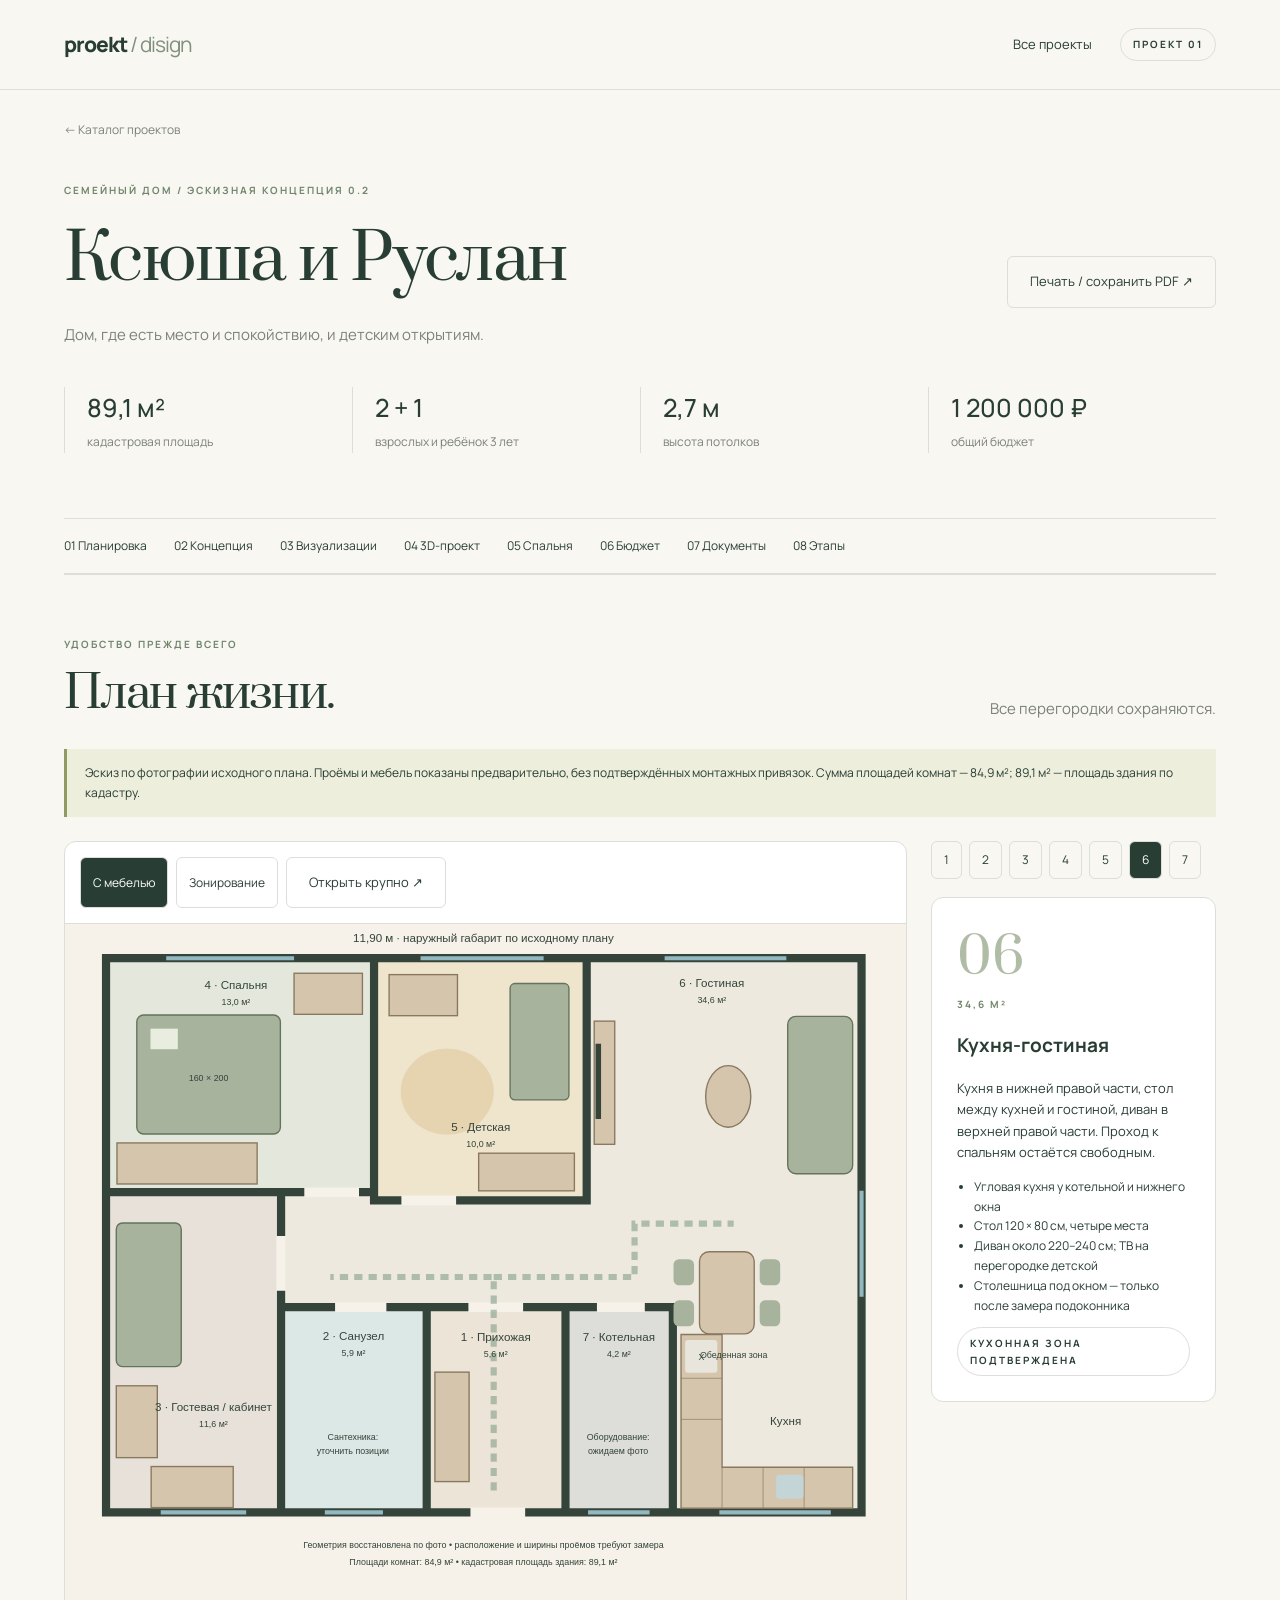
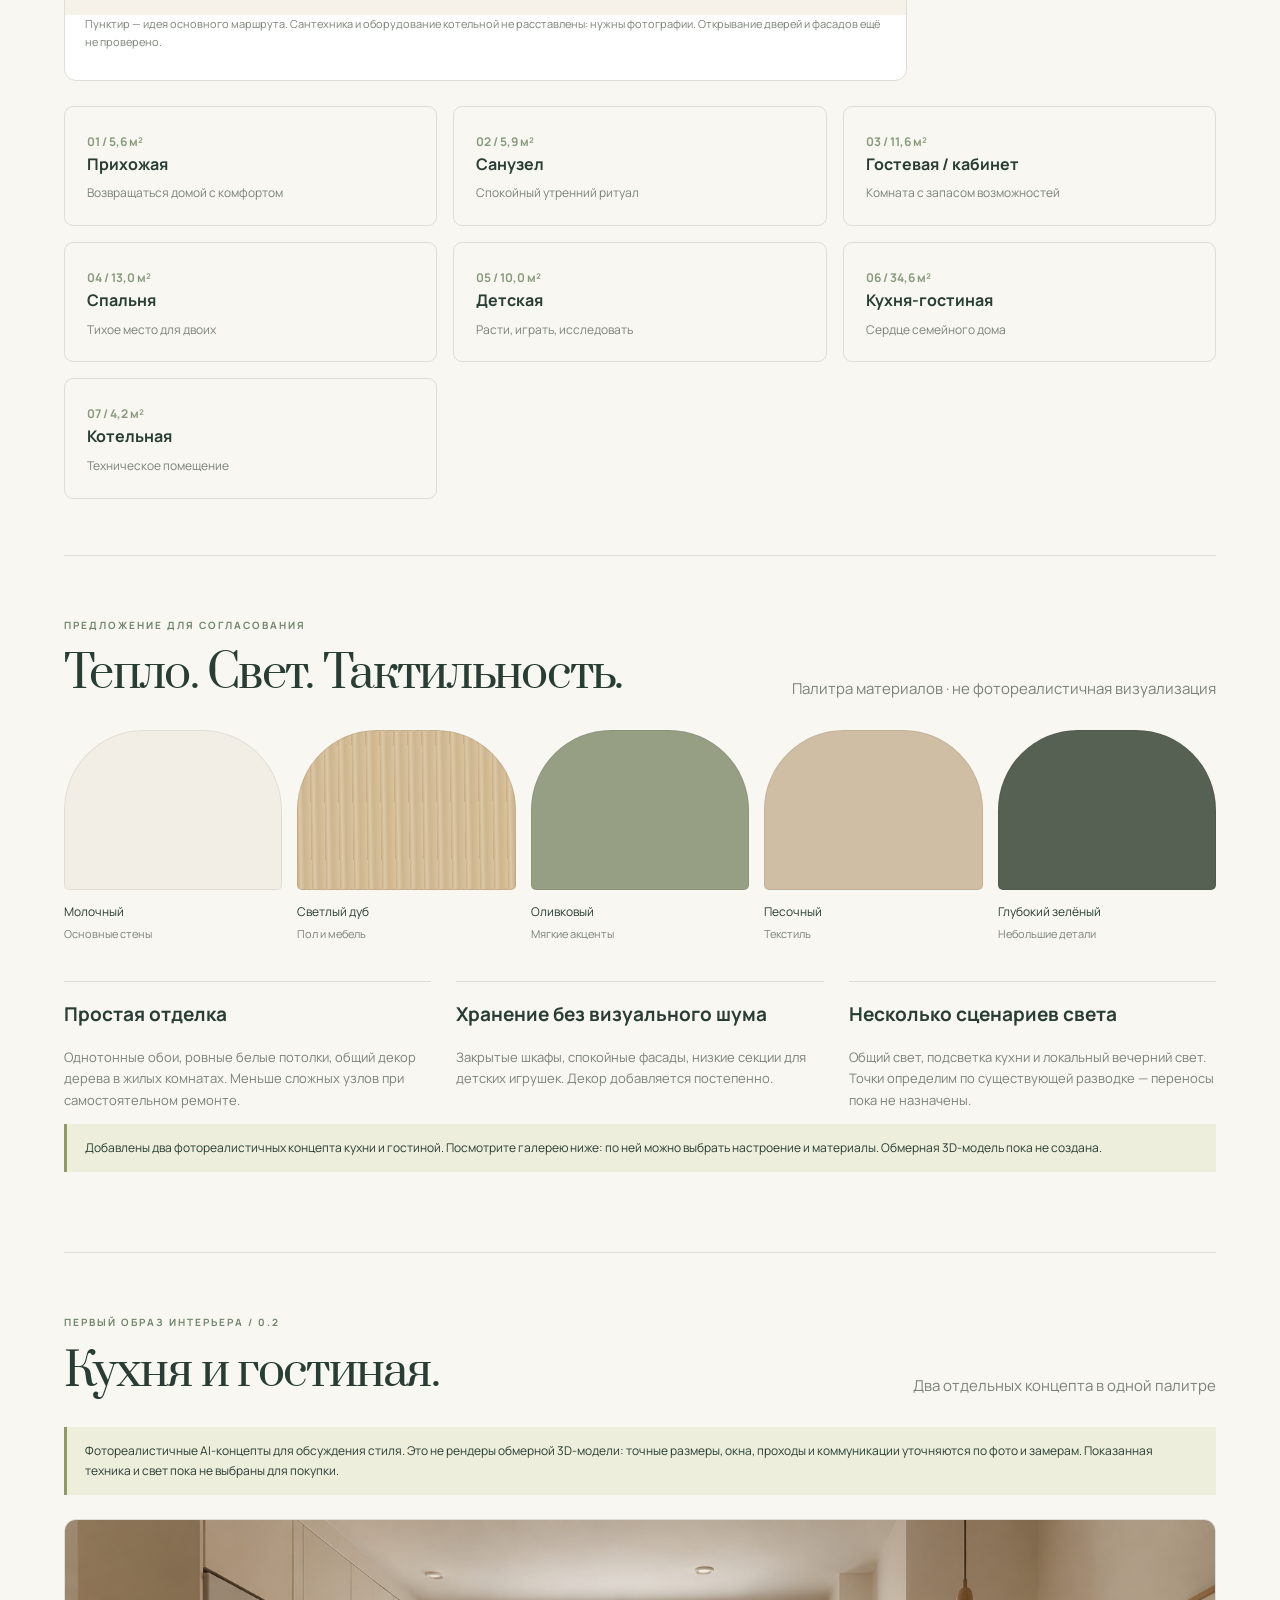
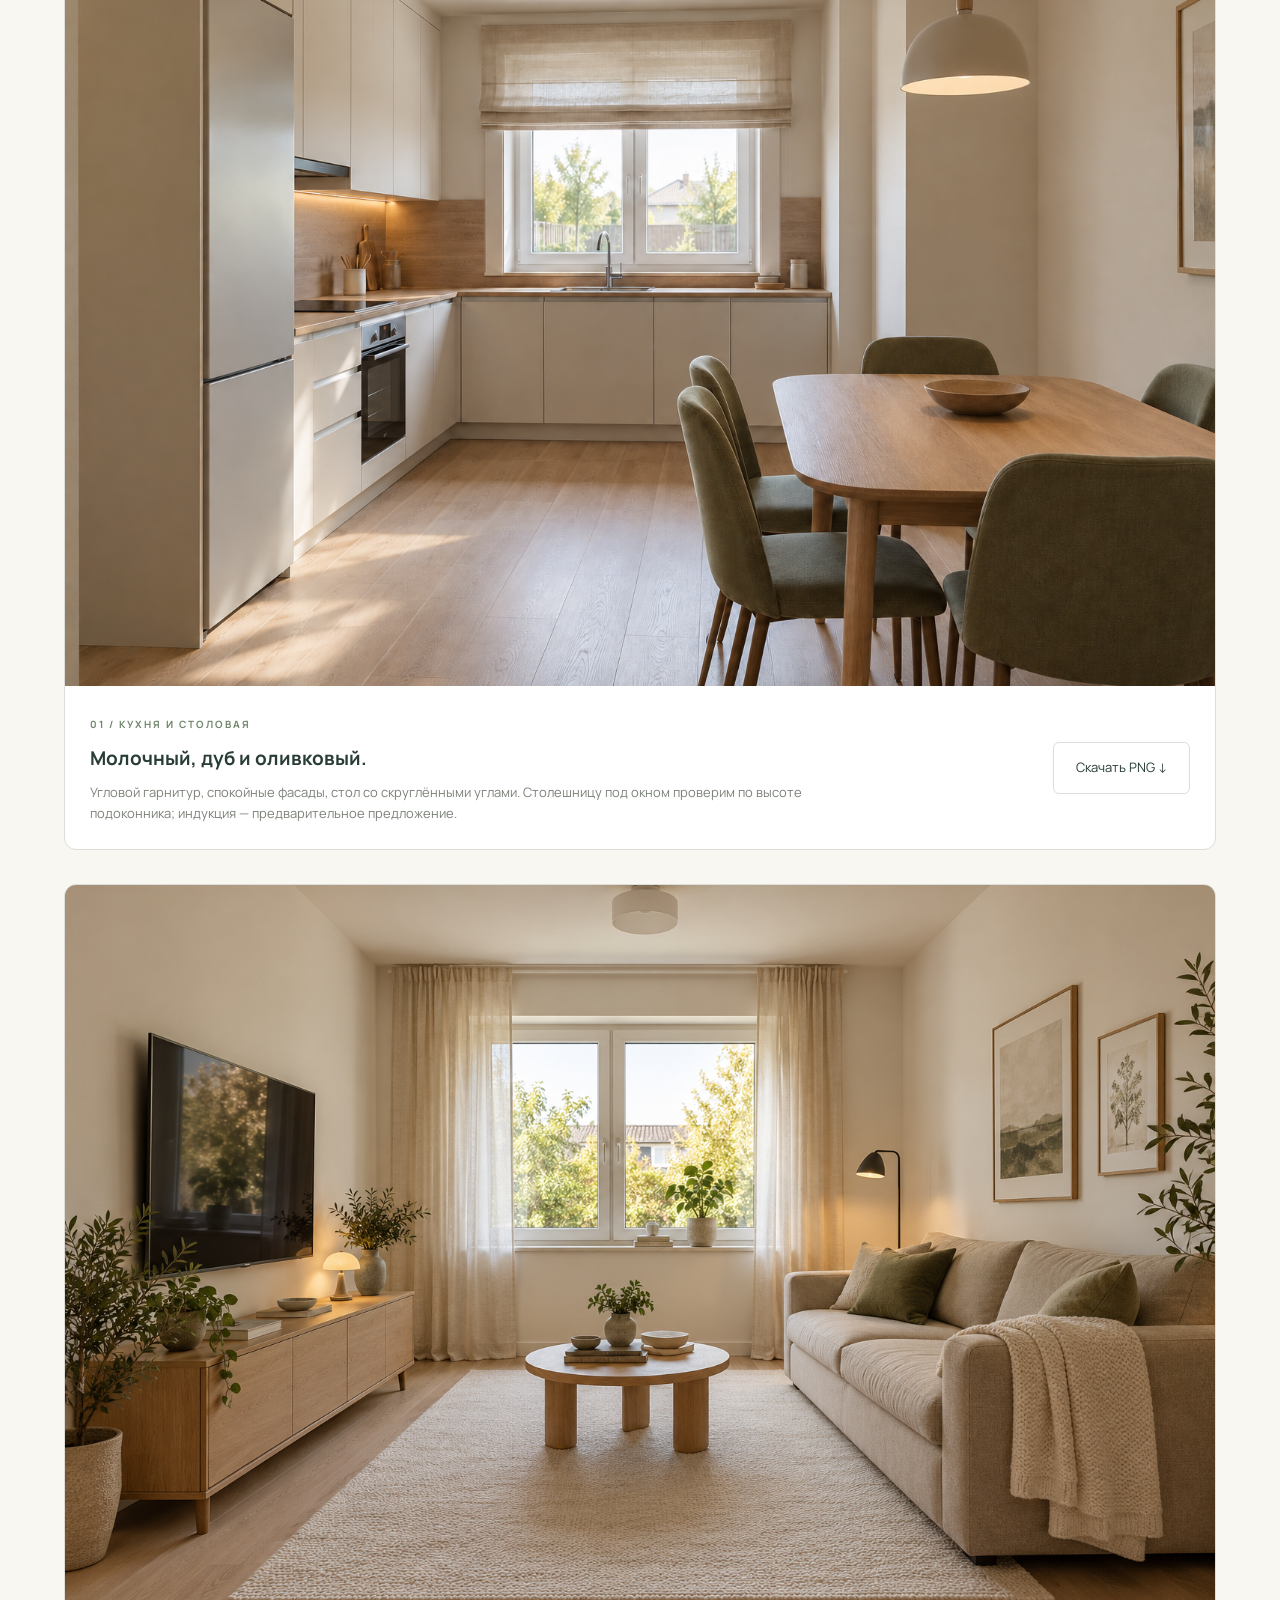
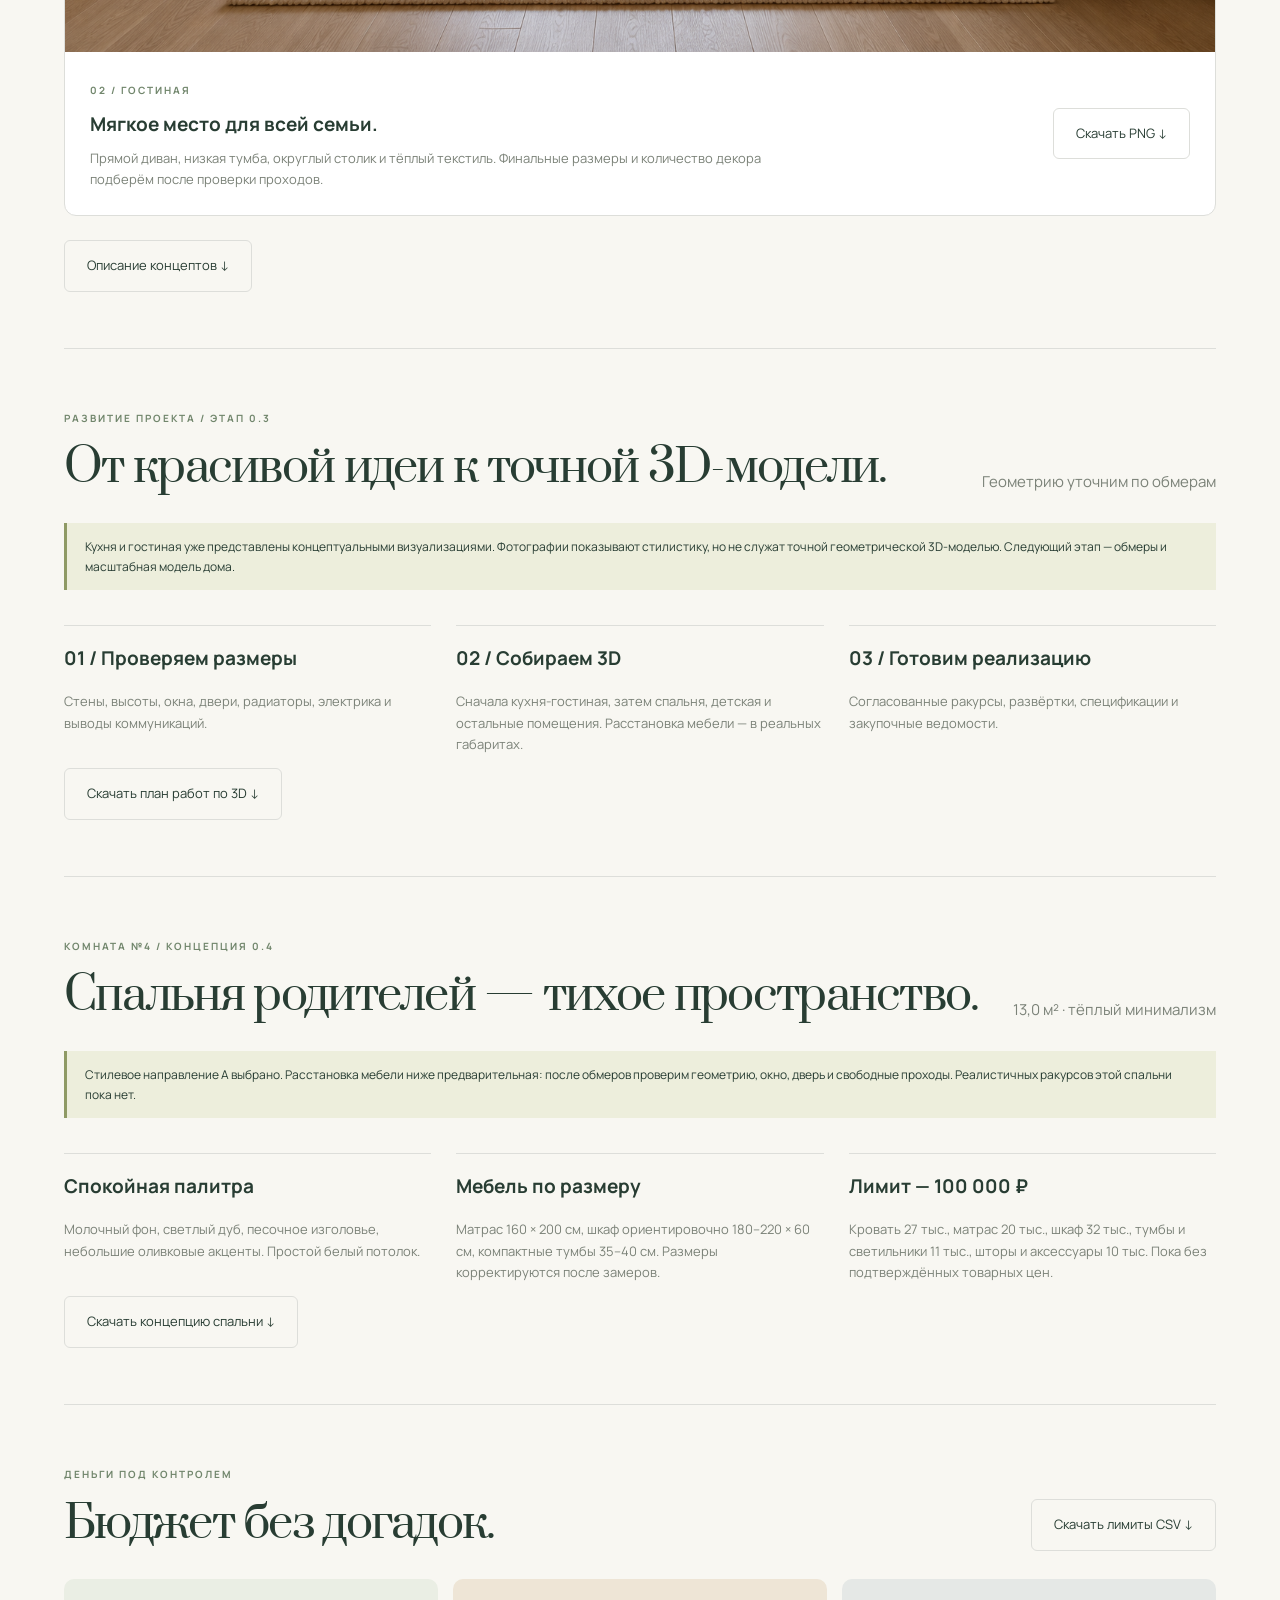
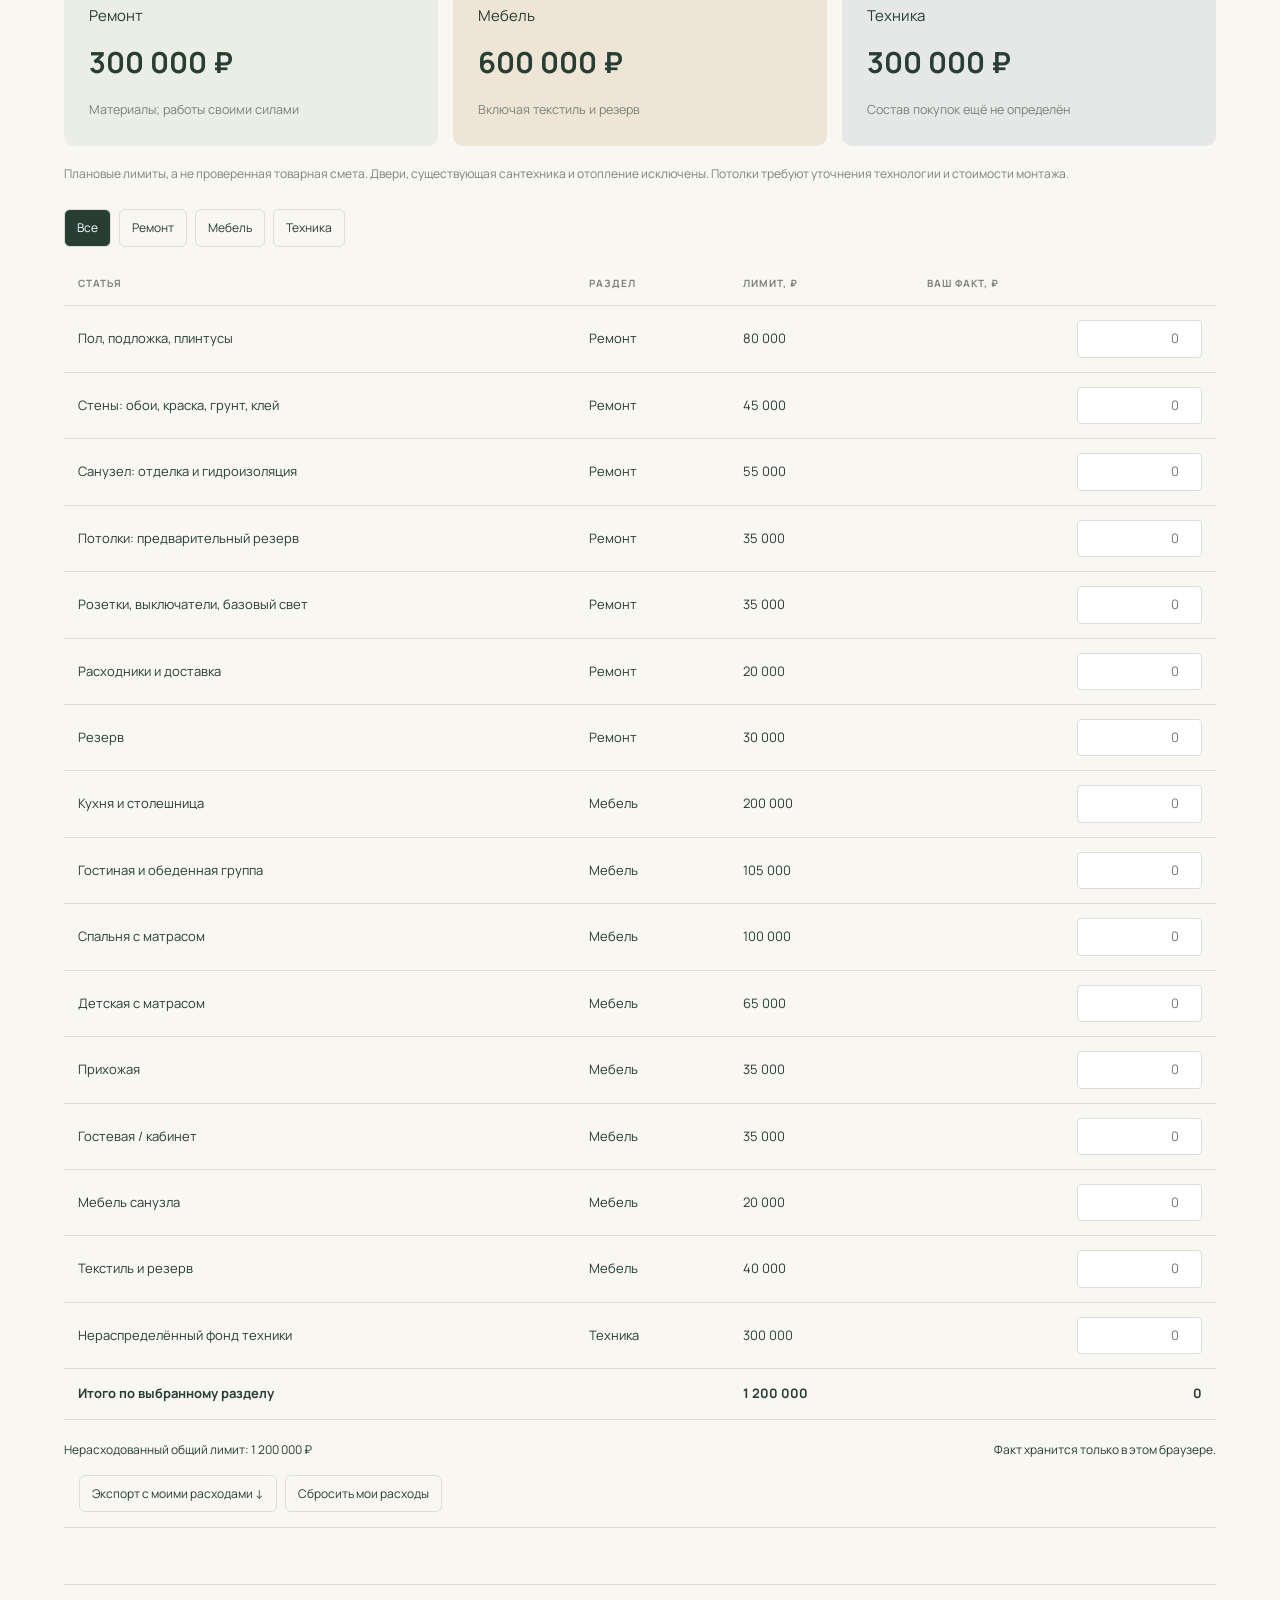
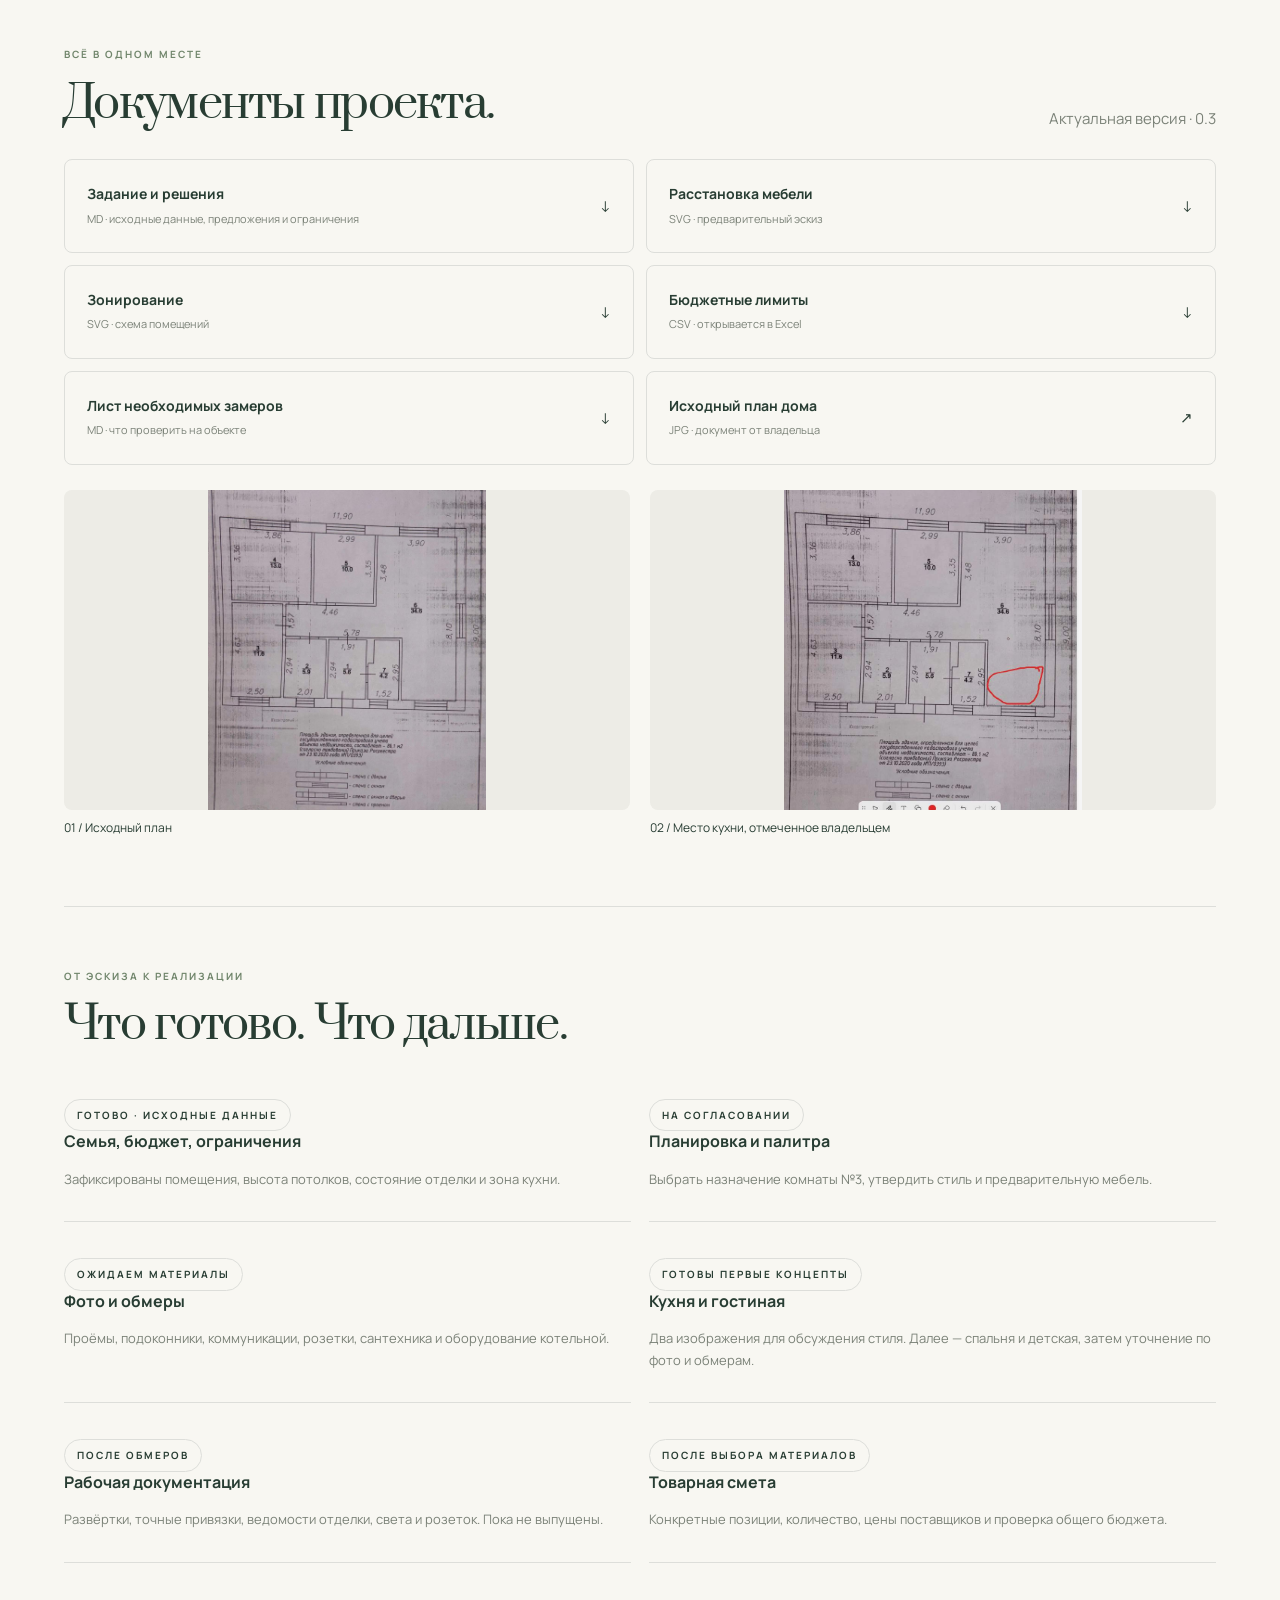
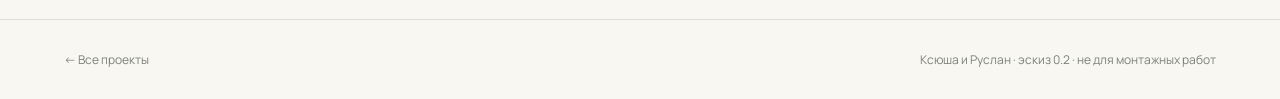
==== projects/ksyusha-ruslan/index.html @ 8cc6b88a "feat: publish master bedroom design concept 0.4" ====
<!doctype html><html lang="ru"><head><meta charset="utf-8"><meta name="viewport" content="width=device-width,initial-scale=1"><meta name="description" content="Ксюша и Руслан: эскизный дизайн-проект семейного дома, планировка, палитра, бюджет и документы."><title>Ксюша и Руслан — Proekt Disign</title><link rel="stylesheet" href="../../assets/style.css?v=0.2"><script defer src="../../assets/data.js"></script><script defer src="../../assets/project.js"></script></head><body><header><a class="logo" href="../../index.html">proekt<span> / disign</span></a><nav><a href="../../index.html#projects">Все проекты</a><span class="tag">Проект 01</span></nav></header><main class="container"><a class="back" href="../../index.html">← Каталог проектов</a><section class="project-hero"><span class="eyebrow">Семейный дом / эскизная концепция 0.2</span><div class="project-title"><div><h1>Ксюша и Руслан</h1><p class="muted">Дом, где есть место и спокойствию, и детским открытиям.</p></div><button class="button secondary" id="print">Печать / сохранить PDF ↗</button></div><div class="summary-bar"><div><strong>89,1 м²</strong><span>кадастровая площадь</span></div><div><strong>2 + 1</strong><span>взрослых и ребёнок 3 лет</span></div><div><strong>2,7 м</strong><span>высота потолков</span></div><div><strong>1 200 000 ₽</strong><span>общий бюджет</span></div></div></section><nav class="tabs" aria-label="Разделы проекта"><a href="#plan">01 Планировка</a><a href="#concept">02 Концепция</a><a href="#visuals">03 Визуализации</a><a href="#model3d">04 3D-проект</a><a href="#bedroom">05 Спальня</a><a href="#budget">06 Бюджет</a><a href="#documents">07 Документы</a><a href="#next">08 Этапы</a></nav><section class="section" id="plan"><div class="section-head"><div><span class="eyebrow">Удобство прежде всего</span><h2>План жизни.</h2></div><p class="muted">Все перегородки сохраняются.</p></div><div class="notice">Эскиз по фотографии исходного плана. Проёмы и мебель показаны предварительно, без подтверждённых монтажных привязок. Сумма площадей комнат — 84,9 м²; 89,1 м² — площадь здания по кадастру.</div><div class="plan-layout"><div class="plan-board"><div class="toolbar"><button data-plan="furniture" aria-pressed="true">С мебелью</button><button data-plan="zones" aria-pressed="false">Зонирование</button><a class="button secondary" id="open-plan" href="../../assets/plan-furniture.svg" target="_blank" rel="noopener">Открыть крупно ↗</a></div><img id="plan-image" src="../../assets/plan-furniture.svg" alt="Предварительная схема расстановки мебели"><p class="plan-note">Пунктир — идея основного маршрута. Сантехника и оборудование котельной не расставлены: нужны фотографии. Открывание дверей и фасадов ещё не проверено.</p></div><aside><div class="room-buttons" aria-label="Выбрать помещение"></div><div class="room-detail" aria-live="polite"></div></aside></div><div class="rooms-grid"></div></section><section class="section" id="concept"><div class="section-head"><div><span class="eyebrow">Предложение для согласования</span><h2>Тепло. Свет. Тактильность.</h2></div><p class="muted">Палитра материалов · не фотореалистичная визуализация</p></div><div class="palette"><div><div class="swatch" style="background:#f2eee5"></div><p>Молочный</p><small>Основные стены</small></div><div><div class="swatch wood"></div><p>Светлый дуб</p><small>Пол и мебель</small></div><div><div class="swatch" style="background:#969f83"></div><p>Оливковый</p><small>Мягкие акценты</small></div><div><div class="swatch" style="background:#cfbea4"></div><p>Песочный</p><small>Текстиль</small></div><div><div class="swatch" style="background:#566154"></div><p>Глубокий зелёный</p><small>Небольшие детали</small></div></div><div class="material-grid"><div><h3>Простая отделка</h3><p>Однотонные обои, ровные белые потолки, общий декор дерева в жилых комнатах. Меньше сложных узлов при самостоятельном ремонте.</p></div><div><h3>Хранение без визуального шума</h3><p>Закрытые шкафы, спокойные фасады, низкие секции для детских игрушек. Декор добавляется постепенно.</p></div><div><h3>Несколько сценариев света</h3><p>Общий свет, подсветка кухни и локальный вечерний свет. Точки определим по существующей разводке — переносы пока не назначены.</p></div></div><div class="notice">Добавлены два фотореалистичных концепта кухни и гостиной. Посмотрите галерею ниже: по ней можно выбрать настроение и материалы. Обмерная 3D-модель пока не создана.</div></section><section class="section" id="visuals"><div class="section-head"><div><span class="eyebrow">Первый образ интерьера / 0.2</span><h2>Кухня и гостиная.</h2></div><p class="muted">Два отдельных концепта в одной палитре</p></div><div class="notice">Фотореалистичные AI-концепты для обсуждения стиля. Это не рендеры обмерной 3D-модели: точные размеры, окна, проходы и коммуникации уточняются по фото и замерам. Показанная техника и свет пока не выбраны для покупки.</div><div class="visual-gallery"><figure><a href="../../assets/kitchen-concept-v1.png" target="_blank" rel="noopener"><img src="../../assets/kitchen-concept-v1.png" width="1536" height="1024" loading="lazy" alt="Концепт кухни: молочные фасады, дубовая столешница, мойка у окна и оливковые стулья"></a><figcaption><div><span class="eyebrow">01 / Кухня и столовая</span><h3>Молочный, дуб и оливковый.</h3><p>Угловой гарнитур, спокойные фасады, стол со скруглёнными углами. Столешницу под окном проверим по высоте подоконника; индукция — предварительное предложение.</p></div><a class="button secondary" href="../../assets/kitchen-concept-v1.png" download>Скачать PNG ↓</a></figcaption></figure><figure><a href="../../assets/living-concept-v1.png" target="_blank" rel="noopener"><img src="../../assets/living-concept-v1.png" width="1536" height="1024" loading="lazy" alt="Концепт гостиной: песочный диван справа, телевизор слева, светлый дуб и льняные шторы"></a><figcaption><div><span class="eyebrow">02 / Гостиная</span><h3>Мягкое место для всей семьи.</h3><p>Прямой диван, низкая тумба, округлый столик и тёплый текстиль. Финальные размеры и количество декора подберём после проверки проходов.</p></div><a class="button secondary" href="../../assets/living-concept-v1.png" download>Скачать PNG ↓</a></figcaption></figure></div><a class="button secondary" href="../../docs/visual-concepts.md" download>Описание концептов ↓</a></section><section class="section" id="model3d"><div class="section-head"><div><span class="eyebrow">Развитие проекта / этап 0.3</span><h2>От красивой идеи к точной 3D-модели.</h2></div><p class="muted">Геометрию уточним по обмерам</p></div><div class="notice">Кухня и гостиная уже представлены концептуальными визуализациями. Фотографии показывают стилистику, но не служат точной геометрической 3D-моделью. Следующий этап — обмеры и масштабная модель дома.</div><div class="material-grid"><div><h3>01 / Проверяем размеры</h3><p>Стены, высоты, окна, двери, радиаторы, электрика и выводы коммуникаций.</p></div><div><h3>02 / Собираем 3D</h3><p>Сначала кухня-гостиная, затем спальня, детская и остальные помещения. Расстановка мебели — в реальных габаритах.</p></div><div><h3>03 / Готовим реализацию</h3><p>Согласованные ракурсы, развёртки, спецификации и закупочные ведомости.</p></div></div><a class="button secondary" href="../../docs/3d-roadmap.md" download>Скачать план работ по 3D ↓</a></section><section class="section" id="bedroom"><div class="section-head"><div><span class="eyebrow">Комната №4 / концепция 0.4</span><h2>Спальня родителей — тихое пространство.</h2></div><p class="muted">13,0 м² · тёплый минимализм</p></div><div class="notice">Стилевое направление А выбрано. Расстановка мебели ниже предварительная: после обмеров проверим геометрию, окно, дверь и свободные проходы. Реалистичных ракурсов этой спальни пока нет.</div><div class="material-grid"><div><h3>Спокойная палитра</h3><p>Молочный фон, светлый дуб, песочное изголовье, небольшие оливковые акценты. Простой белый потолок.</p></div><div><h3>Мебель по размеру</h3><p>Матрас 160 × 200 см, шкаф ориентировочно 180–220 × 60 см, компактные тумбы 35–40 см. Размеры корректируются после замеров.</p></div><div><h3>Лимит — 100 000 ₽</h3><p>Кровать 27 тыс., матрас 20 тыс., шкаф 32 тыс., тумбы и светильники 11 тыс., шторы и аксессуары 10 тыс. Пока без подтверждённых товарных цен.</p></div></div><a class="button secondary" href="../../docs/bedroom-concept.md" download>Скачать концепцию спальни ↓</a></section><section class="section" id="budget"><div class="section-head"><div><span class="eyebrow">Деньги под контролем</span><h2>Бюджет без догадок.</h2></div><a class="button secondary" href="../../docs/budget.csv" download>Скачать лимиты CSV ↓</a></div><div class="budget-top"><div class="budget-card">Ремонт<strong>300 000 ₽</strong><small>Материалы; работы своими силами</small></div><div class="budget-card">Мебель<strong>600 000 ₽</strong><small>Включая текстиль и резерв</small></div><div class="budget-card">Техника<strong>300 000 ₽</strong><small>Состав покупок ещё не определён</small></div></div><p class="muted" style="font-size:12px;margin-top:18px">Плановые лимиты, а не проверенная товарная смета. Двери, существующая сантехника и отопление исключены. Потолки требуют уточнения технологии и стоимости монтажа.</p><div class="filters" aria-label="Раздел бюджета"><button data-filter="Все" aria-pressed="true">Все</button><button data-filter="Ремонт" aria-pressed="false">Ремонт</button><button data-filter="Мебель" aria-pressed="false">Мебель</button><button data-filter="Техника" aria-pressed="false">Техника</button></div><div class="table-wrap"><table><thead><tr><th>Статья</th><th>Раздел</th><th>Лимит, ₽</th><th>Ваш факт, ₽</th></tr></thead><tbody id="budget-rows"></tbody><tfoot><tr><td colspan="2">Итого по выбранному разделу</td><td id="plan-total"></td><td id="actual-total"></td></tr></tfoot></table></div><div class="budget-foot"><span id="budget-status" aria-live="polite"></span><span>Факт хранится только в этом браузере.</span></div><div class="toolbar"><button id="export-budget">Экспорт с моими расходами ↓</button><button id="reset-budget">Сбросить мои расходы</button></div></section><section class="section" id="documents"><div class="section-head"><div><span class="eyebrow">Всё в одном месте</span><h2>Документы проекта.</h2></div><p class="muted">Актуальная версия · 0.3</p></div><div class="docs"><a class="doc" href="../../docs/project-brief.md" download><div><strong>Задание и решения</strong><small>MD · исходные данные, предложения и ограничения</small></div><span>↓</span></a><a class="doc" href="../../assets/plan-furniture.svg" download><div><strong>Расстановка мебели</strong><small>SVG · предварительный эскиз</small></div><span>↓</span></a><a class="doc" href="../../assets/plan-zones.svg" download><div><strong>Зонирование</strong><small>SVG · схема помещений</small></div><span>↓</span></a><a class="doc" href="../../docs/budget.csv" download><div><strong>Бюджетные лимиты</strong><small>CSV · открывается в Excel</small></div><span>↓</span></a><a class="doc" href="../../docs/measurements.md" download><div><strong>Лист необходимых замеров</strong><small>MD · что проверить на объекте</small></div><span>↓</span></a><a class="doc" href="../../assets/source-plan.jpg" target="_blank" rel="noopener"><div><strong>Исходный план дома</strong><small>JPG · документ от владельца</small></div><span>↗</span></a></div><div class="source-grid"><div><a href="../../assets/source-plan.jpg" target="_blank" rel="noopener"><img loading="lazy" src="../../assets/source-plan.jpg" alt="Исходный кадастровый план"></a><p>01 / Исходный план</p></div><div><a href="../../assets/kitchen-location.jpg" target="_blank" rel="noopener"><img loading="lazy" src="../../assets/kitchen-location.jpg" alt="План с отмеченным владельцем местом кухни"></a><p>02 / Место кухни, отмеченное владельцем</p></div></div></section><section class="section" id="next"><div class="section-head"><div><span class="eyebrow">От эскиза к реализации</span><h2>Что готово. Что дальше.</h2></div></div><div class="status-list"><div><span class="tag">Готово · исходные данные</span><h3>Семья, бюджет, ограничения</h3><p>Зафиксированы помещения, высота потолков, состояние отделки и зона кухни.</p></div><div><span class="tag">На согласовании</span><h3>Планировка и палитра</h3><p>Выбрать назначение комнаты №3, утвердить стиль и предварительную мебель.</p></div><div><span class="tag">Ожидаем материалы</span><h3>Фото и обмеры</h3><p>Проёмы, подоконники, коммуникации, розетки, сантехника и оборудование котельной.</p></div><div><span class="tag">Готовы первые концепты</span><h3>Кухня и гостиная</h3><p>Два изображения для обсуждения стиля. Далее — спальня и детская, затем уточнение по фото и обмерам.</p></div><div><span class="tag">После обмеров</span><h3>Рабочая документация</h3><p>Развёртки, точные привязки, ведомости отделки, света и розеток. Пока не выпущены.</p></div><div><span class="tag">После выбора материалов</span><h3>Товарная смета</h3><p>Конкретные позиции, количество, цены поставщиков и проверка общего бюджета.</p></div></div></section></main><footer><a href="../../index.html">← Все проекты</a><span>Ксюша и Руслан · эскиз 0.2 · не для монтажных работ</span></footer></body></html>
---- assets/style.css ----
@import url('https://fonts.googleapis.com/css2?family=Manrope:wght@400;500;600;700;800&family=Prata&display=swap');
:root{--bg:#f8f7f2;--ink:#283d33;--muted:#7b8278;--line:#dddeda;--green:#476651;--cream:#e9dfca}*{box-sizing:border-box}body{margin:0;background:var(--bg);color:var(--ink);font:15px/1.65 Manrope,Arial,sans-serif}a{color:inherit;text-decoration:none}button,input{font:inherit}button,a{touch-action:manipulation}button{cursor:pointer}a:focus-visible,button:focus-visible,input:focus-visible{outline:3px solid #b88441;outline-offset:4px}header{height:90px;border-bottom:1px solid var(--line);display:flex;align-items:center;justify-content:space-between;padding:0 5vw}.logo{font-size:21px;letter-spacing:-1px;font-weight:800}.logo span{font-weight:400;color:#82917e}header nav{display:flex;gap:28px;align-items:center}header nav a{font-size:13px}.tag,.eyebrow{text-transform:uppercase;letter-spacing:2px;font-size:10px;font-weight:700}.tag{border:1px solid var(--line);padding:7px 12px;border-radius:30px;display:inline-block}.eyebrow{color:#71866c}.container{max-width:1320px;margin:auto;padding:0 5vw}h1,h2,h3,p{margin-top:0}h1,h2{font-family:Prata,Georgia,serif;font-weight:400;line-height:1.19;letter-spacing:-1.7px}h1{font-size:clamp(42px,5.6vw,76px);margin-bottom:25px}h2{font-size:clamp(30px,3.5vw,46px)}h3{font-size:19px;line-height:1.35}.muted{color:var(--muted)}.hero{display:grid;grid-template-columns:1fr 1fr;gap:50px;padding-top:64px;padding-bottom:60px;align-items:center}.hero p{max-width:470px}.hero .eyebrow{margin-bottom:24px}.button{display:inline-flex;align-items:center;justify-content:center;gap:30px;background:var(--ink);color:white;border:1px solid var(--ink);padding:14px 22px;border-radius:6px;font-size:13px}.button.secondary{background:transparent;color:var(--ink);border-color:var(--line)}.button:hover{background:#58715c;color:white}.hero-art{position:relative;border-radius:90px 8px 8px 8px;overflow:hidden;background:#e7e4d9;aspect-ratio:1.13;border:1px solid #e0dfd5}.hero-art img{width:100%;height:100%;object-fit:contain;padding:24px;mix-blend-mode:multiply}.art-caption{position:absolute;bottom:20px;left:24px;background:#fff9;padding:7px 13px;border-radius:5px;font-size:11px;backdrop-filter:blur(5px)}.stats{display:flex;gap:32px;margin-top:36px}.stats strong{display:block;font-size:25px;font-weight:500}.stats small{color:var(--muted);font-size:11px}.section{padding-top:56px;padding-bottom:56px;border-top:1px solid var(--line)}.section-head{display:flex;align-items:end;justify-content:space-between;gap:20px;margin-bottom:28px}.section-head h2{margin:12px 0 0}.section-head p{margin:0}.project-card{display:grid;grid-template-columns:1.1fr 1fr;border:1px solid var(--line);border-radius:14px;overflow:hidden;background:#fff}.project-image{background:#ebe8de;min-height:350px;display:flex;align-items:center;justify-content:center}.project-image img{width:90%;max-height:410px;object-fit:contain;mix-blend-mode:multiply}.project-info{padding:42px;display:flex;flex-direction:column;justify-content:center;align-items:start}.project-info h3{font-family:Prata,Georgia,serif;font-size:34px;font-weight:400;margin:22px 0 15px}.chips{display:flex;gap:8px;flex-wrap:wrap;margin:10px 0 25px}.chips span{padding:5px 9px;background:#f0f1e9;border-radius:4px;font-size:11px}.steps{display:grid;grid-template-columns:repeat(4,1fr);gap:25px}.step{border-top:2px solid var(--line);padding-top:20px}.step b{color:#8c9d83;font-size:12px;display:block;margin-bottom:18px}.step h3{font-size:16px}.step p{font-size:13px;color:var(--muted)}footer{padding:30px 5vw;border-top:1px solid var(--line);display:flex;justify-content:space-between;gap:20px;color:var(--muted);font-size:12px}.back{display:inline-block;margin-top:30px;font-size:12px;color:var(--muted)}.project-hero{padding-top:35px;padding-bottom:35px}.project-hero h1{font-size:clamp(40px,5vw,65px);margin-top:20px}.project-title{display:flex;justify-content:space-between;align-items:center;gap:30px}.summary-bar{display:grid;grid-template-columns:repeat(4,1fr);padding:25px 0 30px}.summary-bar>div{border-left:1px solid var(--line);padding-left:22px}.summary-bar strong{display:block;font-size:25px;font-weight:500}.summary-bar span{font-size:12px;color:var(--muted)}.tabs{position:sticky;top:0;z-index:4;background:#f8f7f2f5;backdrop-filter:blur(10px);display:flex;gap:27px;border-top:1px solid var(--line);border-bottom:1px solid var(--line);overflow-x:auto}.tabs a{padding:17px 0;white-space:nowrap;font-size:12px}.tabs a:hover{color:#9b7740}.notice{background:#edeedc;border-left:3px solid #8f9a65;padding:14px 18px;font-size:12px;margin-bottom:24px}.plan-layout{display:grid;grid-template-columns:minmax(0,1fr) 285px;gap:24px;align-items:start}.plan-board{background:#fff;border:1px solid var(--line);border-radius:12px;overflow:hidden}.toolbar{padding:15px;display:flex;flex-wrap:wrap;gap:8px;border-bottom:1px solid var(--line)}.toolbar button,.room-buttons button,.filters button{border:1px solid var(--line);background:transparent;color:var(--ink);padding:8px 12px;border-radius:6px;font-size:12px}.toolbar button[aria-pressed=true],.room-buttons button[aria-pressed=true],.filters button[aria-pressed=true]{background:var(--ink);color:white}.plan-board img{width:100%;display:block}.plan-note{font-size:11px;color:var(--muted);padding:0 20px 18px}.room-buttons{display:flex;gap:7px;flex-wrap:wrap;margin-bottom:18px}.room-detail{background:white;border:1px solid var(--line);border-radius:12px;padding:25px}.room-detail .number{font:50px Prata,Georgia,serif;color:#b1bca7}.room-detail h3{margin-top:18px}.room-detail ul{padding-left:17px;font-size:12px}.room-detail p{font-size:13px}.rooms-grid{display:grid;grid-template-columns:repeat(3,1fr);gap:16px;margin-top:25px}.room-card{border:1px solid var(--line);border-radius:9px;padding:22px}.room-card h3{font-size:16px;margin-bottom:8px}.room-card p{font-size:12px;color:var(--muted);margin-bottom:0}.room-card b{font-size:12px;color:#899b7d}.palette{display:grid;grid-template-columns:repeat(5,1fr);gap:15px}.swatch{height:160px;border-radius:80px 80px 5px 5px;border:1px solid #0001}.palette p{font-size:12px;margin:12px 0 0}.palette small{color:var(--muted);font-size:11px}.material-grid{display:grid;grid-template-columns:repeat(3,1fr);gap:25px;margin-top:35px}.material-grid>div{border-top:1px solid var(--line);padding-top:20px}.material-grid p{font-size:13px;color:var(--muted)}.budget-top{display:grid;grid-template-columns:repeat(3,1fr);gap:15px}.budget-card{background:#eaeee4;padding:25px;border-radius:10px}.budget-card:nth-child(2){background:#eee5d6}.budget-card:nth-child(3){background:#e5e8e6}.budget-card strong{display:block;font-size:29px;margin:10px 0}.budget-card small{color:var(--muted)}.filters{display:flex;gap:8px;flex-wrap:wrap;margin:25px 0 14px}.table-wrap{overflow:auto}table{width:100%;border-collapse:collapse;font-size:13px}th,td{text-align:left;padding:14px;border-bottom:1px solid var(--line)}th{font-size:10px;text-transform:uppercase;letter-spacing:1px;color:var(--muted)}td input{width:125px;padding:7px;border:1px solid var(--line);background:white;border-radius:4px;color:var(--ink);text-align:right}td:last-child{text-align:right}tfoot{font-weight:700}.budget-foot{display:flex;justify-content:space-between;gap:15px;margin-top:20px;font-size:12px}.docs{display:grid;grid-template-columns:repeat(2,1fr);gap:12px}.doc{border:1px solid var(--line);border-radius:8px;padding:22px;display:flex;justify-content:space-between;align-items:center;gap:15px}.doc:hover{background:#e9eddf}.doc strong{display:block;font-size:14px}.doc small{font-size:11px;color:var(--muted)}.source-grid{display:grid;grid-template-columns:1fr 1fr;gap:20px;margin-top:25px}.source-grid img{width:100%;height:320px;object-fit:contain;background:#edece6;border-radius:8px}.source-grid p{font-size:12px}.status-list{display:grid;grid-template-columns:1fr 1fr;gap:18px}.status-list>div{border-bottom:1px solid var(--line);padding:18px 0}.status-list h3{font-size:16px}.status-list p{font-size:13px;color:var(--muted)}section[id]{scroll-margin-top:75px}.wood{background:repeating-linear-gradient(89deg,#c7ae87 0,#ddc8a6 3px,#ccb58f 7px,#d9c19b 14px)}@media(max-width:850px){.hero{gap:25px}.plan-layout{grid-template-columns:1fr}.room-detail{display:block}.rooms-grid{grid-template-columns:1fr 1fr}.steps{grid-template-columns:1fr 1fr}.project-info{padding:26px}.stats{gap:19px}}@media(max-width:600px){header{height:70px}header nav a:not(:last-child){display:none}.hero{grid-template-columns:1fr;padding-top:35px;gap:30px}.hero-art{aspect-ratio:1.35}.project-card{grid-template-columns:1fr}.project-image{min-height:240px}.project-image img{max-height:300px}.project-title{display:block}.project-title .button{margin-bottom:12px}.summary-bar{grid-template-columns:1fr 1fr;gap:24px}.summary-bar strong{font-size:22px}.tabs{gap:22px}.section-head{display:block}.section-head p{margin-top:15px}.palette{gap:8px}.swatch{height:100px}.palette p{font-size:10px}.palette small{font-size:9px}.material-grid,.budget-top,.docs,.source-grid,.status-list{grid-template-columns:1fr}.rooms-grid{grid-template-columns:1fr 1fr;gap:10px}.room-card{padding:15px}.budget-foot{flex-direction:column}.section{padding-top:38px;padding-bottom:38px}footer{flex-direction:column}.source-grid img{height:280px}}@media print{header,.tabs,.toolbar,.filters,.button,.back,footer,.room-buttons{display:none!important}body{font-size:11px;background:white}.container{max-width:none;padding:0}.section{break-inside:avoid;padding:20px 0}.plan-layout{display:block}.room-detail{display:none}.plan-board img{max-height:620px}.notice{font-size:10px}.rooms-grid{grid-template-columns:repeat(3,1fr)}.source-grid{display:none}input{border:0!important}.project-hero h1{font-size:35px}}

.visual-gallery{display:grid;gap:34px;margin-bottom:24px}.visual-gallery figure{margin:0;border:1px solid var(--line);background:white;border-radius:12px;overflow:hidden}.visual-gallery img{display:block;width:100%;height:auto}.visual-gallery figcaption{padding:25px;display:flex;justify-content:space-between;gap:25px;align-items:center}.visual-gallery figcaption h3{margin:10px 0}.visual-gallery figcaption p{font-size:13px;color:var(--muted);max-width:730px;margin:0}.visual-gallery figcaption .button{white-space:nowrap}@media(max-width:600px){.visual-gallery figcaption{display:block;padding:20px}.visual-gallery figcaption .button{margin-top:18px}}@media print{.visual-gallery figure{break-inside:avoid}.visual-gallery img{max-height:420px;object-fit:contain}}
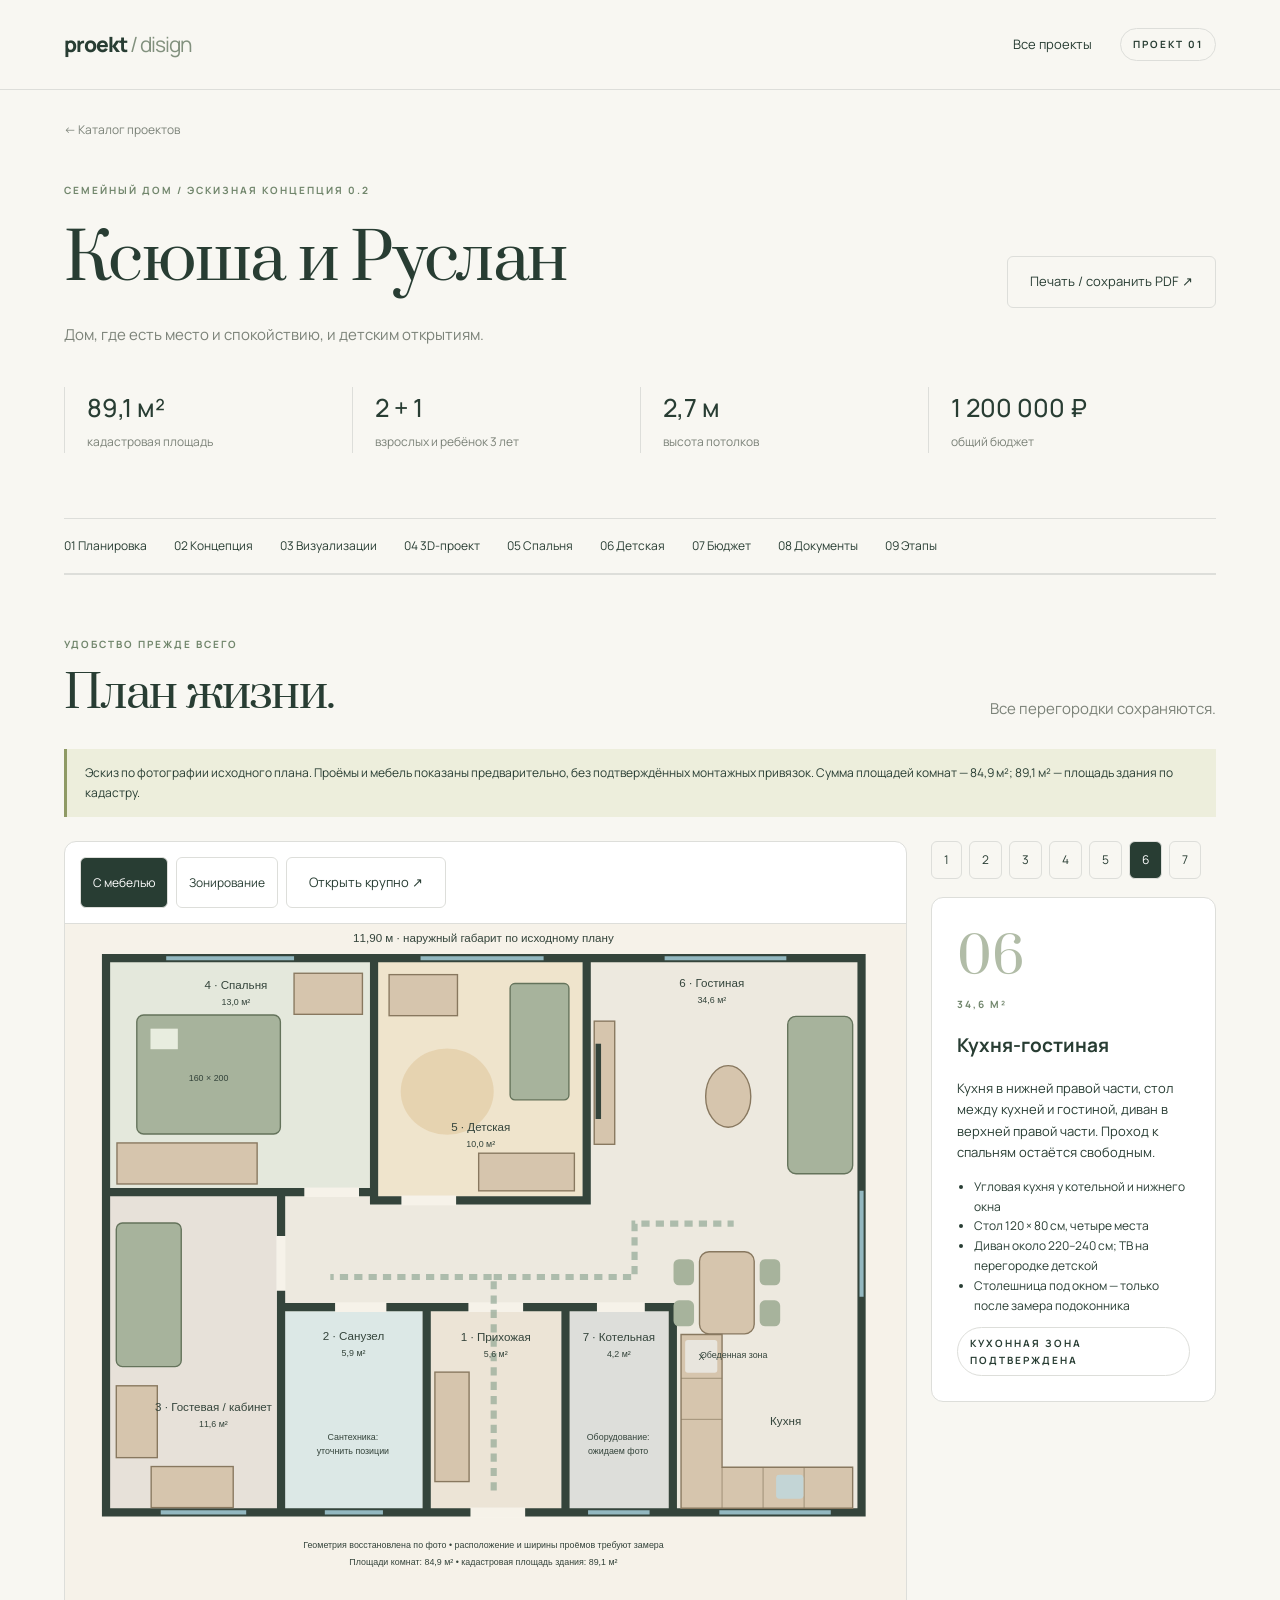
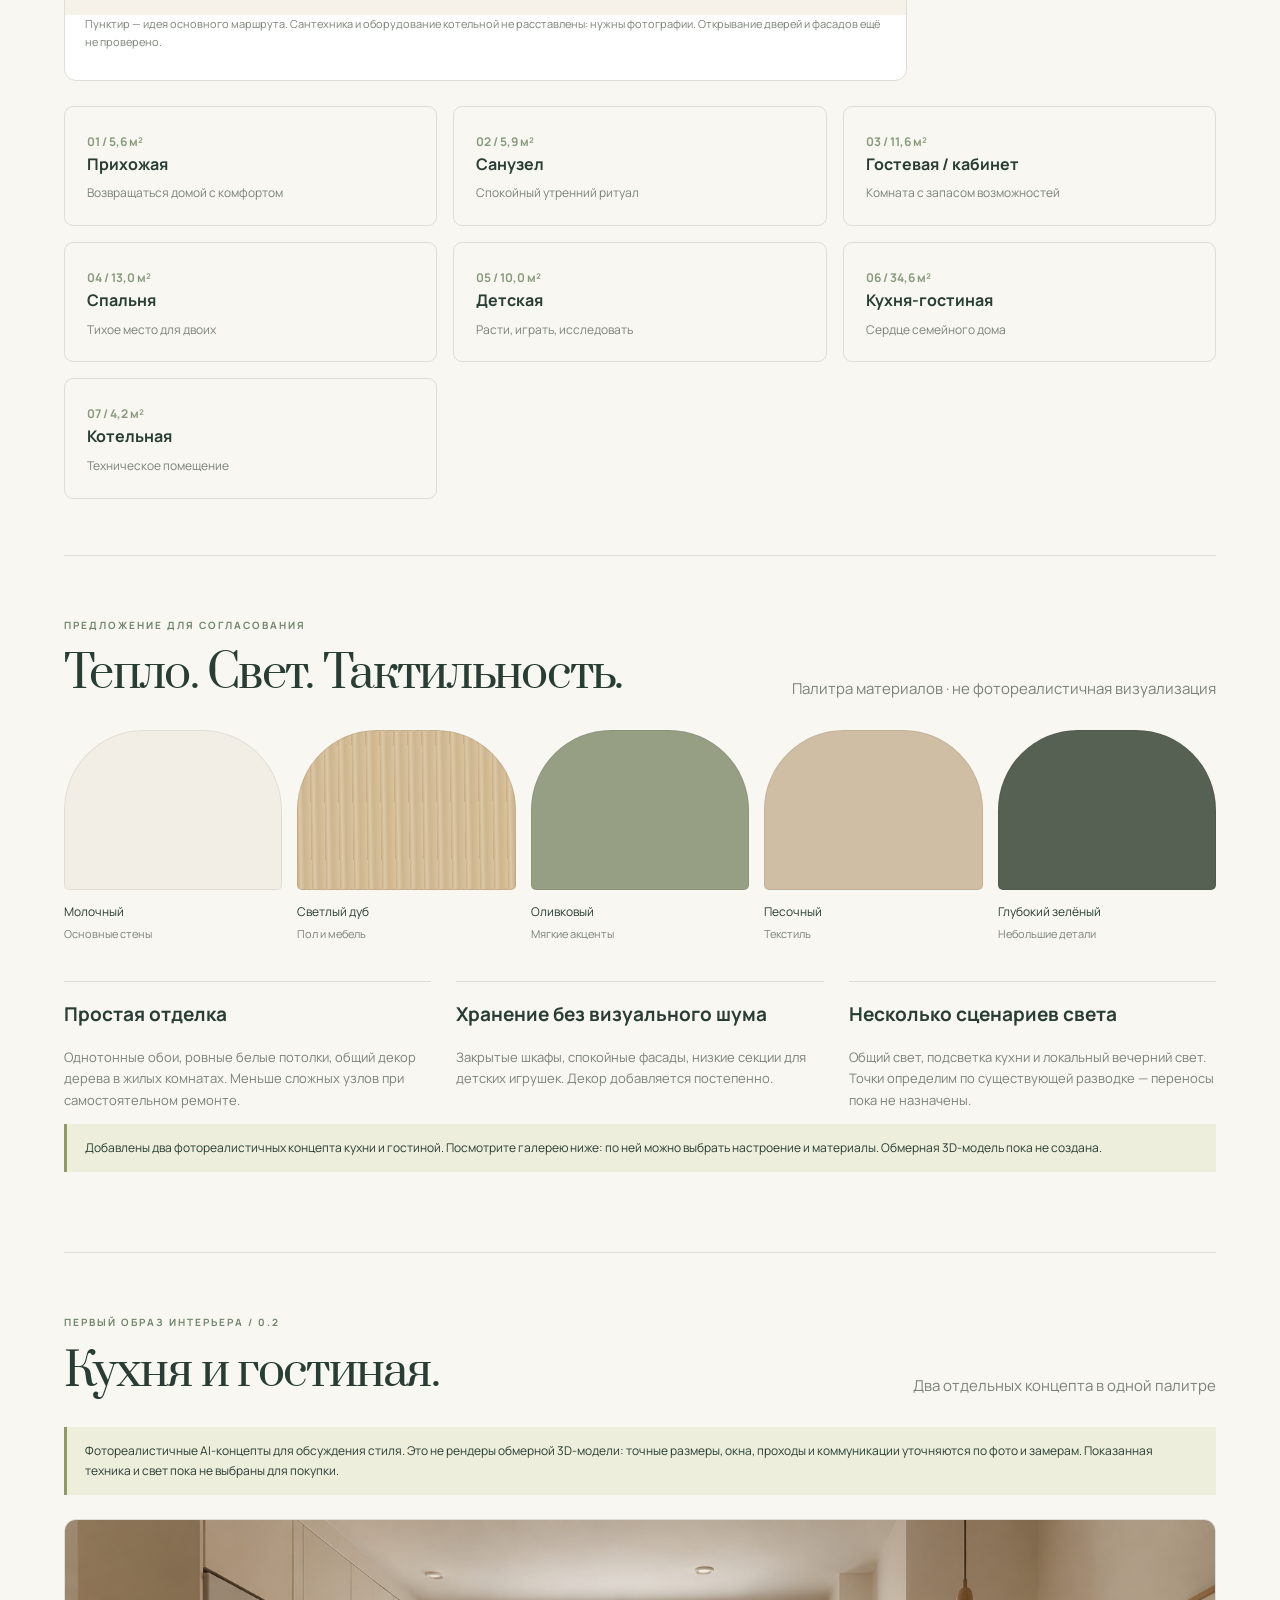
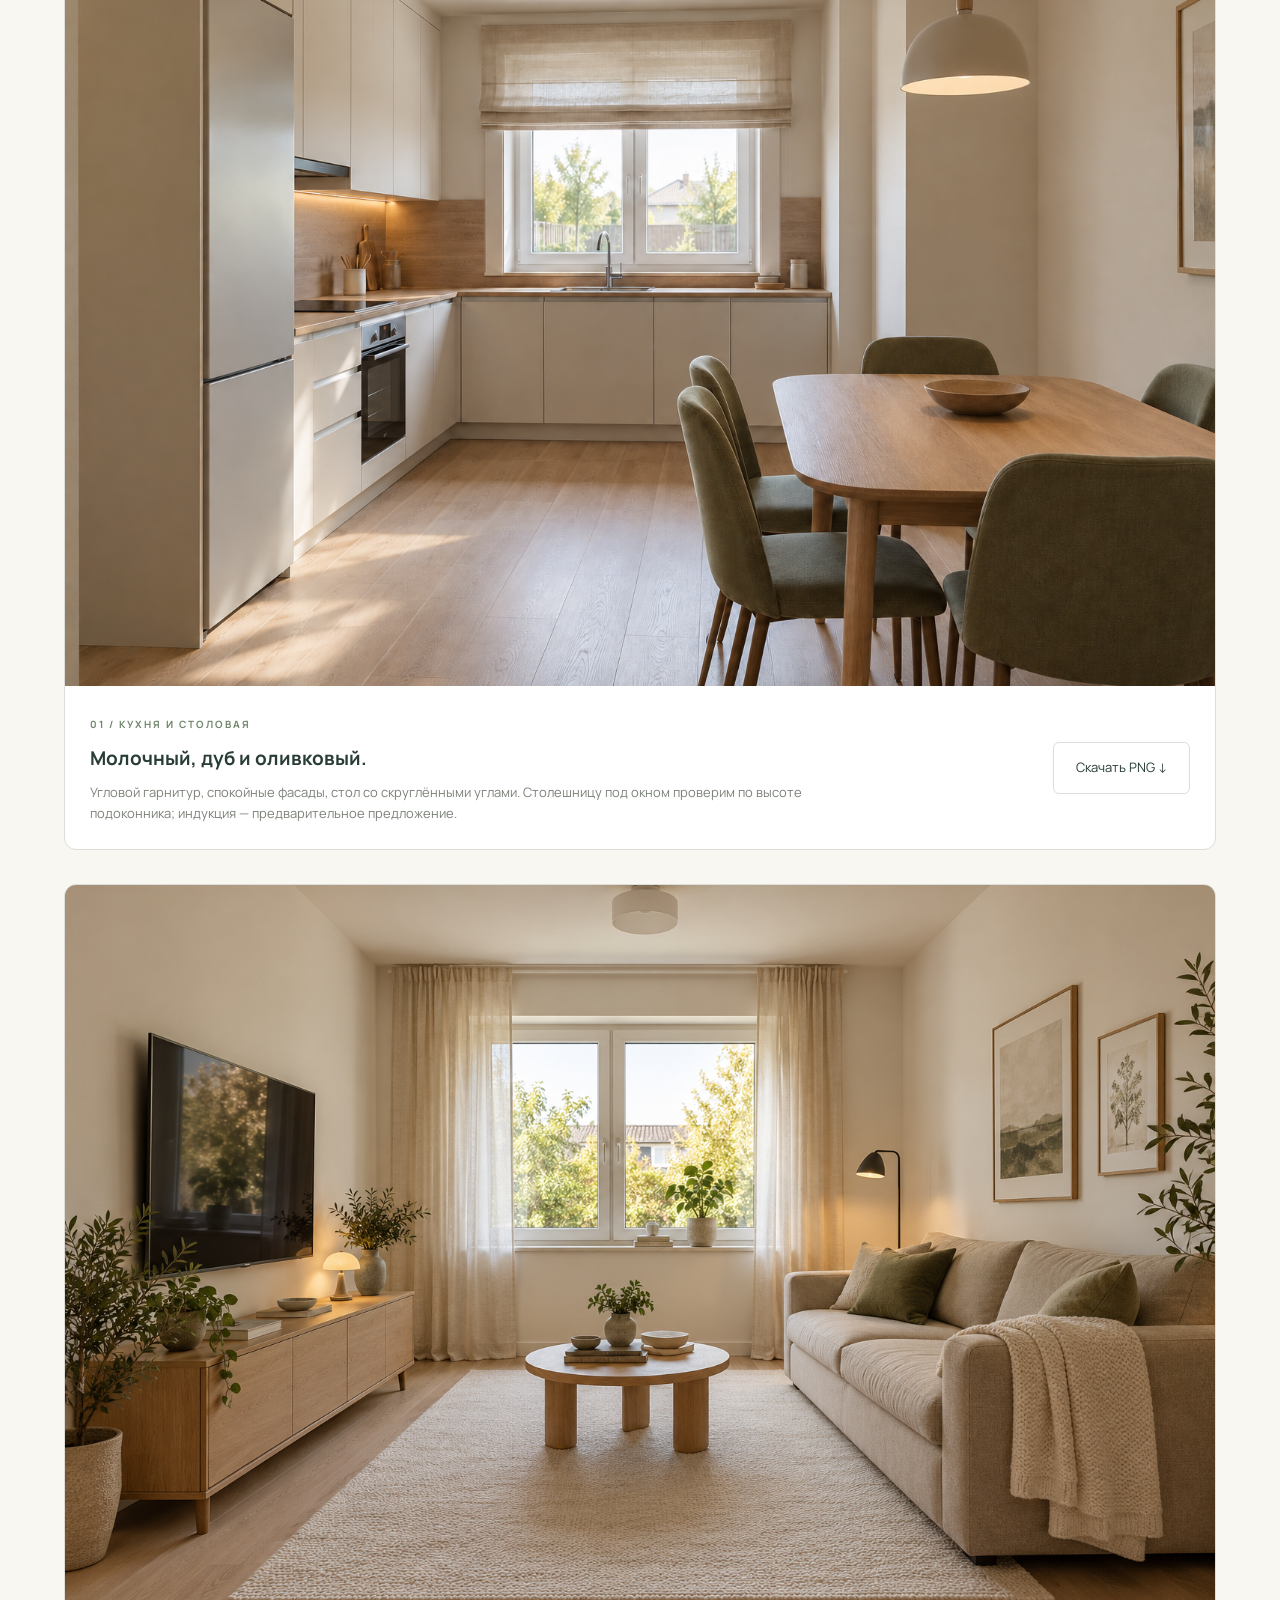
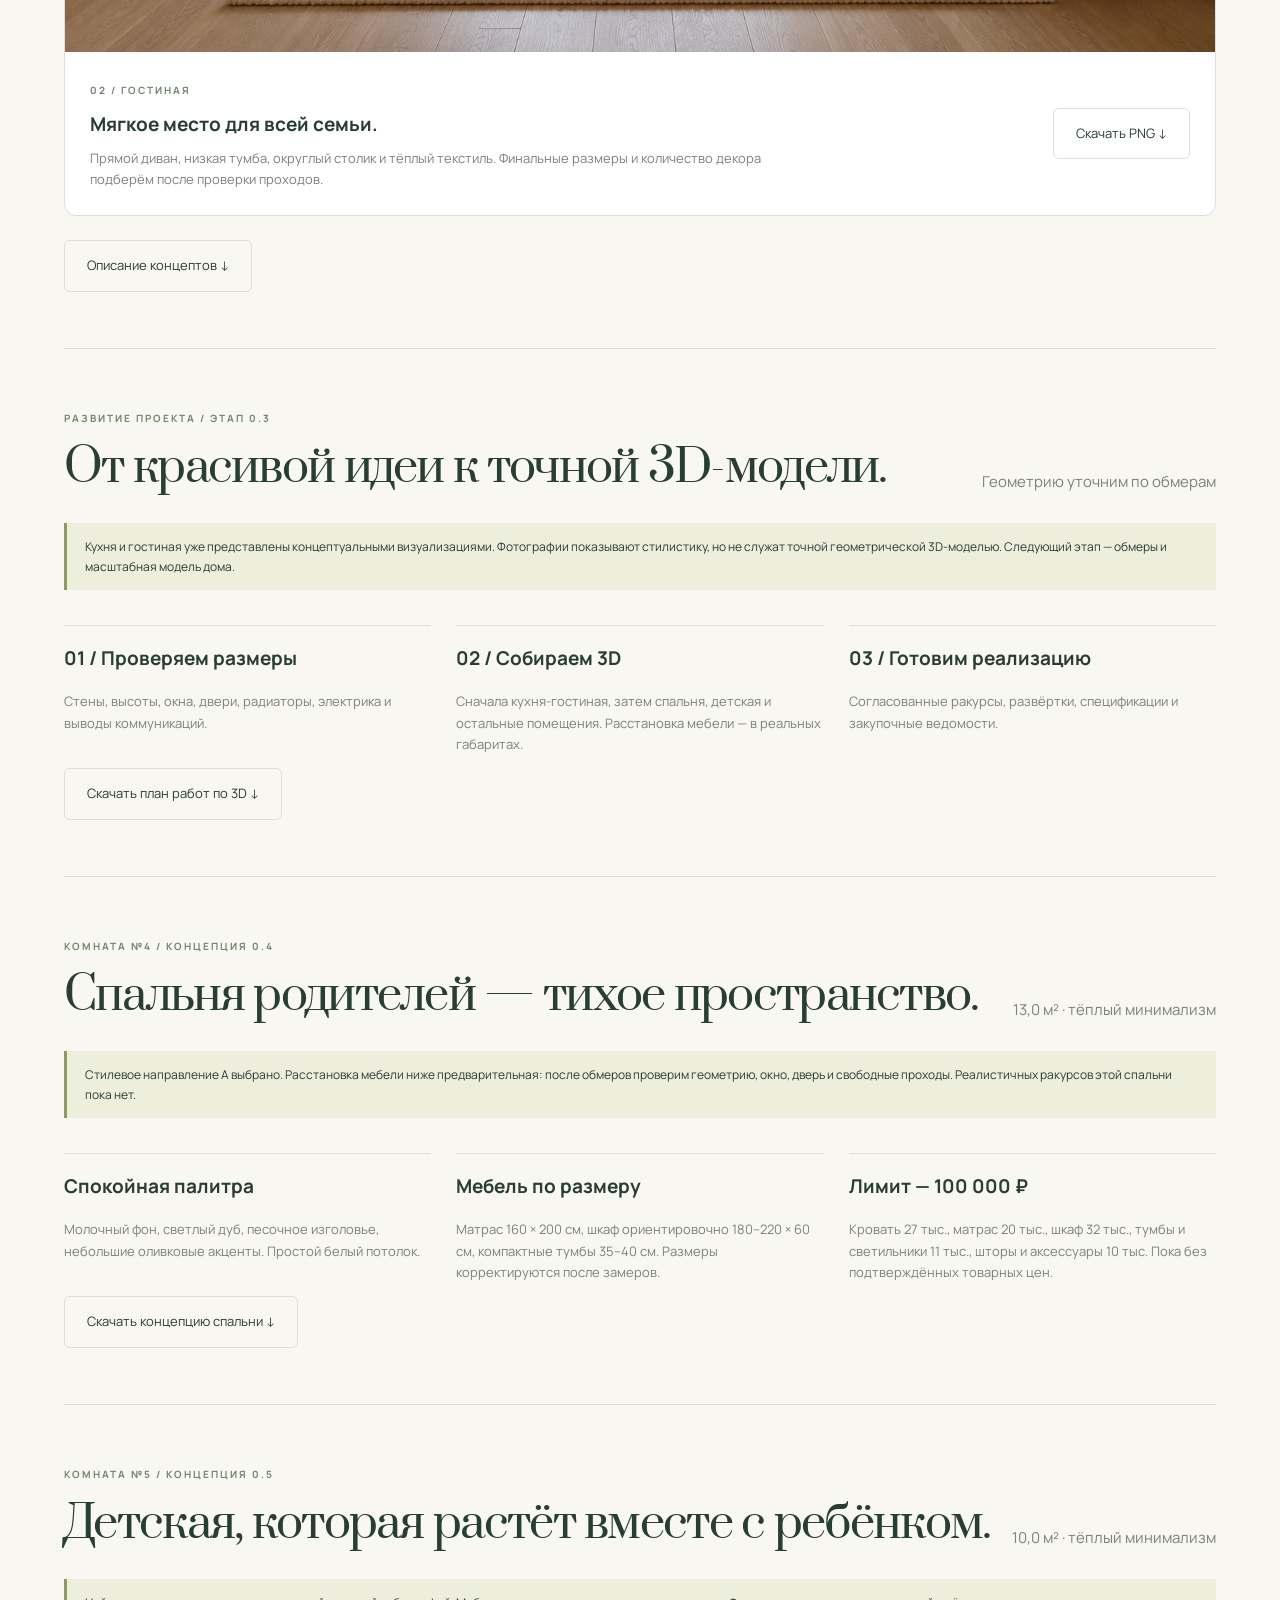
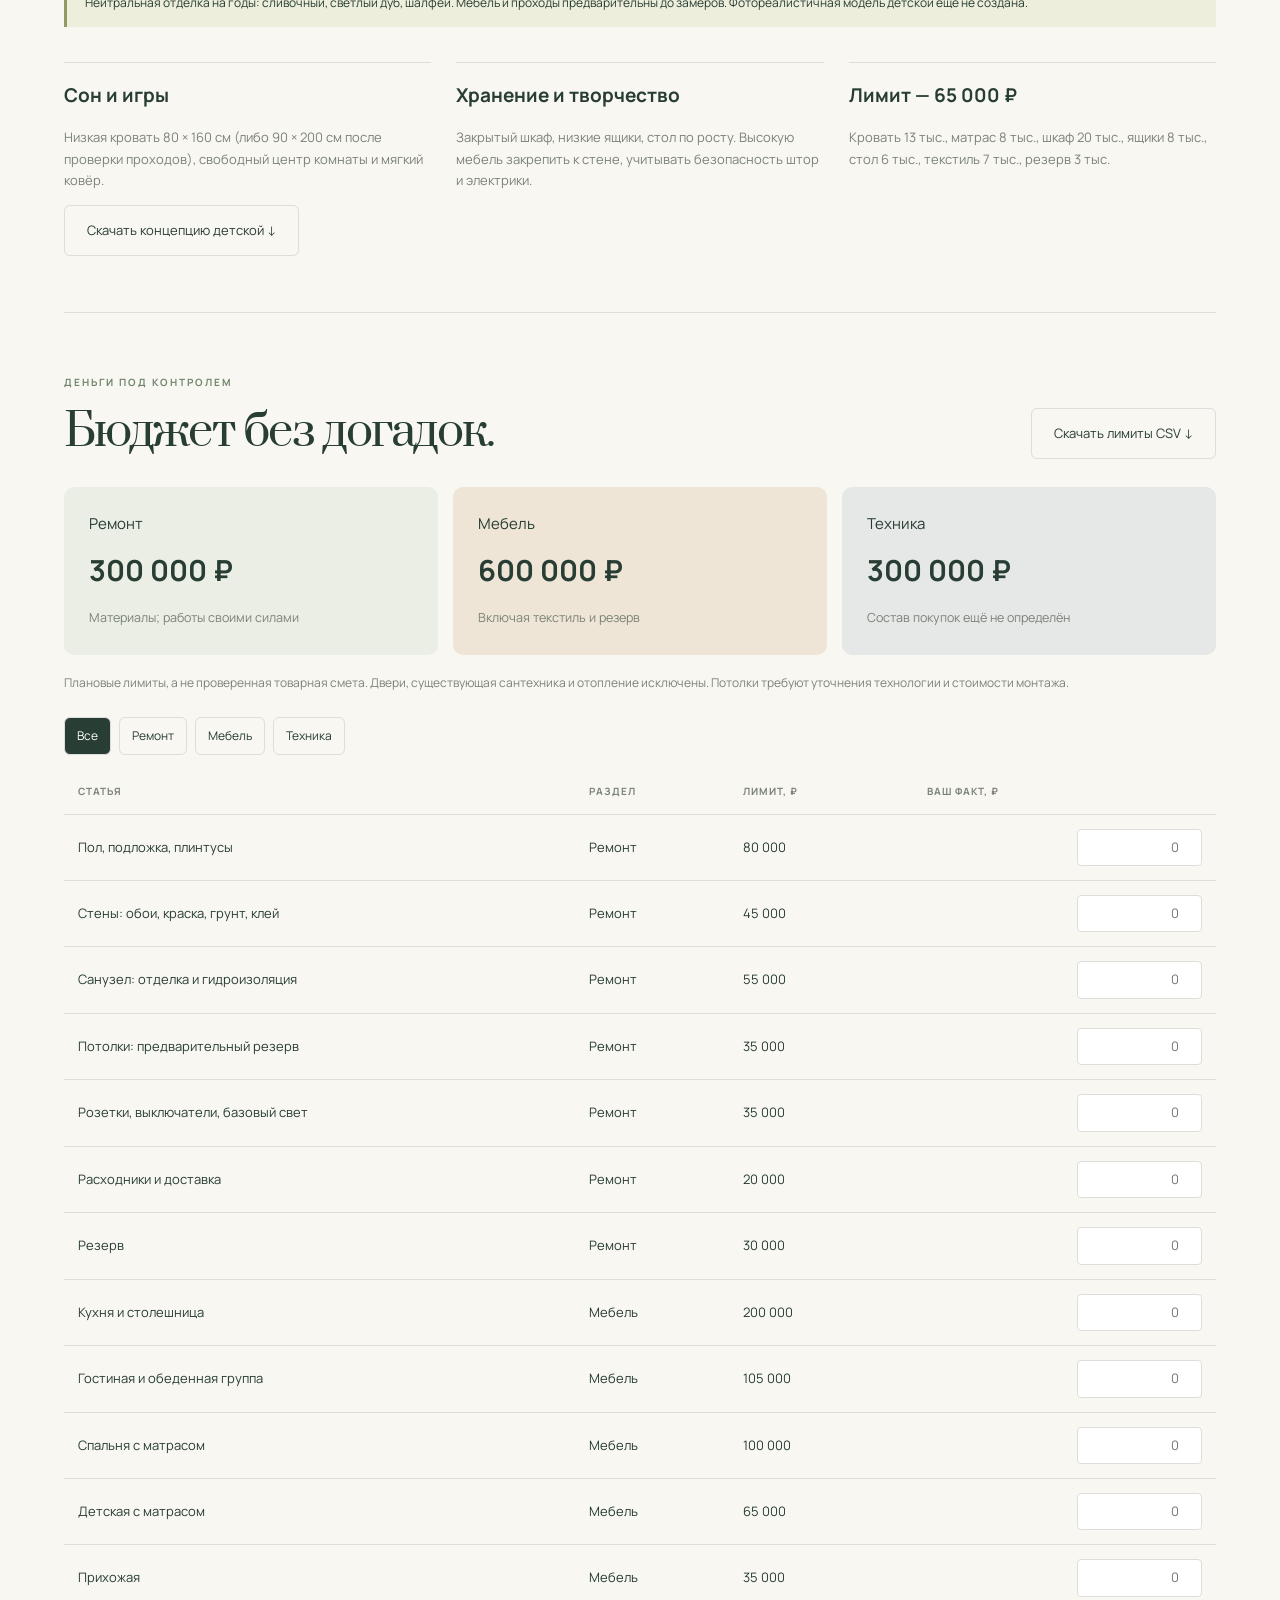
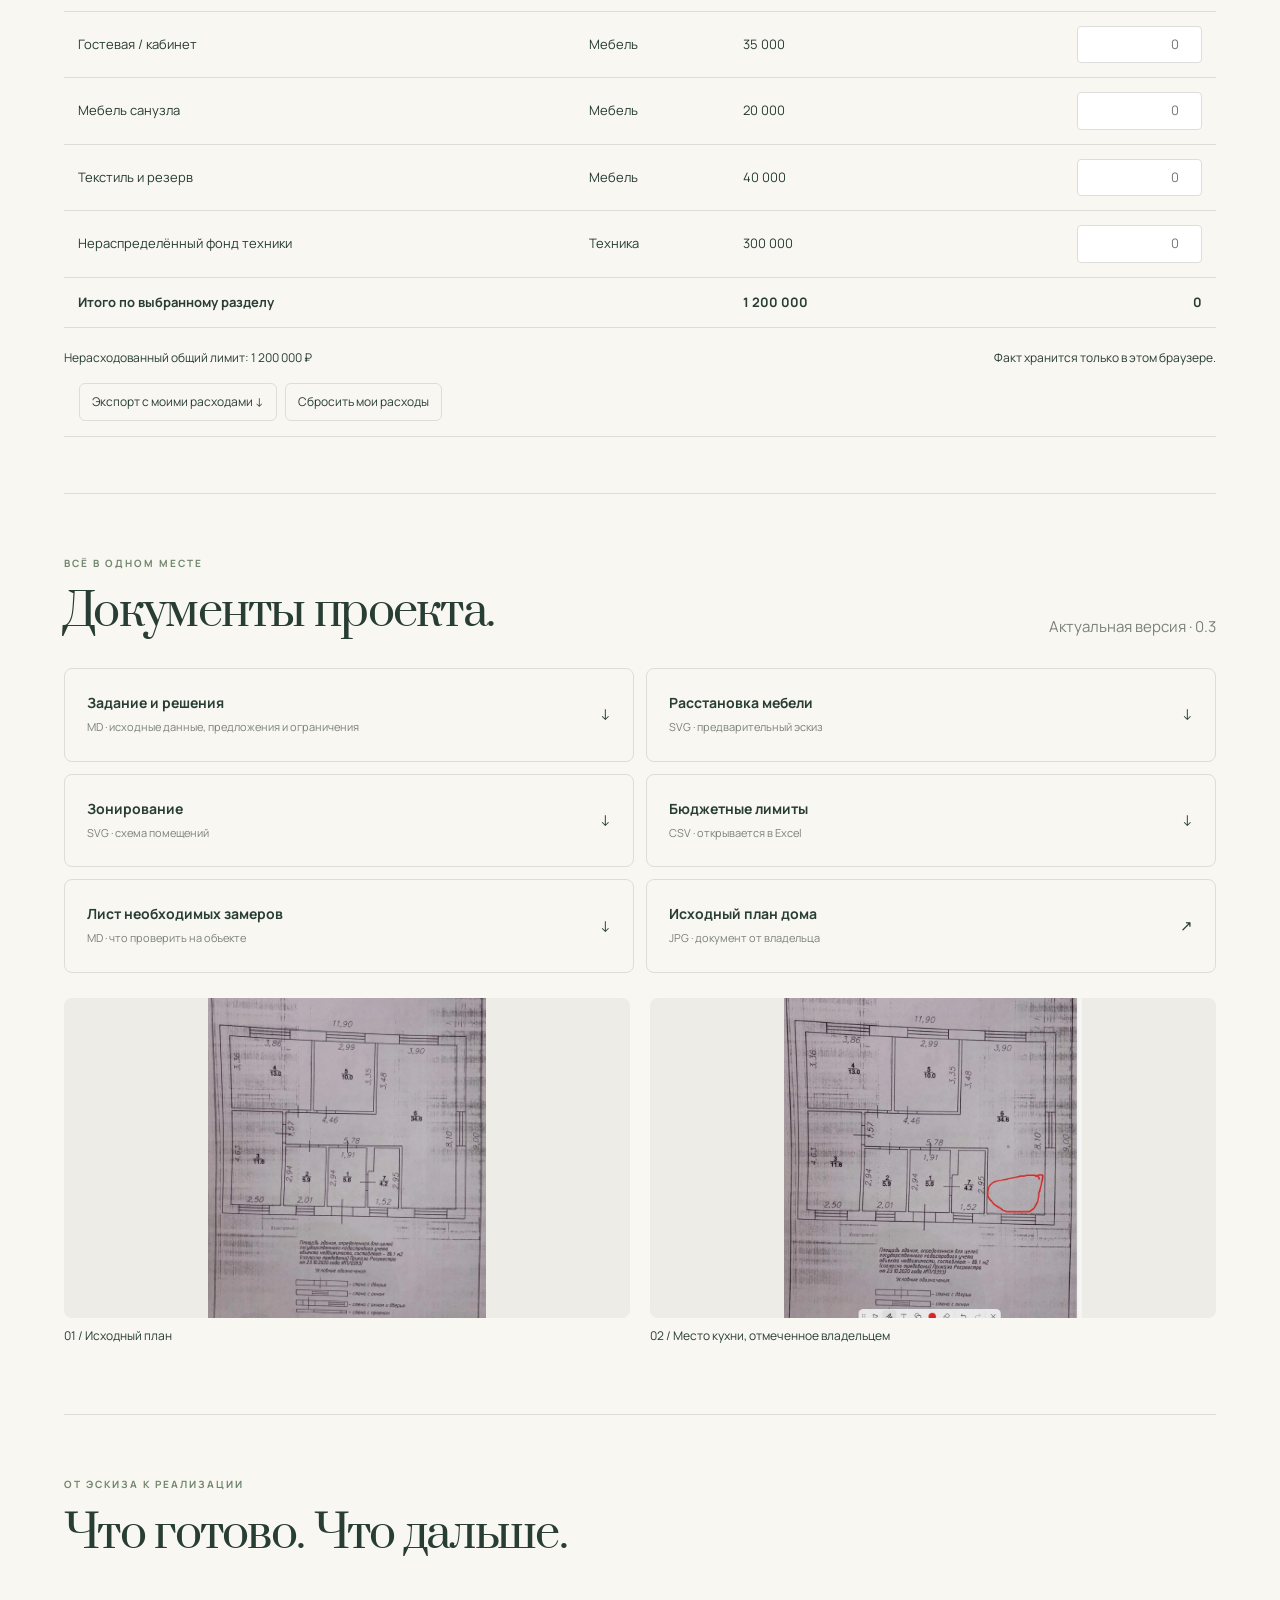
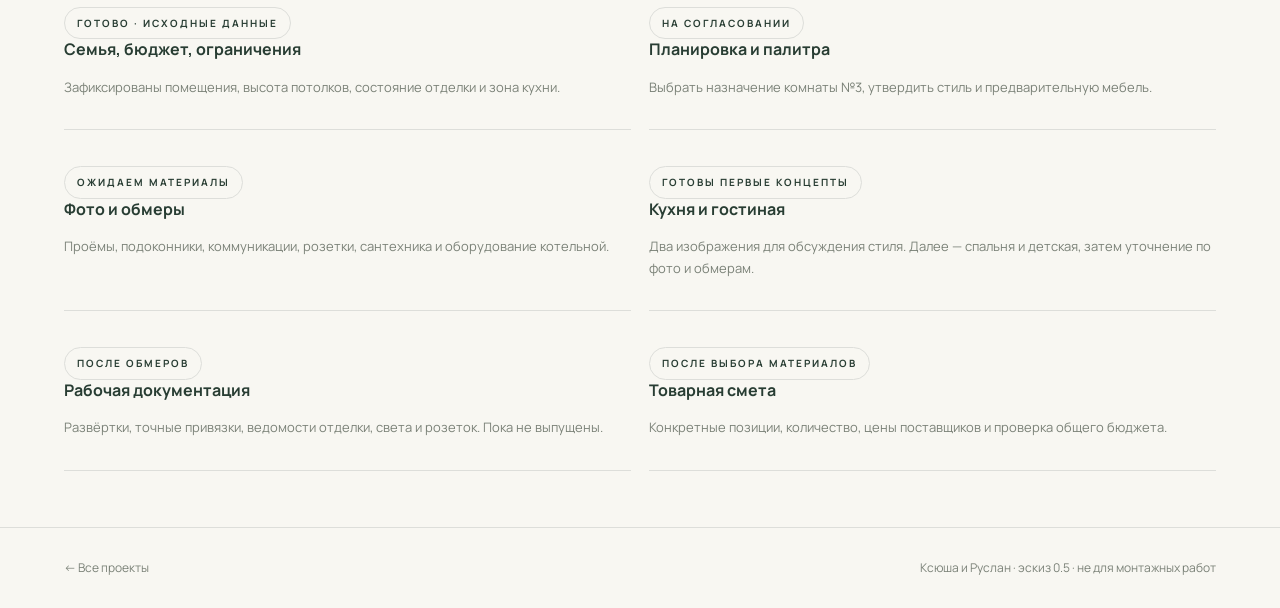
==== commit 72d9e107: "feat: publish nursery design concept 0.5" ====
--- a/projects/ksyusha-ruslan/index.html
+++ b/projects/ksyusha-ruslan/index.html
@@ -1 +1 @@
-<!doctype html><html lang="ru"><head><meta charset="utf-8"><meta name="viewport" content="width=device-width,initial-scale=1"><meta name="description" content="Ксюша и Руслан: эскизный дизайн-проект семейного дома, планировка, палитра, бюджет и документы."><title>Ксюша и Руслан — Proekt Disign</title><link rel="stylesheet" href="../../assets/style.css?v=0.2"><script defer src="../../assets/data.js"></script><script defer src="../../assets/project.js"></script></head><body><header><a class="logo" href="../../index.html">proekt<span> / disign</span></a><nav><a href="../../index.html#projects">Все проекты</a><span class="tag">Проект 01</span></nav></header><main class="container"><a class="back" href="../../index.html">← Каталог проектов</a><section class="project-hero"><span class="eyebrow">Семейный дом / эскизная концепция 0.2</span><div class="project-title"><div><h1>Ксюша и Руслан</h1><p class="muted">Дом, где есть место и спокойствию, и детским открытиям.</p></div><button class="button secondary" id="print">Печать / сохранить PDF ↗</button></div><div class="summary-bar"><div><strong>89,1 м²</strong><span>кадастровая площадь</span></div><div><strong>2 + 1</strong><span>взрослых и ребёнок 3 лет</span></div><div><strong>2,7 м</strong><span>высота потолков</span></div><div><strong>1 200 000 ₽</strong><span>общий бюджет</span></div></div></section><nav class="tabs" aria-label="Разделы проекта"><a href="#plan">01 Планировка</a><a href="#concept">02 Концепция</a><a href="#visuals">03 Визуализации</a><a href="#model3d">04 3D-проект</a><a href="#bedroom">05 Спальня</a><a href="#budget">06 Бюджет</a><a href="#documents">07 Документы</a><a href="#next">08 Этапы</a></nav><section class="section" id="plan"><div class="section-head"><div><span class="eyebrow">Удобство прежде всего</span><h2>План жизни.</h2></div><p class="muted">Все перегородки сохраняются.</p></div><div class="notice">Эскиз по фотографии исходного плана. Проёмы и мебель показаны предварительно, без подтверждённых монтажных привязок. Сумма площадей комнат — 84,9 м²; 89,1 м² — площадь здания по кадастру.</div><div class="plan-layout"><div class="plan-board"><div class="toolbar"><button data-plan="furniture" aria-pressed="true">С мебелью</button><button data-plan="zones" aria-pressed="false">Зонирование</button><a class="button secondary" id="open-plan" href="../../assets/plan-furniture.svg" target="_blank" rel="noopener">Открыть крупно ↗</a></div><img id="plan-image" src="../../assets/plan-furniture.svg" alt="Предварительная схема расстановки мебели"><p class="plan-note">Пунктир — идея основного маршрута. Сантехника и оборудование котельной не расставлены: нужны фотографии. Открывание дверей и фасадов ещё не проверено.</p></div><aside><div class="room-buttons" aria-label="Выбрать помещение"></div><div class="room-detail" aria-live="polite"></div></aside></div><div class="rooms-grid"></div></section><section class="section" id="concept"><div class="section-head"><div><span class="eyebrow">Предложение для согласования</span><h2>Тепло. Свет. Тактильность.</h2></div><p class="muted">Палитра материалов · не фотореалистичная визуализация</p></div><div class="palette"><div><div class="swatch" style="background:#f2eee5"></div><p>Молочный</p><small>Основные стены</small></div><div><div class="swatch wood"></div><p>Светлый дуб</p><small>Пол и мебель</small></div><div><div class="swatch" style="background:#969f83"></div><p>Оливковый</p><small>Мягкие акценты</small></div><div><div class="swatch" style="background:#cfbea4"></div><p>Песочный</p><small>Текстиль</small></div><div><div class="swatch" style="background:#566154"></div><p>Глубокий зелёный</p><small>Небольшие детали</small></div></div><div class="material-grid"><div><h3>Простая отделка</h3><p>Однотонные обои, ровные белые потолки, общий декор дерева в жилых комнатах. Меньше сложных узлов при самостоятельном ремонте.</p></div><div><h3>Хранение без визуального шума</h3><p>Закрытые шкафы, спокойные фасады, низкие секции для детских игрушек. Декор добавляется постепенно.</p></div><div><h3>Несколько сценариев света</h3><p>Общий свет, подсветка кухни и локальный вечерний свет. Точки определим по существующей разводке — переносы пока не назначены.</p></div></div><div class="notice">Добавлены два фотореалистичных концепта кухни и гостиной. Посмотрите галерею ниже: по ней можно выбрать настроение и материалы. Обмерная 3D-модель пока не создана.</div></section><section class="section" id="visuals"><div class="section-head"><div><span class="eyebrow">Первый образ интерьера / 0.2</span><h2>Кухня и гостиная.</h2></div><p class="muted">Два отдельных концепта в одной палитре</p></div><div class="notice">Фотореалистичные AI-концепты для обсуждения стиля. Это не рендеры обмерной 3D-модели: точные размеры, окна, проходы и коммуникации уточняются по фото и замерам. Показанная техника и свет пока не выбраны для покупки.</div><div class="visual-gallery"><figure><a href="../../assets/kitchen-concept-v1.png" target="_blank" rel="noopener"><img src="../../assets/kitchen-concept-v1.png" width="1536" height="1024" loading="lazy" alt="Концепт кухни: молочные фасады, дубовая столешница, мойка у окна и оливковые стулья"></a><figcaption><div><span class="eyebrow">01 / Кухня и столовая</span><h3>Молочный, дуб и оливковый.</h3><p>Угловой гарнитур, спокойные фасады, стол со скруглёнными углами. Столешницу под окном проверим по высоте подоконника; индукция — предварительное предложение.</p></div><a class="button secondary" href="../../assets/kitchen-concept-v1.png" download>Скачать PNG ↓</a></figcaption></figure><figure><a href="../../assets/living-concept-v1.png" target="_blank" rel="noopener"><img src="../../assets/living-concept-v1.png" width="1536" height="1024" loading="lazy" alt="Концепт гостиной: песочный диван справа, телевизор слева, светлый дуб и льняные шторы"></a><figcaption><div><span class="eyebrow">02 / Гостиная</span><h3>Мягкое место для всей семьи.</h3><p>Прямой диван, низкая тумба, округлый столик и тёплый текстиль. Финальные размеры и количество декора подберём после проверки проходов.</p></div><a class="button secondary" href="../../assets/living-concept-v1.png" download>Скачать PNG ↓</a></figcaption></figure></div><a class="button secondary" href="../../docs/visual-concepts.md" download>Описание концептов ↓</a></section><section class="section" id="model3d"><div class="section-head"><div><span class="eyebrow">Развитие проекта / этап 0.3</span><h2>От красивой идеи к точной 3D-модели.</h2></div><p class="muted">Геометрию уточним по обмерам</p></div><div class="notice">Кухня и гостиная уже представлены концептуальными визуализациями. Фотографии показывают стилистику, но не служат точной геометрической 3D-моделью. Следующий этап — обмеры и масштабная модель дома.</div><div class="material-grid"><div><h3>01 / Проверяем размеры</h3><p>Стены, высоты, окна, двери, радиаторы, электрика и выводы коммуникаций.</p></div><div><h3>02 / Собираем 3D</h3><p>Сначала кухня-гостиная, затем спальня, детская и остальные помещения. Расстановка мебели — в реальных габаритах.</p></div><div><h3>03 / Готовим реализацию</h3><p>Согласованные ракурсы, развёртки, спецификации и закупочные ведомости.</p></div></div><a class="button secondary" href="../../docs/3d-roadmap.md" download>Скачать план работ по 3D ↓</a></section><section class="section" id="bedroom"><div class="section-head"><div><span class="eyebrow">Комната №4 / концепция 0.4</span><h2>Спальня родителей — тихое пространство.</h2></div><p class="muted">13,0 м² · тёплый минимализм</p></div><div class="notice">Стилевое направление А выбрано. Расстановка мебели ниже предварительная: после обмеров проверим геометрию, окно, дверь и свободные проходы. Реалистичных ракурсов этой спальни пока нет.</div><div class="material-grid"><div><h3>Спокойная палитра</h3><p>Молочный фон, светлый дуб, песочное изголовье, небольшие оливковые акценты. Простой белый потолок.</p></div><div><h3>Мебель по размеру</h3><p>Матрас 160 × 200 см, шкаф ориентировочно 180–220 × 60 см, компактные тумбы 35–40 см. Размеры корректируются после замеров.</p></div><div><h3>Лимит — 100 000 ₽</h3><p>Кровать 27 тыс., матрас 20 тыс., шкаф 32 тыс., тумбы и светильники 11 тыс., шторы и аксессуары 10 тыс. Пока без подтверждённых товарных цен.</p></div></div><a class="button secondary" href="../../docs/bedroom-concept.md" download>Скачать концепцию спальни ↓</a></section><section class="section" id="budget"><div class="section-head"><div><span class="eyebrow">Деньги под контролем</span><h2>Бюджет без догадок.</h2></div><a class="button secondary" href="../../docs/budget.csv" download>Скачать лимиты CSV ↓</a></div><div class="budget-top"><div class="budget-card">Ремонт<strong>300 000 ₽</strong><small>Материалы; работы своими силами</small></div><div class="budget-card">Мебель<strong>600 000 ₽</strong><small>Включая текстиль и резерв</small></div><div class="budget-card">Техника<strong>300 000 ₽</strong><small>Состав покупок ещё не определён</small></div></div><p class="muted" style="font-size:12px;margin-top:18px">Плановые лимиты, а не проверенная товарная смета. Двери, существующая сантехника и отопление исключены. Потолки требуют уточнения технологии и стоимости монтажа.</p><div class="filters" aria-label="Раздел бюджета"><button data-filter="Все" aria-pressed="true">Все</button><button data-filter="Ремонт" aria-pressed="false">Ремонт</button><button data-filter="Мебель" aria-pressed="false">Мебель</button><button data-filter="Техника" aria-pressed="false">Техника</button></div><div class="table-wrap"><table><thead><tr><th>Статья</th><th>Раздел</th><th>Лимит, ₽</th><th>Ваш факт, ₽</th></tr></thead><tbody id="budget-rows"></tbody><tfoot><tr><td colspan="2">Итого по выбранному разделу</td><td id="plan-total"></td><td id="actual-total"></td></tr></tfoot></table></div><div class="budget-foot"><span id="budget-status" aria-live="polite"></span><span>Факт хранится только в этом браузере.</span></div><div class="toolbar"><button id="export-budget">Экспорт с моими расходами ↓</button><button id="reset-budget">Сбросить мои расходы</button></div></section><section class="section" id="documents"><div class="section-head"><div><span class="eyebrow">Всё в одном месте</span><h2>Документы проекта.</h2></div><p class="muted">Актуальная версия · 0.3</p></div><div class="docs"><a class="doc" href="../../docs/project-brief.md" download><div><strong>Задание и решения</strong><small>MD · исходные данные, предложения и ограничения</small></div><span>↓</span></a><a class="doc" href="../../assets/plan-furniture.svg" download><div><strong>Расстановка мебели</strong><small>SVG · предварительный эскиз</small></div><span>↓</span></a><a class="doc" href="../../assets/plan-zones.svg" download><div><strong>Зонирование</strong><small>SVG · схема помещений</small></div><span>↓</span></a><a class="doc" href="../../docs/budget.csv" download><div><strong>Бюджетные лимиты</strong><small>CSV · открывается в Excel</small></div><span>↓</span></a><a class="doc" href="../../docs/measurements.md" download><div><strong>Лист необходимых замеров</strong><small>MD · что проверить на объекте</small></div><span>↓</span></a><a class="doc" href="../../assets/source-plan.jpg" target="_blank" rel="noopener"><div><strong>Исходный план дома</strong><small>JPG · документ от владельца</small></div><span>↗</span></a></div><div class="source-grid"><div><a href="../../assets/source-plan.jpg" target="_blank" rel="noopener"><img loading="lazy" src="../../assets/source-plan.jpg" alt="Исходный кадастровый план"></a><p>01 / Исходный план</p></div><div><a href="../../assets/kitchen-location.jpg" target="_blank" rel="noopener"><img loading="lazy" src="../../assets/kitchen-location.jpg" alt="План с отмеченным владельцем местом кухни"></a><p>02 / Место кухни, отмеченное владельцем</p></div></div></section><section class="section" id="next"><div class="section-head"><div><span class="eyebrow">От эскиза к реализации</span><h2>Что готово. Что дальше.</h2></div></div><div class="status-list"><div><span class="tag">Готово · исходные данные</span><h3>Семья, бюджет, ограничения</h3><p>Зафиксированы помещения, высота потолков, состояние отделки и зона кухни.</p></div><div><span class="tag">На согласовании</span><h3>Планировка и палитра</h3><p>Выбрать назначение комнаты №3, утвердить стиль и предварительную мебель.</p></div><div><span class="tag">Ожидаем материалы</span><h3>Фото и обмеры</h3><p>Проёмы, подоконники, коммуникации, розетки, сантехника и оборудование котельной.</p></div><div><span class="tag">Готовы первые концепты</span><h3>Кухня и гостиная</h3><p>Два изображения для обсуждения стиля. Далее — спальня и детская, затем уточнение по фото и обмерам.</p></div><div><span class="tag">После обмеров</span><h3>Рабочая документация</h3><p>Развёртки, точные привязки, ведомости отделки, света и розеток. Пока не выпущены.</p></div><div><span class="tag">После выбора материалов</span><h3>Товарная смета</h3><p>Конкретные позиции, количество, цены поставщиков и проверка общего бюджета.</p></div></div></section></main><footer><a href="../../index.html">← Все проекты</a><span>Ксюша и Руслан · эскиз 0.2 · не для монтажных работ</span></footer></body></html>
+<!doctype html><html lang="ru"><head><meta charset="utf-8"><meta name="viewport" content="width=device-width,initial-scale=1"><meta name="description" content="Ксюша и Руслан: эскизный дизайн-проект семейного дома, планировка, палитра, бюджет и документы."><title>Ксюша и Руслан — Proekt Disign</title><link rel="stylesheet" href="../../assets/style.css?v=0.2"><script defer src="../../assets/data.js"></script><script defer src="../../assets/project.js"></script></head><body><header><a class="logo" href="../../index.html">proekt<span> / disign</span></a><nav><a href="../../index.html#projects">Все проекты</a><span class="tag">Проект 01</span></nav></header><main class="container"><a class="back" href="../../index.html">← Каталог проектов</a><section class="project-hero"><span class="eyebrow">Семейный дом / эскизная концепция 0.2</span><div class="project-title"><div><h1>Ксюша и Руслан</h1><p class="muted">Дом, где есть место и спокойствию, и детским открытиям.</p></div><button class="button secondary" id="print">Печать / сохранить PDF ↗</button></div><div class="summary-bar"><div><strong>89,1 м²</strong><span>кадастровая площадь</span></div><div><strong>2 + 1</strong><span>взрослых и ребёнок 3 лет</span></div><div><strong>2,7 м</strong><span>высота потолков</span></div><div><strong>1 200 000 ₽</strong><span>общий бюджет</span></div></div></section><nav class="tabs" aria-label="Разделы проекта"><a href="#plan">01 Планировка</a><a href="#concept">02 Концепция</a><a href="#visuals">03 Визуализации</a><a href="#model3d">04 3D-проект</a><a href="#bedroom">05 Спальня</a><a href="#nursery">06 Детская</a><a href="#budget">07 Бюджет</a><a href="#documents">08 Документы</a><a href="#next">09 Этапы</a></nav><section class="section" id="plan"><div class="section-head"><div><span class="eyebrow">Удобство прежде всего</span><h2>План жизни.</h2></div><p class="muted">Все перегородки сохраняются.</p></div><div class="notice">Эскиз по фотографии исходного плана. Проёмы и мебель показаны предварительно, без подтверждённых монтажных привязок. Сумма площадей комнат — 84,9 м²; 89,1 м² — площадь здания по кадастру.</div><div class="plan-layout"><div class="plan-board"><div class="toolbar"><button data-plan="furniture" aria-pressed="true">С мебелью</button><button data-plan="zones" aria-pressed="false">Зонирование</button><a class="button secondary" id="open-plan" href="../../assets/plan-furniture.svg" target="_blank" rel="noopener">Открыть крупно ↗</a></div><img id="plan-image" src="../../assets/plan-furniture.svg" alt="Предварительная схема расстановки мебели"><p class="plan-note">Пунктир — идея основного маршрута. Сантехника и оборудование котельной не расставлены: нужны фотографии. Открывание дверей и фасадов ещё не проверено.</p></div><aside><div class="room-buttons" aria-label="Выбрать помещение"></div><div class="room-detail" aria-live="polite"></div></aside></div><div class="rooms-grid"></div></section><section class="section" id="concept"><div class="section-head"><div><span class="eyebrow">Предложение для согласования</span><h2>Тепло. Свет. Тактильность.</h2></div><p class="muted">Палитра материалов · не фотореалистичная визуализация</p></div><div class="palette"><div><div class="swatch" style="background:#f2eee5"></div><p>Молочный</p><small>Основные стены</small></div><div><div class="swatch wood"></div><p>Светлый дуб</p><small>Пол и мебель</small></div><div><div class="swatch" style="background:#969f83"></div><p>Оливковый</p><small>Мягкие акценты</small></div><div><div class="swatch" style="background:#cfbea4"></div><p>Песочный</p><small>Текстиль</small></div><div><div class="swatch" style="background:#566154"></div><p>Глубокий зелёный</p><small>Небольшие детали</small></div></div><div class="material-grid"><div><h3>Простая отделка</h3><p>Однотонные обои, ровные белые потолки, общий декор дерева в жилых комнатах. Меньше сложных узлов при самостоятельном ремонте.</p></div><div><h3>Хранение без визуального шума</h3><p>Закрытые шкафы, спокойные фасады, низкие секции для детских игрушек. Декор добавляется постепенно.</p></div><div><h3>Несколько сценариев света</h3><p>Общий свет, подсветка кухни и локальный вечерний свет. Точки определим по существующей разводке — переносы пока не назначены.</p></div></div><div class="notice">Добавлены два фотореалистичных концепта кухни и гостиной. Посмотрите галерею ниже: по ней можно выбрать настроение и материалы. Обмерная 3D-модель пока не создана.</div></section><section class="section" id="visuals"><div class="section-head"><div><span class="eyebrow">Первый образ интерьера / 0.2</span><h2>Кухня и гостиная.</h2></div><p class="muted">Два отдельных концепта в одной палитре</p></div><div class="notice">Фотореалистичные AI-концепты для обсуждения стиля. Это не рендеры обмерной 3D-модели: точные размеры, окна, проходы и коммуникации уточняются по фото и замерам. Показанная техника и свет пока не выбраны для покупки.</div><div class="visual-gallery"><figure><a href="../../assets/kitchen-concept-v1.png" target="_blank" rel="noopener"><img src="../../assets/kitchen-concept-v1.png" width="1536" height="1024" loading="lazy" alt="Концепт кухни: молочные фасады, дубовая столешница, мойка у окна и оливковые стулья"></a><figcaption><div><span class="eyebrow">01 / Кухня и столовая</span><h3>Молочный, дуб и оливковый.</h3><p>Угловой гарнитур, спокойные фасады, стол со скруглёнными углами. Столешницу под окном проверим по высоте подоконника; индукция — предварительное предложение.</p></div><a class="button secondary" href="../../assets/kitchen-concept-v1.png" download>Скачать PNG ↓</a></figcaption></figure><figure><a href="../../assets/living-concept-v1.png" target="_blank" rel="noopener"><img src="../../assets/living-concept-v1.png" width="1536" height="1024" loading="lazy" alt="Концепт гостиной: песочный диван справа, телевизор слева, светлый дуб и льняные шторы"></a><figcaption><div><span class="eyebrow">02 / Гостиная</span><h3>Мягкое место для всей семьи.</h3><p>Прямой диван, низкая тумба, округлый столик и тёплый текстиль. Финальные размеры и количество декора подберём после проверки проходов.</p></div><a class="button secondary" href="../../assets/living-concept-v1.png" download>Скачать PNG ↓</a></figcaption></figure></div><a class="button secondary" href="../../docs/visual-concepts.md" download>Описание концептов ↓</a></section><section class="section" id="model3d"><div class="section-head"><div><span class="eyebrow">Развитие проекта / этап 0.3</span><h2>От красивой идеи к точной 3D-модели.</h2></div><p class="muted">Геометрию уточним по обмерам</p></div><div class="notice">Кухня и гостиная уже представлены концептуальными визуализациями. Фотографии показывают стилистику, но не служат точной геометрической 3D-моделью. Следующий этап — обмеры и масштабная модель дома.</div><div class="material-grid"><div><h3>01 / Проверяем размеры</h3><p>Стены, высоты, окна, двери, радиаторы, электрика и выводы коммуникаций.</p></div><div><h3>02 / Собираем 3D</h3><p>Сначала кухня-гостиная, затем спальня, детская и остальные помещения. Расстановка мебели — в реальных габаритах.</p></div><div><h3>03 / Готовим реализацию</h3><p>Согласованные ракурсы, развёртки, спецификации и закупочные ведомости.</p></div></div><a class="button secondary" href="../../docs/3d-roadmap.md" download>Скачать план работ по 3D ↓</a></section><section class="section" id="bedroom"><div class="section-head"><div><span class="eyebrow">Комната №4 / концепция 0.4</span><h2>Спальня родителей — тихое пространство.</h2></div><p class="muted">13,0 м² · тёплый минимализм</p></div><div class="notice">Стилевое направление А выбрано. Расстановка мебели ниже предварительная: после обмеров проверим геометрию, окно, дверь и свободные проходы. Реалистичных ракурсов этой спальни пока нет.</div><div class="material-grid"><div><h3>Спокойная палитра</h3><p>Молочный фон, светлый дуб, песочное изголовье, небольшие оливковые акценты. Простой белый потолок.</p></div><div><h3>Мебель по размеру</h3><p>Матрас 160 × 200 см, шкаф ориентировочно 180–220 × 60 см, компактные тумбы 35–40 см. Размеры корректируются после замеров.</p></div><div><h3>Лимит — 100 000 ₽</h3><p>Кровать 27 тыс., матрас 20 тыс., шкаф 32 тыс., тумбы и светильники 11 тыс., шторы и аксессуары 10 тыс. Пока без подтверждённых товарных цен.</p></div></div><a class="button secondary" href="../../docs/bedroom-concept.md" download>Скачать концепцию спальни ↓</a></section><section class="section" id="nursery"><div class="section-head"><div><span class="eyebrow">Комната №5 / концепция 0.5</span><h2>Детская, которая растёт вместе с ребёнком.</h2></div><p class="muted">10,0 м² · тёплый минимализм</p></div><div class="notice">Нейтральная отделка на годы: сливочный, светлый дуб, шалфей. Мебель и проходы предварительны до замеров. Фотореалистичная модель детской ещё не создана.</div><div class="material-grid"><div><h3>Сон и игры</h3><p>Низкая кровать 80 × 160 см (либо 90 × 200 см после проверки проходов), свободный центр комнаты и мягкий ковёр.</p></div><div><h3>Хранение и творчество</h3><p>Закрытый шкаф, низкие ящики, стол по росту. Высокую мебель закрепить к стене, учитывать безопасность штор и электрики.</p></div><div><h3>Лимит — 65 000 ₽</h3><p>Кровать 13 тыс., матрас 8 тыс., шкаф 20 тыс., ящики 8 тыс., стол 6 тыс., текстиль 7 тыс., резерв 3 тыс.</p></div></div><a class="button secondary" href="../../docs/nursery-concept.md" download>Скачать концепцию детской ↓</a></section><section class="section" id="budget"><div class="section-head"><div><span class="eyebrow">Деньги под контролем</span><h2>Бюджет без догадок.</h2></div><a class="button secondary" href="../../docs/budget.csv" download>Скачать лимиты CSV ↓</a></div><div class="budget-top"><div class="budget-card">Ремонт<strong>300 000 ₽</strong><small>Материалы; работы своими силами</small></div><div class="budget-card">Мебель<strong>600 000 ₽</strong><small>Включая текстиль и резерв</small></div><div class="budget-card">Техника<strong>300 000 ₽</strong><small>Состав покупок ещё не определён</small></div></div><p class="muted" style="font-size:12px;margin-top:18px">Плановые лимиты, а не проверенная товарная смета. Двери, существующая сантехника и отопление исключены. Потолки требуют уточнения технологии и стоимости монтажа.</p><div class="filters" aria-label="Раздел бюджета"><button data-filter="Все" aria-pressed="true">Все</button><button data-filter="Ремонт" aria-pressed="false">Ремонт</button><button data-filter="Мебель" aria-pressed="false">Мебель</button><button data-filter="Техника" aria-pressed="false">Техника</button></div><div class="table-wrap"><table><thead><tr><th>Статья</th><th>Раздел</th><th>Лимит, ₽</th><th>Ваш факт, ₽</th></tr></thead><tbody id="budget-rows"></tbody><tfoot><tr><td colspan="2">Итого по выбранному разделу</td><td id="plan-total"></td><td id="actual-total"></td></tr></tfoot></table></div><div class="budget-foot"><span id="budget-status" aria-live="polite"></span><span>Факт хранится только в этом браузере.</span></div><div class="toolbar"><button id="export-budget">Экспорт с моими расходами ↓</button><button id="reset-budget">Сбросить мои расходы</button></div></section><section class="section" id="documents"><div class="section-head"><div><span class="eyebrow">Всё в одном месте</span><h2>Документы проекта.</h2></div><p class="muted">Актуальная версия · 0.3</p></div><div class="docs"><a class="doc" href="../../docs/project-brief.md" download><div><strong>Задание и решения</strong><small>MD · исходные данные, предложения и ограничения</small></div><span>↓</span></a><a class="doc" href="../../assets/plan-furniture.svg" download><div><strong>Расстановка мебели</strong><small>SVG · предварительный эскиз</small></div><span>↓</span></a><a class="doc" href="../../assets/plan-zones.svg" download><div><strong>Зонирование</strong><small>SVG · схема помещений</small></div><span>↓</span></a><a class="doc" href="../../docs/budget.csv" download><div><strong>Бюджетные лимиты</strong><small>CSV · открывается в Excel</small></div><span>↓</span></a><a class="doc" href="../../docs/measurements.md" download><div><strong>Лист необходимых замеров</strong><small>MD · что проверить на объекте</small></div><span>↓</span></a><a class="doc" href="../../assets/source-plan.jpg" target="_blank" rel="noopener"><div><strong>Исходный план дома</strong><small>JPG · документ от владельца</small></div><span>↗</span></a></div><div class="source-grid"><div><a href="../../assets/source-plan.jpg" target="_blank" rel="noopener"><img loading="lazy" src="../../assets/source-plan.jpg" alt="Исходный кадастровый план"></a><p>01 / Исходный план</p></div><div><a href="../../assets/kitchen-location.jpg" target="_blank" rel="noopener"><img loading="lazy" src="../../assets/kitchen-location.jpg" alt="План с отмеченным владельцем местом кухни"></a><p>02 / Место кухни, отмеченное владельцем</p></div></div></section><section class="section" id="next"><div class="section-head"><div><span class="eyebrow">От эскиза к реализации</span><h2>Что готово. Что дальше.</h2></div></div><div class="status-list"><div><span class="tag">Готово · исходные данные</span><h3>Семья, бюджет, ограничения</h3><p>Зафиксированы помещения, высота потолков, состояние отделки и зона кухни.</p></div><div><span class="tag">На согласовании</span><h3>Планировка и палитра</h3><p>Выбрать назначение комнаты №3, утвердить стиль и предварительную мебель.</p></div><div><span class="tag">Ожидаем материалы</span><h3>Фото и обмеры</h3><p>Проёмы, подоконники, коммуникации, розетки, сантехника и оборудование котельной.</p></div><div><span class="tag">Готовы первые концепты</span><h3>Кухня и гостиная</h3><p>Два изображения для обсуждения стиля. Далее — спальня и детская, затем уточнение по фото и обмерам.</p></div><div><span class="tag">После обмеров</span><h3>Рабочая документация</h3><p>Развёртки, точные привязки, ведомости отделки, света и розеток. Пока не выпущены.</p></div><div><span class="tag">После выбора материалов</span><h3>Товарная смета</h3><p>Конкретные позиции, количество, цены поставщиков и проверка общего бюджета.</p></div></div></section></main><footer><a href="../../index.html">← Все проекты</a><span>Ксюша и Руслан · эскиз 0.5 · не для монтажных работ</span></footer></body></html>
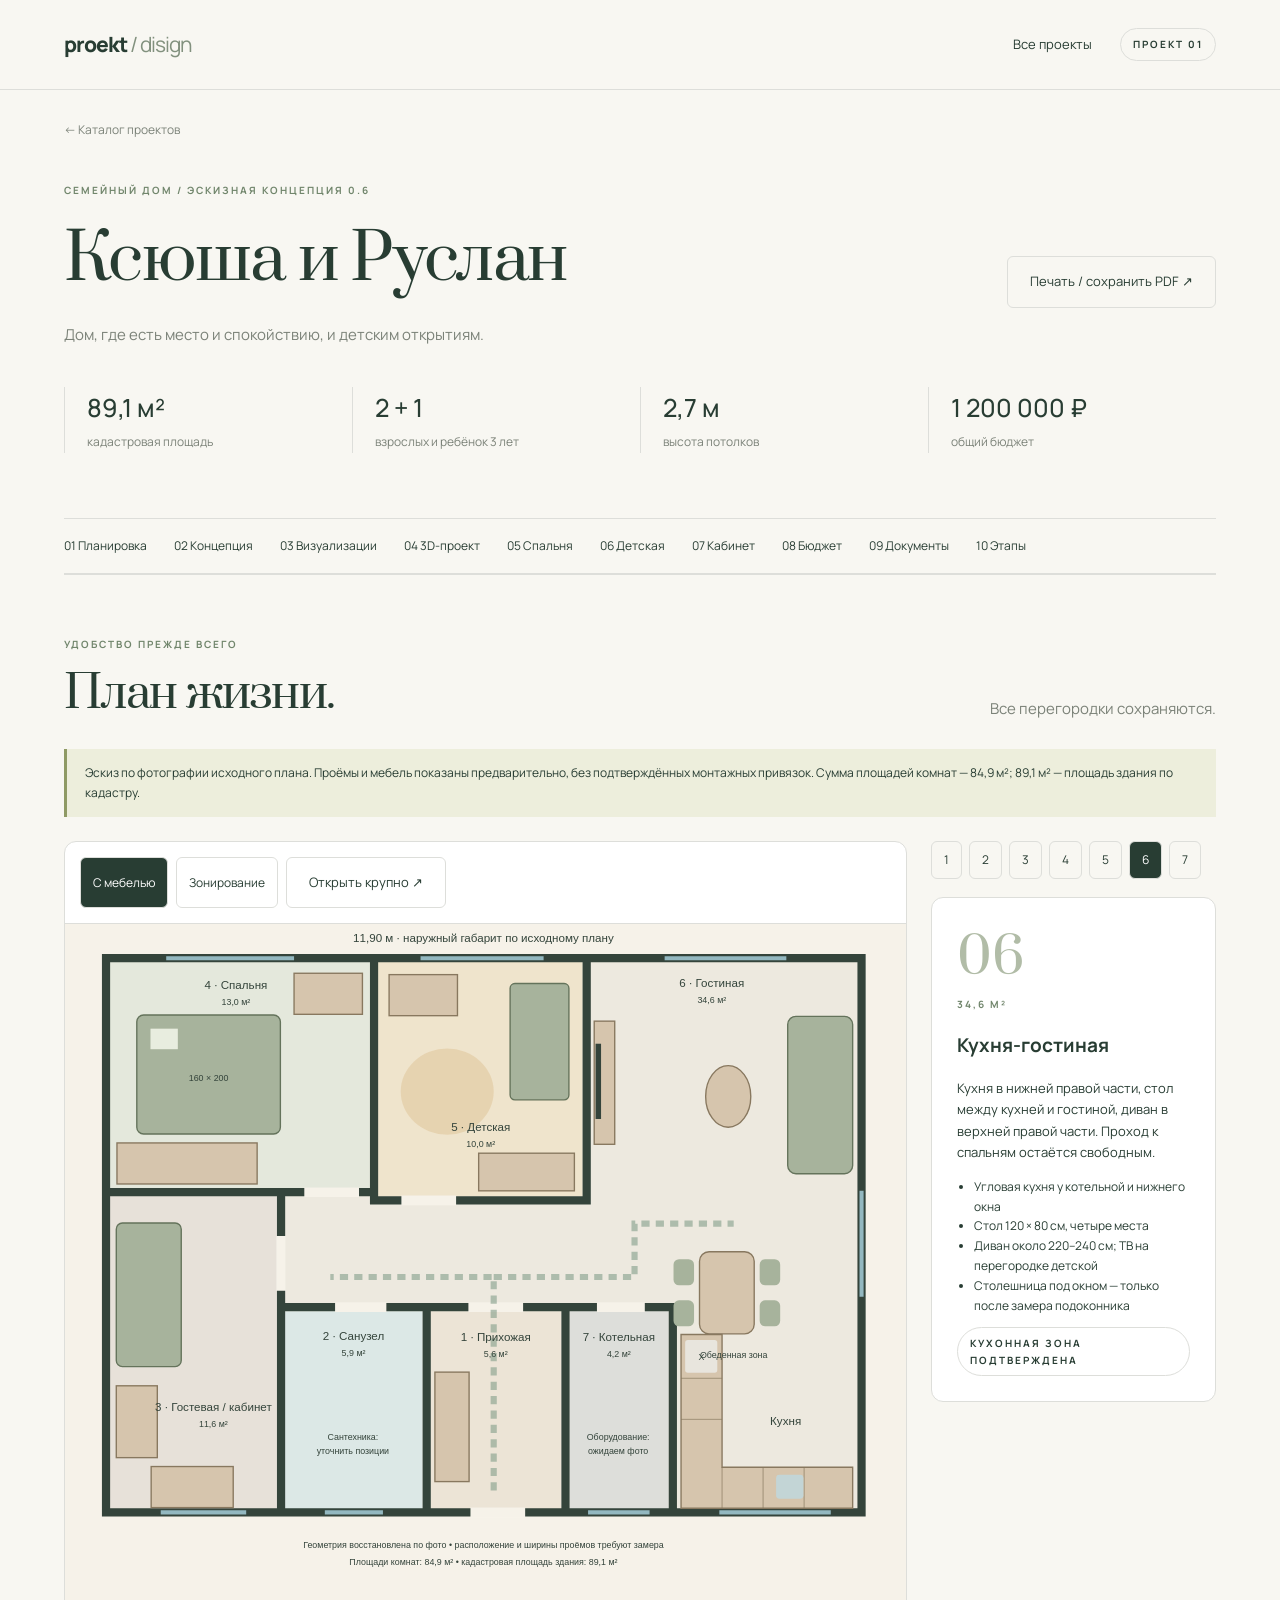
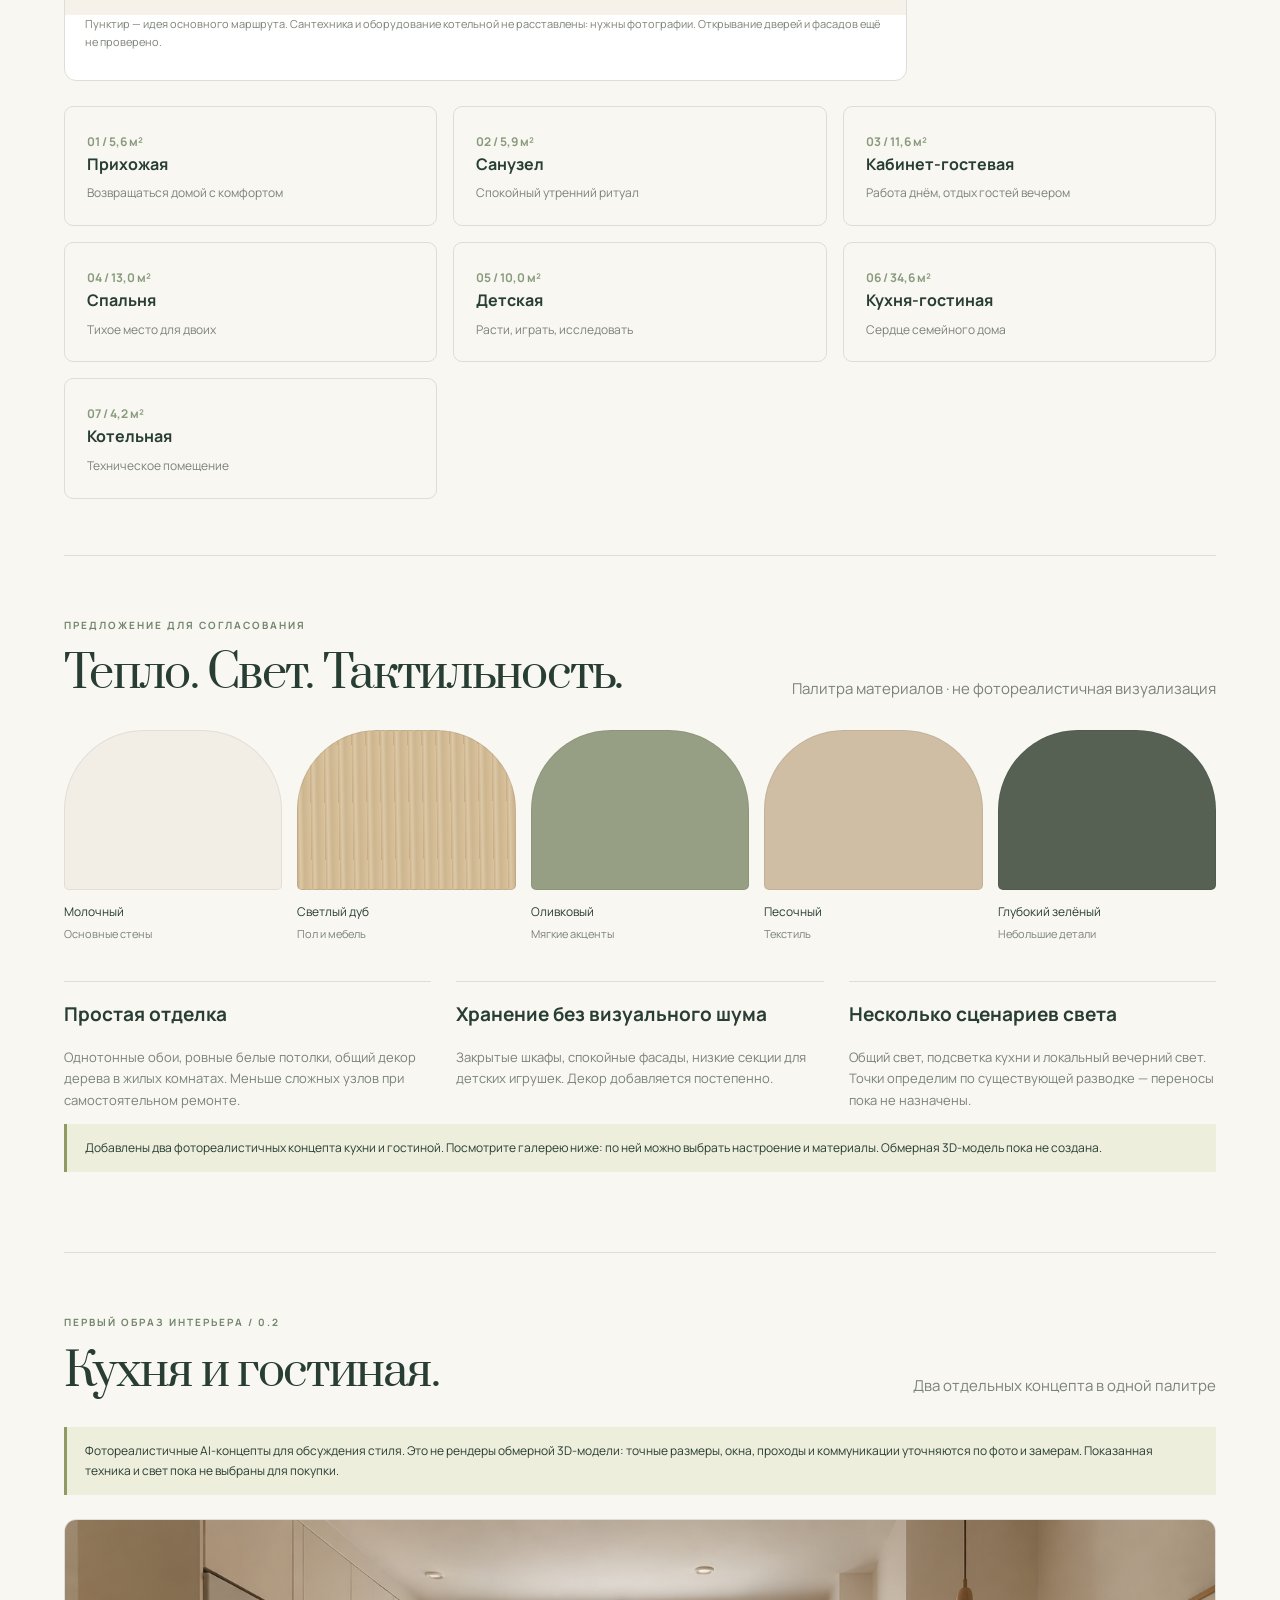
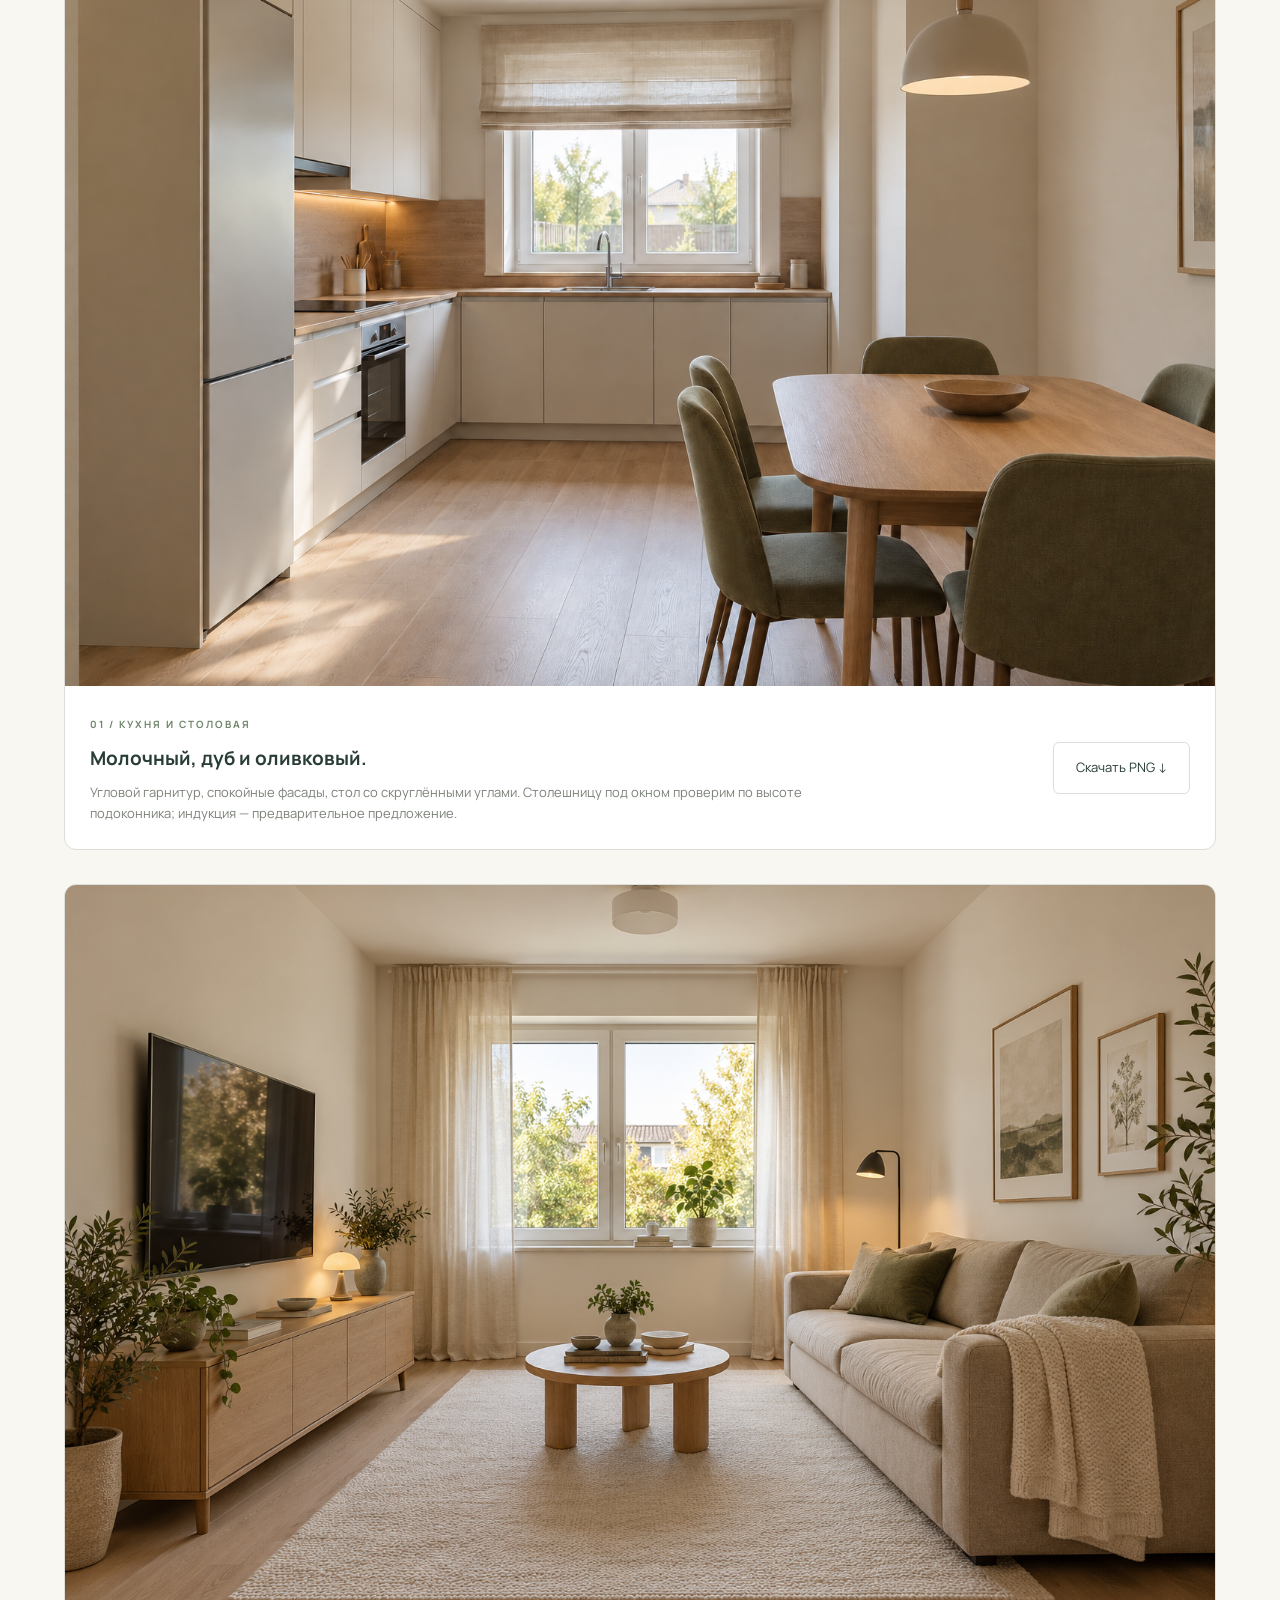
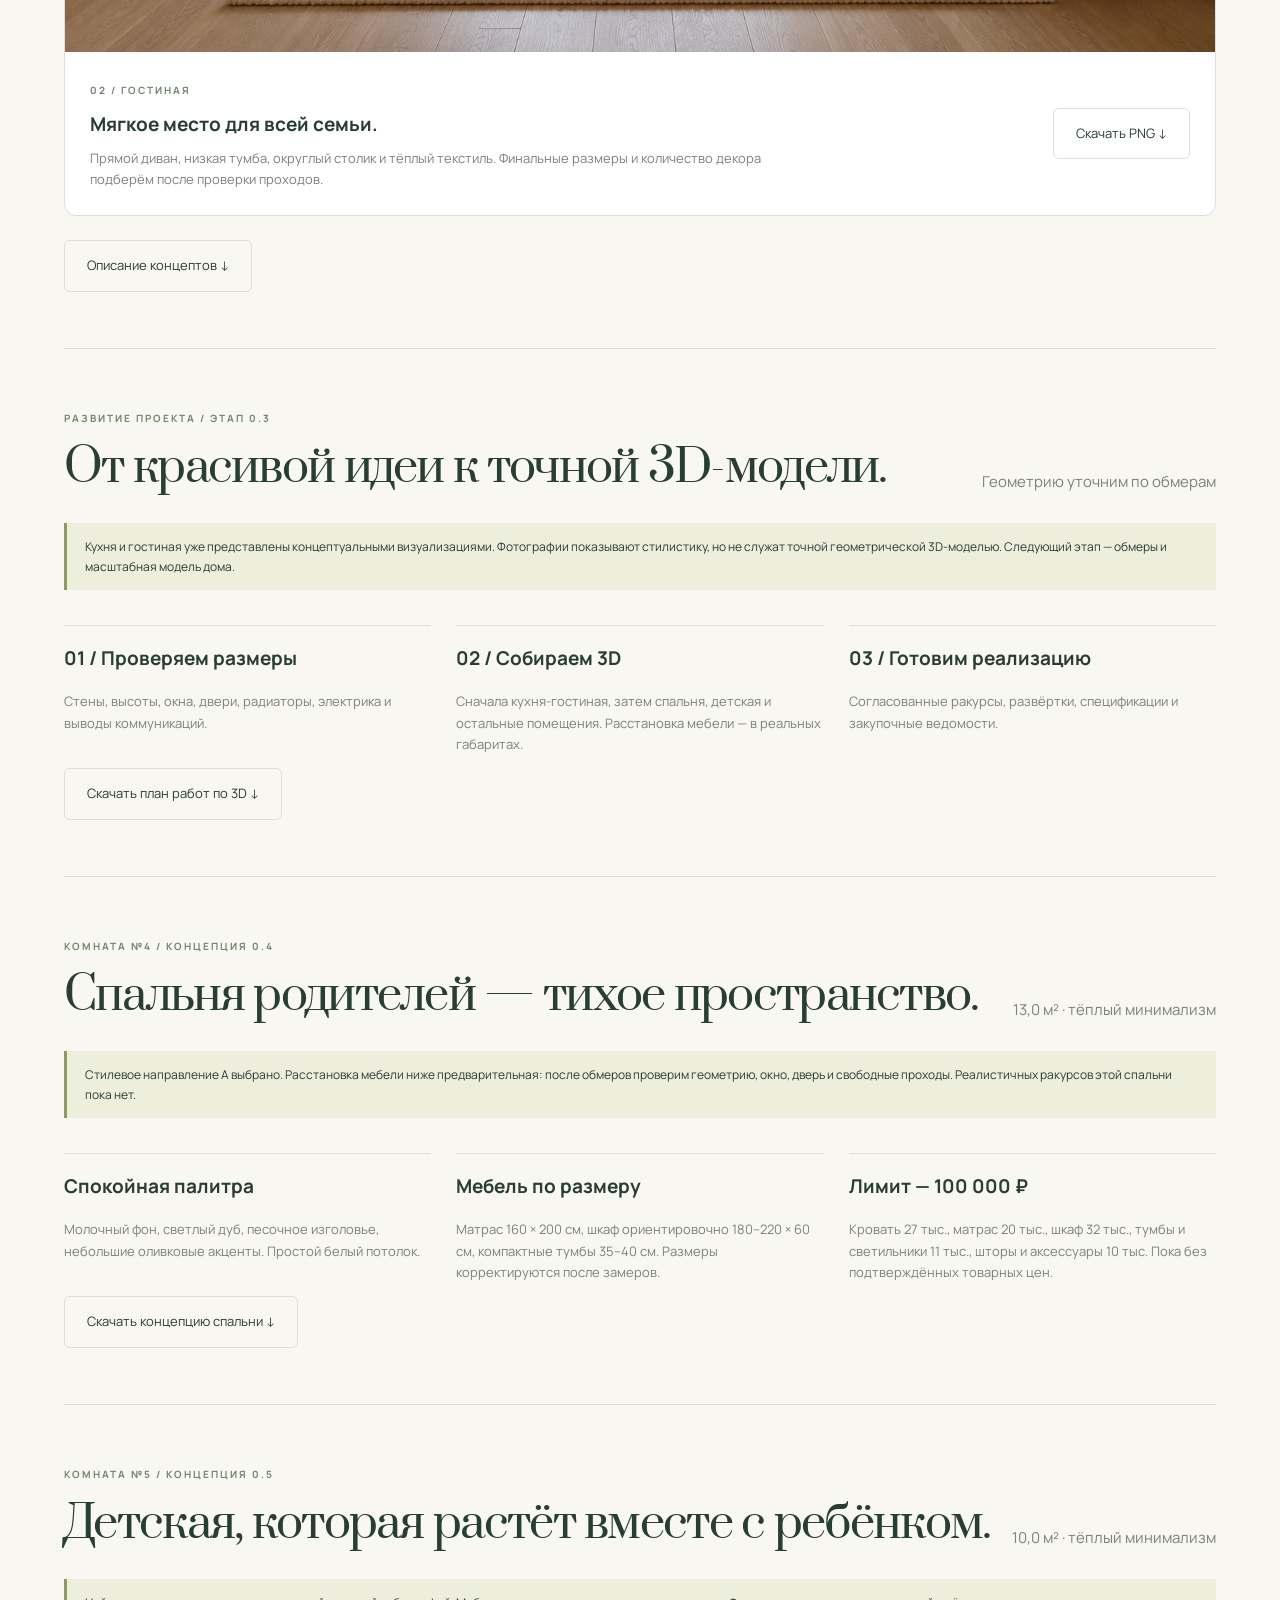
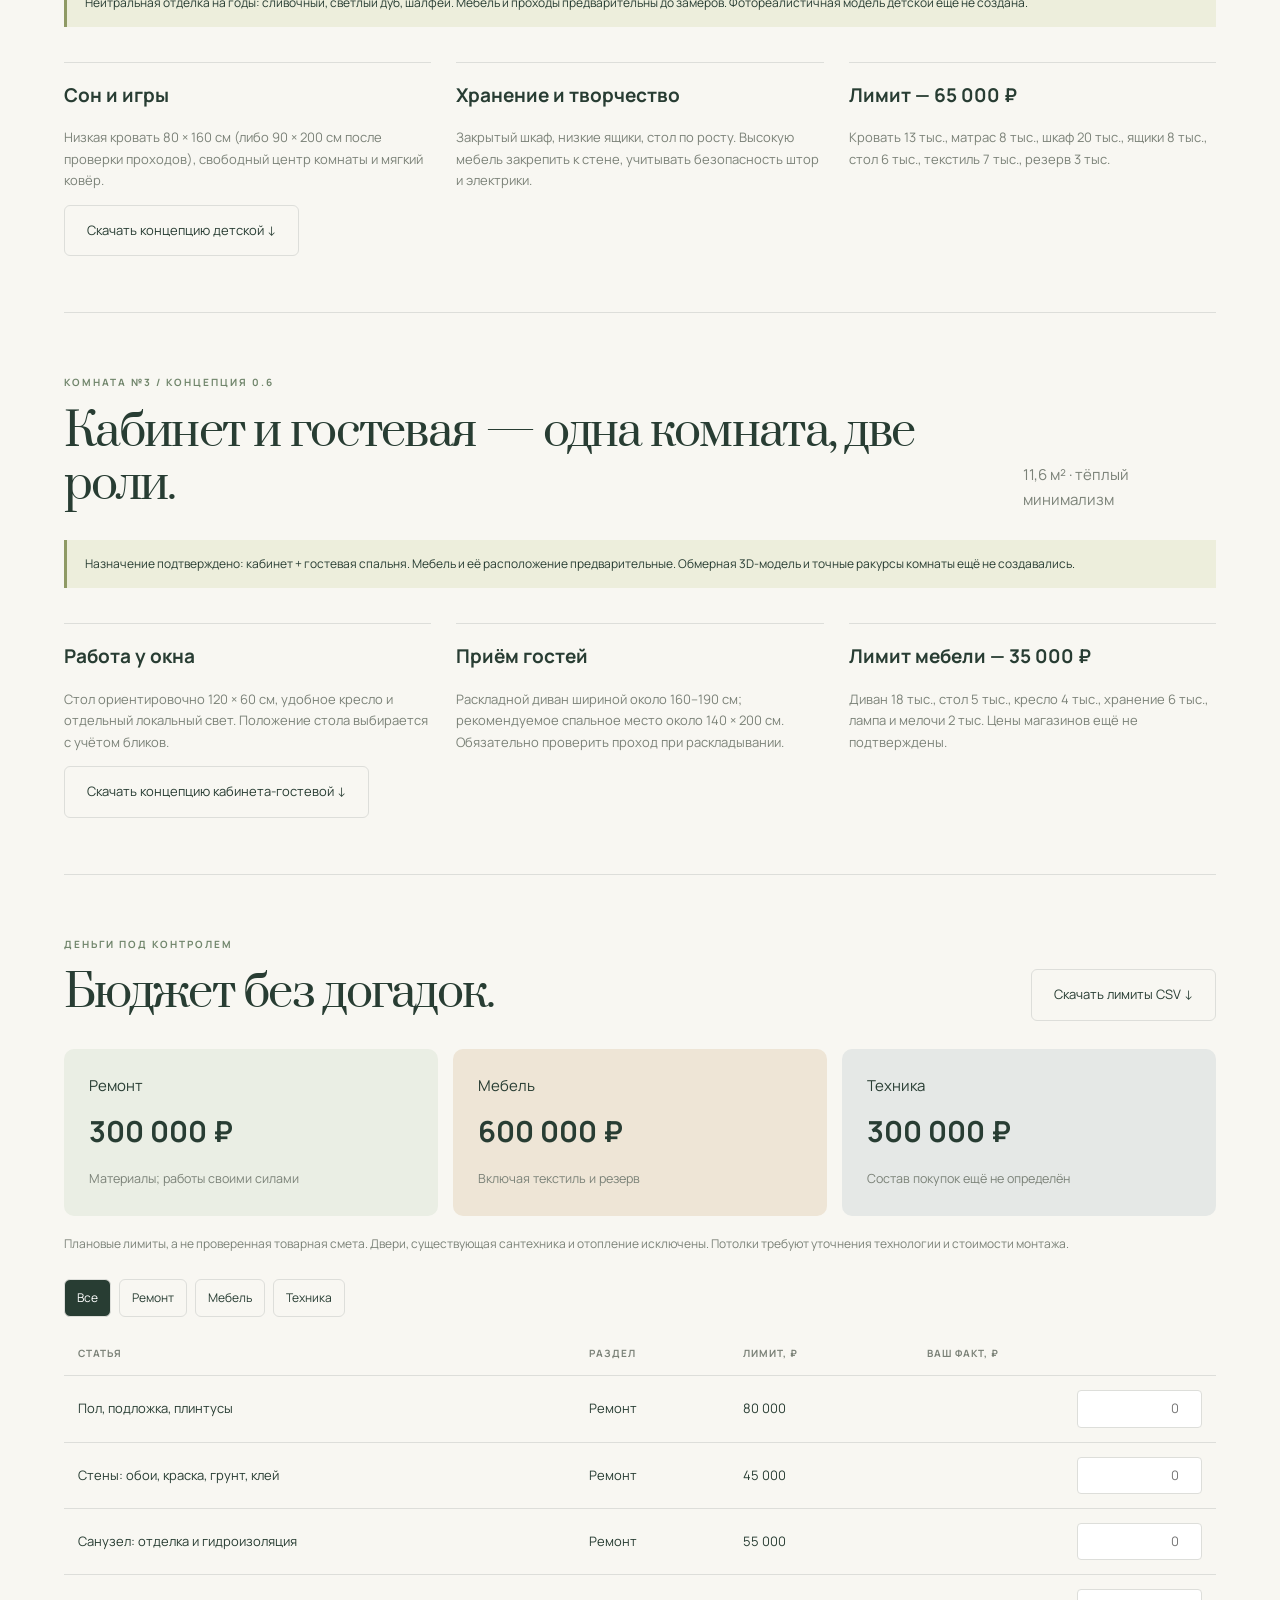
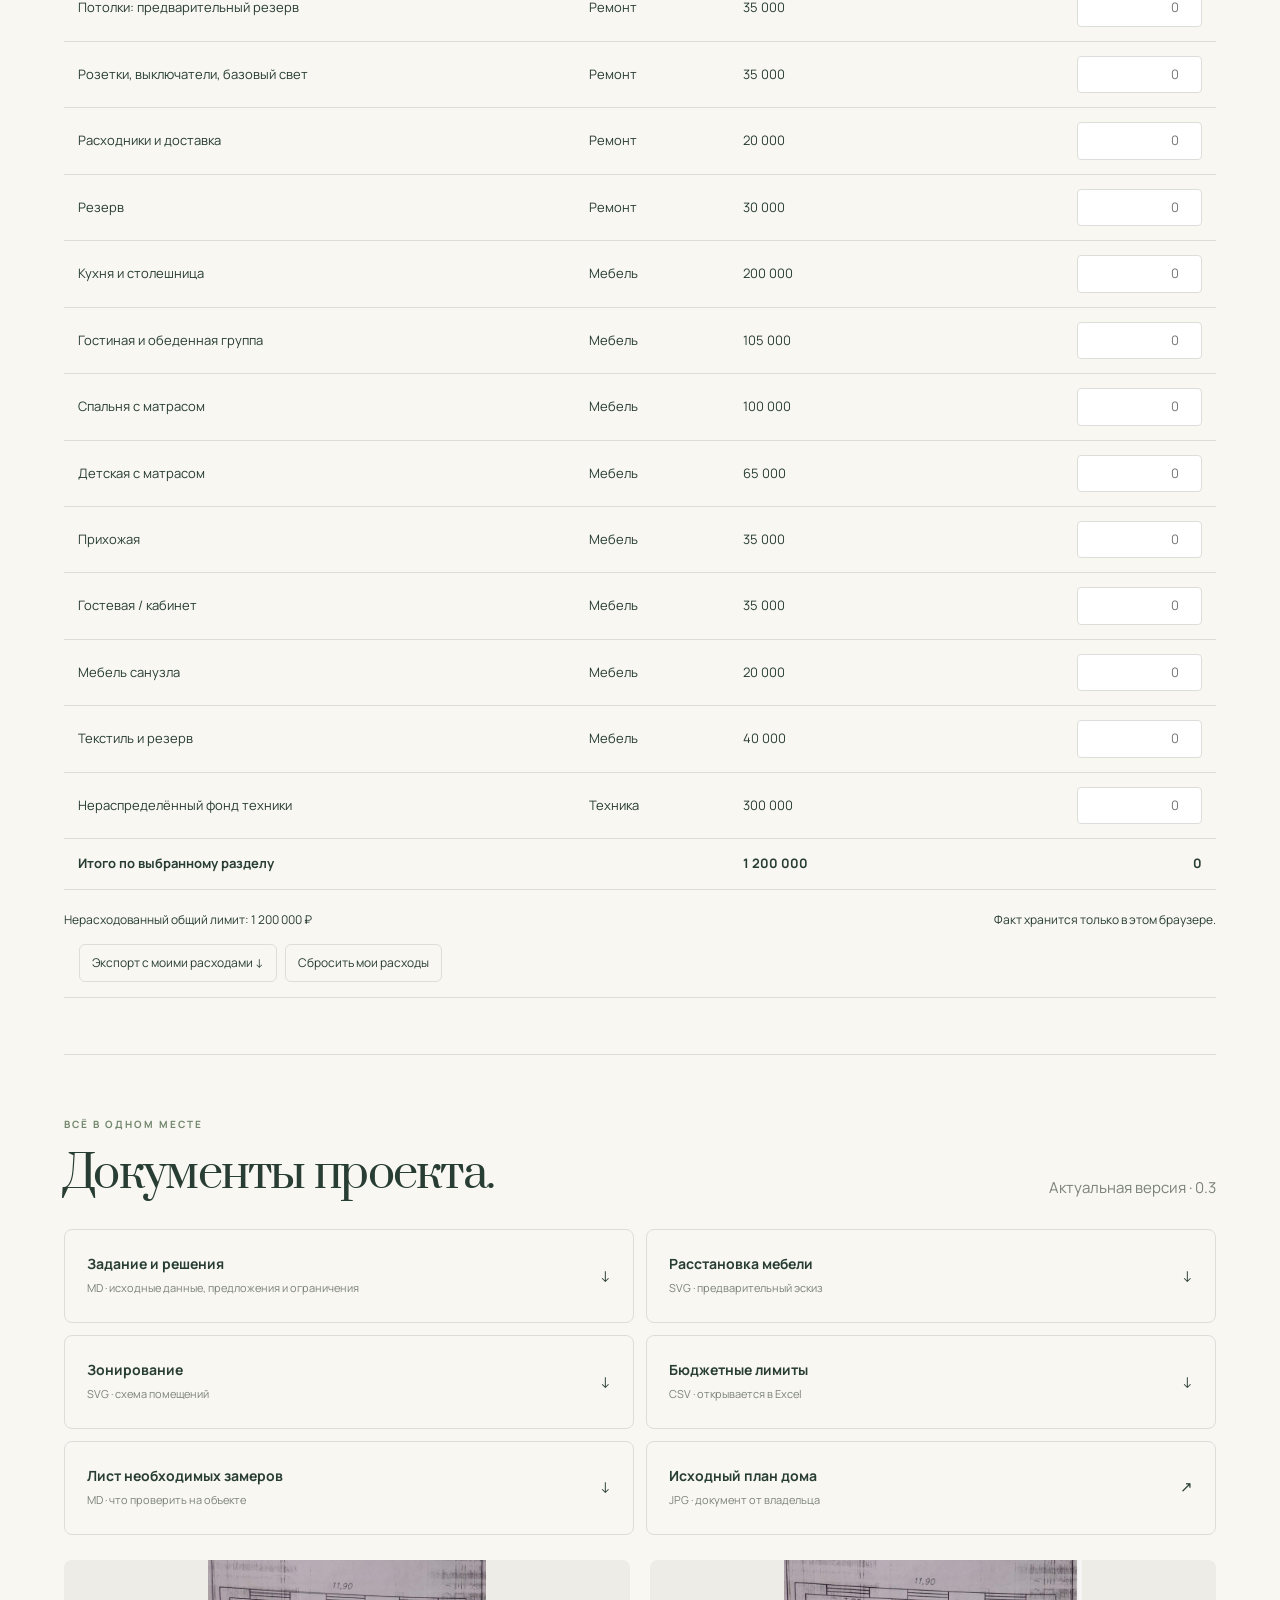
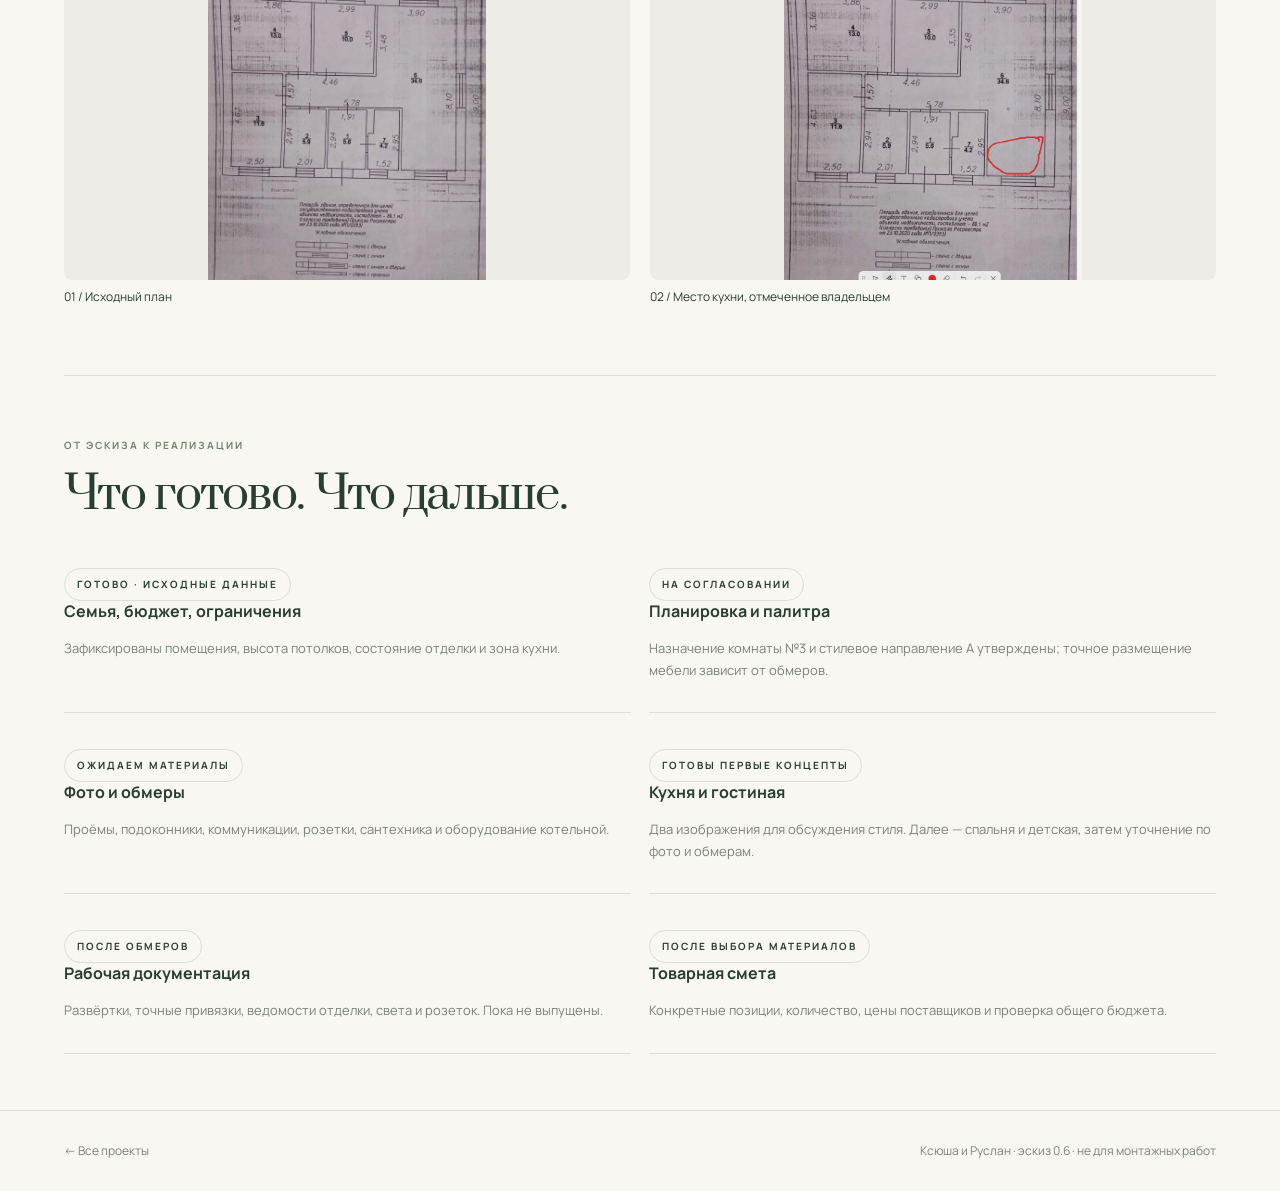
==== commit ed6658aa: "feat: publish office guest bedroom concept 0.6" ====
--- a/projects/ksyusha-ruslan/index.html
+++ b/projects/ksyusha-ruslan/index.html
@@ -1 +1 @@
-<!doctype html><html lang="ru"><head><meta charset="utf-8"><meta name="viewport" content="width=device-width,initial-scale=1"><meta name="description" content="Ксюша и Руслан: эскизный дизайн-проект семейного дома, планировка, палитра, бюджет и документы."><title>Ксюша и Руслан — Proekt Disign</title><link rel="stylesheet" href="../../assets/style.css?v=0.2"><script defer src="../../assets/data.js"></script><script defer src="../../assets/project.js"></script></head><body><header><a class="logo" href="../../index.html">proekt<span> / disign</span></a><nav><a href="../../index.html#projects">Все проекты</a><span class="tag">Проект 01</span></nav></header><main class="container"><a class="back" href="../../index.html">← Каталог проектов</a><section class="project-hero"><span class="eyebrow">Семейный дом / эскизная концепция 0.2</span><div class="project-title"><div><h1>Ксюша и Руслан</h1><p class="muted">Дом, где есть место и спокойствию, и детским открытиям.</p></div><button class="button secondary" id="print">Печать / сохранить PDF ↗</button></div><div class="summary-bar"><div><strong>89,1 м²</strong><span>кадастровая площадь</span></div><div><strong>2 + 1</strong><span>взрослых и ребёнок 3 лет</span></div><div><strong>2,7 м</strong><span>высота потолков</span></div><div><strong>1 200 000 ₽</strong><span>общий бюджет</span></div></div></section><nav class="tabs" aria-label="Разделы проекта"><a href="#plan">01 Планировка</a><a href="#concept">02 Концепция</a><a href="#visuals">03 Визуализации</a><a href="#model3d">04 3D-проект</a><a href="#bedroom">05 Спальня</a><a href="#nursery">06 Детская</a><a href="#budget">07 Бюджет</a><a href="#documents">08 Документы</a><a href="#next">09 Этапы</a></nav><section class="section" id="plan"><div class="section-head"><div><span class="eyebrow">Удобство прежде всего</span><h2>План жизни.</h2></div><p class="muted">Все перегородки сохраняются.</p></div><div class="notice">Эскиз по фотографии исходного плана. Проёмы и мебель показаны предварительно, без подтверждённых монтажных привязок. Сумма площадей комнат — 84,9 м²; 89,1 м² — площадь здания по кадастру.</div><div class="plan-layout"><div class="plan-board"><div class="toolbar"><button data-plan="furniture" aria-pressed="true">С мебелью</button><button data-plan="zones" aria-pressed="false">Зонирование</button><a class="button secondary" id="open-plan" href="../../assets/plan-furniture.svg" target="_blank" rel="noopener">Открыть крупно ↗</a></div><img id="plan-image" src="../../assets/plan-furniture.svg" alt="Предварительная схема расстановки мебели"><p class="plan-note">Пунктир — идея основного маршрута. Сантехника и оборудование котельной не расставлены: нужны фотографии. Открывание дверей и фасадов ещё не проверено.</p></div><aside><div class="room-buttons" aria-label="Выбрать помещение"></div><div class="room-detail" aria-live="polite"></div></aside></div><div class="rooms-grid"></div></section><section class="section" id="concept"><div class="section-head"><div><span class="eyebrow">Предложение для согласования</span><h2>Тепло. Свет. Тактильность.</h2></div><p class="muted">Палитра материалов · не фотореалистичная визуализация</p></div><div class="palette"><div><div class="swatch" style="background:#f2eee5"></div><p>Молочный</p><small>Основные стены</small></div><div><div class="swatch wood"></div><p>Светлый дуб</p><small>Пол и мебель</small></div><div><div class="swatch" style="background:#969f83"></div><p>Оливковый</p><small>Мягкие акценты</small></div><div><div class="swatch" style="background:#cfbea4"></div><p>Песочный</p><small>Текстиль</small></div><div><div class="swatch" style="background:#566154"></div><p>Глубокий зелёный</p><small>Небольшие детали</small></div></div><div class="material-grid"><div><h3>Простая отделка</h3><p>Однотонные обои, ровные белые потолки, общий декор дерева в жилых комнатах. Меньше сложных узлов при самостоятельном ремонте.</p></div><div><h3>Хранение без визуального шума</h3><p>Закрытые шкафы, спокойные фасады, низкие секции для детских игрушек. Декор добавляется постепенно.</p></div><div><h3>Несколько сценариев света</h3><p>Общий свет, подсветка кухни и локальный вечерний свет. Точки определим по существующей разводке — переносы пока не назначены.</p></div></div><div class="notice">Добавлены два фотореалистичных концепта кухни и гостиной. Посмотрите галерею ниже: по ней можно выбрать настроение и материалы. Обмерная 3D-модель пока не создана.</div></section><section class="section" id="visuals"><div class="section-head"><div><span class="eyebrow">Первый образ интерьера / 0.2</span><h2>Кухня и гостиная.</h2></div><p class="muted">Два отдельных концепта в одной палитре</p></div><div class="notice">Фотореалистичные AI-концепты для обсуждения стиля. Это не рендеры обмерной 3D-модели: точные размеры, окна, проходы и коммуникации уточняются по фото и замерам. Показанная техника и свет пока не выбраны для покупки.</div><div class="visual-gallery"><figure><a href="../../assets/kitchen-concept-v1.png" target="_blank" rel="noopener"><img src="../../assets/kitchen-concept-v1.png" width="1536" height="1024" loading="lazy" alt="Концепт кухни: молочные фасады, дубовая столешница, мойка у окна и оливковые стулья"></a><figcaption><div><span class="eyebrow">01 / Кухня и столовая</span><h3>Молочный, дуб и оливковый.</h3><p>Угловой гарнитур, спокойные фасады, стол со скруглёнными углами. Столешницу под окном проверим по высоте подоконника; индукция — предварительное предложение.</p></div><a class="button secondary" href="../../assets/kitchen-concept-v1.png" download>Скачать PNG ↓</a></figcaption></figure><figure><a href="../../assets/living-concept-v1.png" target="_blank" rel="noopener"><img src="../../assets/living-concept-v1.png" width="1536" height="1024" loading="lazy" alt="Концепт гостиной: песочный диван справа, телевизор слева, светлый дуб и льняные шторы"></a><figcaption><div><span class="eyebrow">02 / Гостиная</span><h3>Мягкое место для всей семьи.</h3><p>Прямой диван, низкая тумба, округлый столик и тёплый текстиль. Финальные размеры и количество декора подберём после проверки проходов.</p></div><a class="button secondary" href="../../assets/living-concept-v1.png" download>Скачать PNG ↓</a></figcaption></figure></div><a class="button secondary" href="../../docs/visual-concepts.md" download>Описание концептов ↓</a></section><section class="section" id="model3d"><div class="section-head"><div><span class="eyebrow">Развитие проекта / этап 0.3</span><h2>От красивой идеи к точной 3D-модели.</h2></div><p class="muted">Геометрию уточним по обмерам</p></div><div class="notice">Кухня и гостиная уже представлены концептуальными визуализациями. Фотографии показывают стилистику, но не служат точной геометрической 3D-моделью. Следующий этап — обмеры и масштабная модель дома.</div><div class="material-grid"><div><h3>01 / Проверяем размеры</h3><p>Стены, высоты, окна, двери, радиаторы, электрика и выводы коммуникаций.</p></div><div><h3>02 / Собираем 3D</h3><p>Сначала кухня-гостиная, затем спальня, детская и остальные помещения. Расстановка мебели — в реальных габаритах.</p></div><div><h3>03 / Готовим реализацию</h3><p>Согласованные ракурсы, развёртки, спецификации и закупочные ведомости.</p></div></div><a class="button secondary" href="../../docs/3d-roadmap.md" download>Скачать план работ по 3D ↓</a></section><section class="section" id="bedroom"><div class="section-head"><div><span class="eyebrow">Комната №4 / концепция 0.4</span><h2>Спальня родителей — тихое пространство.</h2></div><p class="muted">13,0 м² · тёплый минимализм</p></div><div class="notice">Стилевое направление А выбрано. Расстановка мебели ниже предварительная: после обмеров проверим геометрию, окно, дверь и свободные проходы. Реалистичных ракурсов этой спальни пока нет.</div><div class="material-grid"><div><h3>Спокойная палитра</h3><p>Молочный фон, светлый дуб, песочное изголовье, небольшие оливковые акценты. Простой белый потолок.</p></div><div><h3>Мебель по размеру</h3><p>Матрас 160 × 200 см, шкаф ориентировочно 180–220 × 60 см, компактные тумбы 35–40 см. Размеры корректируются после замеров.</p></div><div><h3>Лимит — 100 000 ₽</h3><p>Кровать 27 тыс., матрас 20 тыс., шкаф 32 тыс., тумбы и светильники 11 тыс., шторы и аксессуары 10 тыс. Пока без подтверждённых товарных цен.</p></div></div><a class="button secondary" href="../../docs/bedroom-concept.md" download>Скачать концепцию спальни ↓</a></section><section class="section" id="nursery"><div class="section-head"><div><span class="eyebrow">Комната №5 / концепция 0.5</span><h2>Детская, которая растёт вместе с ребёнком.</h2></div><p class="muted">10,0 м² · тёплый минимализм</p></div><div class="notice">Нейтральная отделка на годы: сливочный, светлый дуб, шалфей. Мебель и проходы предварительны до замеров. Фотореалистичная модель детской ещё не создана.</div><div class="material-grid"><div><h3>Сон и игры</h3><p>Низкая кровать 80 × 160 см (либо 90 × 200 см после проверки проходов), свободный центр комнаты и мягкий ковёр.</p></div><div><h3>Хранение и творчество</h3><p>Закрытый шкаф, низкие ящики, стол по росту. Высокую мебель закрепить к стене, учитывать безопасность штор и электрики.</p></div><div><h3>Лимит — 65 000 ₽</h3><p>Кровать 13 тыс., матрас 8 тыс., шкаф 20 тыс., ящики 8 тыс., стол 6 тыс., текстиль 7 тыс., резерв 3 тыс.</p></div></div><a class="button secondary" href="../../docs/nursery-concept.md" download>Скачать концепцию детской ↓</a></section><section class="section" id="budget"><div class="section-head"><div><span class="eyebrow">Деньги под контролем</span><h2>Бюджет без догадок.</h2></div><a class="button secondary" href="../../docs/budget.csv" download>Скачать лимиты CSV ↓</a></div><div class="budget-top"><div class="budget-card">Ремонт<strong>300 000 ₽</strong><small>Материалы; работы своими силами</small></div><div class="budget-card">Мебель<strong>600 000 ₽</strong><small>Включая текстиль и резерв</small></div><div class="budget-card">Техника<strong>300 000 ₽</strong><small>Состав покупок ещё не определён</small></div></div><p class="muted" style="font-size:12px;margin-top:18px">Плановые лимиты, а не проверенная товарная смета. Двери, существующая сантехника и отопление исключены. Потолки требуют уточнения технологии и стоимости монтажа.</p><div class="filters" aria-label="Раздел бюджета"><button data-filter="Все" aria-pressed="true">Все</button><button data-filter="Ремонт" aria-pressed="false">Ремонт</button><button data-filter="Мебель" aria-pressed="false">Мебель</button><button data-filter="Техника" aria-pressed="false">Техника</button></div><div class="table-wrap"><table><thead><tr><th>Статья</th><th>Раздел</th><th>Лимит, ₽</th><th>Ваш факт, ₽</th></tr></thead><tbody id="budget-rows"></tbody><tfoot><tr><td colspan="2">Итого по выбранному разделу</td><td id="plan-total"></td><td id="actual-total"></td></tr></tfoot></table></div><div class="budget-foot"><span id="budget-status" aria-live="polite"></span><span>Факт хранится только в этом браузере.</span></div><div class="toolbar"><button id="export-budget">Экспорт с моими расходами ↓</button><button id="reset-budget">Сбросить мои расходы</button></div></section><section class="section" id="documents"><div class="section-head"><div><span class="eyebrow">Всё в одном месте</span><h2>Документы проекта.</h2></div><p class="muted">Актуальная версия · 0.3</p></div><div class="docs"><a class="doc" href="../../docs/project-brief.md" download><div><strong>Задание и решения</strong><small>MD · исходные данные, предложения и ограничения</small></div><span>↓</span></a><a class="doc" href="../../assets/plan-furniture.svg" download><div><strong>Расстановка мебели</strong><small>SVG · предварительный эскиз</small></div><span>↓</span></a><a class="doc" href="../../assets/plan-zones.svg" download><div><strong>Зонирование</strong><small>SVG · схема помещений</small></div><span>↓</span></a><a class="doc" href="../../docs/budget.csv" download><div><strong>Бюджетные лимиты</strong><small>CSV · открывается в Excel</small></div><span>↓</span></a><a class="doc" href="../../docs/measurements.md" download><div><strong>Лист необходимых замеров</strong><small>MD · что проверить на объекте</small></div><span>↓</span></a><a class="doc" href="../../assets/source-plan.jpg" target="_blank" rel="noopener"><div><strong>Исходный план дома</strong><small>JPG · документ от владельца</small></div><span>↗</span></a></div><div class="source-grid"><div><a href="../../assets/source-plan.jpg" target="_blank" rel="noopener"><img loading="lazy" src="../../assets/source-plan.jpg" alt="Исходный кадастровый план"></a><p>01 / Исходный план</p></div><div><a href="../../assets/kitchen-location.jpg" target="_blank" rel="noopener"><img loading="lazy" src="../../assets/kitchen-location.jpg" alt="План с отмеченным владельцем местом кухни"></a><p>02 / Место кухни, отмеченное владельцем</p></div></div></section><section class="section" id="next"><div class="section-head"><div><span class="eyebrow">От эскиза к реализации</span><h2>Что готово. Что дальше.</h2></div></div><div class="status-list"><div><span class="tag">Готово · исходные данные</span><h3>Семья, бюджет, ограничения</h3><p>Зафиксированы помещения, высота потолков, состояние отделки и зона кухни.</p></div><div><span class="tag">На согласовании</span><h3>Планировка и палитра</h3><p>Выбрать назначение комнаты №3, утвердить стиль и предварительную мебель.</p></div><div><span class="tag">Ожидаем материалы</span><h3>Фото и обмеры</h3><p>Проёмы, подоконники, коммуникации, розетки, сантехника и оборудование котельной.</p></div><div><span class="tag">Готовы первые концепты</span><h3>Кухня и гостиная</h3><p>Два изображения для обсуждения стиля. Далее — спальня и детская, затем уточнение по фото и обмерам.</p></div><div><span class="tag">После обмеров</span><h3>Рабочая документация</h3><p>Развёртки, точные привязки, ведомости отделки, света и розеток. Пока не выпущены.</p></div><div><span class="tag">После выбора материалов</span><h3>Товарная смета</h3><p>Конкретные позиции, количество, цены поставщиков и проверка общего бюджета.</p></div></div></section></main><footer><a href="../../index.html">← Все проекты</a><span>Ксюша и Руслан · эскиз 0.5 · не для монтажных работ</span></footer></body></html>
+<!doctype html><html lang="ru"><head><meta charset="utf-8"><meta name="viewport" content="width=device-width,initial-scale=1"><meta name="description" content="Ксюша и Руслан: эскизный дизайн-проект семейного дома, планировка, палитра, бюджет и документы."><title>Ксюша и Руслан — Proekt Disign</title><link rel="stylesheet" href="../../assets/style.css?v=0.2"><script defer src="../../assets/data.js"></script><script defer src="../../assets/project.js"></script></head><body><header><a class="logo" href="../../index.html">proekt<span> / disign</span></a><nav><a href="../../index.html#projects">Все проекты</a><span class="tag">Проект 01</span></nav></header><main class="container"><a class="back" href="../../index.html">← Каталог проектов</a><section class="project-hero"><span class="eyebrow">Семейный дом / эскизная концепция 0.6</span><div class="project-title"><div><h1>Ксюша и Руслан</h1><p class="muted">Дом, где есть место и спокойствию, и детским открытиям.</p></div><button class="button secondary" id="print">Печать / сохранить PDF ↗</button></div><div class="summary-bar"><div><strong>89,1 м²</strong><span>кадастровая площадь</span></div><div><strong>2 + 1</strong><span>взрослых и ребёнок 3 лет</span></div><div><strong>2,7 м</strong><span>высота потолков</span></div><div><strong>1 200 000 ₽</strong><span>общий бюджет</span></div></div></section><nav class="tabs" aria-label="Разделы проекта"><a href="#plan">01 Планировка</a><a href="#concept">02 Концепция</a><a href="#visuals">03 Визуализации</a><a href="#model3d">04 3D-проект</a><a href="#bedroom">05 Спальня</a><a href="#nursery">06 Детская</a><a href="#office">07 Кабинет</a><a href="#budget">08 Бюджет</a><a href="#documents">09 Документы</a><a href="#next">10 Этапы</a></nav><section class="section" id="plan"><div class="section-head"><div><span class="eyebrow">Удобство прежде всего</span><h2>План жизни.</h2></div><p class="muted">Все перегородки сохраняются.</p></div><div class="notice">Эскиз по фотографии исходного плана. Проёмы и мебель показаны предварительно, без подтверждённых монтажных привязок. Сумма площадей комнат — 84,9 м²; 89,1 м² — площадь здания по кадастру.</div><div class="plan-layout"><div class="plan-board"><div class="toolbar"><button data-plan="furniture" aria-pressed="true">С мебелью</button><button data-plan="zones" aria-pressed="false">Зонирование</button><a class="button secondary" id="open-plan" href="../../assets/plan-furniture.svg" target="_blank" rel="noopener">Открыть крупно ↗</a></div><img id="plan-image" src="../../assets/plan-furniture.svg" alt="Предварительная схема расстановки мебели"><p class="plan-note">Пунктир — идея основного маршрута. Сантехника и оборудование котельной не расставлены: нужны фотографии. Открывание дверей и фасадов ещё не проверено.</p></div><aside><div class="room-buttons" aria-label="Выбрать помещение"></div><div class="room-detail" aria-live="polite"></div></aside></div><div class="rooms-grid"></div></section><section class="section" id="concept"><div class="section-head"><div><span class="eyebrow">Предложение для согласования</span><h2>Тепло. Свет. Тактильность.</h2></div><p class="muted">Палитра материалов · не фотореалистичная визуализация</p></div><div class="palette"><div><div class="swatch" style="background:#f2eee5"></div><p>Молочный</p><small>Основные стены</small></div><div><div class="swatch wood"></div><p>Светлый дуб</p><small>Пол и мебель</small></div><div><div class="swatch" style="background:#969f83"></div><p>Оливковый</p><small>Мягкие акценты</small></div><div><div class="swatch" style="background:#cfbea4"></div><p>Песочный</p><small>Текстиль</small></div><div><div class="swatch" style="background:#566154"></div><p>Глубокий зелёный</p><small>Небольшие детали</small></div></div><div class="material-grid"><div><h3>Простая отделка</h3><p>Однотонные обои, ровные белые потолки, общий декор дерева в жилых комнатах. Меньше сложных узлов при самостоятельном ремонте.</p></div><div><h3>Хранение без визуального шума</h3><p>Закрытые шкафы, спокойные фасады, низкие секции для детских игрушек. Декор добавляется постепенно.</p></div><div><h3>Несколько сценариев света</h3><p>Общий свет, подсветка кухни и локальный вечерний свет. Точки определим по существующей разводке — переносы пока не назначены.</p></div></div><div class="notice">Добавлены два фотореалистичных концепта кухни и гостиной. Посмотрите галерею ниже: по ней можно выбрать настроение и материалы. Обмерная 3D-модель пока не создана.</div></section><section class="section" id="visuals"><div class="section-head"><div><span class="eyebrow">Первый образ интерьера / 0.2</span><h2>Кухня и гостиная.</h2></div><p class="muted">Два отдельных концепта в одной палитре</p></div><div class="notice">Фотореалистичные AI-концепты для обсуждения стиля. Это не рендеры обмерной 3D-модели: точные размеры, окна, проходы и коммуникации уточняются по фото и замерам. Показанная техника и свет пока не выбраны для покупки.</div><div class="visual-gallery"><figure><a href="../../assets/kitchen-concept-v1.png" target="_blank" rel="noopener"><img src="../../assets/kitchen-concept-v1.png" width="1536" height="1024" loading="lazy" alt="Концепт кухни: молочные фасады, дубовая столешница, мойка у окна и оливковые стулья"></a><figcaption><div><span class="eyebrow">01 / Кухня и столовая</span><h3>Молочный, дуб и оливковый.</h3><p>Угловой гарнитур, спокойные фасады, стол со скруглёнными углами. Столешницу под окном проверим по высоте подоконника; индукция — предварительное предложение.</p></div><a class="button secondary" href="../../assets/kitchen-concept-v1.png" download>Скачать PNG ↓</a></figcaption></figure><figure><a href="../../assets/living-concept-v1.png" target="_blank" rel="noopener"><img src="../../assets/living-concept-v1.png" width="1536" height="1024" loading="lazy" alt="Концепт гостиной: песочный диван справа, телевизор слева, светлый дуб и льняные шторы"></a><figcaption><div><span class="eyebrow">02 / Гостиная</span><h3>Мягкое место для всей семьи.</h3><p>Прямой диван, низкая тумба, округлый столик и тёплый текстиль. Финальные размеры и количество декора подберём после проверки проходов.</p></div><a class="button secondary" href="../../assets/living-concept-v1.png" download>Скачать PNG ↓</a></figcaption></figure></div><a class="button secondary" href="../../docs/visual-concepts.md" download>Описание концептов ↓</a></section><section class="section" id="model3d"><div class="section-head"><div><span class="eyebrow">Развитие проекта / этап 0.3</span><h2>От красивой идеи к точной 3D-модели.</h2></div><p class="muted">Геометрию уточним по обмерам</p></div><div class="notice">Кухня и гостиная уже представлены концептуальными визуализациями. Фотографии показывают стилистику, но не служат точной геометрической 3D-моделью. Следующий этап — обмеры и масштабная модель дома.</div><div class="material-grid"><div><h3>01 / Проверяем размеры</h3><p>Стены, высоты, окна, двери, радиаторы, электрика и выводы коммуникаций.</p></div><div><h3>02 / Собираем 3D</h3><p>Сначала кухня-гостиная, затем спальня, детская и остальные помещения. Расстановка мебели — в реальных габаритах.</p></div><div><h3>03 / Готовим реализацию</h3><p>Согласованные ракурсы, развёртки, спецификации и закупочные ведомости.</p></div></div><a class="button secondary" href="../../docs/3d-roadmap.md" download>Скачать план работ по 3D ↓</a></section><section class="section" id="bedroom"><div class="section-head"><div><span class="eyebrow">Комната №4 / концепция 0.4</span><h2>Спальня родителей — тихое пространство.</h2></div><p class="muted">13,0 м² · тёплый минимализм</p></div><div class="notice">Стилевое направление А выбрано. Расстановка мебели ниже предварительная: после обмеров проверим геометрию, окно, дверь и свободные проходы. Реалистичных ракурсов этой спальни пока нет.</div><div class="material-grid"><div><h3>Спокойная палитра</h3><p>Молочный фон, светлый дуб, песочное изголовье, небольшие оливковые акценты. Простой белый потолок.</p></div><div><h3>Мебель по размеру</h3><p>Матрас 160 × 200 см, шкаф ориентировочно 180–220 × 60 см, компактные тумбы 35–40 см. Размеры корректируются после замеров.</p></div><div><h3>Лимит — 100 000 ₽</h3><p>Кровать 27 тыс., матрас 20 тыс., шкаф 32 тыс., тумбы и светильники 11 тыс., шторы и аксессуары 10 тыс. Пока без подтверждённых товарных цен.</p></div></div><a class="button secondary" href="../../docs/bedroom-concept.md" download>Скачать концепцию спальни ↓</a></section><section class="section" id="nursery"><div class="section-head"><div><span class="eyebrow">Комната №5 / концепция 0.5</span><h2>Детская, которая растёт вместе с ребёнком.</h2></div><p class="muted">10,0 м² · тёплый минимализм</p></div><div class="notice">Нейтральная отделка на годы: сливочный, светлый дуб, шалфей. Мебель и проходы предварительны до замеров. Фотореалистичная модель детской ещё не создана.</div><div class="material-grid"><div><h3>Сон и игры</h3><p>Низкая кровать 80 × 160 см (либо 90 × 200 см после проверки проходов), свободный центр комнаты и мягкий ковёр.</p></div><div><h3>Хранение и творчество</h3><p>Закрытый шкаф, низкие ящики, стол по росту. Высокую мебель закрепить к стене, учитывать безопасность штор и электрики.</p></div><div><h3>Лимит — 65 000 ₽</h3><p>Кровать 13 тыс., матрас 8 тыс., шкаф 20 тыс., ящики 8 тыс., стол 6 тыс., текстиль 7 тыс., резерв 3 тыс.</p></div></div><a class="button secondary" href="../../docs/nursery-concept.md" download>Скачать концепцию детской ↓</a></section><section class="section" id="office"><div class="section-head"><div><span class="eyebrow">Комната №3 / концепция 0.6</span><h2>Кабинет и гостевая — одна комната, две роли.</h2></div><p class="muted">11,6 м² · тёплый минимализм</p></div><div class="notice">Назначение подтверждено: кабинет + гостевая спальня. Мебель и её расположение предварительные. Обмерная 3D-модель и точные ракурсы комнаты ещё не создавались.</div><div class="material-grid"><div><h3>Работа у окна</h3><p>Стол ориентировочно 120 × 60 см, удобное кресло и отдельный локальный свет. Положение стола выбирается с учётом бликов.</p></div><div><h3>Приём гостей</h3><p>Раскладной диван шириной около 160–190 см; рекомендуемое спальное место около 140 × 200 см. Обязательно проверить проход при раскладывании.</p></div><div><h3>Лимит мебели — 35 000 ₽</h3><p>Диван 18 тыс., стол 5 тыс., кресло 4 тыс., хранение 6 тыс., лампа и мелочи 2 тыс. Цены магазинов ещё не подтверждены.</p></div></div><a class="button secondary" href="../../docs/office-guest-concept.md" download>Скачать концепцию кабинета-гостевой ↓</a></section><section class="section" id="budget"><div class="section-head"><div><span class="eyebrow">Деньги под контролем</span><h2>Бюджет без догадок.</h2></div><a class="button secondary" href="../../docs/budget.csv" download>Скачать лимиты CSV ↓</a></div><div class="budget-top"><div class="budget-card">Ремонт<strong>300 000 ₽</strong><small>Материалы; работы своими силами</small></div><div class="budget-card">Мебель<strong>600 000 ₽</strong><small>Включая текстиль и резерв</small></div><div class="budget-card">Техника<strong>300 000 ₽</strong><small>Состав покупок ещё не определён</small></div></div><p class="muted" style="font-size:12px;margin-top:18px">Плановые лимиты, а не проверенная товарная смета. Двери, существующая сантехника и отопление исключены. Потолки требуют уточнения технологии и стоимости монтажа.</p><div class="filters" aria-label="Раздел бюджета"><button data-filter="Все" aria-pressed="true">Все</button><button data-filter="Ремонт" aria-pressed="false">Ремонт</button><button data-filter="Мебель" aria-pressed="false">Мебель</button><button data-filter="Техника" aria-pressed="false">Техника</button></div><div class="table-wrap"><table><thead><tr><th>Статья</th><th>Раздел</th><th>Лимит, ₽</th><th>Ваш факт, ₽</th></tr></thead><tbody id="budget-rows"></tbody><tfoot><tr><td colspan="2">Итого по выбранному разделу</td><td id="plan-total"></td><td id="actual-total"></td></tr></tfoot></table></div><div class="budget-foot"><span id="budget-status" aria-live="polite"></span><span>Факт хранится только в этом браузере.</span></div><div class="toolbar"><button id="export-budget">Экспорт с моими расходами ↓</button><button id="reset-budget">Сбросить мои расходы</button></div></section><section class="section" id="documents"><div class="section-head"><div><span class="eyebrow">Всё в одном месте</span><h2>Документы проекта.</h2></div><p class="muted">Актуальная версия · 0.3</p></div><div class="docs"><a class="doc" href="../../docs/project-brief.md" download><div><strong>Задание и решения</strong><small>MD · исходные данные, предложения и ограничения</small></div><span>↓</span></a><a class="doc" href="../../assets/plan-furniture.svg" download><div><strong>Расстановка мебели</strong><small>SVG · предварительный эскиз</small></div><span>↓</span></a><a class="doc" href="../../assets/plan-zones.svg" download><div><strong>Зонирование</strong><small>SVG · схема помещений</small></div><span>↓</span></a><a class="doc" href="../../docs/budget.csv" download><div><strong>Бюджетные лимиты</strong><small>CSV · открывается в Excel</small></div><span>↓</span></a><a class="doc" href="../../docs/measurements.md" download><div><strong>Лист необходимых замеров</strong><small>MD · что проверить на объекте</small></div><span>↓</span></a><a class="doc" href="../../assets/source-plan.jpg" target="_blank" rel="noopener"><div><strong>Исходный план дома</strong><small>JPG · документ от владельца</small></div><span>↗</span></a></div><div class="source-grid"><div><a href="../../assets/source-plan.jpg" target="_blank" rel="noopener"><img loading="lazy" src="../../assets/source-plan.jpg" alt="Исходный кадастровый план"></a><p>01 / Исходный план</p></div><div><a href="../../assets/kitchen-location.jpg" target="_blank" rel="noopener"><img loading="lazy" src="../../assets/kitchen-location.jpg" alt="План с отмеченным владельцем местом кухни"></a><p>02 / Место кухни, отмеченное владельцем</p></div></div></section><section class="section" id="next"><div class="section-head"><div><span class="eyebrow">От эскиза к реализации</span><h2>Что готово. Что дальше.</h2></div></div><div class="status-list"><div><span class="tag">Готово · исходные данные</span><h3>Семья, бюджет, ограничения</h3><p>Зафиксированы помещения, высота потолков, состояние отделки и зона кухни.</p></div><div><span class="tag">На согласовании</span><h3>Планировка и палитра</h3><p>Назначение комнаты №3 и стилевое направление А утверждены; точное размещение мебели зависит от обмеров.</p></div><div><span class="tag">Ожидаем материалы</span><h3>Фото и обмеры</h3><p>Проёмы, подоконники, коммуникации, розетки, сантехника и оборудование котельной.</p></div><div><span class="tag">Готовы первые концепты</span><h3>Кухня и гостиная</h3><p>Два изображения для обсуждения стиля. Далее — спальня и детская, затем уточнение по фото и обмерам.</p></div><div><span class="tag">После обмеров</span><h3>Рабочая документация</h3><p>Развёртки, точные привязки, ведомости отделки, света и розеток. Пока не выпущены.</p></div><div><span class="tag">После выбора материалов</span><h3>Товарная смета</h3><p>Конкретные позиции, количество, цены поставщиков и проверка общего бюджета.</p></div></div></section></main><footer><a href="../../index.html">← Все проекты</a><span>Ксюша и Руслан · эскиз 0.6 · не для монтажных работ</span></footer></body></html>
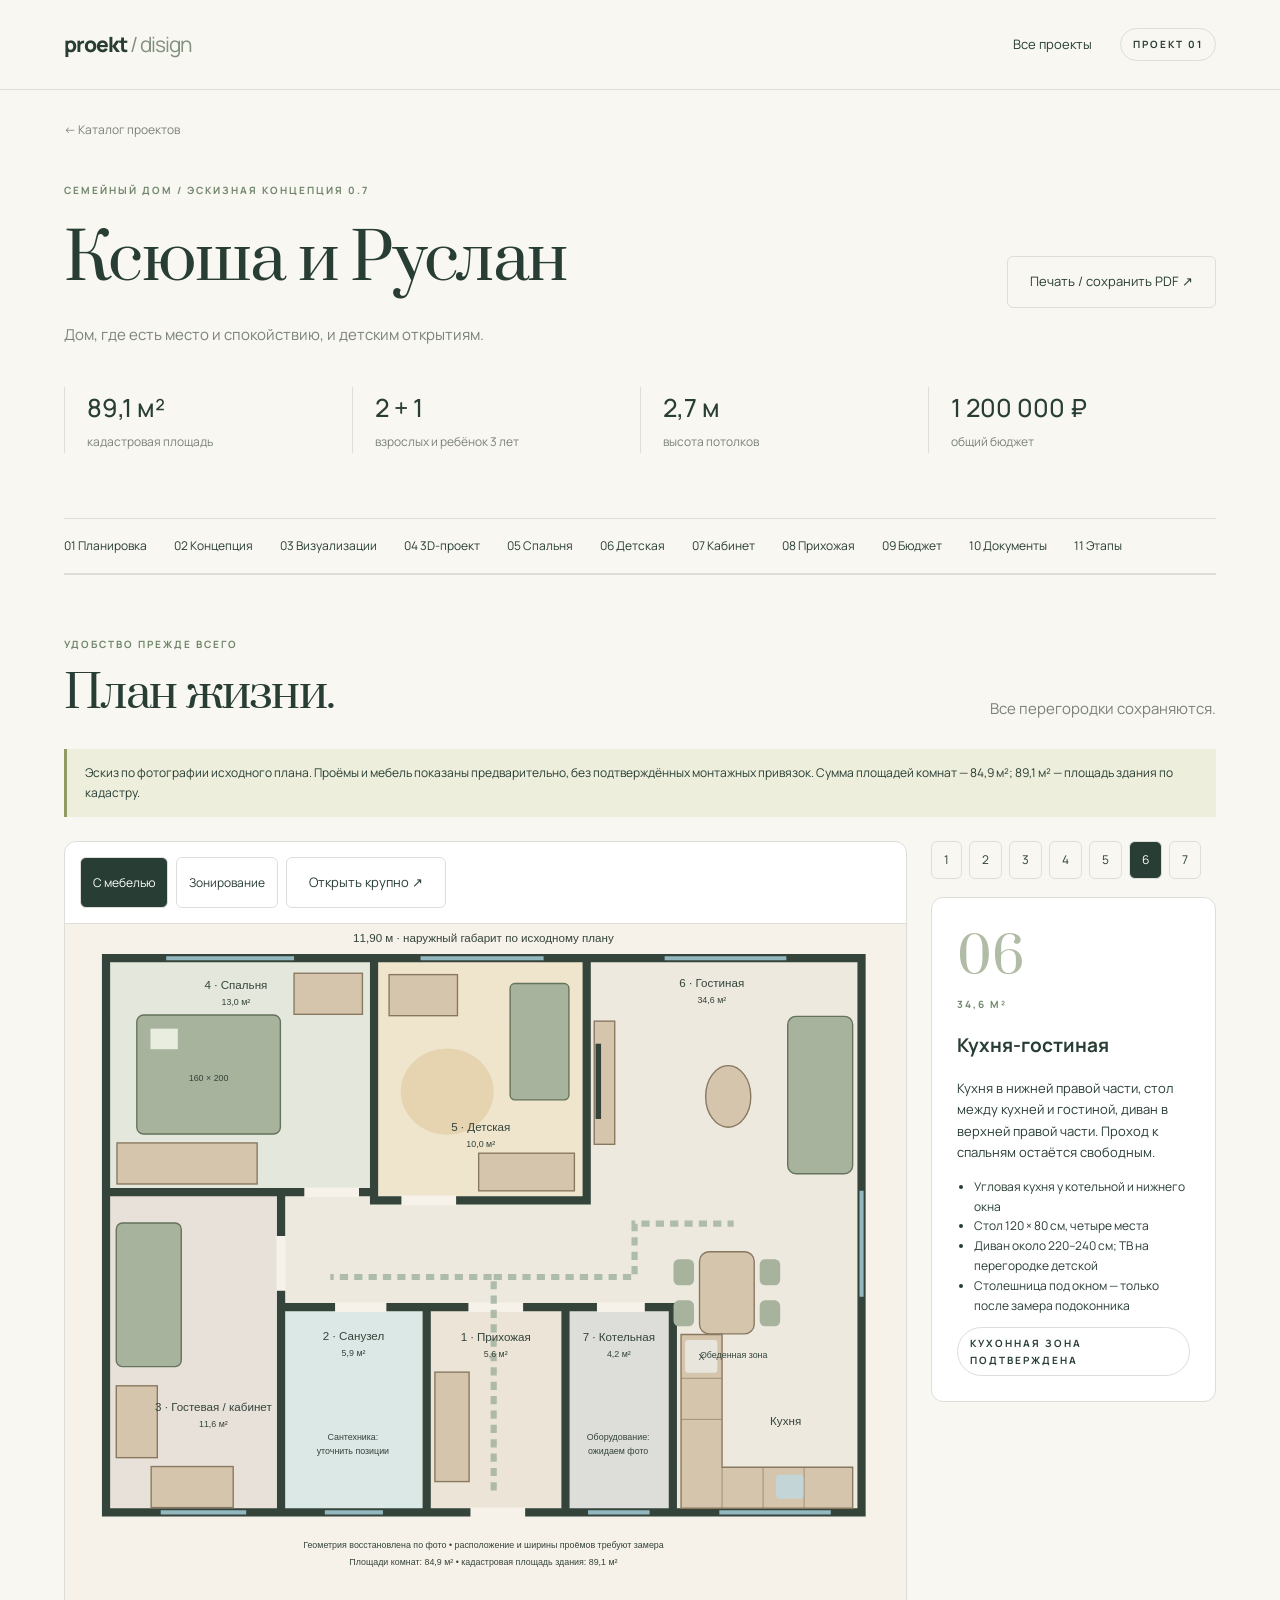
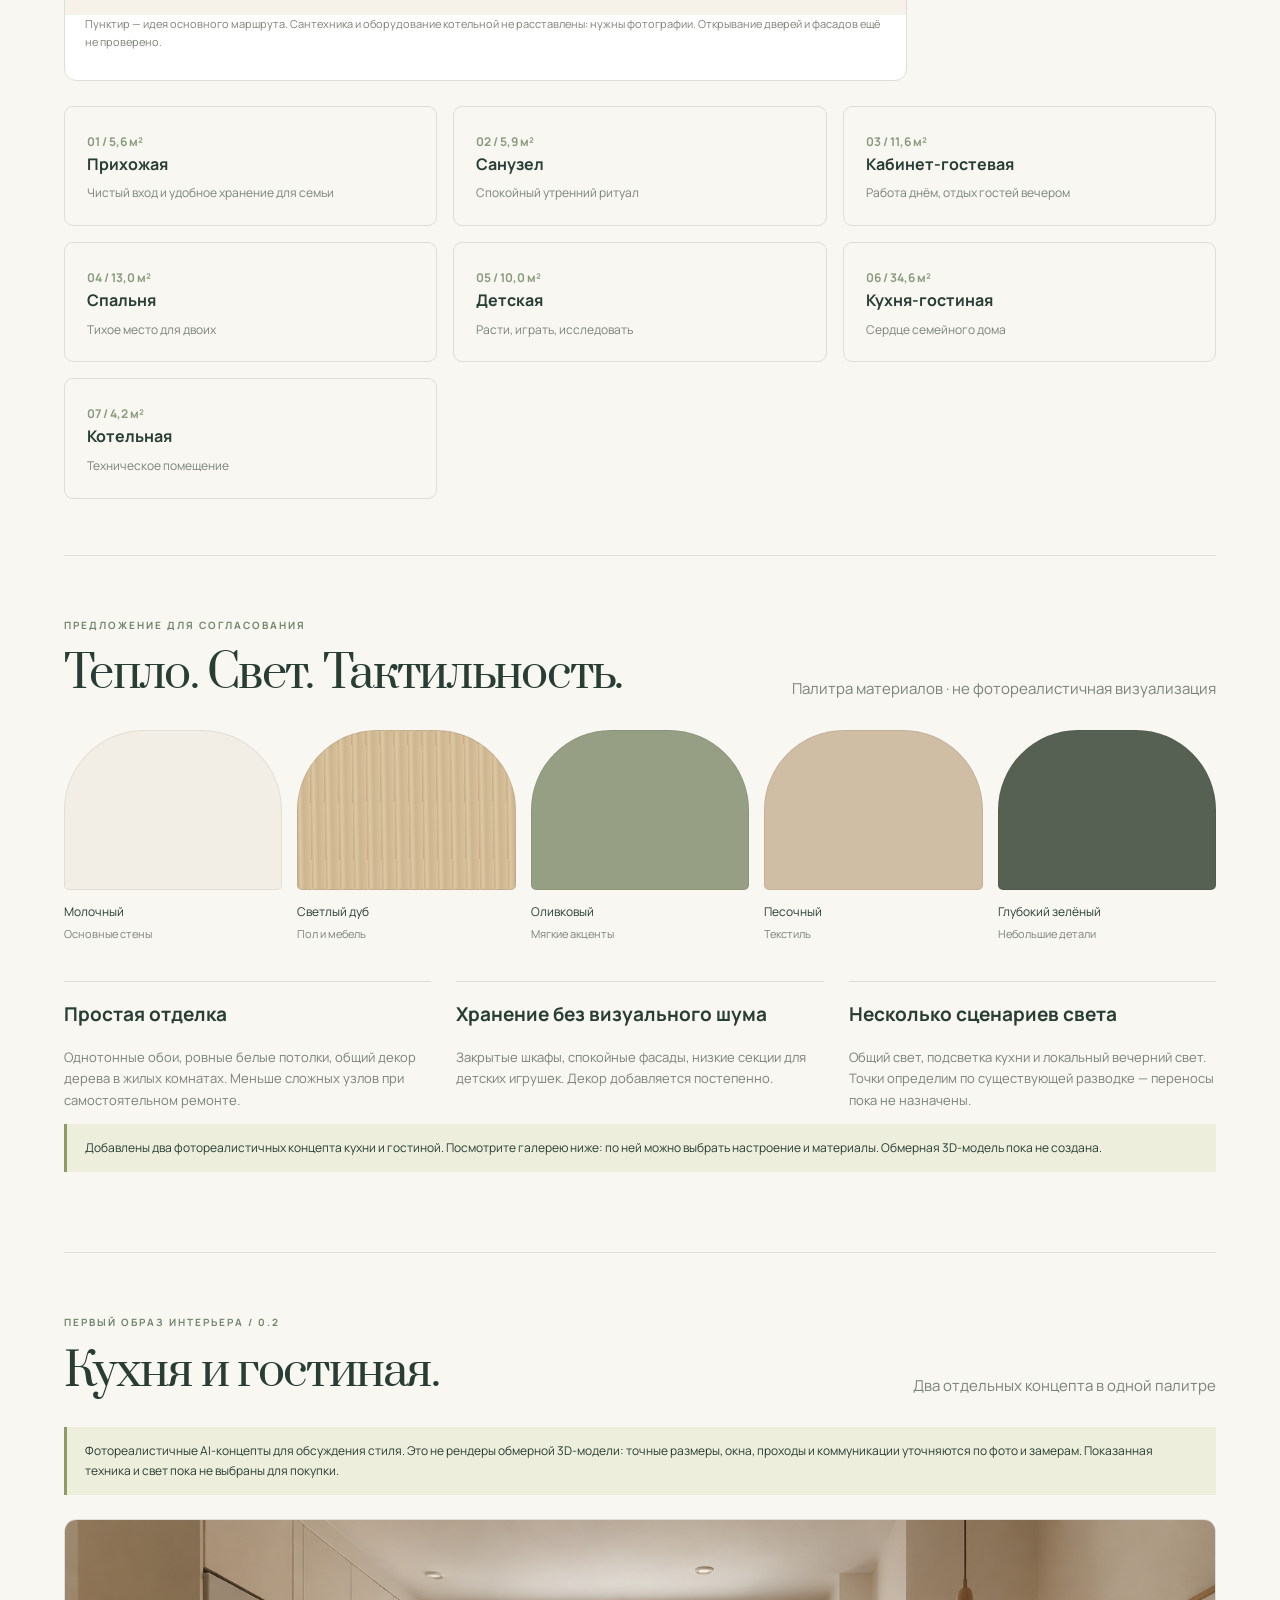
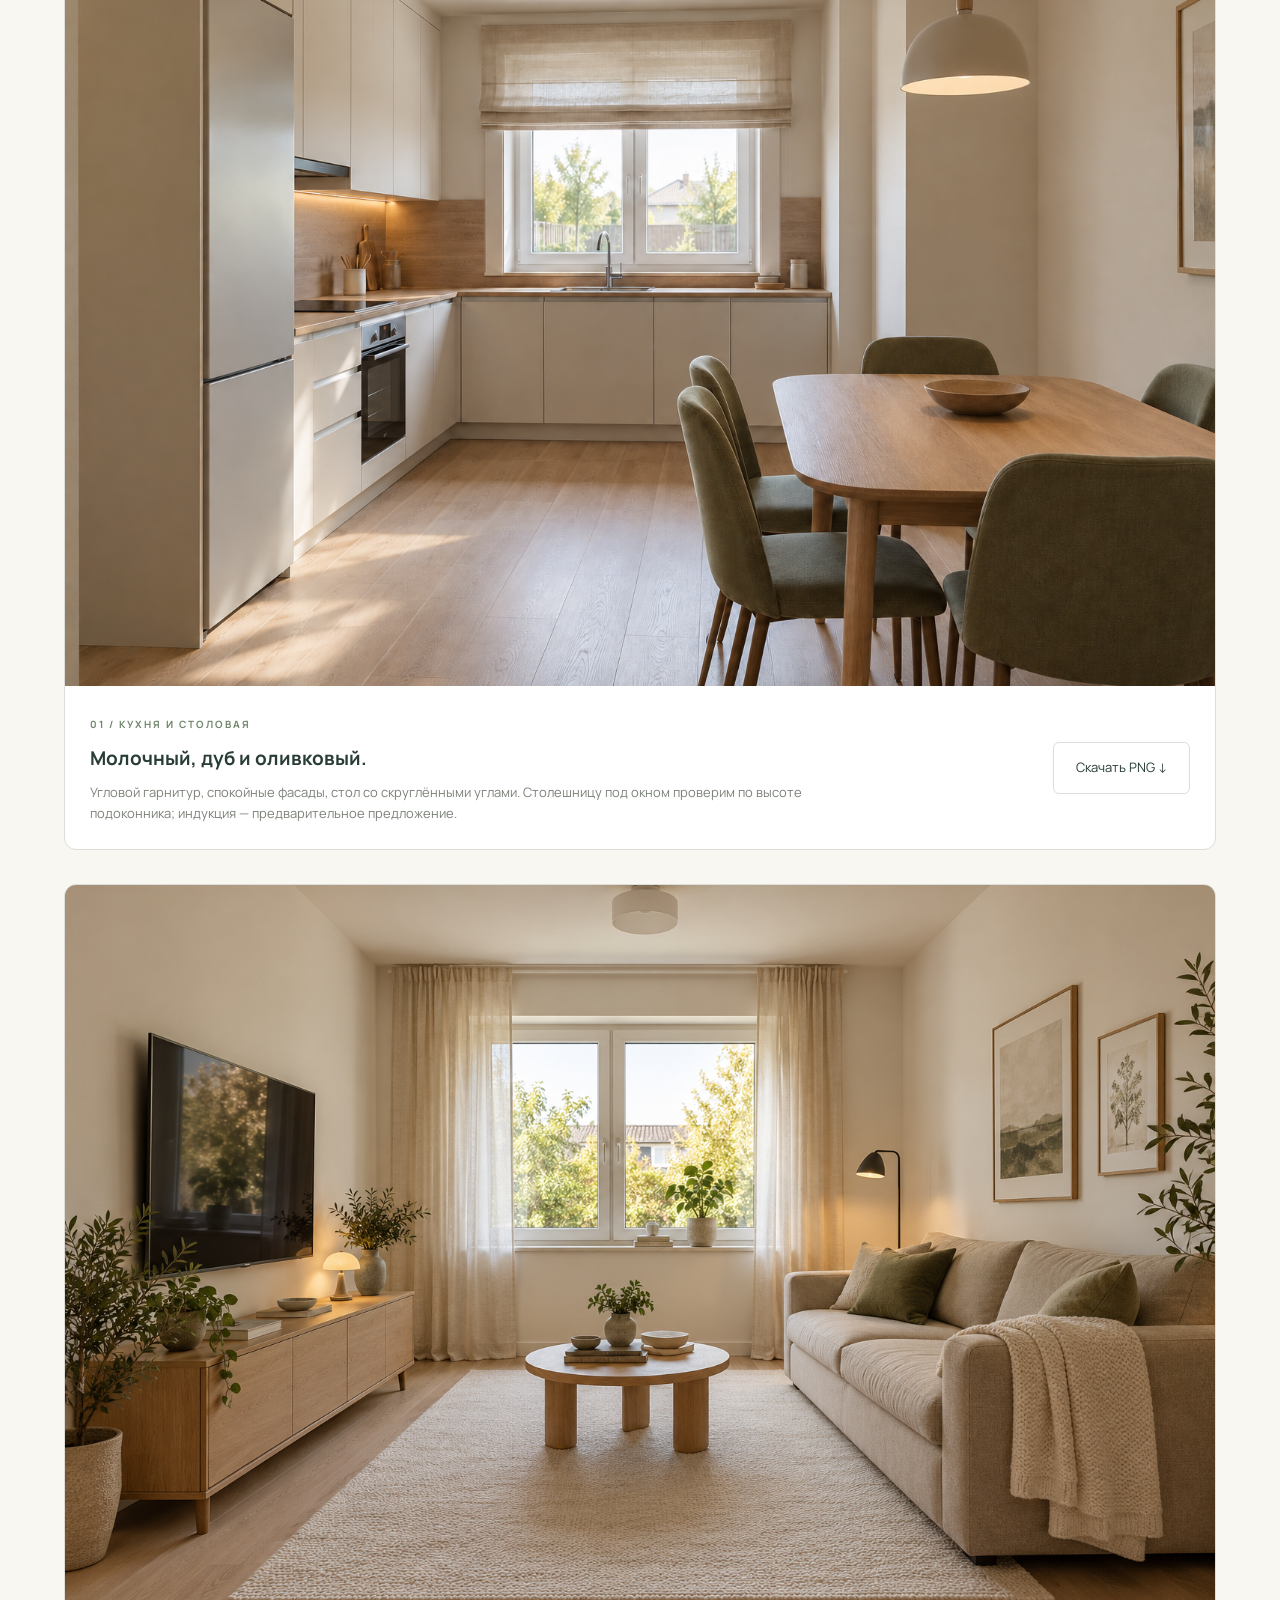
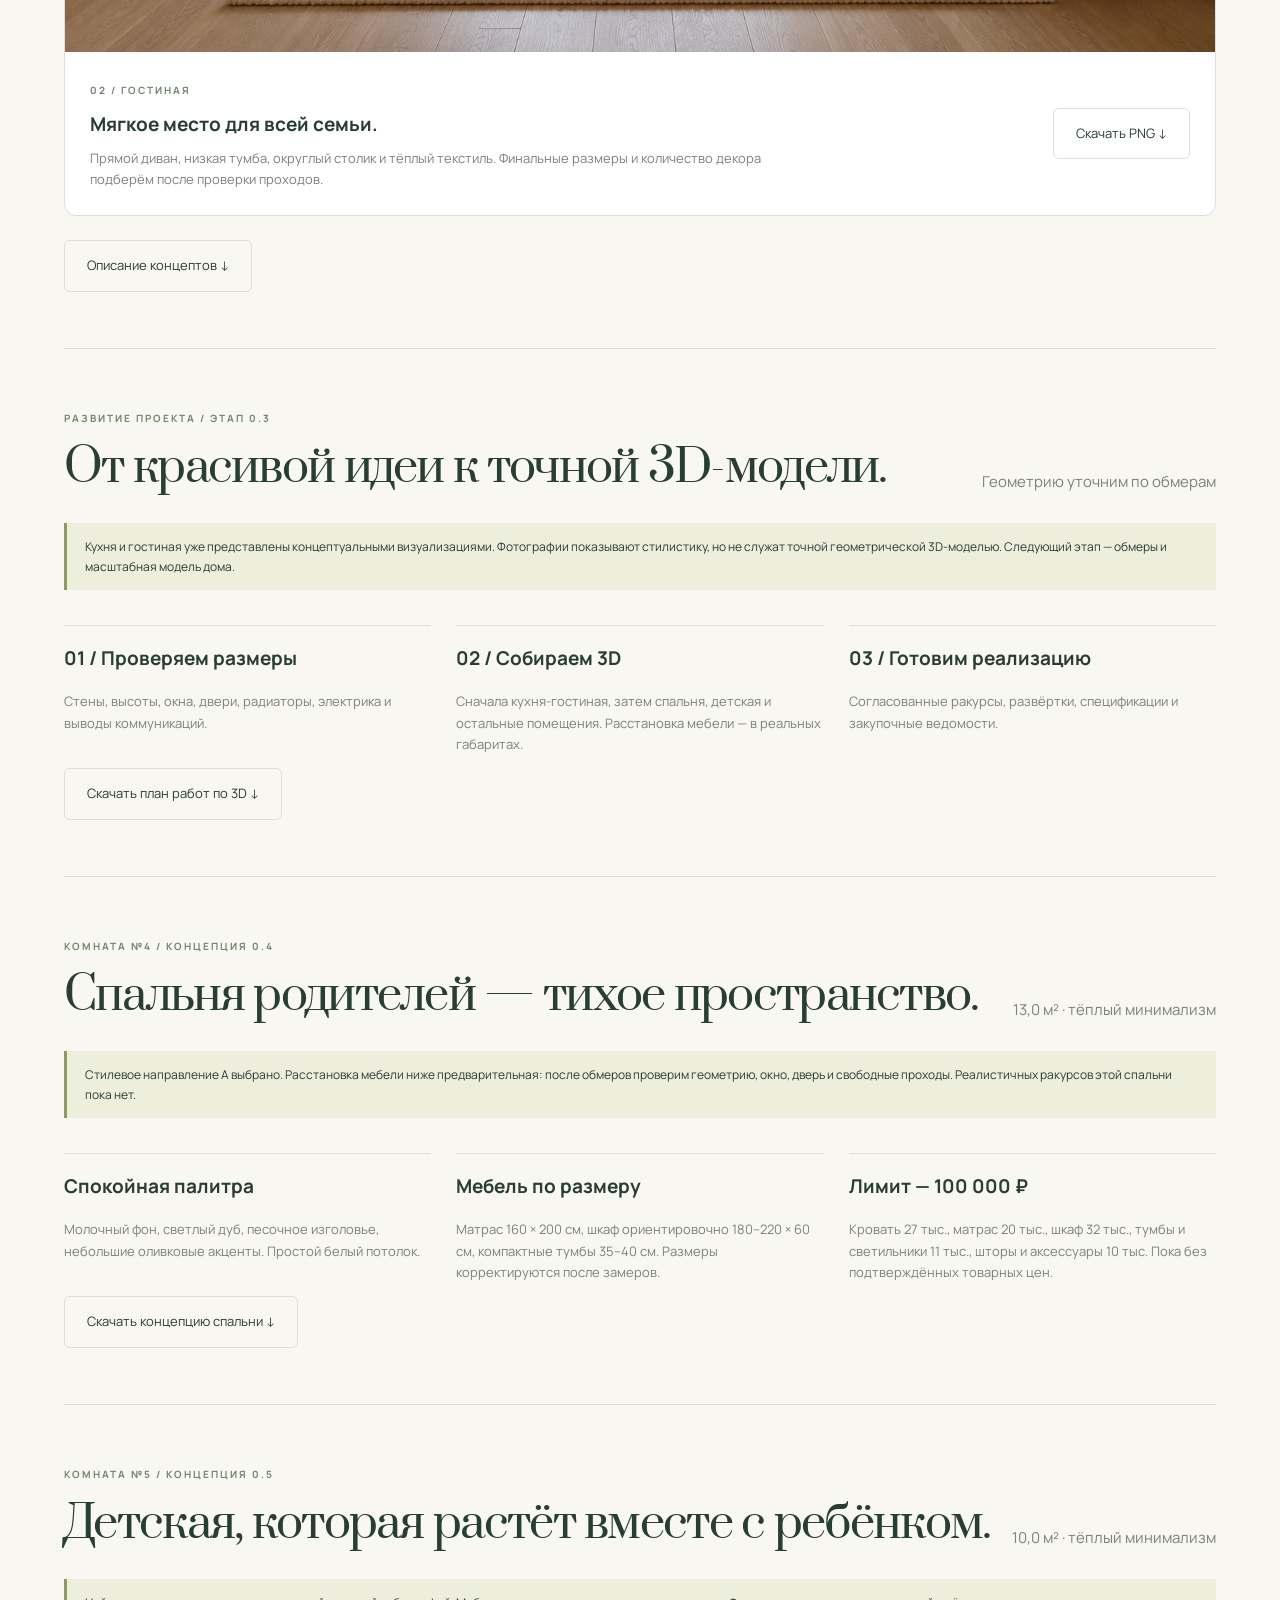
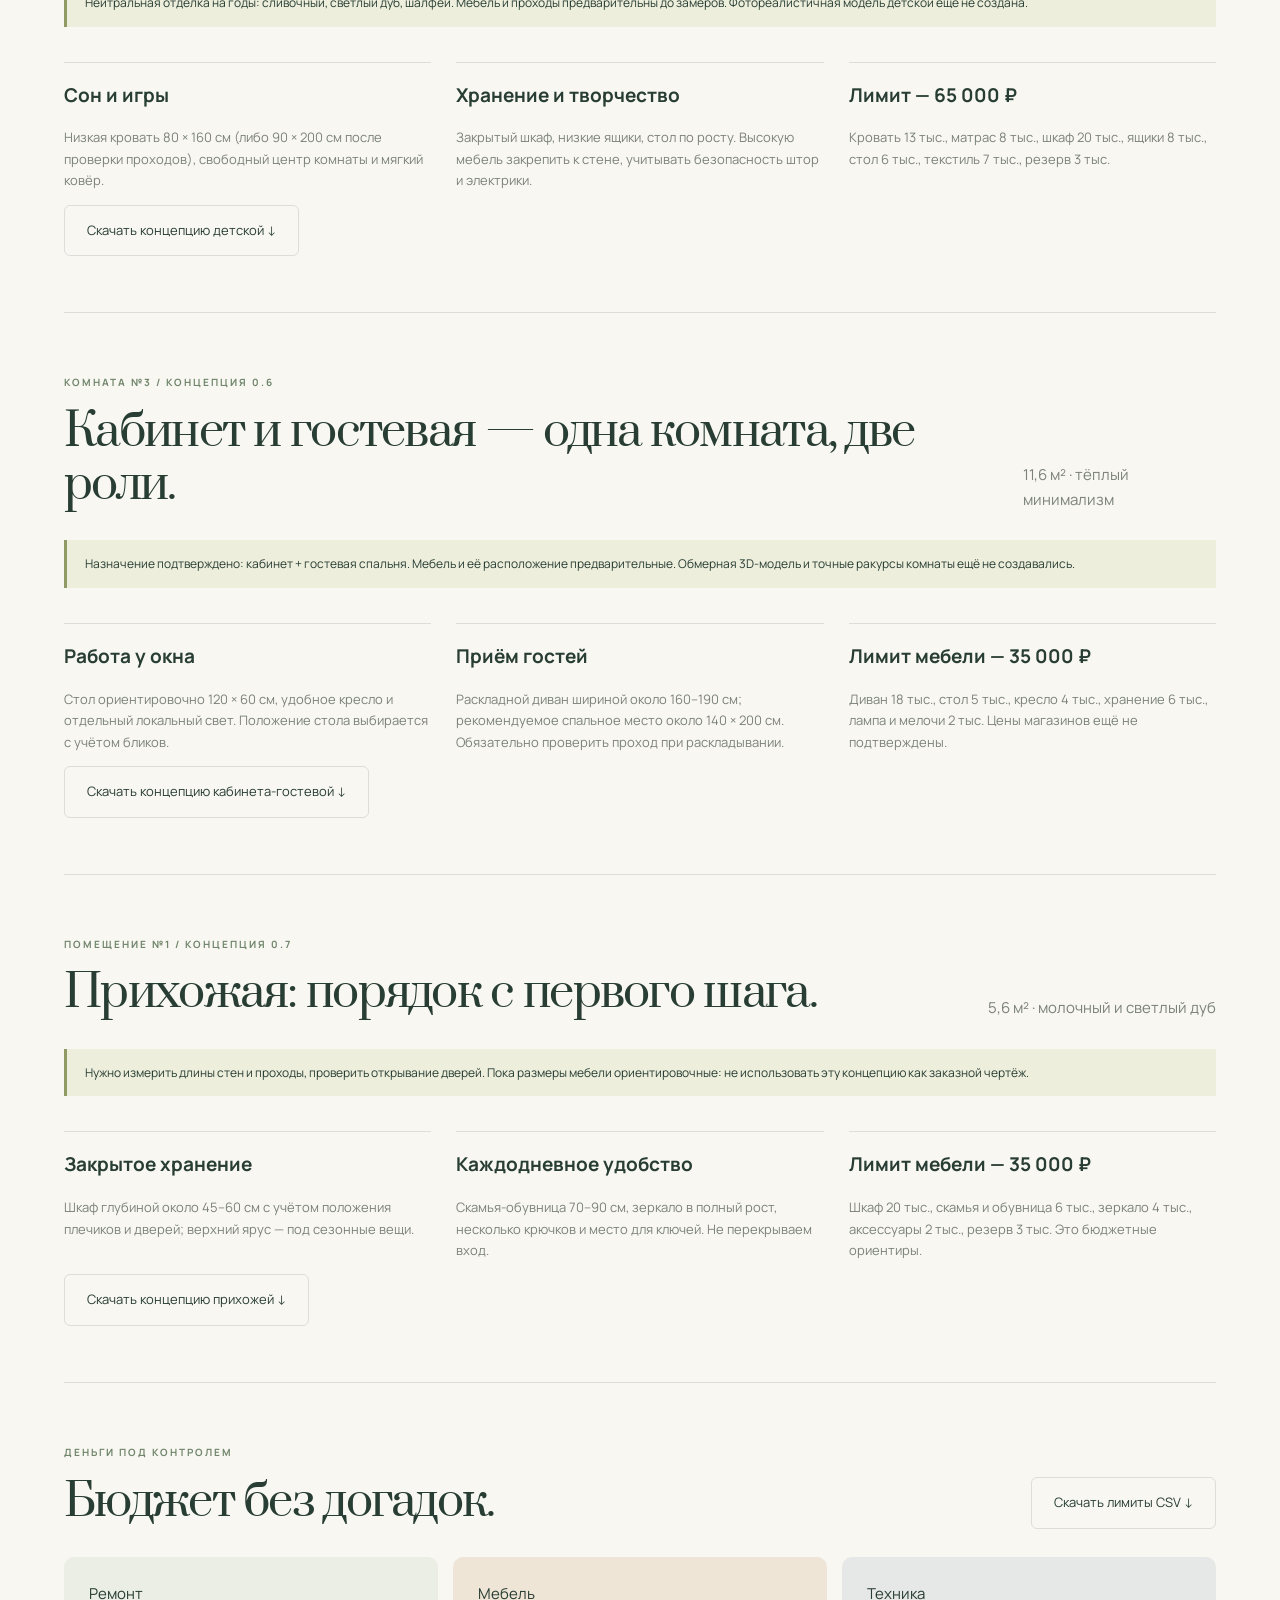
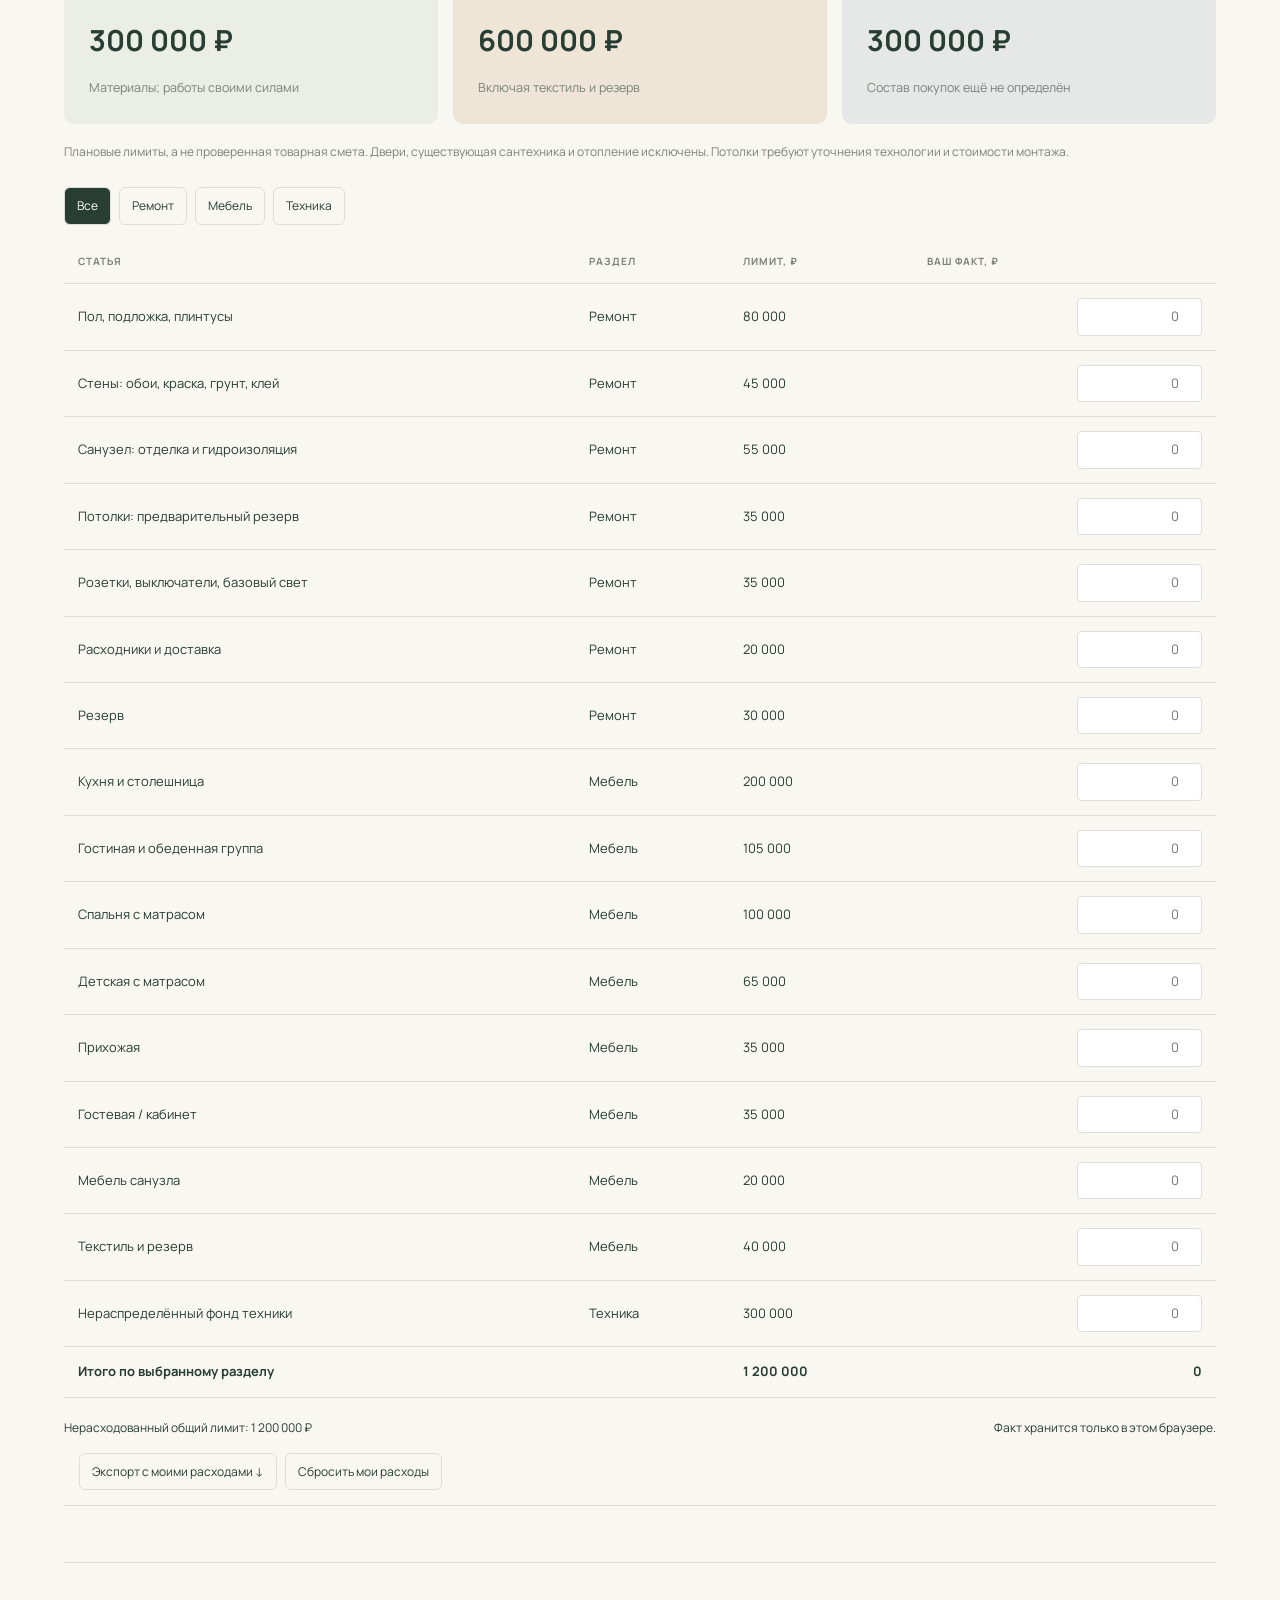
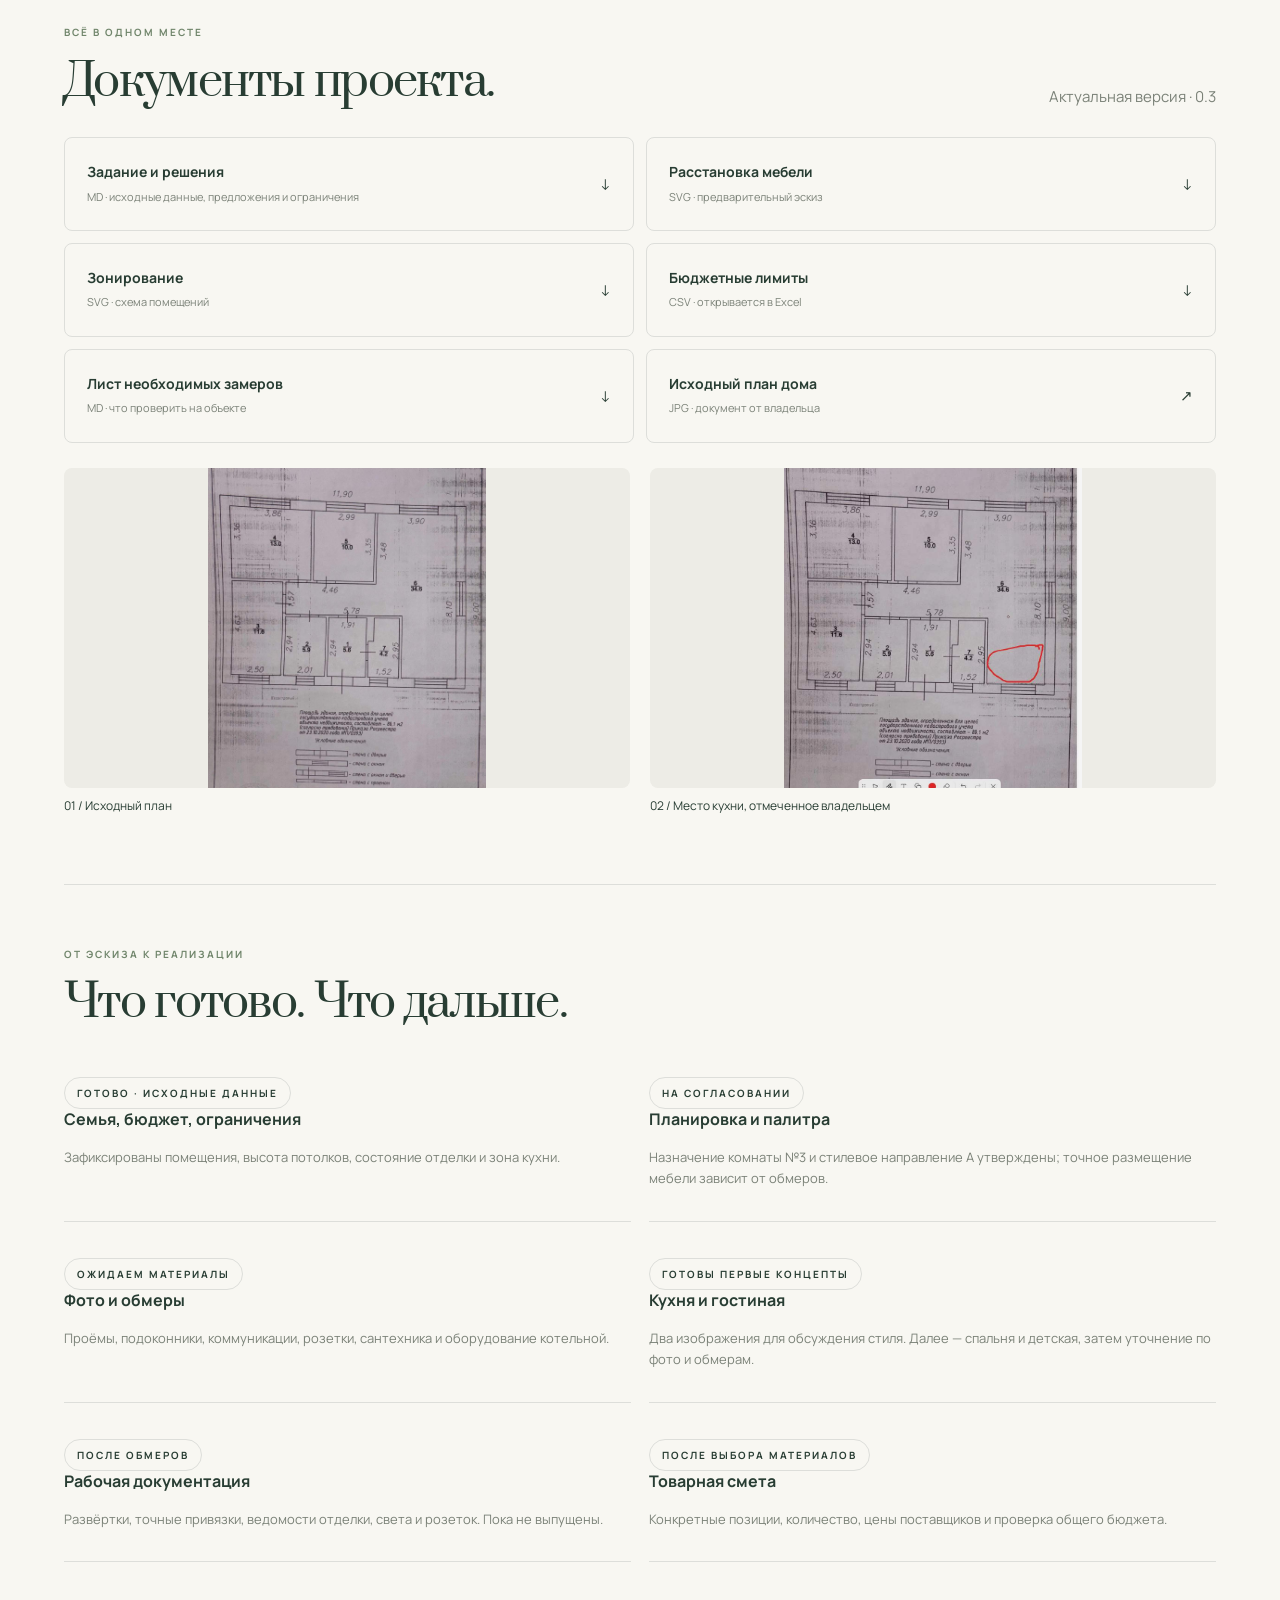
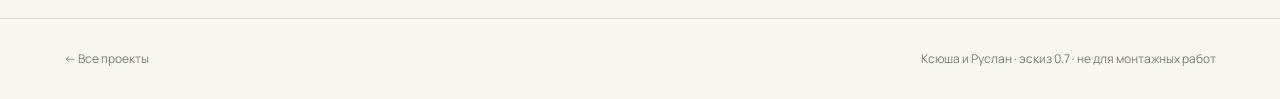
==== commit 2b5612e1: "feat: publish entryway design concept 0.7" ====
--- a/projects/ksyusha-ruslan/index.html
+++ b/projects/ksyusha-ruslan/index.html
@@ -1 +1 @@
-<!doctype html><html lang="ru"><head><meta charset="utf-8"><meta name="viewport" content="width=device-width,initial-scale=1"><meta name="description" content="Ксюша и Руслан: эскизный дизайн-проект семейного дома, планировка, палитра, бюджет и документы."><title>Ксюша и Руслан — Proekt Disign</title><link rel="stylesheet" href="../../assets/style.css?v=0.2"><script defer src="../../assets/data.js"></script><script defer src="../../assets/project.js"></script></head><body><header><a class="logo" href="../../index.html">proekt<span> / disign</span></a><nav><a href="../../index.html#projects">Все проекты</a><span class="tag">Проект 01</span></nav></header><main class="container"><a class="back" href="../../index.html">← Каталог проектов</a><section class="project-hero"><span class="eyebrow">Семейный дом / эскизная концепция 0.6</span><div class="project-title"><div><h1>Ксюша и Руслан</h1><p class="muted">Дом, где есть место и спокойствию, и детским открытиям.</p></div><button class="button secondary" id="print">Печать / сохранить PDF ↗</button></div><div class="summary-bar"><div><strong>89,1 м²</strong><span>кадастровая площадь</span></div><div><strong>2 + 1</strong><span>взрослых и ребёнок 3 лет</span></div><div><strong>2,7 м</strong><span>высота потолков</span></div><div><strong>1 200 000 ₽</strong><span>общий бюджет</span></div></div></section><nav class="tabs" aria-label="Разделы проекта"><a href="#plan">01 Планировка</a><a href="#concept">02 Концепция</a><a href="#visuals">03 Визуализации</a><a href="#model3d">04 3D-проект</a><a href="#bedroom">05 Спальня</a><a href="#nursery">06 Детская</a><a href="#office">07 Кабинет</a><a href="#budget">08 Бюджет</a><a href="#documents">09 Документы</a><a href="#next">10 Этапы</a></nav><section class="section" id="plan"><div class="section-head"><div><span class="eyebrow">Удобство прежде всего</span><h2>План жизни.</h2></div><p class="muted">Все перегородки сохраняются.</p></div><div class="notice">Эскиз по фотографии исходного плана. Проёмы и мебель показаны предварительно, без подтверждённых монтажных привязок. Сумма площадей комнат — 84,9 м²; 89,1 м² — площадь здания по кадастру.</div><div class="plan-layout"><div class="plan-board"><div class="toolbar"><button data-plan="furniture" aria-pressed="true">С мебелью</button><button data-plan="zones" aria-pressed="false">Зонирование</button><a class="button secondary" id="open-plan" href="../../assets/plan-furniture.svg" target="_blank" rel="noopener">Открыть крупно ↗</a></div><img id="plan-image" src="../../assets/plan-furniture.svg" alt="Предварительная схема расстановки мебели"><p class="plan-note">Пунктир — идея основного маршрута. Сантехника и оборудование котельной не расставлены: нужны фотографии. Открывание дверей и фасадов ещё не проверено.</p></div><aside><div class="room-buttons" aria-label="Выбрать помещение"></div><div class="room-detail" aria-live="polite"></div></aside></div><div class="rooms-grid"></div></section><section class="section" id="concept"><div class="section-head"><div><span class="eyebrow">Предложение для согласования</span><h2>Тепло. Свет. Тактильность.</h2></div><p class="muted">Палитра материалов · не фотореалистичная визуализация</p></div><div class="palette"><div><div class="swatch" style="background:#f2eee5"></div><p>Молочный</p><small>Основные стены</small></div><div><div class="swatch wood"></div><p>Светлый дуб</p><small>Пол и мебель</small></div><div><div class="swatch" style="background:#969f83"></div><p>Оливковый</p><small>Мягкие акценты</small></div><div><div class="swatch" style="background:#cfbea4"></div><p>Песочный</p><small>Текстиль</small></div><div><div class="swatch" style="background:#566154"></div><p>Глубокий зелёный</p><small>Небольшие детали</small></div></div><div class="material-grid"><div><h3>Простая отделка</h3><p>Однотонные обои, ровные белые потолки, общий декор дерева в жилых комнатах. Меньше сложных узлов при самостоятельном ремонте.</p></div><div><h3>Хранение без визуального шума</h3><p>Закрытые шкафы, спокойные фасады, низкие секции для детских игрушек. Декор добавляется постепенно.</p></div><div><h3>Несколько сценариев света</h3><p>Общий свет, подсветка кухни и локальный вечерний свет. Точки определим по существующей разводке — переносы пока не назначены.</p></div></div><div class="notice">Добавлены два фотореалистичных концепта кухни и гостиной. Посмотрите галерею ниже: по ней можно выбрать настроение и материалы. Обмерная 3D-модель пока не создана.</div></section><section class="section" id="visuals"><div class="section-head"><div><span class="eyebrow">Первый образ интерьера / 0.2</span><h2>Кухня и гостиная.</h2></div><p class="muted">Два отдельных концепта в одной палитре</p></div><div class="notice">Фотореалистичные AI-концепты для обсуждения стиля. Это не рендеры обмерной 3D-модели: точные размеры, окна, проходы и коммуникации уточняются по фото и замерам. Показанная техника и свет пока не выбраны для покупки.</div><div class="visual-gallery"><figure><a href="../../assets/kitchen-concept-v1.png" target="_blank" rel="noopener"><img src="../../assets/kitchen-concept-v1.png" width="1536" height="1024" loading="lazy" alt="Концепт кухни: молочные фасады, дубовая столешница, мойка у окна и оливковые стулья"></a><figcaption><div><span class="eyebrow">01 / Кухня и столовая</span><h3>Молочный, дуб и оливковый.</h3><p>Угловой гарнитур, спокойные фасады, стол со скруглёнными углами. Столешницу под окном проверим по высоте подоконника; индукция — предварительное предложение.</p></div><a class="button secondary" href="../../assets/kitchen-concept-v1.png" download>Скачать PNG ↓</a></figcaption></figure><figure><a href="../../assets/living-concept-v1.png" target="_blank" rel="noopener"><img src="../../assets/living-concept-v1.png" width="1536" height="1024" loading="lazy" alt="Концепт гостиной: песочный диван справа, телевизор слева, светлый дуб и льняные шторы"></a><figcaption><div><span class="eyebrow">02 / Гостиная</span><h3>Мягкое место для всей семьи.</h3><p>Прямой диван, низкая тумба, округлый столик и тёплый текстиль. Финальные размеры и количество декора подберём после проверки проходов.</p></div><a class="button secondary" href="../../assets/living-concept-v1.png" download>Скачать PNG ↓</a></figcaption></figure></div><a class="button secondary" href="../../docs/visual-concepts.md" download>Описание концептов ↓</a></section><section class="section" id="model3d"><div class="section-head"><div><span class="eyebrow">Развитие проекта / этап 0.3</span><h2>От красивой идеи к точной 3D-модели.</h2></div><p class="muted">Геометрию уточним по обмерам</p></div><div class="notice">Кухня и гостиная уже представлены концептуальными визуализациями. Фотографии показывают стилистику, но не служат точной геометрической 3D-моделью. Следующий этап — обмеры и масштабная модель дома.</div><div class="material-grid"><div><h3>01 / Проверяем размеры</h3><p>Стены, высоты, окна, двери, радиаторы, электрика и выводы коммуникаций.</p></div><div><h3>02 / Собираем 3D</h3><p>Сначала кухня-гостиная, затем спальня, детская и остальные помещения. Расстановка мебели — в реальных габаритах.</p></div><div><h3>03 / Готовим реализацию</h3><p>Согласованные ракурсы, развёртки, спецификации и закупочные ведомости.</p></div></div><a class="button secondary" href="../../docs/3d-roadmap.md" download>Скачать план работ по 3D ↓</a></section><section class="section" id="bedroom"><div class="section-head"><div><span class="eyebrow">Комната №4 / концепция 0.4</span><h2>Спальня родителей — тихое пространство.</h2></div><p class="muted">13,0 м² · тёплый минимализм</p></div><div class="notice">Стилевое направление А выбрано. Расстановка мебели ниже предварительная: после обмеров проверим геометрию, окно, дверь и свободные проходы. Реалистичных ракурсов этой спальни пока нет.</div><div class="material-grid"><div><h3>Спокойная палитра</h3><p>Молочный фон, светлый дуб, песочное изголовье, небольшие оливковые акценты. Простой белый потолок.</p></div><div><h3>Мебель по размеру</h3><p>Матрас 160 × 200 см, шкаф ориентировочно 180–220 × 60 см, компактные тумбы 35–40 см. Размеры корректируются после замеров.</p></div><div><h3>Лимит — 100 000 ₽</h3><p>Кровать 27 тыс., матрас 20 тыс., шкаф 32 тыс., тумбы и светильники 11 тыс., шторы и аксессуары 10 тыс. Пока без подтверждённых товарных цен.</p></div></div><a class="button secondary" href="../../docs/bedroom-concept.md" download>Скачать концепцию спальни ↓</a></section><section class="section" id="nursery"><div class="section-head"><div><span class="eyebrow">Комната №5 / концепция 0.5</span><h2>Детская, которая растёт вместе с ребёнком.</h2></div><p class="muted">10,0 м² · тёплый минимализм</p></div><div class="notice">Нейтральная отделка на годы: сливочный, светлый дуб, шалфей. Мебель и проходы предварительны до замеров. Фотореалистичная модель детской ещё не создана.</div><div class="material-grid"><div><h3>Сон и игры</h3><p>Низкая кровать 80 × 160 см (либо 90 × 200 см после проверки проходов), свободный центр комнаты и мягкий ковёр.</p></div><div><h3>Хранение и творчество</h3><p>Закрытый шкаф, низкие ящики, стол по росту. Высокую мебель закрепить к стене, учитывать безопасность штор и электрики.</p></div><div><h3>Лимит — 65 000 ₽</h3><p>Кровать 13 тыс., матрас 8 тыс., шкаф 20 тыс., ящики 8 тыс., стол 6 тыс., текстиль 7 тыс., резерв 3 тыс.</p></div></div><a class="button secondary" href="../../docs/nursery-concept.md" download>Скачать концепцию детской ↓</a></section><section class="section" id="office"><div class="section-head"><div><span class="eyebrow">Комната №3 / концепция 0.6</span><h2>Кабинет и гостевая — одна комната, две роли.</h2></div><p class="muted">11,6 м² · тёплый минимализм</p></div><div class="notice">Назначение подтверждено: кабинет + гостевая спальня. Мебель и её расположение предварительные. Обмерная 3D-модель и точные ракурсы комнаты ещё не создавались.</div><div class="material-grid"><div><h3>Работа у окна</h3><p>Стол ориентировочно 120 × 60 см, удобное кресло и отдельный локальный свет. Положение стола выбирается с учётом бликов.</p></div><div><h3>Приём гостей</h3><p>Раскладной диван шириной около 160–190 см; рекомендуемое спальное место около 140 × 200 см. Обязательно проверить проход при раскладывании.</p></div><div><h3>Лимит мебели — 35 000 ₽</h3><p>Диван 18 тыс., стол 5 тыс., кресло 4 тыс., хранение 6 тыс., лампа и мелочи 2 тыс. Цены магазинов ещё не подтверждены.</p></div></div><a class="button secondary" href="../../docs/office-guest-concept.md" download>Скачать концепцию кабинета-гостевой ↓</a></section><section class="section" id="budget"><div class="section-head"><div><span class="eyebrow">Деньги под контролем</span><h2>Бюджет без догадок.</h2></div><a class="button secondary" href="../../docs/budget.csv" download>Скачать лимиты CSV ↓</a></div><div class="budget-top"><div class="budget-card">Ремонт<strong>300 000 ₽</strong><small>Материалы; работы своими силами</small></div><div class="budget-card">Мебель<strong>600 000 ₽</strong><small>Включая текстиль и резерв</small></div><div class="budget-card">Техника<strong>300 000 ₽</strong><small>Состав покупок ещё не определён</small></div></div><p class="muted" style="font-size:12px;margin-top:18px">Плановые лимиты, а не проверенная товарная смета. Двери, существующая сантехника и отопление исключены. Потолки требуют уточнения технологии и стоимости монтажа.</p><div class="filters" aria-label="Раздел бюджета"><button data-filter="Все" aria-pressed="true">Все</button><button data-filter="Ремонт" aria-pressed="false">Ремонт</button><button data-filter="Мебель" aria-pressed="false">Мебель</button><button data-filter="Техника" aria-pressed="false">Техника</button></div><div class="table-wrap"><table><thead><tr><th>Статья</th><th>Раздел</th><th>Лимит, ₽</th><th>Ваш факт, ₽</th></tr></thead><tbody id="budget-rows"></tbody><tfoot><tr><td colspan="2">Итого по выбранному разделу</td><td id="plan-total"></td><td id="actual-total"></td></tr></tfoot></table></div><div class="budget-foot"><span id="budget-status" aria-live="polite"></span><span>Факт хранится только в этом браузере.</span></div><div class="toolbar"><button id="export-budget">Экспорт с моими расходами ↓</button><button id="reset-budget">Сбросить мои расходы</button></div></section><section class="section" id="documents"><div class="section-head"><div><span class="eyebrow">Всё в одном месте</span><h2>Документы проекта.</h2></div><p class="muted">Актуальная версия · 0.3</p></div><div class="docs"><a class="doc" href="../../docs/project-brief.md" download><div><strong>Задание и решения</strong><small>MD · исходные данные, предложения и ограничения</small></div><span>↓</span></a><a class="doc" href="../../assets/plan-furniture.svg" download><div><strong>Расстановка мебели</strong><small>SVG · предварительный эскиз</small></div><span>↓</span></a><a class="doc" href="../../assets/plan-zones.svg" download><div><strong>Зонирование</strong><small>SVG · схема помещений</small></div><span>↓</span></a><a class="doc" href="../../docs/budget.csv" download><div><strong>Бюджетные лимиты</strong><small>CSV · открывается в Excel</small></div><span>↓</span></a><a class="doc" href="../../docs/measurements.md" download><div><strong>Лист необходимых замеров</strong><small>MD · что проверить на объекте</small></div><span>↓</span></a><a class="doc" href="../../assets/source-plan.jpg" target="_blank" rel="noopener"><div><strong>Исходный план дома</strong><small>JPG · документ от владельца</small></div><span>↗</span></a></div><div class="source-grid"><div><a href="../../assets/source-plan.jpg" target="_blank" rel="noopener"><img loading="lazy" src="../../assets/source-plan.jpg" alt="Исходный кадастровый план"></a><p>01 / Исходный план</p></div><div><a href="../../assets/kitchen-location.jpg" target="_blank" rel="noopener"><img loading="lazy" src="../../assets/kitchen-location.jpg" alt="План с отмеченным владельцем местом кухни"></a><p>02 / Место кухни, отмеченное владельцем</p></div></div></section><section class="section" id="next"><div class="section-head"><div><span class="eyebrow">От эскиза к реализации</span><h2>Что готово. Что дальше.</h2></div></div><div class="status-list"><div><span class="tag">Готово · исходные данные</span><h3>Семья, бюджет, ограничения</h3><p>Зафиксированы помещения, высота потолков, состояние отделки и зона кухни.</p></div><div><span class="tag">На согласовании</span><h3>Планировка и палитра</h3><p>Назначение комнаты №3 и стилевое направление А утверждены; точное размещение мебели зависит от обмеров.</p></div><div><span class="tag">Ожидаем материалы</span><h3>Фото и обмеры</h3><p>Проёмы, подоконники, коммуникации, розетки, сантехника и оборудование котельной.</p></div><div><span class="tag">Готовы первые концепты</span><h3>Кухня и гостиная</h3><p>Два изображения для обсуждения стиля. Далее — спальня и детская, затем уточнение по фото и обмерам.</p></div><div><span class="tag">После обмеров</span><h3>Рабочая документация</h3><p>Развёртки, точные привязки, ведомости отделки, света и розеток. Пока не выпущены.</p></div><div><span class="tag">После выбора материалов</span><h3>Товарная смета</h3><p>Конкретные позиции, количество, цены поставщиков и проверка общего бюджета.</p></div></div></section></main><footer><a href="../../index.html">← Все проекты</a><span>Ксюша и Руслан · эскиз 0.6 · не для монтажных работ</span></footer></body></html>
+<!doctype html><html lang="ru"><head><meta charset="utf-8"><meta name="viewport" content="width=device-width,initial-scale=1"><meta name="description" content="Ксюша и Руслан: эскизный дизайн-проект семейного дома, планировка, палитра, бюджет и документы."><title>Ксюша и Руслан — Proekt Disign</title><link rel="stylesheet" href="../../assets/style.css?v=0.2"><script defer src="../../assets/data.js"></script><script defer src="../../assets/project.js"></script></head><body><header><a class="logo" href="../../index.html">proekt<span> / disign</span></a><nav><a href="../../index.html#projects">Все проекты</a><span class="tag">Проект 01</span></nav></header><main class="container"><a class="back" href="../../index.html">← Каталог проектов</a><section class="project-hero"><span class="eyebrow">Семейный дом / эскизная концепция 0.7</span><div class="project-title"><div><h1>Ксюша и Руслан</h1><p class="muted">Дом, где есть место и спокойствию, и детским открытиям.</p></div><button class="button secondary" id="print">Печать / сохранить PDF ↗</button></div><div class="summary-bar"><div><strong>89,1 м²</strong><span>кадастровая площадь</span></div><div><strong>2 + 1</strong><span>взрослых и ребёнок 3 лет</span></div><div><strong>2,7 м</strong><span>высота потолков</span></div><div><strong>1 200 000 ₽</strong><span>общий бюджет</span></div></div></section><nav class="tabs" aria-label="Разделы проекта"><a href="#plan">01 Планировка</a><a href="#concept">02 Концепция</a><a href="#visuals">03 Визуализации</a><a href="#model3d">04 3D-проект</a><a href="#bedroom">05 Спальня</a><a href="#nursery">06 Детская</a><a href="#office">07 Кабинет</a><a href="#entryway">08 Прихожая</a><a href="#budget">09 Бюджет</a><a href="#documents">10 Документы</a><a href="#next">11 Этапы</a></nav><section class="section" id="plan"><div class="section-head"><div><span class="eyebrow">Удобство прежде всего</span><h2>План жизни.</h2></div><p class="muted">Все перегородки сохраняются.</p></div><div class="notice">Эскиз по фотографии исходного плана. Проёмы и мебель показаны предварительно, без подтверждённых монтажных привязок. Сумма площадей комнат — 84,9 м²; 89,1 м² — площадь здания по кадастру.</div><div class="plan-layout"><div class="plan-board"><div class="toolbar"><button data-plan="furniture" aria-pressed="true">С мебелью</button><button data-plan="zones" aria-pressed="false">Зонирование</button><a class="button secondary" id="open-plan" href="../../assets/plan-furniture.svg" target="_blank" rel="noopener">Открыть крупно ↗</a></div><img id="plan-image" src="../../assets/plan-furniture.svg" alt="Предварительная схема расстановки мебели"><p class="plan-note">Пунктир — идея основного маршрута. Сантехника и оборудование котельной не расставлены: нужны фотографии. Открывание дверей и фасадов ещё не проверено.</p></div><aside><div class="room-buttons" aria-label="Выбрать помещение"></div><div class="room-detail" aria-live="polite"></div></aside></div><div class="rooms-grid"></div></section><section class="section" id="concept"><div class="section-head"><div><span class="eyebrow">Предложение для согласования</span><h2>Тепло. Свет. Тактильность.</h2></div><p class="muted">Палитра материалов · не фотореалистичная визуализация</p></div><div class="palette"><div><div class="swatch" style="background:#f2eee5"></div><p>Молочный</p><small>Основные стены</small></div><div><div class="swatch wood"></div><p>Светлый дуб</p><small>Пол и мебель</small></div><div><div class="swatch" style="background:#969f83"></div><p>Оливковый</p><small>Мягкие акценты</small></div><div><div class="swatch" style="background:#cfbea4"></div><p>Песочный</p><small>Текстиль</small></div><div><div class="swatch" style="background:#566154"></div><p>Глубокий зелёный</p><small>Небольшие детали</small></div></div><div class="material-grid"><div><h3>Простая отделка</h3><p>Однотонные обои, ровные белые потолки, общий декор дерева в жилых комнатах. Меньше сложных узлов при самостоятельном ремонте.</p></div><div><h3>Хранение без визуального шума</h3><p>Закрытые шкафы, спокойные фасады, низкие секции для детских игрушек. Декор добавляется постепенно.</p></div><div><h3>Несколько сценариев света</h3><p>Общий свет, подсветка кухни и локальный вечерний свет. Точки определим по существующей разводке — переносы пока не назначены.</p></div></div><div class="notice">Добавлены два фотореалистичных концепта кухни и гостиной. Посмотрите галерею ниже: по ней можно выбрать настроение и материалы. Обмерная 3D-модель пока не создана.</div></section><section class="section" id="visuals"><div class="section-head"><div><span class="eyebrow">Первый образ интерьера / 0.2</span><h2>Кухня и гостиная.</h2></div><p class="muted">Два отдельных концепта в одной палитре</p></div><div class="notice">Фотореалистичные AI-концепты для обсуждения стиля. Это не рендеры обмерной 3D-модели: точные размеры, окна, проходы и коммуникации уточняются по фото и замерам. Показанная техника и свет пока не выбраны для покупки.</div><div class="visual-gallery"><figure><a href="../../assets/kitchen-concept-v1.png" target="_blank" rel="noopener"><img src="../../assets/kitchen-concept-v1.png" width="1536" height="1024" loading="lazy" alt="Концепт кухни: молочные фасады, дубовая столешница, мойка у окна и оливковые стулья"></a><figcaption><div><span class="eyebrow">01 / Кухня и столовая</span><h3>Молочный, дуб и оливковый.</h3><p>Угловой гарнитур, спокойные фасады, стол со скруглёнными углами. Столешницу под окном проверим по высоте подоконника; индукция — предварительное предложение.</p></div><a class="button secondary" href="../../assets/kitchen-concept-v1.png" download>Скачать PNG ↓</a></figcaption></figure><figure><a href="../../assets/living-concept-v1.png" target="_blank" rel="noopener"><img src="../../assets/living-concept-v1.png" width="1536" height="1024" loading="lazy" alt="Концепт гостиной: песочный диван справа, телевизор слева, светлый дуб и льняные шторы"></a><figcaption><div><span class="eyebrow">02 / Гостиная</span><h3>Мягкое место для всей семьи.</h3><p>Прямой диван, низкая тумба, округлый столик и тёплый текстиль. Финальные размеры и количество декора подберём после проверки проходов.</p></div><a class="button secondary" href="../../assets/living-concept-v1.png" download>Скачать PNG ↓</a></figcaption></figure></div><a class="button secondary" href="../../docs/visual-concepts.md" download>Описание концептов ↓</a></section><section class="section" id="model3d"><div class="section-head"><div><span class="eyebrow">Развитие проекта / этап 0.3</span><h2>От красивой идеи к точной 3D-модели.</h2></div><p class="muted">Геометрию уточним по обмерам</p></div><div class="notice">Кухня и гостиная уже представлены концептуальными визуализациями. Фотографии показывают стилистику, но не служат точной геометрической 3D-моделью. Следующий этап — обмеры и масштабная модель дома.</div><div class="material-grid"><div><h3>01 / Проверяем размеры</h3><p>Стены, высоты, окна, двери, радиаторы, электрика и выводы коммуникаций.</p></div><div><h3>02 / Собираем 3D</h3><p>Сначала кухня-гостиная, затем спальня, детская и остальные помещения. Расстановка мебели — в реальных габаритах.</p></div><div><h3>03 / Готовим реализацию</h3><p>Согласованные ракурсы, развёртки, спецификации и закупочные ведомости.</p></div></div><a class="button secondary" href="../../docs/3d-roadmap.md" download>Скачать план работ по 3D ↓</a></section><section class="section" id="bedroom"><div class="section-head"><div><span class="eyebrow">Комната №4 / концепция 0.4</span><h2>Спальня родителей — тихое пространство.</h2></div><p class="muted">13,0 м² · тёплый минимализм</p></div><div class="notice">Стилевое направление А выбрано. Расстановка мебели ниже предварительная: после обмеров проверим геометрию, окно, дверь и свободные проходы. Реалистичных ракурсов этой спальни пока нет.</div><div class="material-grid"><div><h3>Спокойная палитра</h3><p>Молочный фон, светлый дуб, песочное изголовье, небольшие оливковые акценты. Простой белый потолок.</p></div><div><h3>Мебель по размеру</h3><p>Матрас 160 × 200 см, шкаф ориентировочно 180–220 × 60 см, компактные тумбы 35–40 см. Размеры корректируются после замеров.</p></div><div><h3>Лимит — 100 000 ₽</h3><p>Кровать 27 тыс., матрас 20 тыс., шкаф 32 тыс., тумбы и светильники 11 тыс., шторы и аксессуары 10 тыс. Пока без подтверждённых товарных цен.</p></div></div><a class="button secondary" href="../../docs/bedroom-concept.md" download>Скачать концепцию спальни ↓</a></section><section class="section" id="nursery"><div class="section-head"><div><span class="eyebrow">Комната №5 / концепция 0.5</span><h2>Детская, которая растёт вместе с ребёнком.</h2></div><p class="muted">10,0 м² · тёплый минимализм</p></div><div class="notice">Нейтральная отделка на годы: сливочный, светлый дуб, шалфей. Мебель и проходы предварительны до замеров. Фотореалистичная модель детской ещё не создана.</div><div class="material-grid"><div><h3>Сон и игры</h3><p>Низкая кровать 80 × 160 см (либо 90 × 200 см после проверки проходов), свободный центр комнаты и мягкий ковёр.</p></div><div><h3>Хранение и творчество</h3><p>Закрытый шкаф, низкие ящики, стол по росту. Высокую мебель закрепить к стене, учитывать безопасность штор и электрики.</p></div><div><h3>Лимит — 65 000 ₽</h3><p>Кровать 13 тыс., матрас 8 тыс., шкаф 20 тыс., ящики 8 тыс., стол 6 тыс., текстиль 7 тыс., резерв 3 тыс.</p></div></div><a class="button secondary" href="../../docs/nursery-concept.md" download>Скачать концепцию детской ↓</a></section><section class="section" id="office"><div class="section-head"><div><span class="eyebrow">Комната №3 / концепция 0.6</span><h2>Кабинет и гостевая — одна комната, две роли.</h2></div><p class="muted">11,6 м² · тёплый минимализм</p></div><div class="notice">Назначение подтверждено: кабинет + гостевая спальня. Мебель и её расположение предварительные. Обмерная 3D-модель и точные ракурсы комнаты ещё не создавались.</div><div class="material-grid"><div><h3>Работа у окна</h3><p>Стол ориентировочно 120 × 60 см, удобное кресло и отдельный локальный свет. Положение стола выбирается с учётом бликов.</p></div><div><h3>Приём гостей</h3><p>Раскладной диван шириной около 160–190 см; рекомендуемое спальное место около 140 × 200 см. Обязательно проверить проход при раскладывании.</p></div><div><h3>Лимит мебели — 35 000 ₽</h3><p>Диван 18 тыс., стол 5 тыс., кресло 4 тыс., хранение 6 тыс., лампа и мелочи 2 тыс. Цены магазинов ещё не подтверждены.</p></div></div><a class="button secondary" href="../../docs/office-guest-concept.md" download>Скачать концепцию кабинета-гостевой ↓</a></section><section class="section" id="entryway"><div class="section-head"><div><span class="eyebrow">Помещение №1 / концепция 0.7</span><h2>Прихожая: порядок с первого шага.</h2></div><p class="muted">5,6 м² · молочный и светлый дуб</p></div><div class="notice">Нужно измерить длины стен и проходы, проверить открывание дверей. Пока размеры мебели ориентировочные: не использовать эту концепцию как заказной чертёж.</div><div class="material-grid"><div><h3>Закрытое хранение</h3><p>Шкаф глубиной около 45–60 см с учётом положения плечиков и дверей; верхний ярус — под сезонные вещи.</p></div><div><h3>Каждодневное удобство</h3><p>Скамья-обувница 70–90 см, зеркало в полный рост, несколько крючков и место для ключей. Не перекрываем вход.</p></div><div><h3>Лимит мебели — 35 000 ₽</h3><p>Шкаф 20 тыс., скамья и обувница 6 тыс., зеркало 4 тыс., аксессуары 2 тыс., резерв 3 тыс. Это бюджетные ориентиры.</p></div></div><a class="button secondary" href="../../docs/entryway-concept.md" download>Скачать концепцию прихожей ↓</a></section><section class="section" id="budget"><div class="section-head"><div><span class="eyebrow">Деньги под контролем</span><h2>Бюджет без догадок.</h2></div><a class="button secondary" href="../../docs/budget.csv" download>Скачать лимиты CSV ↓</a></div><div class="budget-top"><div class="budget-card">Ремонт<strong>300 000 ₽</strong><small>Материалы; работы своими силами</small></div><div class="budget-card">Мебель<strong>600 000 ₽</strong><small>Включая текстиль и резерв</small></div><div class="budget-card">Техника<strong>300 000 ₽</strong><small>Состав покупок ещё не определён</small></div></div><p class="muted" style="font-size:12px;margin-top:18px">Плановые лимиты, а не проверенная товарная смета. Двери, существующая сантехника и отопление исключены. Потолки требуют уточнения технологии и стоимости монтажа.</p><div class="filters" aria-label="Раздел бюджета"><button data-filter="Все" aria-pressed="true">Все</button><button data-filter="Ремонт" aria-pressed="false">Ремонт</button><button data-filter="Мебель" aria-pressed="false">Мебель</button><button data-filter="Техника" aria-pressed="false">Техника</button></div><div class="table-wrap"><table><thead><tr><th>Статья</th><th>Раздел</th><th>Лимит, ₽</th><th>Ваш факт, ₽</th></tr></thead><tbody id="budget-rows"></tbody><tfoot><tr><td colspan="2">Итого по выбранному разделу</td><td id="plan-total"></td><td id="actual-total"></td></tr></tfoot></table></div><div class="budget-foot"><span id="budget-status" aria-live="polite"></span><span>Факт хранится только в этом браузере.</span></div><div class="toolbar"><button id="export-budget">Экспорт с моими расходами ↓</button><button id="reset-budget">Сбросить мои расходы</button></div></section><section class="section" id="documents"><div class="section-head"><div><span class="eyebrow">Всё в одном месте</span><h2>Документы проекта.</h2></div><p class="muted">Актуальная версия · 0.3</p></div><div class="docs"><a class="doc" href="../../docs/project-brief.md" download><div><strong>Задание и решения</strong><small>MD · исходные данные, предложения и ограничения</small></div><span>↓</span></a><a class="doc" href="../../assets/plan-furniture.svg" download><div><strong>Расстановка мебели</strong><small>SVG · предварительный эскиз</small></div><span>↓</span></a><a class="doc" href="../../assets/plan-zones.svg" download><div><strong>Зонирование</strong><small>SVG · схема помещений</small></div><span>↓</span></a><a class="doc" href="../../docs/budget.csv" download><div><strong>Бюджетные лимиты</strong><small>CSV · открывается в Excel</small></div><span>↓</span></a><a class="doc" href="../../docs/measurements.md" download><div><strong>Лист необходимых замеров</strong><small>MD · что проверить на объекте</small></div><span>↓</span></a><a class="doc" href="../../assets/source-plan.jpg" target="_blank" rel="noopener"><div><strong>Исходный план дома</strong><small>JPG · документ от владельца</small></div><span>↗</span></a></div><div class="source-grid"><div><a href="../../assets/source-plan.jpg" target="_blank" rel="noopener"><img loading="lazy" src="../../assets/source-plan.jpg" alt="Исходный кадастровый план"></a><p>01 / Исходный план</p></div><div><a href="../../assets/kitchen-location.jpg" target="_blank" rel="noopener"><img loading="lazy" src="../../assets/kitchen-location.jpg" alt="План с отмеченным владельцем местом кухни"></a><p>02 / Место кухни, отмеченное владельцем</p></div></div></section><section class="section" id="next"><div class="section-head"><div><span class="eyebrow">От эскиза к реализации</span><h2>Что готово. Что дальше.</h2></div></div><div class="status-list"><div><span class="tag">Готово · исходные данные</span><h3>Семья, бюджет, ограничения</h3><p>Зафиксированы помещения, высота потолков, состояние отделки и зона кухни.</p></div><div><span class="tag">На согласовании</span><h3>Планировка и палитра</h3><p>Назначение комнаты №3 и стилевое направление А утверждены; точное размещение мебели зависит от обмеров.</p></div><div><span class="tag">Ожидаем материалы</span><h3>Фото и обмеры</h3><p>Проёмы, подоконники, коммуникации, розетки, сантехника и оборудование котельной.</p></div><div><span class="tag">Готовы первые концепты</span><h3>Кухня и гостиная</h3><p>Два изображения для обсуждения стиля. Далее — спальня и детская, затем уточнение по фото и обмерам.</p></div><div><span class="tag">После обмеров</span><h3>Рабочая документация</h3><p>Развёртки, точные привязки, ведомости отделки, света и розеток. Пока не выпущены.</p></div><div><span class="tag">После выбора материалов</span><h3>Товарная смета</h3><p>Конкретные позиции, количество, цены поставщиков и проверка общего бюджета.</p></div></div></section></main><footer><a href="../../index.html">← Все проекты</a><span>Ксюша и Руслан · эскиз 0.7 · не для монтажных работ</span></footer></body></html>
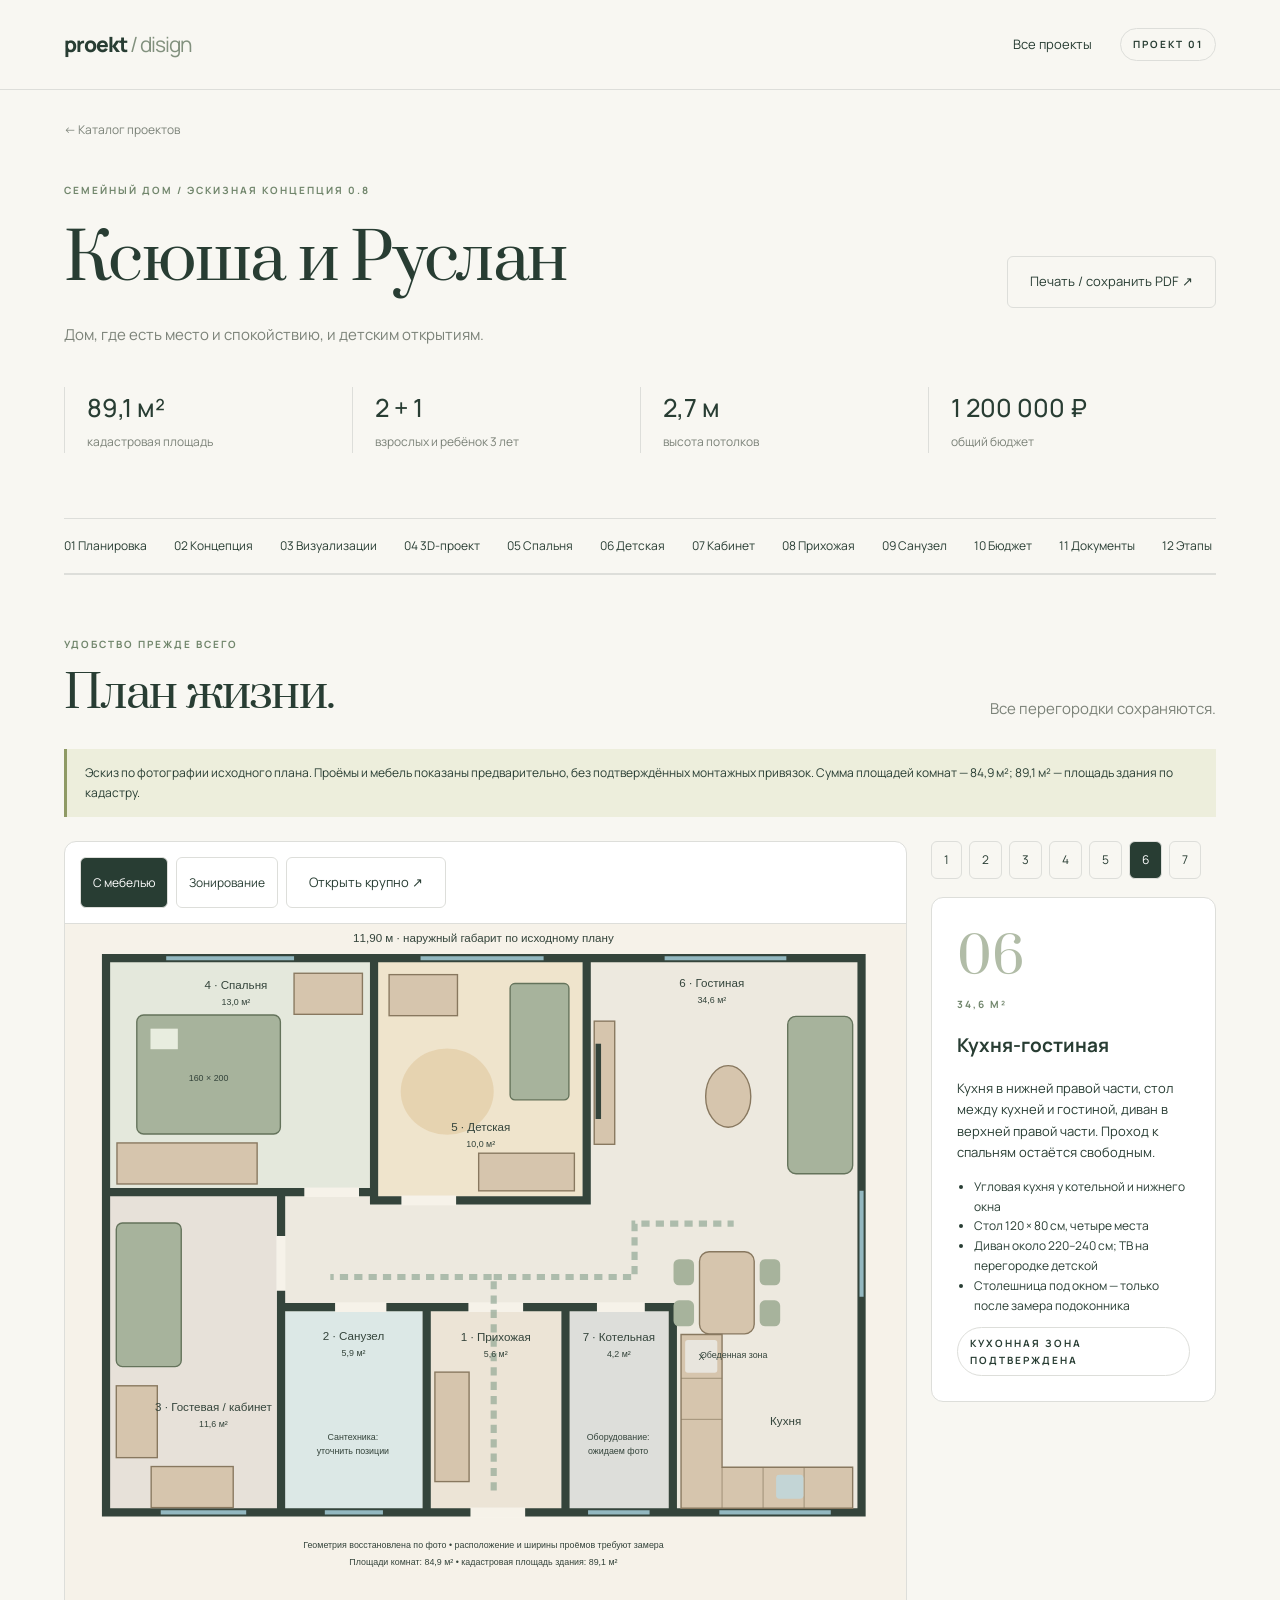
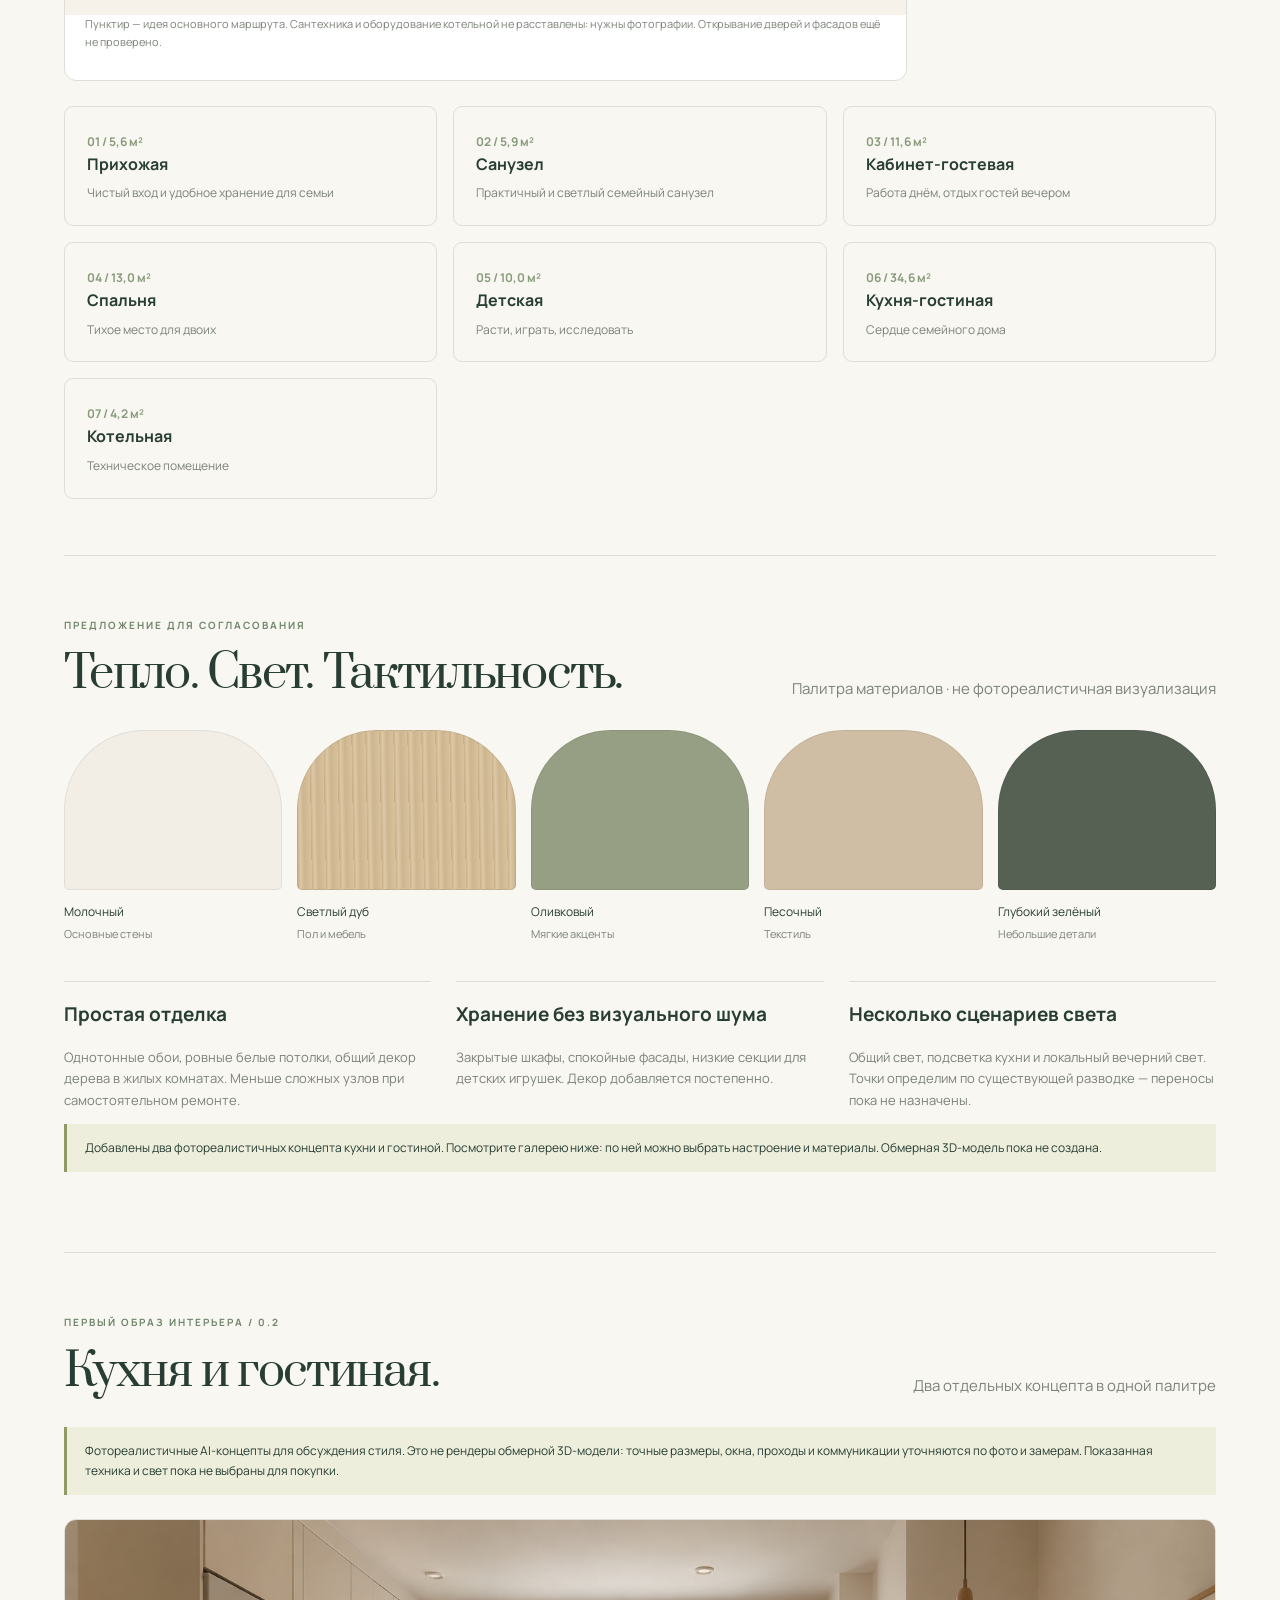
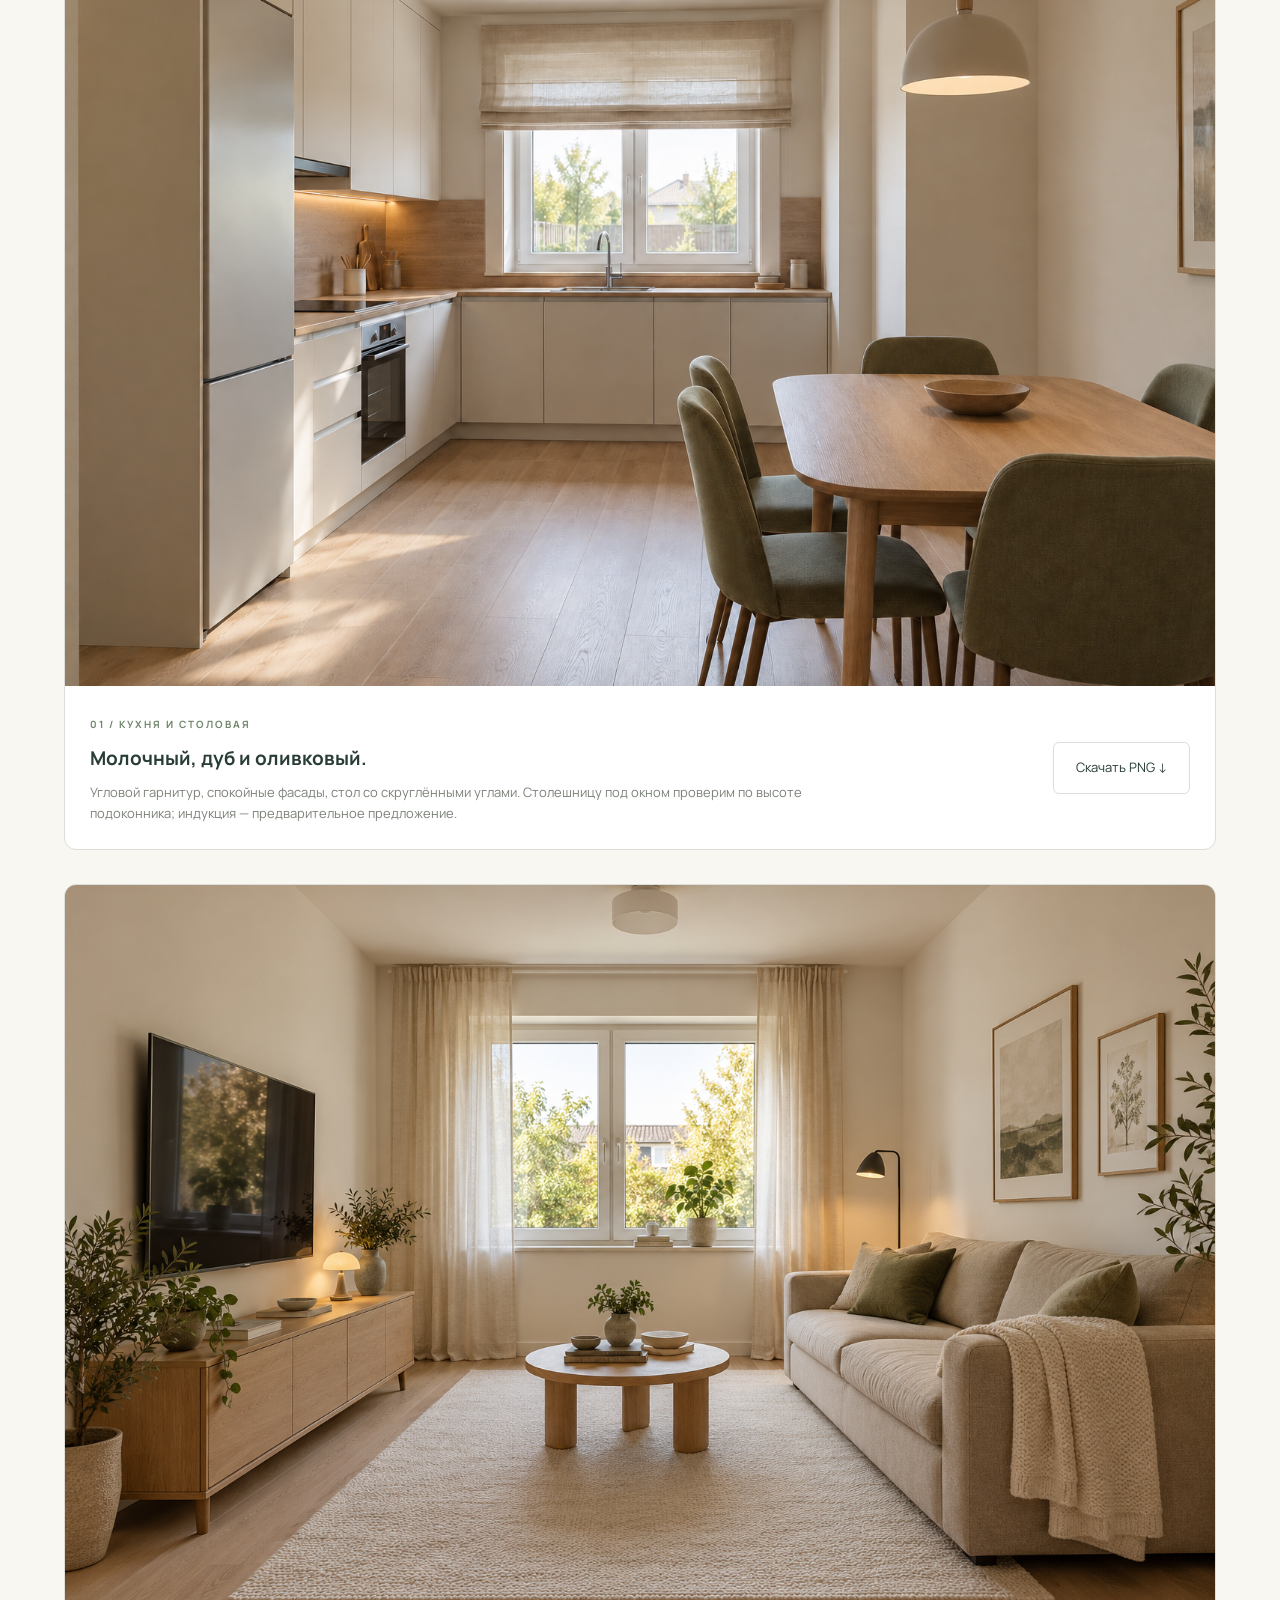
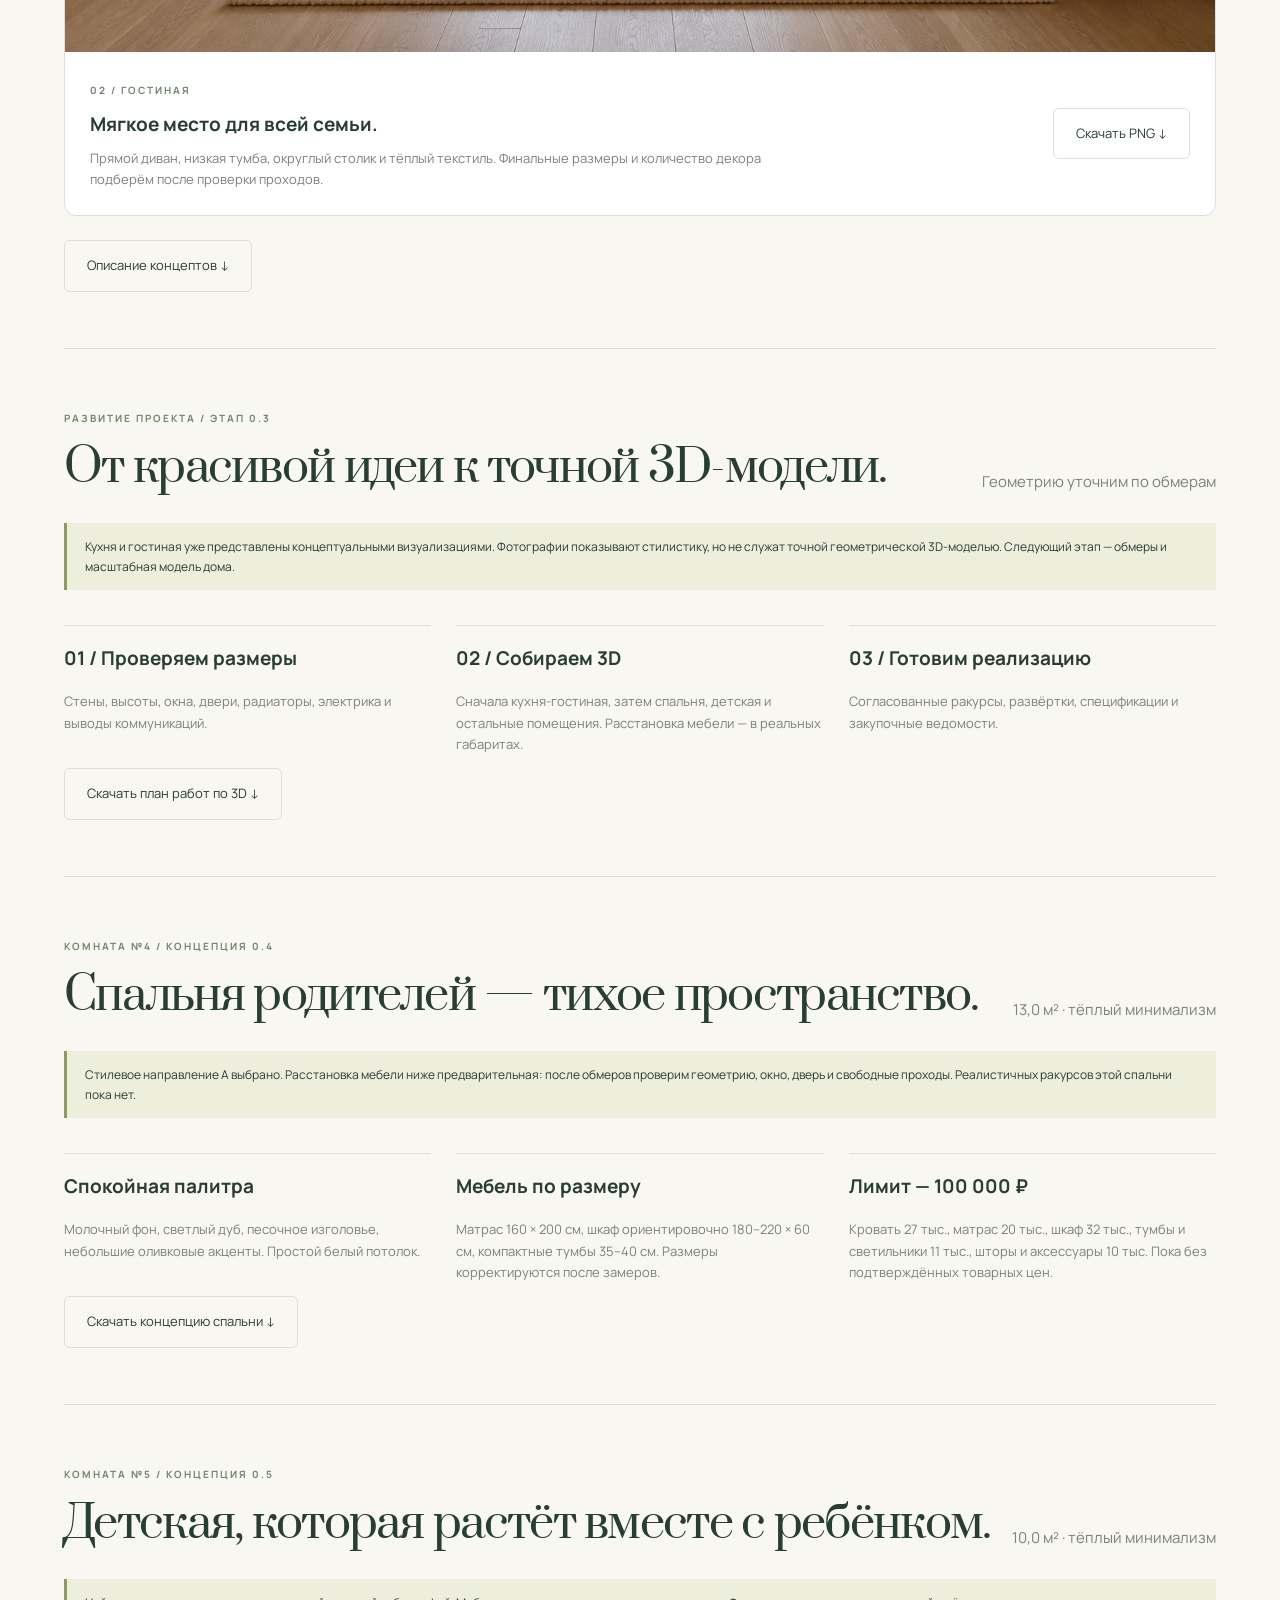
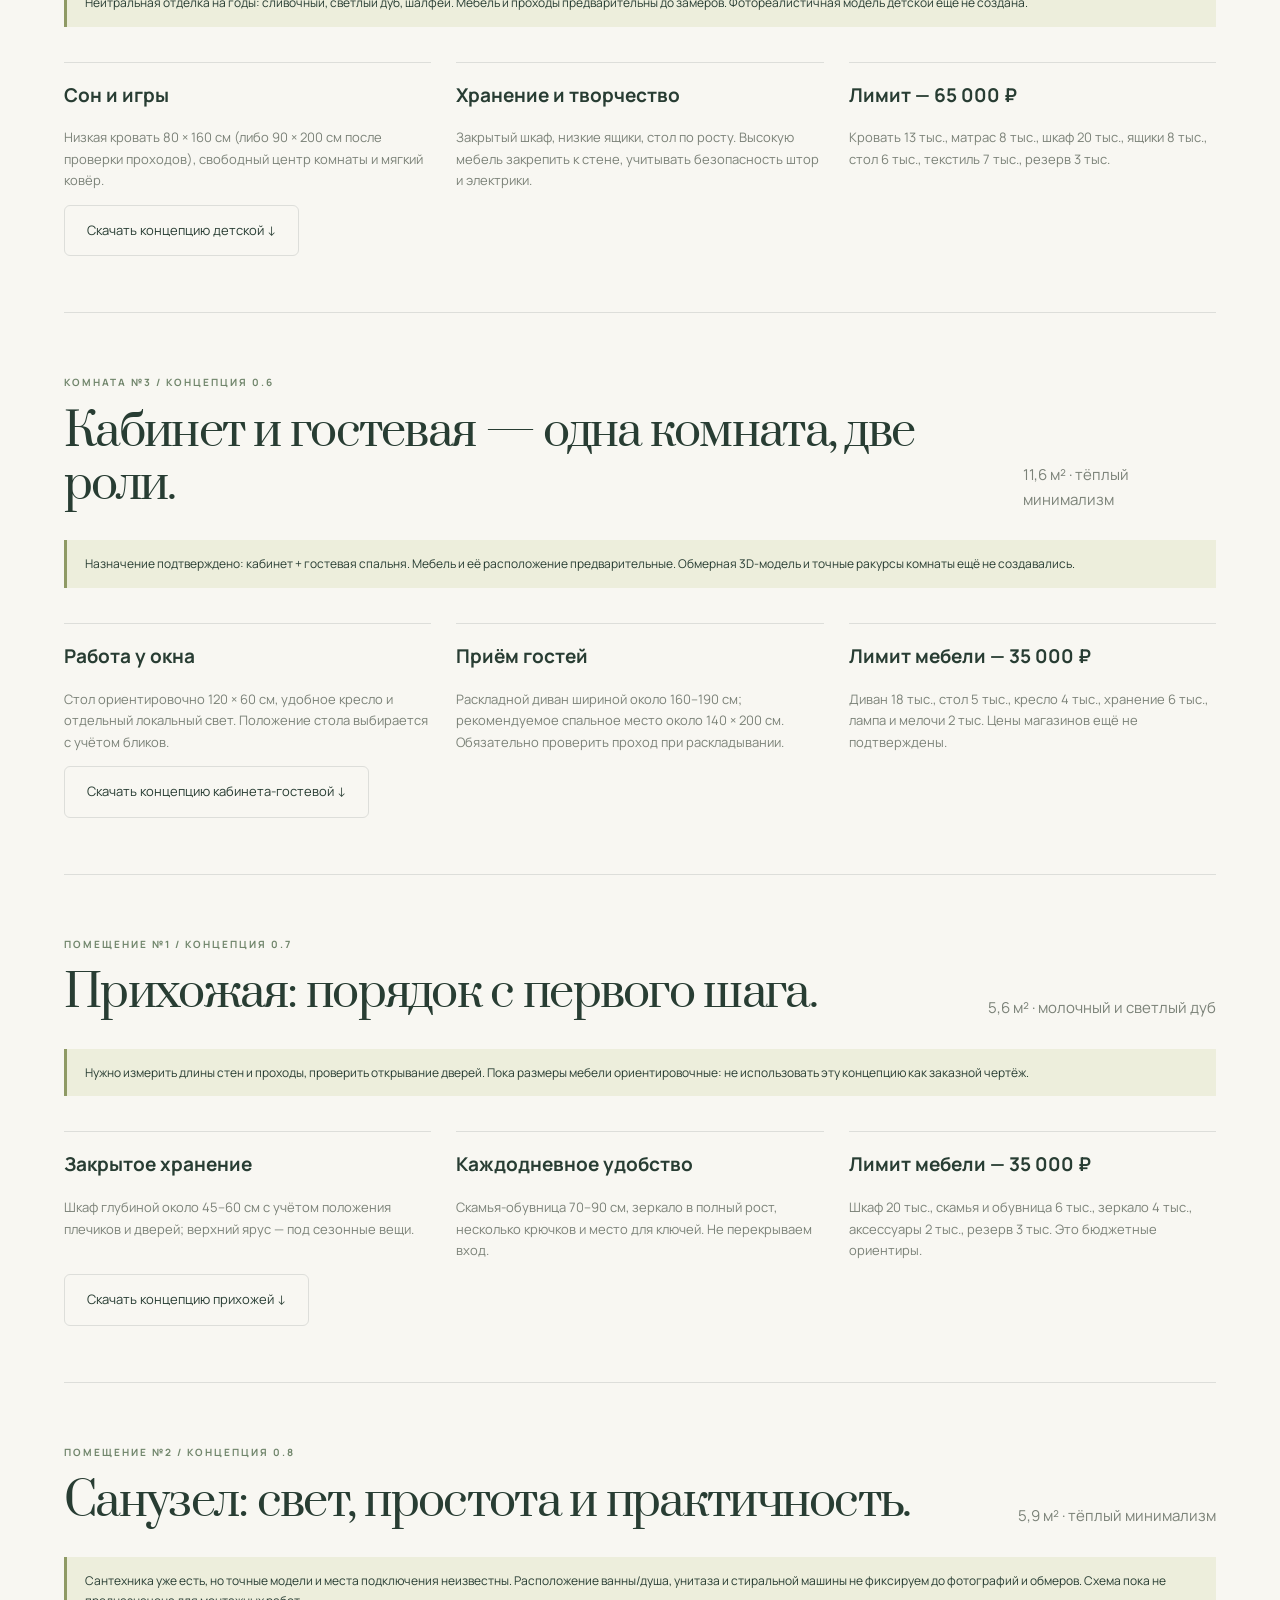
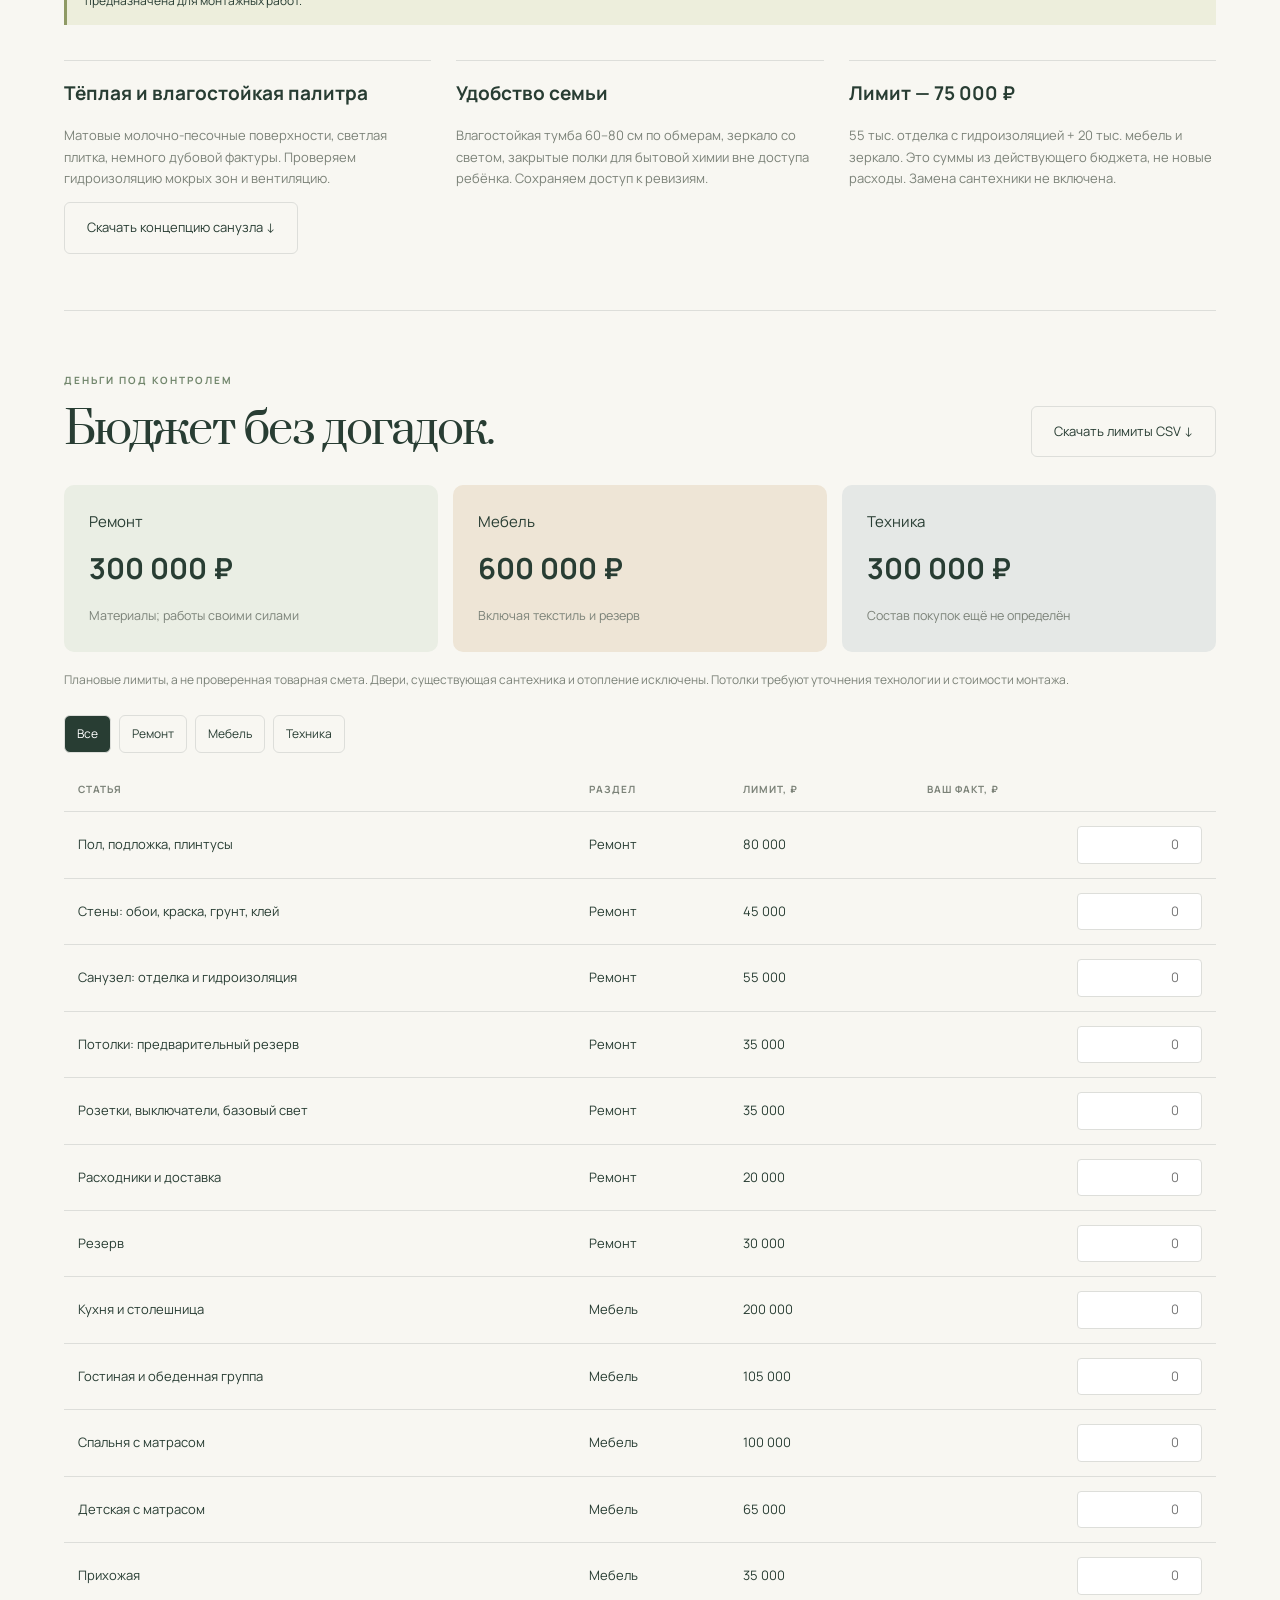
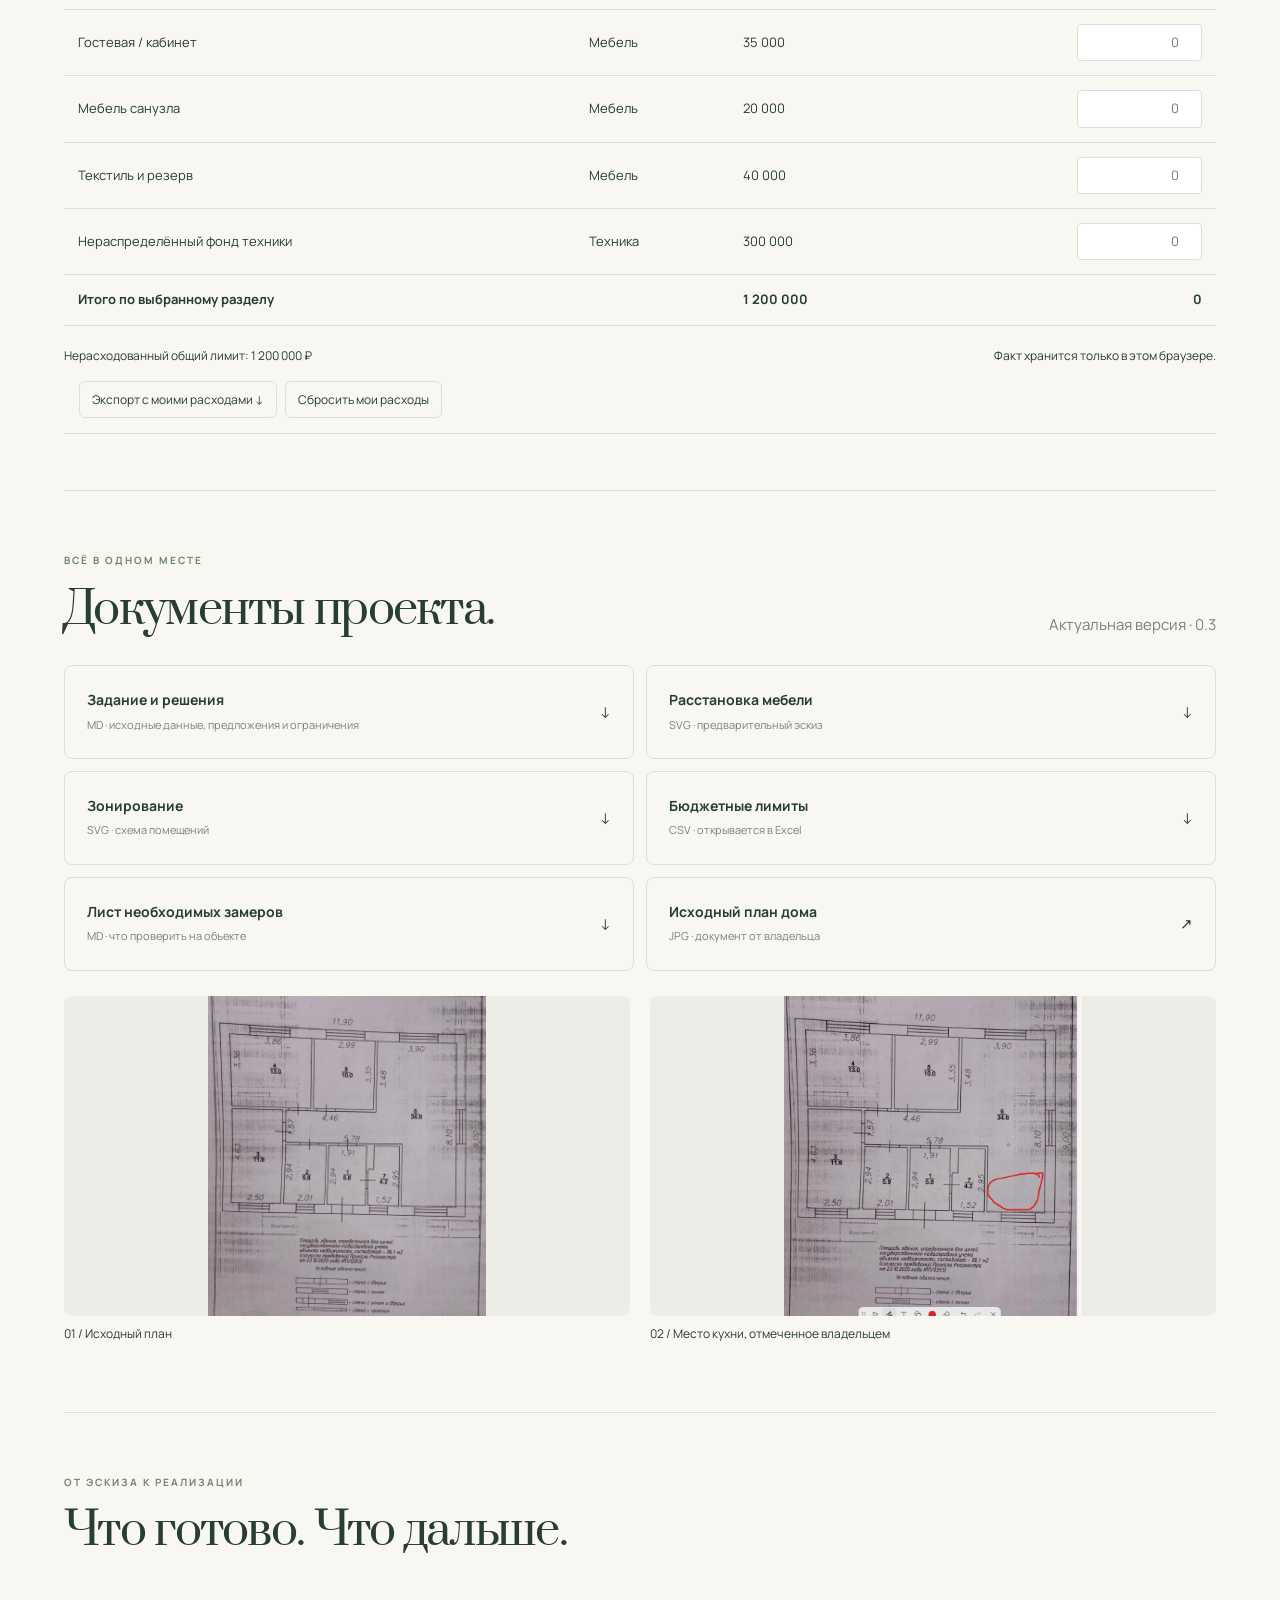
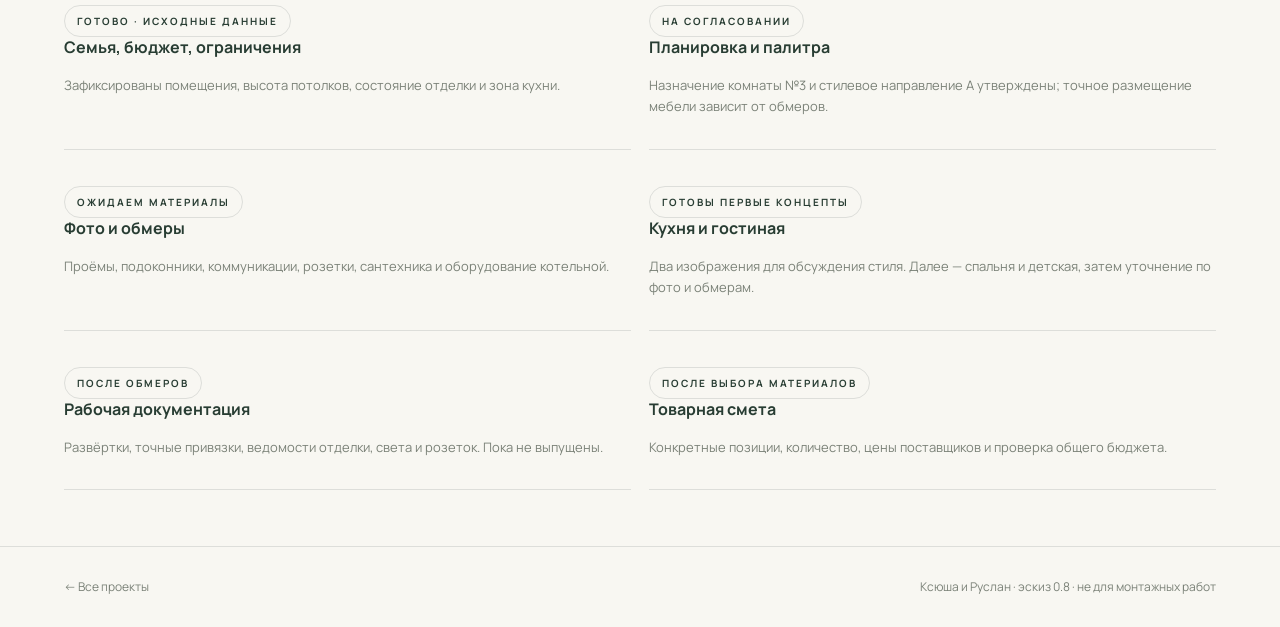
==== commit beac64d0: "feat: publish bathroom concept 0.8 on project site" ====
--- a/projects/ksyusha-ruslan/index.html
+++ b/projects/ksyusha-ruslan/index.html
@@ -1 +1 @@
-<!doctype html><html lang="ru"><head><meta charset="utf-8"><meta name="viewport" content="width=device-width,initial-scale=1"><meta name="description" content="Ксюша и Руслан: эскизный дизайн-проект семейного дома, планировка, палитра, бюджет и документы."><title>Ксюша и Руслан — Proekt Disign</title><link rel="stylesheet" href="../../assets/style.css?v=0.2"><script defer src="../../assets/data.js"></script><script defer src="../../assets/project.js"></script></head><body><header><a class="logo" href="../../index.html">proekt<span> / disign</span></a><nav><a href="../../index.html#projects">Все проекты</a><span class="tag">Проект 01</span></nav></header><main class="container"><a class="back" href="../../index.html">← Каталог проектов</a><section class="project-hero"><span class="eyebrow">Семейный дом / эскизная концепция 0.7</span><div class="project-title"><div><h1>Ксюша и Руслан</h1><p class="muted">Дом, где есть место и спокойствию, и детским открытиям.</p></div><button class="button secondary" id="print">Печать / сохранить PDF ↗</button></div><div class="summary-bar"><div><strong>89,1 м²</strong><span>кадастровая площадь</span></div><div><strong>2 + 1</strong><span>взрослых и ребёнок 3 лет</span></div><div><strong>2,7 м</strong><span>высота потолков</span></div><div><strong>1 200 000 ₽</strong><span>общий бюджет</span></div></div></section><nav class="tabs" aria-label="Разделы проекта"><a href="#plan">01 Планировка</a><a href="#concept">02 Концепция</a><a href="#visuals">03 Визуализации</a><a href="#model3d">04 3D-проект</a><a href="#bedroom">05 Спальня</a><a href="#nursery">06 Детская</a><a href="#office">07 Кабинет</a><a href="#entryway">08 Прихожая</a><a href="#budget">09 Бюджет</a><a href="#documents">10 Документы</a><a href="#next">11 Этапы</a></nav><section class="section" id="plan"><div class="section-head"><div><span class="eyebrow">Удобство прежде всего</span><h2>План жизни.</h2></div><p class="muted">Все перегородки сохраняются.</p></div><div class="notice">Эскиз по фотографии исходного плана. Проёмы и мебель показаны предварительно, без подтверждённых монтажных привязок. Сумма площадей комнат — 84,9 м²; 89,1 м² — площадь здания по кадастру.</div><div class="plan-layout"><div class="plan-board"><div class="toolbar"><button data-plan="furniture" aria-pressed="true">С мебелью</button><button data-plan="zones" aria-pressed="false">Зонирование</button><a class="button secondary" id="open-plan" href="../../assets/plan-furniture.svg" target="_blank" rel="noopener">Открыть крупно ↗</a></div><img id="plan-image" src="../../assets/plan-furniture.svg" alt="Предварительная схема расстановки мебели"><p class="plan-note">Пунктир — идея основного маршрута. Сантехника и оборудование котельной не расставлены: нужны фотографии. Открывание дверей и фасадов ещё не проверено.</p></div><aside><div class="room-buttons" aria-label="Выбрать помещение"></div><div class="room-detail" aria-live="polite"></div></aside></div><div class="rooms-grid"></div></section><section class="section" id="concept"><div class="section-head"><div><span class="eyebrow">Предложение для согласования</span><h2>Тепло. Свет. Тактильность.</h2></div><p class="muted">Палитра материалов · не фотореалистичная визуализация</p></div><div class="palette"><div><div class="swatch" style="background:#f2eee5"></div><p>Молочный</p><small>Основные стены</small></div><div><div class="swatch wood"></div><p>Светлый дуб</p><small>Пол и мебель</small></div><div><div class="swatch" style="background:#969f83"></div><p>Оливковый</p><small>Мягкие акценты</small></div><div><div class="swatch" style="background:#cfbea4"></div><p>Песочный</p><small>Текстиль</small></div><div><div class="swatch" style="background:#566154"></div><p>Глубокий зелёный</p><small>Небольшие детали</small></div></div><div class="material-grid"><div><h3>Простая отделка</h3><p>Однотонные обои, ровные белые потолки, общий декор дерева в жилых комнатах. Меньше сложных узлов при самостоятельном ремонте.</p></div><div><h3>Хранение без визуального шума</h3><p>Закрытые шкафы, спокойные фасады, низкие секции для детских игрушек. Декор добавляется постепенно.</p></div><div><h3>Несколько сценариев света</h3><p>Общий свет, подсветка кухни и локальный вечерний свет. Точки определим по существующей разводке — переносы пока не назначены.</p></div></div><div class="notice">Добавлены два фотореалистичных концепта кухни и гостиной. Посмотрите галерею ниже: по ней можно выбрать настроение и материалы. Обмерная 3D-модель пока не создана.</div></section><section class="section" id="visuals"><div class="section-head"><div><span class="eyebrow">Первый образ интерьера / 0.2</span><h2>Кухня и гостиная.</h2></div><p class="muted">Два отдельных концепта в одной палитре</p></div><div class="notice">Фотореалистичные AI-концепты для обсуждения стиля. Это не рендеры обмерной 3D-модели: точные размеры, окна, проходы и коммуникации уточняются по фото и замерам. Показанная техника и свет пока не выбраны для покупки.</div><div class="visual-gallery"><figure><a href="../../assets/kitchen-concept-v1.png" target="_blank" rel="noopener"><img src="../../assets/kitchen-concept-v1.png" width="1536" height="1024" loading="lazy" alt="Концепт кухни: молочные фасады, дубовая столешница, мойка у окна и оливковые стулья"></a><figcaption><div><span class="eyebrow">01 / Кухня и столовая</span><h3>Молочный, дуб и оливковый.</h3><p>Угловой гарнитур, спокойные фасады, стол со скруглёнными углами. Столешницу под окном проверим по высоте подоконника; индукция — предварительное предложение.</p></div><a class="button secondary" href="../../assets/kitchen-concept-v1.png" download>Скачать PNG ↓</a></figcaption></figure><figure><a href="../../assets/living-concept-v1.png" target="_blank" rel="noopener"><img src="../../assets/living-concept-v1.png" width="1536" height="1024" loading="lazy" alt="Концепт гостиной: песочный диван справа, телевизор слева, светлый дуб и льняные шторы"></a><figcaption><div><span class="eyebrow">02 / Гостиная</span><h3>Мягкое место для всей семьи.</h3><p>Прямой диван, низкая тумба, округлый столик и тёплый текстиль. Финальные размеры и количество декора подберём после проверки проходов.</p></div><a class="button secondary" href="../../assets/living-concept-v1.png" download>Скачать PNG ↓</a></figcaption></figure></div><a class="button secondary" href="../../docs/visual-concepts.md" download>Описание концептов ↓</a></section><section class="section" id="model3d"><div class="section-head"><div><span class="eyebrow">Развитие проекта / этап 0.3</span><h2>От красивой идеи к точной 3D-модели.</h2></div><p class="muted">Геометрию уточним по обмерам</p></div><div class="notice">Кухня и гостиная уже представлены концептуальными визуализациями. Фотографии показывают стилистику, но не служат точной геометрической 3D-моделью. Следующий этап — обмеры и масштабная модель дома.</div><div class="material-grid"><div><h3>01 / Проверяем размеры</h3><p>Стены, высоты, окна, двери, радиаторы, электрика и выводы коммуникаций.</p></div><div><h3>02 / Собираем 3D</h3><p>Сначала кухня-гостиная, затем спальня, детская и остальные помещения. Расстановка мебели — в реальных габаритах.</p></div><div><h3>03 / Готовим реализацию</h3><p>Согласованные ракурсы, развёртки, спецификации и закупочные ведомости.</p></div></div><a class="button secondary" href="../../docs/3d-roadmap.md" download>Скачать план работ по 3D ↓</a></section><section class="section" id="bedroom"><div class="section-head"><div><span class="eyebrow">Комната №4 / концепция 0.4</span><h2>Спальня родителей — тихое пространство.</h2></div><p class="muted">13,0 м² · тёплый минимализм</p></div><div class="notice">Стилевое направление А выбрано. Расстановка мебели ниже предварительная: после обмеров проверим геометрию, окно, дверь и свободные проходы. Реалистичных ракурсов этой спальни пока нет.</div><div class="material-grid"><div><h3>Спокойная палитра</h3><p>Молочный фон, светлый дуб, песочное изголовье, небольшие оливковые акценты. Простой белый потолок.</p></div><div><h3>Мебель по размеру</h3><p>Матрас 160 × 200 см, шкаф ориентировочно 180–220 × 60 см, компактные тумбы 35–40 см. Размеры корректируются после замеров.</p></div><div><h3>Лимит — 100 000 ₽</h3><p>Кровать 27 тыс., матрас 20 тыс., шкаф 32 тыс., тумбы и светильники 11 тыс., шторы и аксессуары 10 тыс. Пока без подтверждённых товарных цен.</p></div></div><a class="button secondary" href="../../docs/bedroom-concept.md" download>Скачать концепцию спальни ↓</a></section><section class="section" id="nursery"><div class="section-head"><div><span class="eyebrow">Комната №5 / концепция 0.5</span><h2>Детская, которая растёт вместе с ребёнком.</h2></div><p class="muted">10,0 м² · тёплый минимализм</p></div><div class="notice">Нейтральная отделка на годы: сливочный, светлый дуб, шалфей. Мебель и проходы предварительны до замеров. Фотореалистичная модель детской ещё не создана.</div><div class="material-grid"><div><h3>Сон и игры</h3><p>Низкая кровать 80 × 160 см (либо 90 × 200 см после проверки проходов), свободный центр комнаты и мягкий ковёр.</p></div><div><h3>Хранение и творчество</h3><p>Закрытый шкаф, низкие ящики, стол по росту. Высокую мебель закрепить к стене, учитывать безопасность штор и электрики.</p></div><div><h3>Лимит — 65 000 ₽</h3><p>Кровать 13 тыс., матрас 8 тыс., шкаф 20 тыс., ящики 8 тыс., стол 6 тыс., текстиль 7 тыс., резерв 3 тыс.</p></div></div><a class="button secondary" href="../../docs/nursery-concept.md" download>Скачать концепцию детской ↓</a></section><section class="section" id="office"><div class="section-head"><div><span class="eyebrow">Комната №3 / концепция 0.6</span><h2>Кабинет и гостевая — одна комната, две роли.</h2></div><p class="muted">11,6 м² · тёплый минимализм</p></div><div class="notice">Назначение подтверждено: кабинет + гостевая спальня. Мебель и её расположение предварительные. Обмерная 3D-модель и точные ракурсы комнаты ещё не создавались.</div><div class="material-grid"><div><h3>Работа у окна</h3><p>Стол ориентировочно 120 × 60 см, удобное кресло и отдельный локальный свет. Положение стола выбирается с учётом бликов.</p></div><div><h3>Приём гостей</h3><p>Раскладной диван шириной около 160–190 см; рекомендуемое спальное место около 140 × 200 см. Обязательно проверить проход при раскладывании.</p></div><div><h3>Лимит мебели — 35 000 ₽</h3><p>Диван 18 тыс., стол 5 тыс., кресло 4 тыс., хранение 6 тыс., лампа и мелочи 2 тыс. Цены магазинов ещё не подтверждены.</p></div></div><a class="button secondary" href="../../docs/office-guest-concept.md" download>Скачать концепцию кабинета-гостевой ↓</a></section><section class="section" id="entryway"><div class="section-head"><div><span class="eyebrow">Помещение №1 / концепция 0.7</span><h2>Прихожая: порядок с первого шага.</h2></div><p class="muted">5,6 м² · молочный и светлый дуб</p></div><div class="notice">Нужно измерить длины стен и проходы, проверить открывание дверей. Пока размеры мебели ориентировочные: не использовать эту концепцию как заказной чертёж.</div><div class="material-grid"><div><h3>Закрытое хранение</h3><p>Шкаф глубиной около 45–60 см с учётом положения плечиков и дверей; верхний ярус — под сезонные вещи.</p></div><div><h3>Каждодневное удобство</h3><p>Скамья-обувница 70–90 см, зеркало в полный рост, несколько крючков и место для ключей. Не перекрываем вход.</p></div><div><h3>Лимит мебели — 35 000 ₽</h3><p>Шкаф 20 тыс., скамья и обувница 6 тыс., зеркало 4 тыс., аксессуары 2 тыс., резерв 3 тыс. Это бюджетные ориентиры.</p></div></div><a class="button secondary" href="../../docs/entryway-concept.md" download>Скачать концепцию прихожей ↓</a></section><section class="section" id="budget"><div class="section-head"><div><span class="eyebrow">Деньги под контролем</span><h2>Бюджет без догадок.</h2></div><a class="button secondary" href="../../docs/budget.csv" download>Скачать лимиты CSV ↓</a></div><div class="budget-top"><div class="budget-card">Ремонт<strong>300 000 ₽</strong><small>Материалы; работы своими силами</small></div><div class="budget-card">Мебель<strong>600 000 ₽</strong><small>Включая текстиль и резерв</small></div><div class="budget-card">Техника<strong>300 000 ₽</strong><small>Состав покупок ещё не определён</small></div></div><p class="muted" style="font-size:12px;margin-top:18px">Плановые лимиты, а не проверенная товарная смета. Двери, существующая сантехника и отопление исключены. Потолки требуют уточнения технологии и стоимости монтажа.</p><div class="filters" aria-label="Раздел бюджета"><button data-filter="Все" aria-pressed="true">Все</button><button data-filter="Ремонт" aria-pressed="false">Ремонт</button><button data-filter="Мебель" aria-pressed="false">Мебель</button><button data-filter="Техника" aria-pressed="false">Техника</button></div><div class="table-wrap"><table><thead><tr><th>Статья</th><th>Раздел</th><th>Лимит, ₽</th><th>Ваш факт, ₽</th></tr></thead><tbody id="budget-rows"></tbody><tfoot><tr><td colspan="2">Итого по выбранному разделу</td><td id="plan-total"></td><td id="actual-total"></td></tr></tfoot></table></div><div class="budget-foot"><span id="budget-status" aria-live="polite"></span><span>Факт хранится только в этом браузере.</span></div><div class="toolbar"><button id="export-budget">Экспорт с моими расходами ↓</button><button id="reset-budget">Сбросить мои расходы</button></div></section><section class="section" id="documents"><div class="section-head"><div><span class="eyebrow">Всё в одном месте</span><h2>Документы проекта.</h2></div><p class="muted">Актуальная версия · 0.3</p></div><div class="docs"><a class="doc" href="../../docs/project-brief.md" download><div><strong>Задание и решения</strong><small>MD · исходные данные, предложения и ограничения</small></div><span>↓</span></a><a class="doc" href="../../assets/plan-furniture.svg" download><div><strong>Расстановка мебели</strong><small>SVG · предварительный эскиз</small></div><span>↓</span></a><a class="doc" href="../../assets/plan-zones.svg" download><div><strong>Зонирование</strong><small>SVG · схема помещений</small></div><span>↓</span></a><a class="doc" href="../../docs/budget.csv" download><div><strong>Бюджетные лимиты</strong><small>CSV · открывается в Excel</small></div><span>↓</span></a><a class="doc" href="../../docs/measurements.md" download><div><strong>Лист необходимых замеров</strong><small>MD · что проверить на объекте</small></div><span>↓</span></a><a class="doc" href="../../assets/source-plan.jpg" target="_blank" rel="noopener"><div><strong>Исходный план дома</strong><small>JPG · документ от владельца</small></div><span>↗</span></a></div><div class="source-grid"><div><a href="../../assets/source-plan.jpg" target="_blank" rel="noopener"><img loading="lazy" src="../../assets/source-plan.jpg" alt="Исходный кадастровый план"></a><p>01 / Исходный план</p></div><div><a href="../../assets/kitchen-location.jpg" target="_blank" rel="noopener"><img loading="lazy" src="../../assets/kitchen-location.jpg" alt="План с отмеченным владельцем местом кухни"></a><p>02 / Место кухни, отмеченное владельцем</p></div></div></section><section class="section" id="next"><div class="section-head"><div><span class="eyebrow">От эскиза к реализации</span><h2>Что готово. Что дальше.</h2></div></div><div class="status-list"><div><span class="tag">Готово · исходные данные</span><h3>Семья, бюджет, ограничения</h3><p>Зафиксированы помещения, высота потолков, состояние отделки и зона кухни.</p></div><div><span class="tag">На согласовании</span><h3>Планировка и палитра</h3><p>Назначение комнаты №3 и стилевое направление А утверждены; точное размещение мебели зависит от обмеров.</p></div><div><span class="tag">Ожидаем материалы</span><h3>Фото и обмеры</h3><p>Проёмы, подоконники, коммуникации, розетки, сантехника и оборудование котельной.</p></div><div><span class="tag">Готовы первые концепты</span><h3>Кухня и гостиная</h3><p>Два изображения для обсуждения стиля. Далее — спальня и детская, затем уточнение по фото и обмерам.</p></div><div><span class="tag">После обмеров</span><h3>Рабочая документация</h3><p>Развёртки, точные привязки, ведомости отделки, света и розеток. Пока не выпущены.</p></div><div><span class="tag">После выбора материалов</span><h3>Товарная смета</h3><p>Конкретные позиции, количество, цены поставщиков и проверка общего бюджета.</p></div></div></section></main><footer><a href="../../index.html">← Все проекты</a><span>Ксюша и Руслан · эскиз 0.7 · не для монтажных работ</span></footer></body></html>
+<!doctype html><html lang="ru"><head><meta charset="utf-8"><meta name="viewport" content="width=device-width,initial-scale=1"><meta name="description" content="Ксюша и Руслан: эскизный дизайн-проект семейного дома, планировка, палитра, бюджет и документы."><title>Ксюша и Руслан — Proekt Disign</title><link rel="stylesheet" href="../../assets/style.css?v=0.2"><script defer src="../../assets/data.js"></script><script defer src="../../assets/project.js"></script></head><body><header><a class="logo" href="../../index.html">proekt<span> / disign</span></a><nav><a href="../../index.html#projects">Все проекты</a><span class="tag">Проект 01</span></nav></header><main class="container"><a class="back" href="../../index.html">← Каталог проектов</a><section class="project-hero"><span class="eyebrow">Семейный дом / эскизная концепция 0.8</span><div class="project-title"><div><h1>Ксюша и Руслан</h1><p class="muted">Дом, где есть место и спокойствию, и детским открытиям.</p></div><button class="button secondary" id="print">Печать / сохранить PDF ↗</button></div><div class="summary-bar"><div><strong>89,1 м²</strong><span>кадастровая площадь</span></div><div><strong>2 + 1</strong><span>взрослых и ребёнок 3 лет</span></div><div><strong>2,7 м</strong><span>высота потолков</span></div><div><strong>1 200 000 ₽</strong><span>общий бюджет</span></div></div></section><nav class="tabs" aria-label="Разделы проекта"><a href="#plan">01 Планировка</a><a href="#concept">02 Концепция</a><a href="#visuals">03 Визуализации</a><a href="#model3d">04 3D-проект</a><a href="#bedroom">05 Спальня</a><a href="#nursery">06 Детская</a><a href="#office">07 Кабинет</a><a href="#entryway">08 Прихожая</a><a href="#bathroom">09 Санузел</a><a href="#budget">10 Бюджет</a><a href="#documents">11 Документы</a><a href="#next">12 Этапы</a></nav><section class="section" id="plan"><div class="section-head"><div><span class="eyebrow">Удобство прежде всего</span><h2>План жизни.</h2></div><p class="muted">Все перегородки сохраняются.</p></div><div class="notice">Эскиз по фотографии исходного плана. Проёмы и мебель показаны предварительно, без подтверждённых монтажных привязок. Сумма площадей комнат — 84,9 м²; 89,1 м² — площадь здания по кадастру.</div><div class="plan-layout"><div class="plan-board"><div class="toolbar"><button data-plan="furniture" aria-pressed="true">С мебелью</button><button data-plan="zones" aria-pressed="false">Зонирование</button><a class="button secondary" id="open-plan" href="../../assets/plan-furniture.svg" target="_blank" rel="noopener">Открыть крупно ↗</a></div><img id="plan-image" src="../../assets/plan-furniture.svg" alt="Предварительная схема расстановки мебели"><p class="plan-note">Пунктир — идея основного маршрута. Сантехника и оборудование котельной не расставлены: нужны фотографии. Открывание дверей и фасадов ещё не проверено.</p></div><aside><div class="room-buttons" aria-label="Выбрать помещение"></div><div class="room-detail" aria-live="polite"></div></aside></div><div class="rooms-grid"></div></section><section class="section" id="concept"><div class="section-head"><div><span class="eyebrow">Предложение для согласования</span><h2>Тепло. Свет. Тактильность.</h2></div><p class="muted">Палитра материалов · не фотореалистичная визуализация</p></div><div class="palette"><div><div class="swatch" style="background:#f2eee5"></div><p>Молочный</p><small>Основные стены</small></div><div><div class="swatch wood"></div><p>Светлый дуб</p><small>Пол и мебель</small></div><div><div class="swatch" style="background:#969f83"></div><p>Оливковый</p><small>Мягкие акценты</small></div><div><div class="swatch" style="background:#cfbea4"></div><p>Песочный</p><small>Текстиль</small></div><div><div class="swatch" style="background:#566154"></div><p>Глубокий зелёный</p><small>Небольшие детали</small></div></div><div class="material-grid"><div><h3>Простая отделка</h3><p>Однотонные обои, ровные белые потолки, общий декор дерева в жилых комнатах. Меньше сложных узлов при самостоятельном ремонте.</p></div><div><h3>Хранение без визуального шума</h3><p>Закрытые шкафы, спокойные фасады, низкие секции для детских игрушек. Декор добавляется постепенно.</p></div><div><h3>Несколько сценариев света</h3><p>Общий свет, подсветка кухни и локальный вечерний свет. Точки определим по существующей разводке — переносы пока не назначены.</p></div></div><div class="notice">Добавлены два фотореалистичных концепта кухни и гостиной. Посмотрите галерею ниже: по ней можно выбрать настроение и материалы. Обмерная 3D-модель пока не создана.</div></section><section class="section" id="visuals"><div class="section-head"><div><span class="eyebrow">Первый образ интерьера / 0.2</span><h2>Кухня и гостиная.</h2></div><p class="muted">Два отдельных концепта в одной палитре</p></div><div class="notice">Фотореалистичные AI-концепты для обсуждения стиля. Это не рендеры обмерной 3D-модели: точные размеры, окна, проходы и коммуникации уточняются по фото и замерам. Показанная техника и свет пока не выбраны для покупки.</div><div class="visual-gallery"><figure><a href="../../assets/kitchen-concept-v1.png" target="_blank" rel="noopener"><img src="../../assets/kitchen-concept-v1.png" width="1536" height="1024" loading="lazy" alt="Концепт кухни: молочные фасады, дубовая столешница, мойка у окна и оливковые стулья"></a><figcaption><div><span class="eyebrow">01 / Кухня и столовая</span><h3>Молочный, дуб и оливковый.</h3><p>Угловой гарнитур, спокойные фасады, стол со скруглёнными углами. Столешницу под окном проверим по высоте подоконника; индукция — предварительное предложение.</p></div><a class="button secondary" href="../../assets/kitchen-concept-v1.png" download>Скачать PNG ↓</a></figcaption></figure><figure><a href="../../assets/living-concept-v1.png" target="_blank" rel="noopener"><img src="../../assets/living-concept-v1.png" width="1536" height="1024" loading="lazy" alt="Концепт гостиной: песочный диван справа, телевизор слева, светлый дуб и льняные шторы"></a><figcaption><div><span class="eyebrow">02 / Гостиная</span><h3>Мягкое место для всей семьи.</h3><p>Прямой диван, низкая тумба, округлый столик и тёплый текстиль. Финальные размеры и количество декора подберём после проверки проходов.</p></div><a class="button secondary" href="../../assets/living-concept-v1.png" download>Скачать PNG ↓</a></figcaption></figure></div><a class="button secondary" href="../../docs/visual-concepts.md" download>Описание концептов ↓</a></section><section class="section" id="model3d"><div class="section-head"><div><span class="eyebrow">Развитие проекта / этап 0.3</span><h2>От красивой идеи к точной 3D-модели.</h2></div><p class="muted">Геометрию уточним по обмерам</p></div><div class="notice">Кухня и гостиная уже представлены концептуальными визуализациями. Фотографии показывают стилистику, но не служат точной геометрической 3D-моделью. Следующий этап — обмеры и масштабная модель дома.</div><div class="material-grid"><div><h3>01 / Проверяем размеры</h3><p>Стены, высоты, окна, двери, радиаторы, электрика и выводы коммуникаций.</p></div><div><h3>02 / Собираем 3D</h3><p>Сначала кухня-гостиная, затем спальня, детская и остальные помещения. Расстановка мебели — в реальных габаритах.</p></div><div><h3>03 / Готовим реализацию</h3><p>Согласованные ракурсы, развёртки, спецификации и закупочные ведомости.</p></div></div><a class="button secondary" href="../../docs/3d-roadmap.md" download>Скачать план работ по 3D ↓</a></section><section class="section" id="bedroom"><div class="section-head"><div><span class="eyebrow">Комната №4 / концепция 0.4</span><h2>Спальня родителей — тихое пространство.</h2></div><p class="muted">13,0 м² · тёплый минимализм</p></div><div class="notice">Стилевое направление А выбрано. Расстановка мебели ниже предварительная: после обмеров проверим геометрию, окно, дверь и свободные проходы. Реалистичных ракурсов этой спальни пока нет.</div><div class="material-grid"><div><h3>Спокойная палитра</h3><p>Молочный фон, светлый дуб, песочное изголовье, небольшие оливковые акценты. Простой белый потолок.</p></div><div><h3>Мебель по размеру</h3><p>Матрас 160 × 200 см, шкаф ориентировочно 180–220 × 60 см, компактные тумбы 35–40 см. Размеры корректируются после замеров.</p></div><div><h3>Лимит — 100 000 ₽</h3><p>Кровать 27 тыс., матрас 20 тыс., шкаф 32 тыс., тумбы и светильники 11 тыс., шторы и аксессуары 10 тыс. Пока без подтверждённых товарных цен.</p></div></div><a class="button secondary" href="../../docs/bedroom-concept.md" download>Скачать концепцию спальни ↓</a></section><section class="section" id="nursery"><div class="section-head"><div><span class="eyebrow">Комната №5 / концепция 0.5</span><h2>Детская, которая растёт вместе с ребёнком.</h2></div><p class="muted">10,0 м² · тёплый минимализм</p></div><div class="notice">Нейтральная отделка на годы: сливочный, светлый дуб, шалфей. Мебель и проходы предварительны до замеров. Фотореалистичная модель детской ещё не создана.</div><div class="material-grid"><div><h3>Сон и игры</h3><p>Низкая кровать 80 × 160 см (либо 90 × 200 см после проверки проходов), свободный центр комнаты и мягкий ковёр.</p></div><div><h3>Хранение и творчество</h3><p>Закрытый шкаф, низкие ящики, стол по росту. Высокую мебель закрепить к стене, учитывать безопасность штор и электрики.</p></div><div><h3>Лимит — 65 000 ₽</h3><p>Кровать 13 тыс., матрас 8 тыс., шкаф 20 тыс., ящики 8 тыс., стол 6 тыс., текстиль 7 тыс., резерв 3 тыс.</p></div></div><a class="button secondary" href="../../docs/nursery-concept.md" download>Скачать концепцию детской ↓</a></section><section class="section" id="office"><div class="section-head"><div><span class="eyebrow">Комната №3 / концепция 0.6</span><h2>Кабинет и гостевая — одна комната, две роли.</h2></div><p class="muted">11,6 м² · тёплый минимализм</p></div><div class="notice">Назначение подтверждено: кабинет + гостевая спальня. Мебель и её расположение предварительные. Обмерная 3D-модель и точные ракурсы комнаты ещё не создавались.</div><div class="material-grid"><div><h3>Работа у окна</h3><p>Стол ориентировочно 120 × 60 см, удобное кресло и отдельный локальный свет. Положение стола выбирается с учётом бликов.</p></div><div><h3>Приём гостей</h3><p>Раскладной диван шириной около 160–190 см; рекомендуемое спальное место около 140 × 200 см. Обязательно проверить проход при раскладывании.</p></div><div><h3>Лимит мебели — 35 000 ₽</h3><p>Диван 18 тыс., стол 5 тыс., кресло 4 тыс., хранение 6 тыс., лампа и мелочи 2 тыс. Цены магазинов ещё не подтверждены.</p></div></div><a class="button secondary" href="../../docs/office-guest-concept.md" download>Скачать концепцию кабинета-гостевой ↓</a></section><section class="section" id="entryway"><div class="section-head"><div><span class="eyebrow">Помещение №1 / концепция 0.7</span><h2>Прихожая: порядок с первого шага.</h2></div><p class="muted">5,6 м² · молочный и светлый дуб</p></div><div class="notice">Нужно измерить длины стен и проходы, проверить открывание дверей. Пока размеры мебели ориентировочные: не использовать эту концепцию как заказной чертёж.</div><div class="material-grid"><div><h3>Закрытое хранение</h3><p>Шкаф глубиной около 45–60 см с учётом положения плечиков и дверей; верхний ярус — под сезонные вещи.</p></div><div><h3>Каждодневное удобство</h3><p>Скамья-обувница 70–90 см, зеркало в полный рост, несколько крючков и место для ключей. Не перекрываем вход.</p></div><div><h3>Лимит мебели — 35 000 ₽</h3><p>Шкаф 20 тыс., скамья и обувница 6 тыс., зеркало 4 тыс., аксессуары 2 тыс., резерв 3 тыс. Это бюджетные ориентиры.</p></div></div><a class="button secondary" href="../../docs/entryway-concept.md" download>Скачать концепцию прихожей ↓</a></section><section class="section" id="bathroom"><div class="section-head"><div><span class="eyebrow">Помещение №2 / концепция 0.8</span><h2>Санузел: свет, простота и практичность.</h2></div><p class="muted">5,9 м² · тёплый минимализм</p></div><div class="notice">Сантехника уже есть, но точные модели и места подключения неизвестны. Расположение ванны/душа, унитаза и стиральной машины не фиксируем до фотографий и обмеров. Схема пока не предназначена для монтажных работ.</div><div class="material-grid"><div><h3>Тёплая и влагостойкая палитра</h3><p>Матовые молочно-песочные поверхности, светлая плитка, немного дубовой фактуры. Проверяем гидроизоляцию мокрых зон и вентиляцию.</p></div><div><h3>Удобство семьи</h3><p>Влагостойкая тумба 60–80 см по обмерам, зеркало со светом, закрытые полки для бытовой химии вне доступа ребёнка. Сохраняем доступ к ревизиям.</p></div><div><h3>Лимит — 75 000 ₽</h3><p>55 тыс. отделка с гидроизоляцией + 20 тыс. мебель и зеркало. Это суммы из действующего бюджета, не новые расходы. Замена сантехники не включена.</p></div></div><a class="button secondary" href="../../docs/bathroom-concept.md" download>Скачать концепцию санузла ↓</a></section><section class="section" id="budget"><div class="section-head"><div><span class="eyebrow">Деньги под контролем</span><h2>Бюджет без догадок.</h2></div><a class="button secondary" href="../../docs/budget.csv" download>Скачать лимиты CSV ↓</a></div><div class="budget-top"><div class="budget-card">Ремонт<strong>300 000 ₽</strong><small>Материалы; работы своими силами</small></div><div class="budget-card">Мебель<strong>600 000 ₽</strong><small>Включая текстиль и резерв</small></div><div class="budget-card">Техника<strong>300 000 ₽</strong><small>Состав покупок ещё не определён</small></div></div><p class="muted" style="font-size:12px;margin-top:18px">Плановые лимиты, а не проверенная товарная смета. Двери, существующая сантехника и отопление исключены. Потолки требуют уточнения технологии и стоимости монтажа.</p><div class="filters" aria-label="Раздел бюджета"><button data-filter="Все" aria-pressed="true">Все</button><button data-filter="Ремонт" aria-pressed="false">Ремонт</button><button data-filter="Мебель" aria-pressed="false">Мебель</button><button data-filter="Техника" aria-pressed="false">Техника</button></div><div class="table-wrap"><table><thead><tr><th>Статья</th><th>Раздел</th><th>Лимит, ₽</th><th>Ваш факт, ₽</th></tr></thead><tbody id="budget-rows"></tbody><tfoot><tr><td colspan="2">Итого по выбранному разделу</td><td id="plan-total"></td><td id="actual-total"></td></tr></tfoot></table></div><div class="budget-foot"><span id="budget-status" aria-live="polite"></span><span>Факт хранится только в этом браузере.</span></div><div class="toolbar"><button id="export-budget">Экспорт с моими расходами ↓</button><button id="reset-budget">Сбросить мои расходы</button></div></section><section class="section" id="documents"><div class="section-head"><div><span class="eyebrow">Всё в одном месте</span><h2>Документы проекта.</h2></div><p class="muted">Актуальная версия · 0.3</p></div><div class="docs"><a class="doc" href="../../docs/project-brief.md" download><div><strong>Задание и решения</strong><small>MD · исходные данные, предложения и ограничения</small></div><span>↓</span></a><a class="doc" href="../../assets/plan-furniture.svg" download><div><strong>Расстановка мебели</strong><small>SVG · предварительный эскиз</small></div><span>↓</span></a><a class="doc" href="../../assets/plan-zones.svg" download><div><strong>Зонирование</strong><small>SVG · схема помещений</small></div><span>↓</span></a><a class="doc" href="../../docs/budget.csv" download><div><strong>Бюджетные лимиты</strong><small>CSV · открывается в Excel</small></div><span>↓</span></a><a class="doc" href="../../docs/measurements.md" download><div><strong>Лист необходимых замеров</strong><small>MD · что проверить на объекте</small></div><span>↓</span></a><a class="doc" href="../../assets/source-plan.jpg" target="_blank" rel="noopener"><div><strong>Исходный план дома</strong><small>JPG · документ от владельца</small></div><span>↗</span></a></div><div class="source-grid"><div><a href="../../assets/source-plan.jpg" target="_blank" rel="noopener"><img loading="lazy" src="../../assets/source-plan.jpg" alt="Исходный кадастровый план"></a><p>01 / Исходный план</p></div><div><a href="../../assets/kitchen-location.jpg" target="_blank" rel="noopener"><img loading="lazy" src="../../assets/kitchen-location.jpg" alt="План с отмеченным владельцем местом кухни"></a><p>02 / Место кухни, отмеченное владельцем</p></div></div></section><section class="section" id="next"><div class="section-head"><div><span class="eyebrow">От эскиза к реализации</span><h2>Что готово. Что дальше.</h2></div></div><div class="status-list"><div><span class="tag">Готово · исходные данные</span><h3>Семья, бюджет, ограничения</h3><p>Зафиксированы помещения, высота потолков, состояние отделки и зона кухни.</p></div><div><span class="tag">На согласовании</span><h3>Планировка и палитра</h3><p>Назначение комнаты №3 и стилевое направление А утверждены; точное размещение мебели зависит от обмеров.</p></div><div><span class="tag">Ожидаем материалы</span><h3>Фото и обмеры</h3><p>Проёмы, подоконники, коммуникации, розетки, сантехника и оборудование котельной.</p></div><div><span class="tag">Готовы первые концепты</span><h3>Кухня и гостиная</h3><p>Два изображения для обсуждения стиля. Далее — спальня и детская, затем уточнение по фото и обмерам.</p></div><div><span class="tag">После обмеров</span><h3>Рабочая документация</h3><p>Развёртки, точные привязки, ведомости отделки, света и розеток. Пока не выпущены.</p></div><div><span class="tag">После выбора материалов</span><h3>Товарная смета</h3><p>Конкретные позиции, количество, цены поставщиков и проверка общего бюджета.</p></div></div></section></main><footer><a href="../../index.html">← Все проекты</a><span>Ксюша и Руслан · эскиз 0.8 · не для монтажных работ</span></footer></body></html>
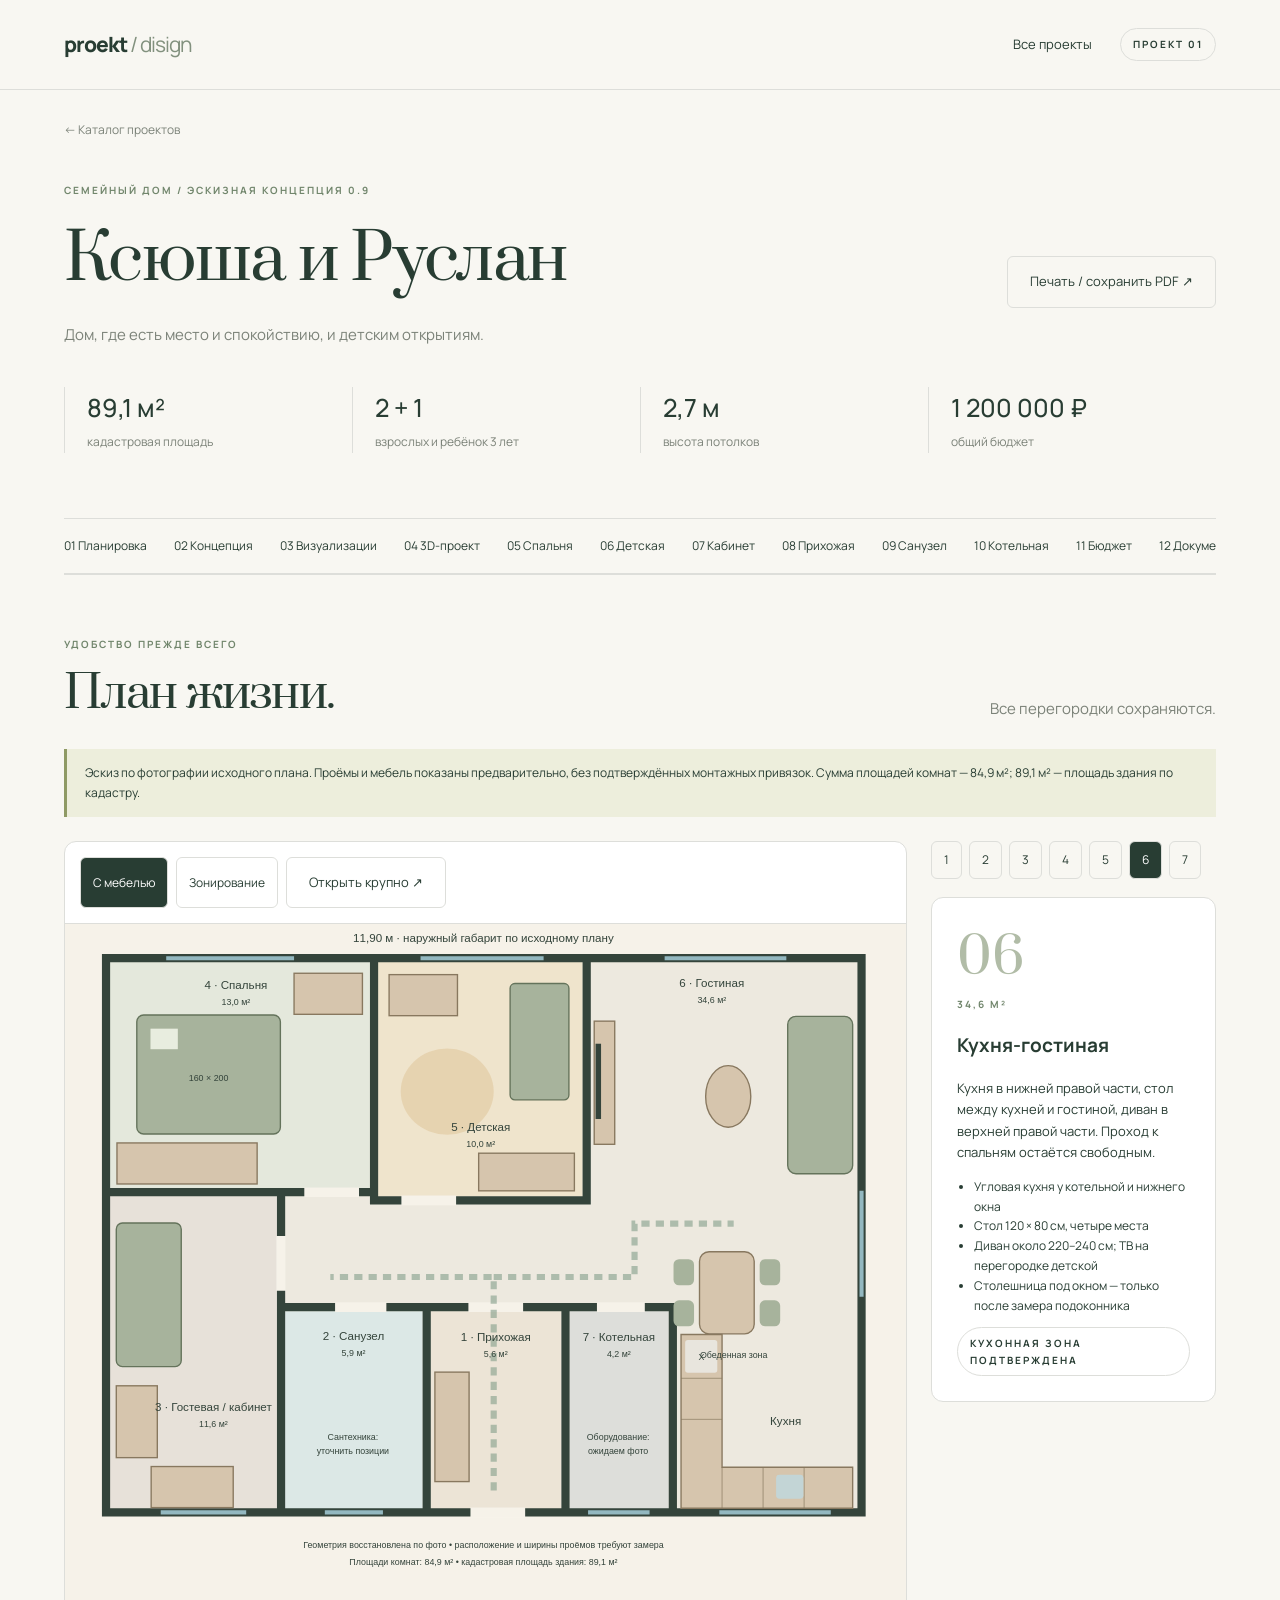
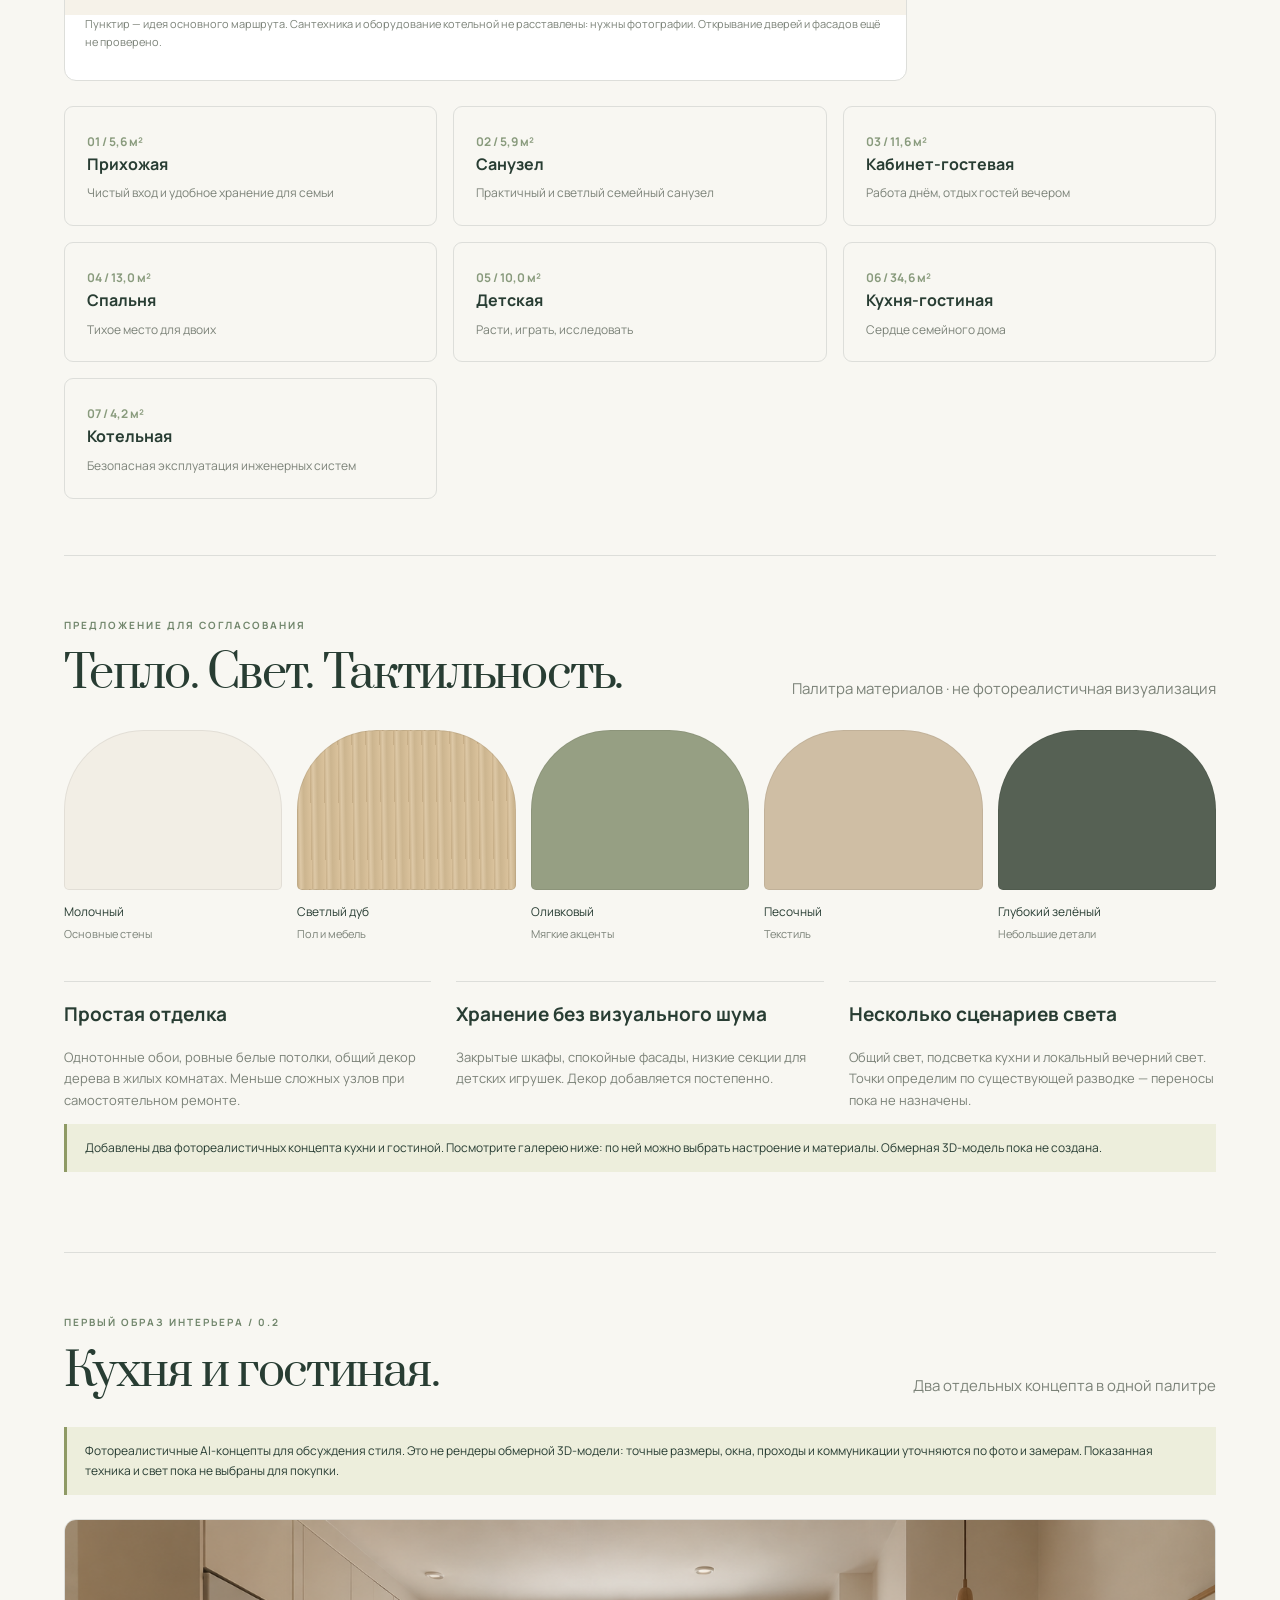
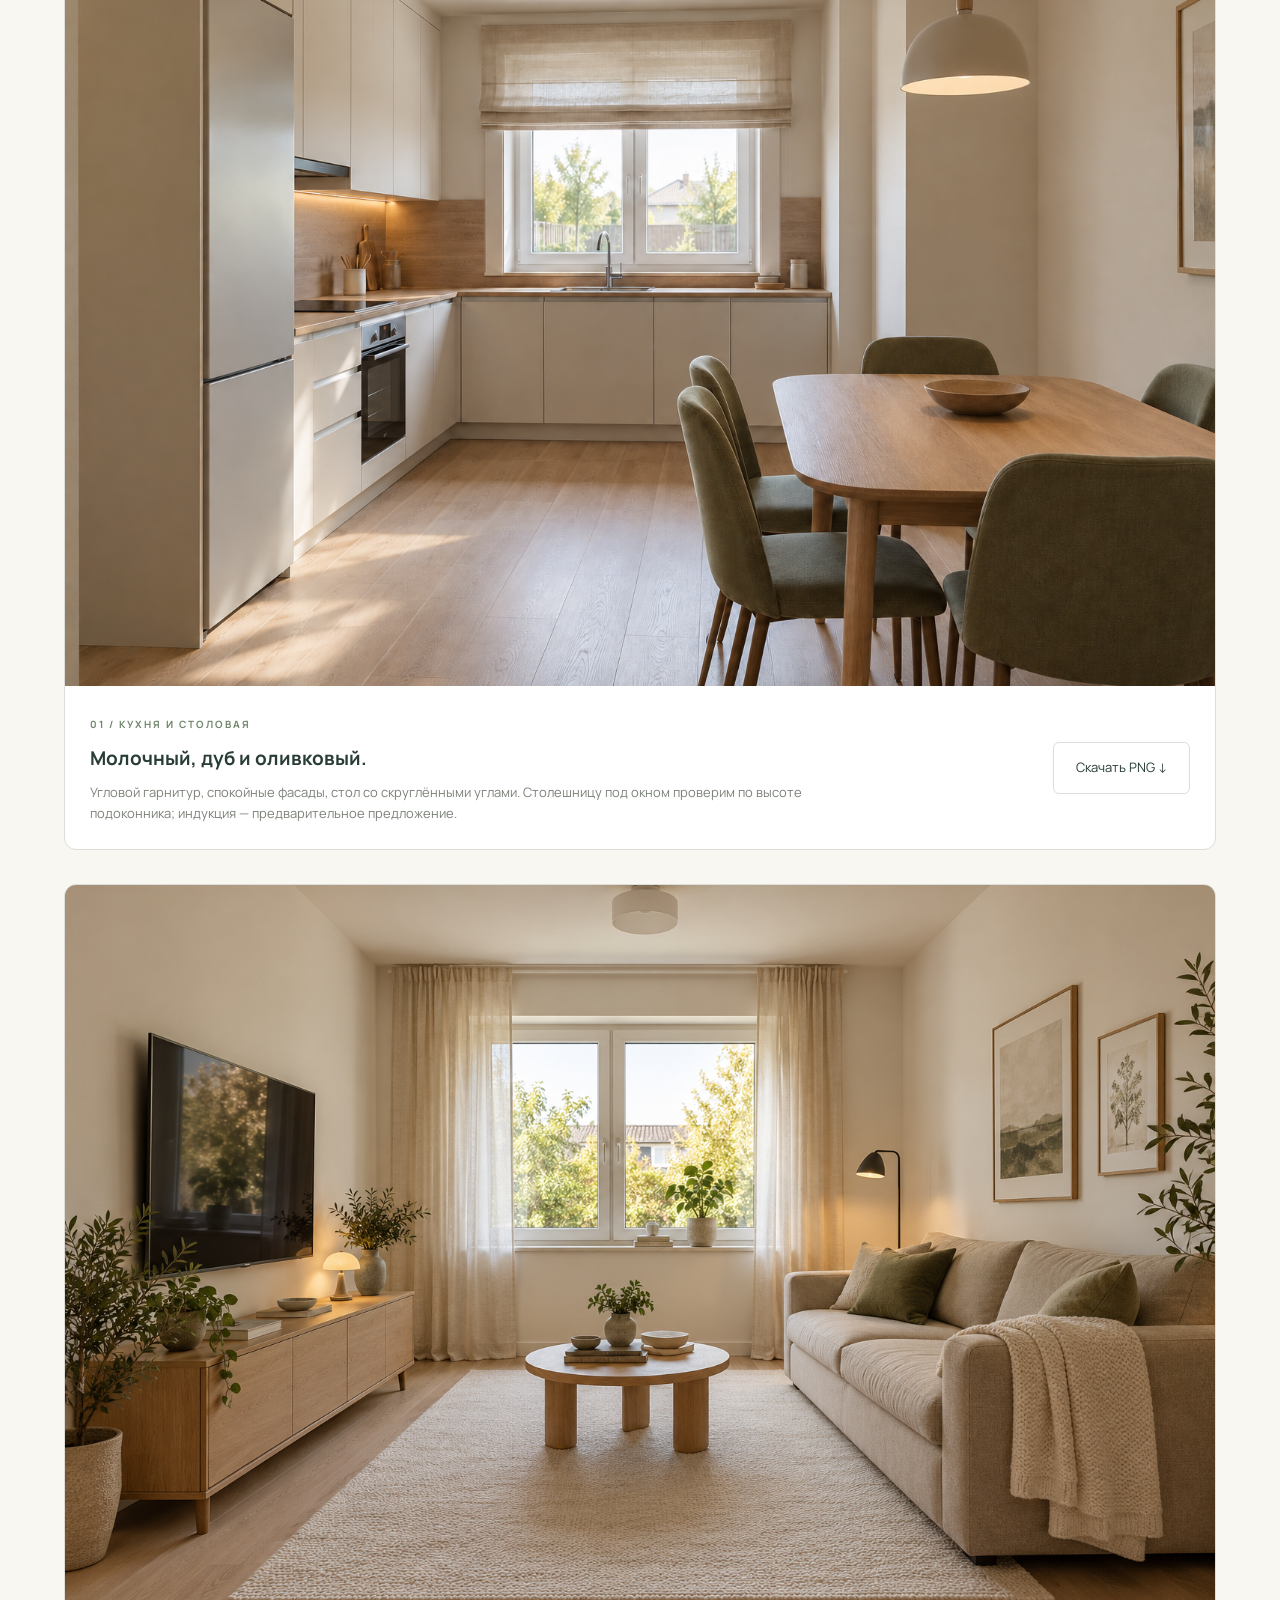
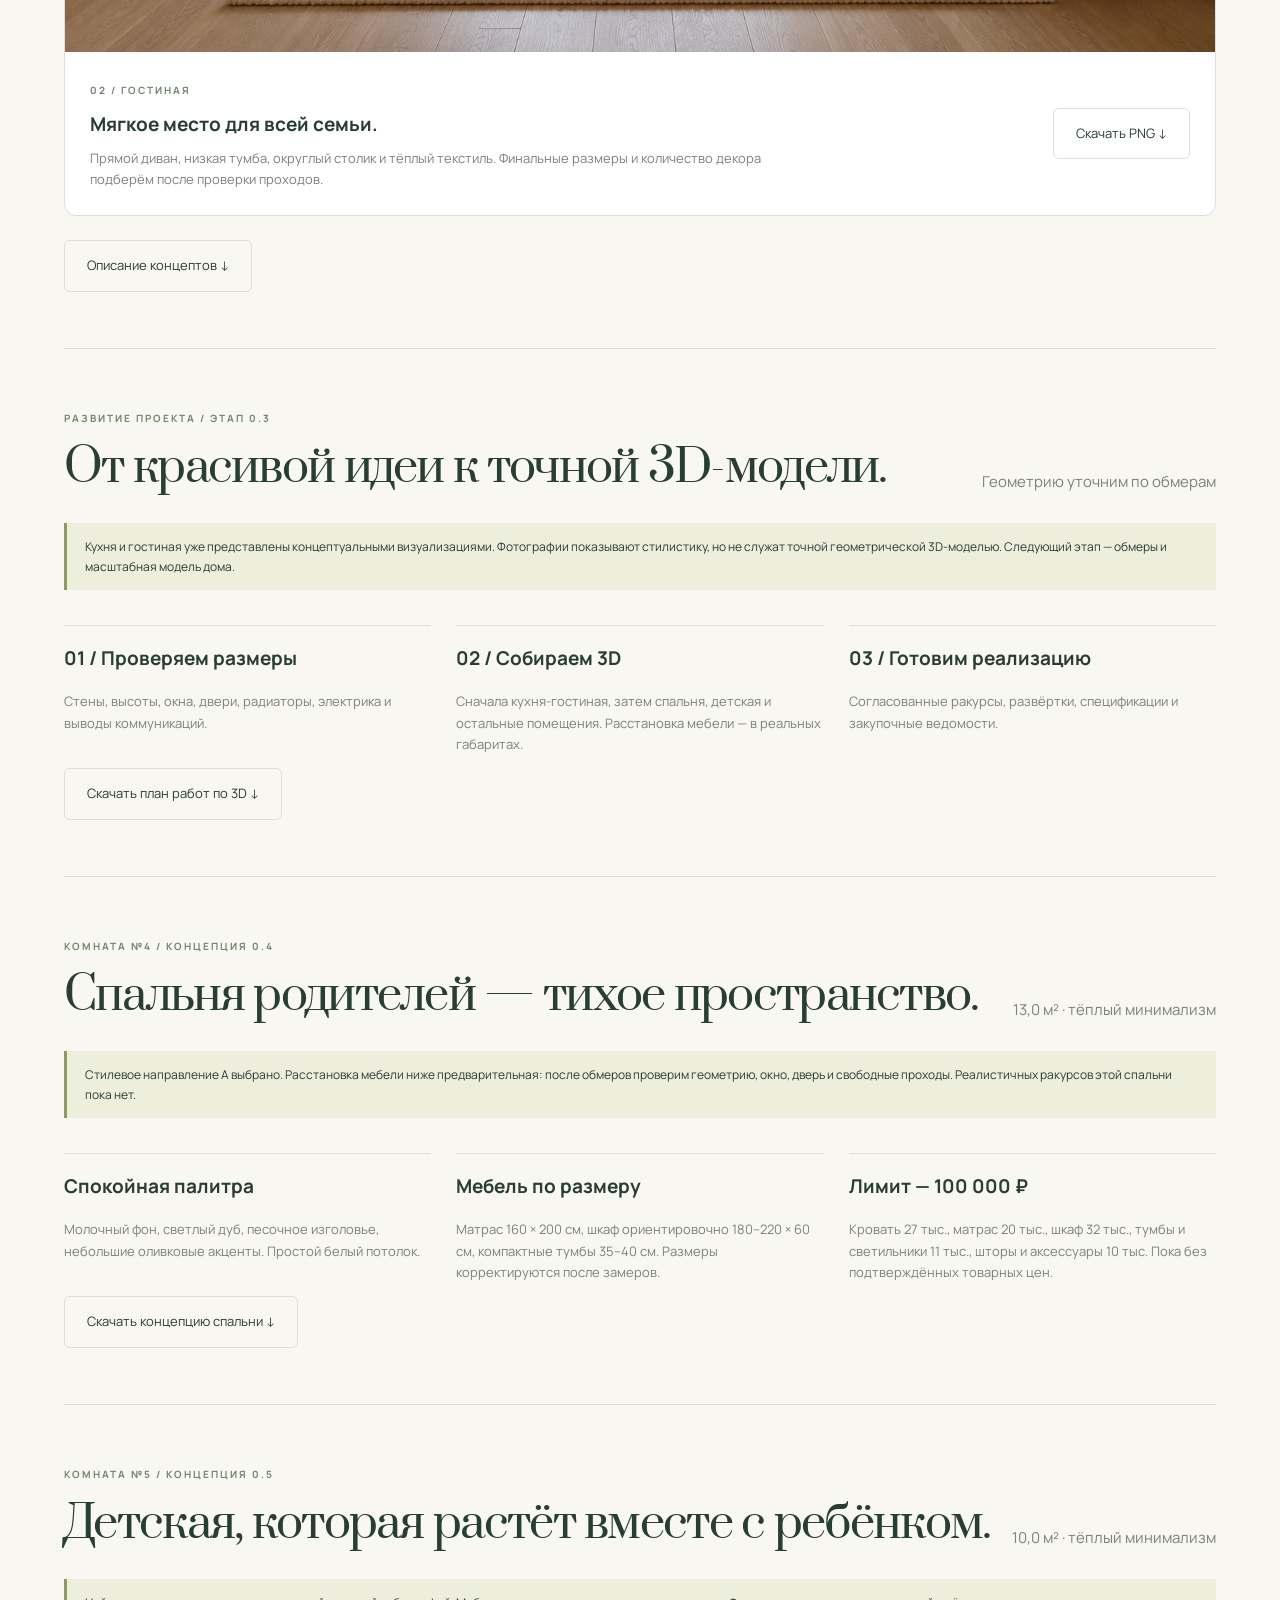
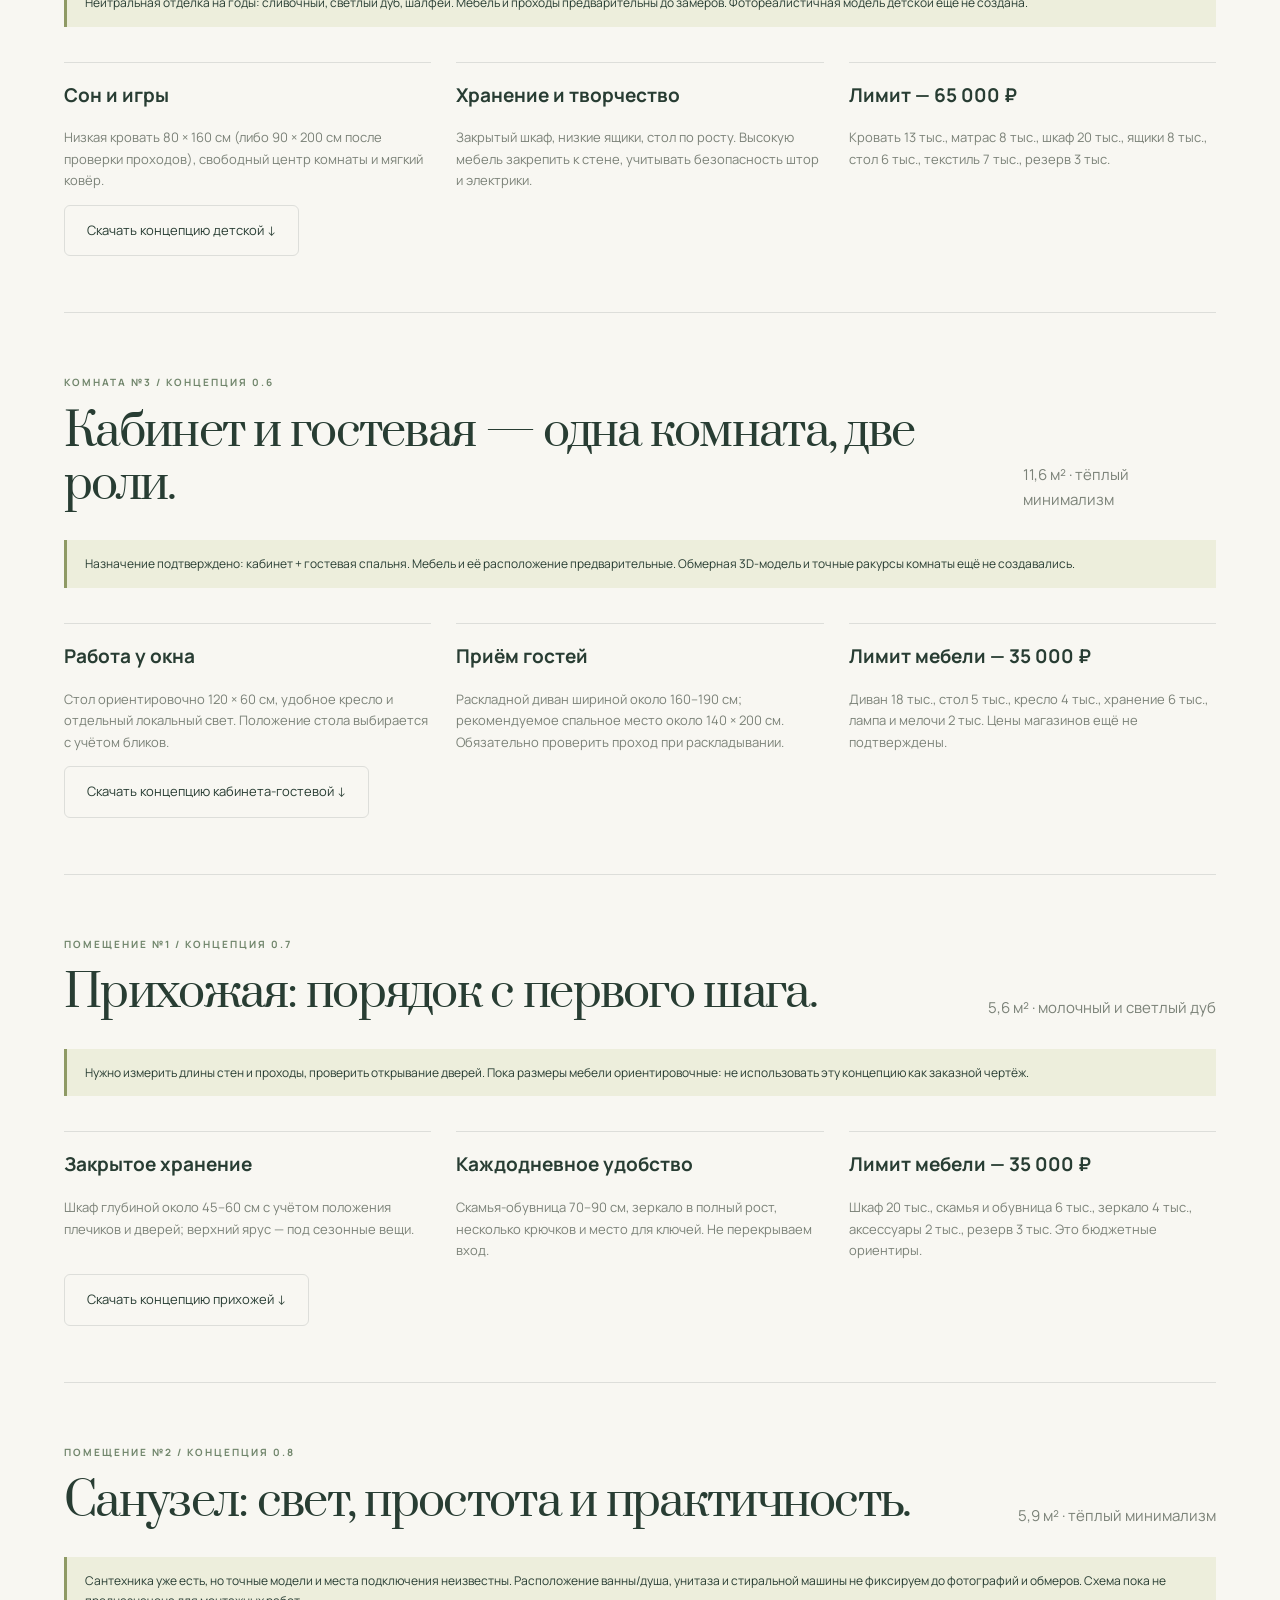
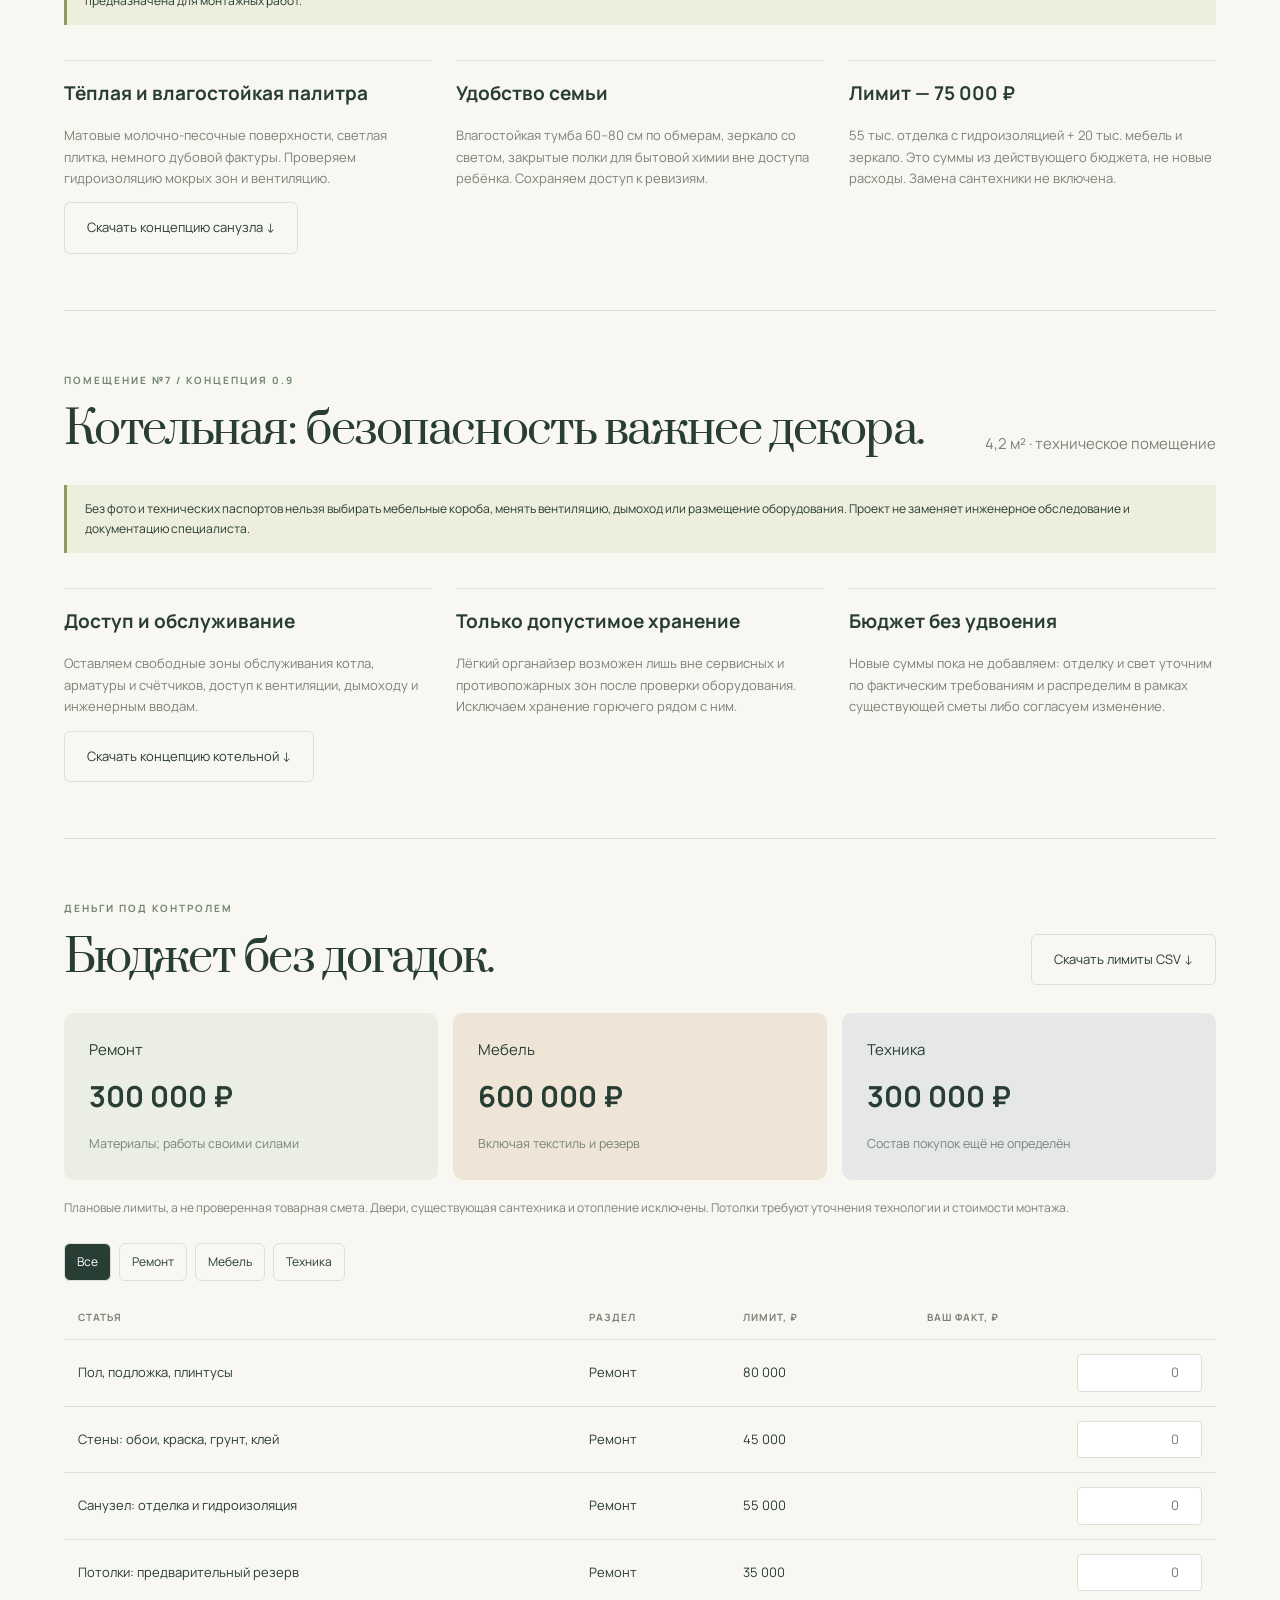
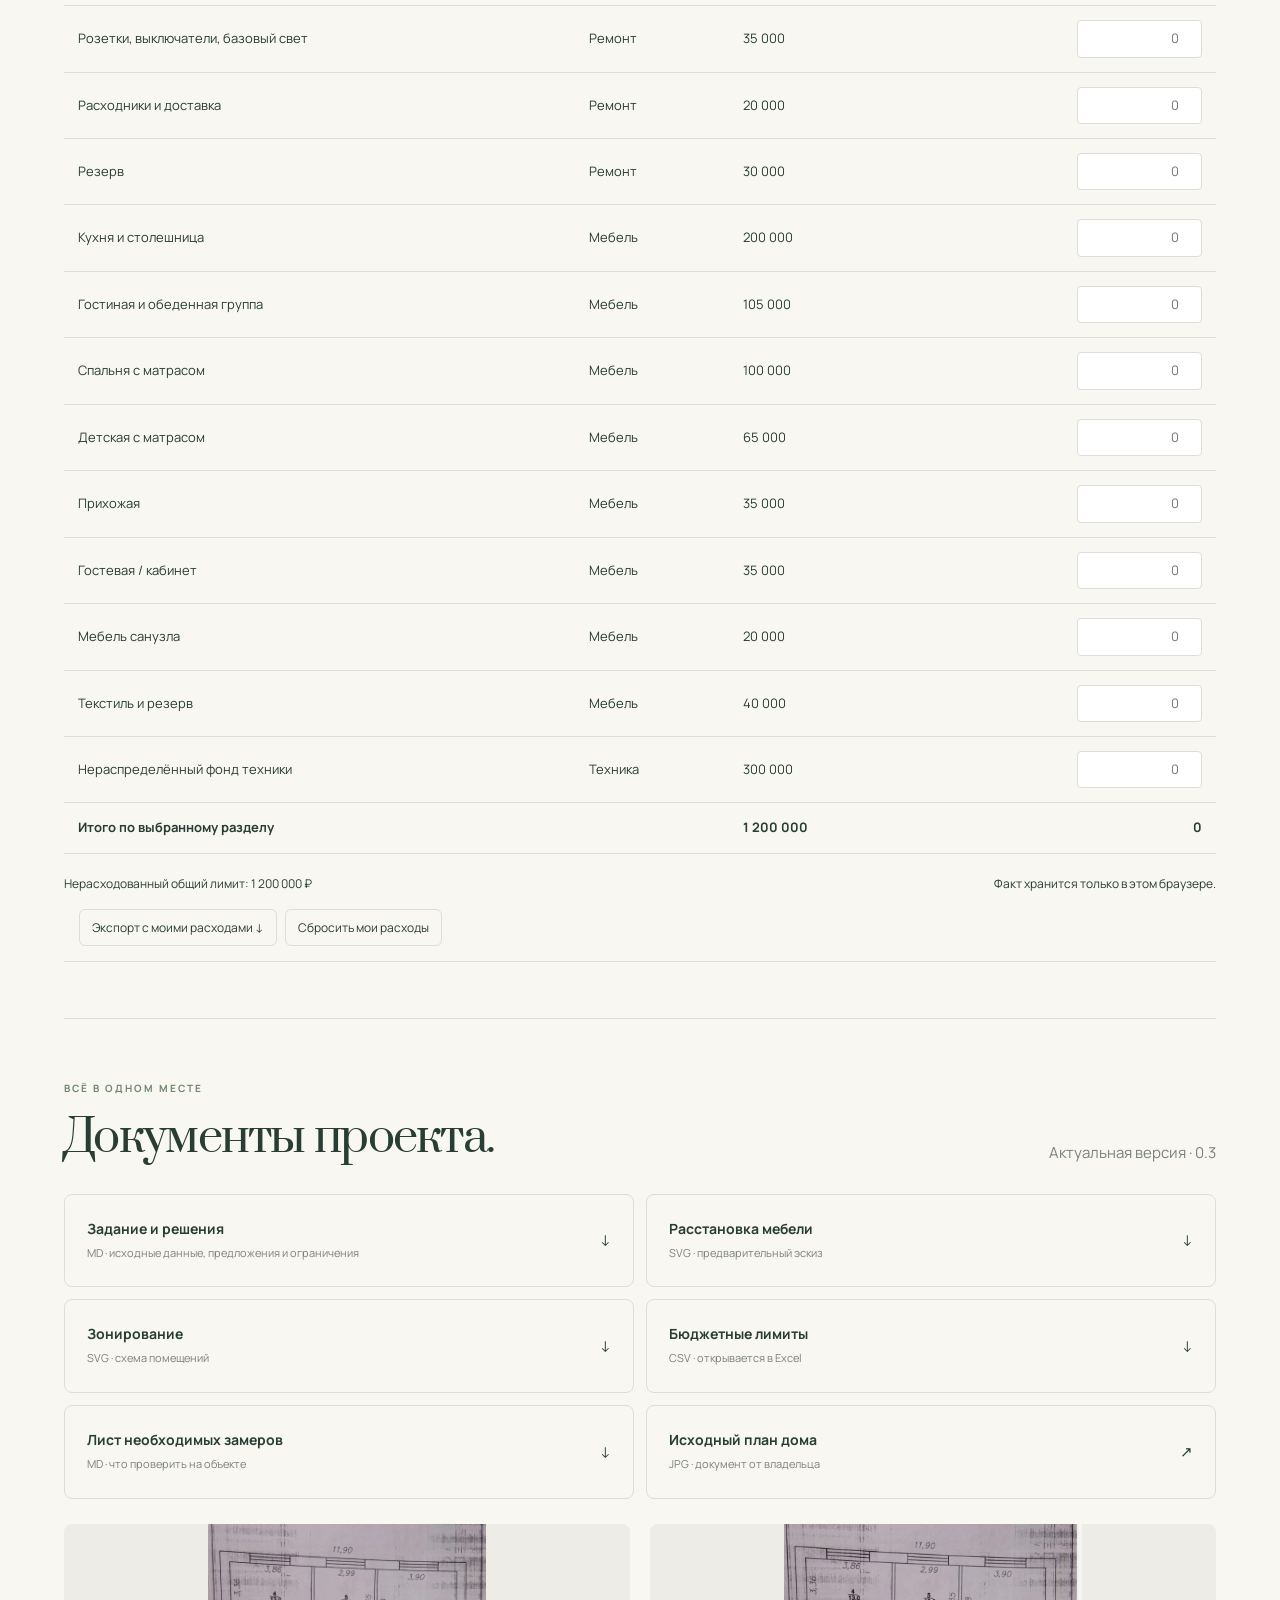
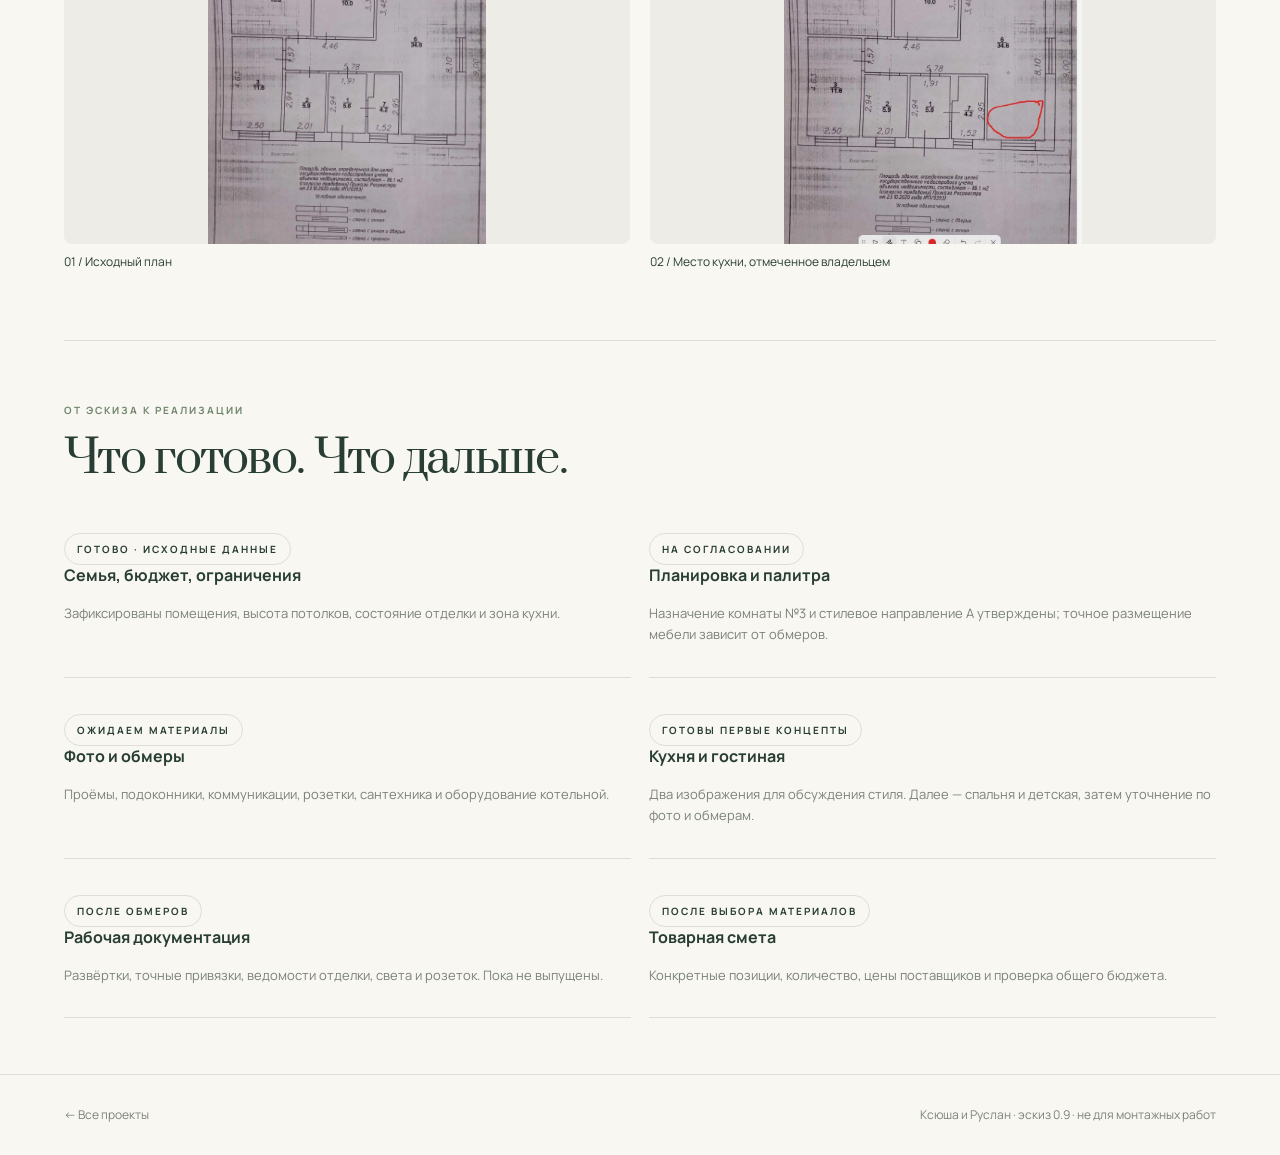
==== commit 8dbf34f8: "feat: publish boiler room technical concept 0.9" ====
--- a/projects/ksyusha-ruslan/index.html
+++ b/projects/ksyusha-ruslan/index.html
@@ -1 +1 @@
-<!doctype html><html lang="ru"><head><meta charset="utf-8"><meta name="viewport" content="width=device-width,initial-scale=1"><meta name="description" content="Ксюша и Руслан: эскизный дизайн-проект семейного дома, планировка, палитра, бюджет и документы."><title>Ксюша и Руслан — Proekt Disign</title><link rel="stylesheet" href="../../assets/style.css?v=0.2"><script defer src="../../assets/data.js"></script><script defer src="../../assets/project.js"></script></head><body><header><a class="logo" href="../../index.html">proekt<span> / disign</span></a><nav><a href="../../index.html#projects">Все проекты</a><span class="tag">Проект 01</span></nav></header><main class="container"><a class="back" href="../../index.html">← Каталог проектов</a><section class="project-hero"><span class="eyebrow">Семейный дом / эскизная концепция 0.8</span><div class="project-title"><div><h1>Ксюша и Руслан</h1><p class="muted">Дом, где есть место и спокойствию, и детским открытиям.</p></div><button class="button secondary" id="print">Печать / сохранить PDF ↗</button></div><div class="summary-bar"><div><strong>89,1 м²</strong><span>кадастровая площадь</span></div><div><strong>2 + 1</strong><span>взрослых и ребёнок 3 лет</span></div><div><strong>2,7 м</strong><span>высота потолков</span></div><div><strong>1 200 000 ₽</strong><span>общий бюджет</span></div></div></section><nav class="tabs" aria-label="Разделы проекта"><a href="#plan">01 Планировка</a><a href="#concept">02 Концепция</a><a href="#visuals">03 Визуализации</a><a href="#model3d">04 3D-проект</a><a href="#bedroom">05 Спальня</a><a href="#nursery">06 Детская</a><a href="#office">07 Кабинет</a><a href="#entryway">08 Прихожая</a><a href="#bathroom">09 Санузел</a><a href="#budget">10 Бюджет</a><a href="#documents">11 Документы</a><a href="#next">12 Этапы</a></nav><section class="section" id="plan"><div class="section-head"><div><span class="eyebrow">Удобство прежде всего</span><h2>План жизни.</h2></div><p class="muted">Все перегородки сохраняются.</p></div><div class="notice">Эскиз по фотографии исходного плана. Проёмы и мебель показаны предварительно, без подтверждённых монтажных привязок. Сумма площадей комнат — 84,9 м²; 89,1 м² — площадь здания по кадастру.</div><div class="plan-layout"><div class="plan-board"><div class="toolbar"><button data-plan="furniture" aria-pressed="true">С мебелью</button><button data-plan="zones" aria-pressed="false">Зонирование</button><a class="button secondary" id="open-plan" href="../../assets/plan-furniture.svg" target="_blank" rel="noopener">Открыть крупно ↗</a></div><img id="plan-image" src="../../assets/plan-furniture.svg" alt="Предварительная схема расстановки мебели"><p class="plan-note">Пунктир — идея основного маршрута. Сантехника и оборудование котельной не расставлены: нужны фотографии. Открывание дверей и фасадов ещё не проверено.</p></div><aside><div class="room-buttons" aria-label="Выбрать помещение"></div><div class="room-detail" aria-live="polite"></div></aside></div><div class="rooms-grid"></div></section><section class="section" id="concept"><div class="section-head"><div><span class="eyebrow">Предложение для согласования</span><h2>Тепло. Свет. Тактильность.</h2></div><p class="muted">Палитра материалов · не фотореалистичная визуализация</p></div><div class="palette"><div><div class="swatch" style="background:#f2eee5"></div><p>Молочный</p><small>Основные стены</small></div><div><div class="swatch wood"></div><p>Светлый дуб</p><small>Пол и мебель</small></div><div><div class="swatch" style="background:#969f83"></div><p>Оливковый</p><small>Мягкие акценты</small></div><div><div class="swatch" style="background:#cfbea4"></div><p>Песочный</p><small>Текстиль</small></div><div><div class="swatch" style="background:#566154"></div><p>Глубокий зелёный</p><small>Небольшие детали</small></div></div><div class="material-grid"><div><h3>Простая отделка</h3><p>Однотонные обои, ровные белые потолки, общий декор дерева в жилых комнатах. Меньше сложных узлов при самостоятельном ремонте.</p></div><div><h3>Хранение без визуального шума</h3><p>Закрытые шкафы, спокойные фасады, низкие секции для детских игрушек. Декор добавляется постепенно.</p></div><div><h3>Несколько сценариев света</h3><p>Общий свет, подсветка кухни и локальный вечерний свет. Точки определим по существующей разводке — переносы пока не назначены.</p></div></div><div class="notice">Добавлены два фотореалистичных концепта кухни и гостиной. Посмотрите галерею ниже: по ней можно выбрать настроение и материалы. Обмерная 3D-модель пока не создана.</div></section><section class="section" id="visuals"><div class="section-head"><div><span class="eyebrow">Первый образ интерьера / 0.2</span><h2>Кухня и гостиная.</h2></div><p class="muted">Два отдельных концепта в одной палитре</p></div><div class="notice">Фотореалистичные AI-концепты для обсуждения стиля. Это не рендеры обмерной 3D-модели: точные размеры, окна, проходы и коммуникации уточняются по фото и замерам. Показанная техника и свет пока не выбраны для покупки.</div><div class="visual-gallery"><figure><a href="../../assets/kitchen-concept-v1.png" target="_blank" rel="noopener"><img src="../../assets/kitchen-concept-v1.png" width="1536" height="1024" loading="lazy" alt="Концепт кухни: молочные фасады, дубовая столешница, мойка у окна и оливковые стулья"></a><figcaption><div><span class="eyebrow">01 / Кухня и столовая</span><h3>Молочный, дуб и оливковый.</h3><p>Угловой гарнитур, спокойные фасады, стол со скруглёнными углами. Столешницу под окном проверим по высоте подоконника; индукция — предварительное предложение.</p></div><a class="button secondary" href="../../assets/kitchen-concept-v1.png" download>Скачать PNG ↓</a></figcaption></figure><figure><a href="../../assets/living-concept-v1.png" target="_blank" rel="noopener"><img src="../../assets/living-concept-v1.png" width="1536" height="1024" loading="lazy" alt="Концепт гостиной: песочный диван справа, телевизор слева, светлый дуб и льняные шторы"></a><figcaption><div><span class="eyebrow">02 / Гостиная</span><h3>Мягкое место для всей семьи.</h3><p>Прямой диван, низкая тумба, округлый столик и тёплый текстиль. Финальные размеры и количество декора подберём после проверки проходов.</p></div><a class="button secondary" href="../../assets/living-concept-v1.png" download>Скачать PNG ↓</a></figcaption></figure></div><a class="button secondary" href="../../docs/visual-concepts.md" download>Описание концептов ↓</a></section><section class="section" id="model3d"><div class="section-head"><div><span class="eyebrow">Развитие проекта / этап 0.3</span><h2>От красивой идеи к точной 3D-модели.</h2></div><p class="muted">Геометрию уточним по обмерам</p></div><div class="notice">Кухня и гостиная уже представлены концептуальными визуализациями. Фотографии показывают стилистику, но не служат точной геометрической 3D-моделью. Следующий этап — обмеры и масштабная модель дома.</div><div class="material-grid"><div><h3>01 / Проверяем размеры</h3><p>Стены, высоты, окна, двери, радиаторы, электрика и выводы коммуникаций.</p></div><div><h3>02 / Собираем 3D</h3><p>Сначала кухня-гостиная, затем спальня, детская и остальные помещения. Расстановка мебели — в реальных габаритах.</p></div><div><h3>03 / Готовим реализацию</h3><p>Согласованные ракурсы, развёртки, спецификации и закупочные ведомости.</p></div></div><a class="button secondary" href="../../docs/3d-roadmap.md" download>Скачать план работ по 3D ↓</a></section><section class="section" id="bedroom"><div class="section-head"><div><span class="eyebrow">Комната №4 / концепция 0.4</span><h2>Спальня родителей — тихое пространство.</h2></div><p class="muted">13,0 м² · тёплый минимализм</p></div><div class="notice">Стилевое направление А выбрано. Расстановка мебели ниже предварительная: после обмеров проверим геометрию, окно, дверь и свободные проходы. Реалистичных ракурсов этой спальни пока нет.</div><div class="material-grid"><div><h3>Спокойная палитра</h3><p>Молочный фон, светлый дуб, песочное изголовье, небольшие оливковые акценты. Простой белый потолок.</p></div><div><h3>Мебель по размеру</h3><p>Матрас 160 × 200 см, шкаф ориентировочно 180–220 × 60 см, компактные тумбы 35–40 см. Размеры корректируются после замеров.</p></div><div><h3>Лимит — 100 000 ₽</h3><p>Кровать 27 тыс., матрас 20 тыс., шкаф 32 тыс., тумбы и светильники 11 тыс., шторы и аксессуары 10 тыс. Пока без подтверждённых товарных цен.</p></div></div><a class="button secondary" href="../../docs/bedroom-concept.md" download>Скачать концепцию спальни ↓</a></section><section class="section" id="nursery"><div class="section-head"><div><span class="eyebrow">Комната №5 / концепция 0.5</span><h2>Детская, которая растёт вместе с ребёнком.</h2></div><p class="muted">10,0 м² · тёплый минимализм</p></div><div class="notice">Нейтральная отделка на годы: сливочный, светлый дуб, шалфей. Мебель и проходы предварительны до замеров. Фотореалистичная модель детской ещё не создана.</div><div class="material-grid"><div><h3>Сон и игры</h3><p>Низкая кровать 80 × 160 см (либо 90 × 200 см после проверки проходов), свободный центр комнаты и мягкий ковёр.</p></div><div><h3>Хранение и творчество</h3><p>Закрытый шкаф, низкие ящики, стол по росту. Высокую мебель закрепить к стене, учитывать безопасность штор и электрики.</p></div><div><h3>Лимит — 65 000 ₽</h3><p>Кровать 13 тыс., матрас 8 тыс., шкаф 20 тыс., ящики 8 тыс., стол 6 тыс., текстиль 7 тыс., резерв 3 тыс.</p></div></div><a class="button secondary" href="../../docs/nursery-concept.md" download>Скачать концепцию детской ↓</a></section><section class="section" id="office"><div class="section-head"><div><span class="eyebrow">Комната №3 / концепция 0.6</span><h2>Кабинет и гостевая — одна комната, две роли.</h2></div><p class="muted">11,6 м² · тёплый минимализм</p></div><div class="notice">Назначение подтверждено: кабинет + гостевая спальня. Мебель и её расположение предварительные. Обмерная 3D-модель и точные ракурсы комнаты ещё не создавались.</div><div class="material-grid"><div><h3>Работа у окна</h3><p>Стол ориентировочно 120 × 60 см, удобное кресло и отдельный локальный свет. Положение стола выбирается с учётом бликов.</p></div><div><h3>Приём гостей</h3><p>Раскладной диван шириной около 160–190 см; рекомендуемое спальное место около 140 × 200 см. Обязательно проверить проход при раскладывании.</p></div><div><h3>Лимит мебели — 35 000 ₽</h3><p>Диван 18 тыс., стол 5 тыс., кресло 4 тыс., хранение 6 тыс., лампа и мелочи 2 тыс. Цены магазинов ещё не подтверждены.</p></div></div><a class="button secondary" href="../../docs/office-guest-concept.md" download>Скачать концепцию кабинета-гостевой ↓</a></section><section class="section" id="entryway"><div class="section-head"><div><span class="eyebrow">Помещение №1 / концепция 0.7</span><h2>Прихожая: порядок с первого шага.</h2></div><p class="muted">5,6 м² · молочный и светлый дуб</p></div><div class="notice">Нужно измерить длины стен и проходы, проверить открывание дверей. Пока размеры мебели ориентировочные: не использовать эту концепцию как заказной чертёж.</div><div class="material-grid"><div><h3>Закрытое хранение</h3><p>Шкаф глубиной около 45–60 см с учётом положения плечиков и дверей; верхний ярус — под сезонные вещи.</p></div><div><h3>Каждодневное удобство</h3><p>Скамья-обувница 70–90 см, зеркало в полный рост, несколько крючков и место для ключей. Не перекрываем вход.</p></div><div><h3>Лимит мебели — 35 000 ₽</h3><p>Шкаф 20 тыс., скамья и обувница 6 тыс., зеркало 4 тыс., аксессуары 2 тыс., резерв 3 тыс. Это бюджетные ориентиры.</p></div></div><a class="button secondary" href="../../docs/entryway-concept.md" download>Скачать концепцию прихожей ↓</a></section><section class="section" id="bathroom"><div class="section-head"><div><span class="eyebrow">Помещение №2 / концепция 0.8</span><h2>Санузел: свет, простота и практичность.</h2></div><p class="muted">5,9 м² · тёплый минимализм</p></div><div class="notice">Сантехника уже есть, но точные модели и места подключения неизвестны. Расположение ванны/душа, унитаза и стиральной машины не фиксируем до фотографий и обмеров. Схема пока не предназначена для монтажных работ.</div><div class="material-grid"><div><h3>Тёплая и влагостойкая палитра</h3><p>Матовые молочно-песочные поверхности, светлая плитка, немного дубовой фактуры. Проверяем гидроизоляцию мокрых зон и вентиляцию.</p></div><div><h3>Удобство семьи</h3><p>Влагостойкая тумба 60–80 см по обмерам, зеркало со светом, закрытые полки для бытовой химии вне доступа ребёнка. Сохраняем доступ к ревизиям.</p></div><div><h3>Лимит — 75 000 ₽</h3><p>55 тыс. отделка с гидроизоляцией + 20 тыс. мебель и зеркало. Это суммы из действующего бюджета, не новые расходы. Замена сантехники не включена.</p></div></div><a class="button secondary" href="../../docs/bathroom-concept.md" download>Скачать концепцию санузла ↓</a></section><section class="section" id="budget"><div class="section-head"><div><span class="eyebrow">Деньги под контролем</span><h2>Бюджет без догадок.</h2></div><a class="button secondary" href="../../docs/budget.csv" download>Скачать лимиты CSV ↓</a></div><div class="budget-top"><div class="budget-card">Ремонт<strong>300 000 ₽</strong><small>Материалы; работы своими силами</small></div><div class="budget-card">Мебель<strong>600 000 ₽</strong><small>Включая текстиль и резерв</small></div><div class="budget-card">Техника<strong>300 000 ₽</strong><small>Состав покупок ещё не определён</small></div></div><p class="muted" style="font-size:12px;margin-top:18px">Плановые лимиты, а не проверенная товарная смета. Двери, существующая сантехника и отопление исключены. Потолки требуют уточнения технологии и стоимости монтажа.</p><div class="filters" aria-label="Раздел бюджета"><button data-filter="Все" aria-pressed="true">Все</button><button data-filter="Ремонт" aria-pressed="false">Ремонт</button><button data-filter="Мебель" aria-pressed="false">Мебель</button><button data-filter="Техника" aria-pressed="false">Техника</button></div><div class="table-wrap"><table><thead><tr><th>Статья</th><th>Раздел</th><th>Лимит, ₽</th><th>Ваш факт, ₽</th></tr></thead><tbody id="budget-rows"></tbody><tfoot><tr><td colspan="2">Итого по выбранному разделу</td><td id="plan-total"></td><td id="actual-total"></td></tr></tfoot></table></div><div class="budget-foot"><span id="budget-status" aria-live="polite"></span><span>Факт хранится только в этом браузере.</span></div><div class="toolbar"><button id="export-budget">Экспорт с моими расходами ↓</button><button id="reset-budget">Сбросить мои расходы</button></div></section><section class="section" id="documents"><div class="section-head"><div><span class="eyebrow">Всё в одном месте</span><h2>Документы проекта.</h2></div><p class="muted">Актуальная версия · 0.3</p></div><div class="docs"><a class="doc" href="../../docs/project-brief.md" download><div><strong>Задание и решения</strong><small>MD · исходные данные, предложения и ограничения</small></div><span>↓</span></a><a class="doc" href="../../assets/plan-furniture.svg" download><div><strong>Расстановка мебели</strong><small>SVG · предварительный эскиз</small></div><span>↓</span></a><a class="doc" href="../../assets/plan-zones.svg" download><div><strong>Зонирование</strong><small>SVG · схема помещений</small></div><span>↓</span></a><a class="doc" href="../../docs/budget.csv" download><div><strong>Бюджетные лимиты</strong><small>CSV · открывается в Excel</small></div><span>↓</span></a><a class="doc" href="../../docs/measurements.md" download><div><strong>Лист необходимых замеров</strong><small>MD · что проверить на объекте</small></div><span>↓</span></a><a class="doc" href="../../assets/source-plan.jpg" target="_blank" rel="noopener"><div><strong>Исходный план дома</strong><small>JPG · документ от владельца</small></div><span>↗</span></a></div><div class="source-grid"><div><a href="../../assets/source-plan.jpg" target="_blank" rel="noopener"><img loading="lazy" src="../../assets/source-plan.jpg" alt="Исходный кадастровый план"></a><p>01 / Исходный план</p></div><div><a href="../../assets/kitchen-location.jpg" target="_blank" rel="noopener"><img loading="lazy" src="../../assets/kitchen-location.jpg" alt="План с отмеченным владельцем местом кухни"></a><p>02 / Место кухни, отмеченное владельцем</p></div></div></section><section class="section" id="next"><div class="section-head"><div><span class="eyebrow">От эскиза к реализации</span><h2>Что готово. Что дальше.</h2></div></div><div class="status-list"><div><span class="tag">Готово · исходные данные</span><h3>Семья, бюджет, ограничения</h3><p>Зафиксированы помещения, высота потолков, состояние отделки и зона кухни.</p></div><div><span class="tag">На согласовании</span><h3>Планировка и палитра</h3><p>Назначение комнаты №3 и стилевое направление А утверждены; точное размещение мебели зависит от обмеров.</p></div><div><span class="tag">Ожидаем материалы</span><h3>Фото и обмеры</h3><p>Проёмы, подоконники, коммуникации, розетки, сантехника и оборудование котельной.</p></div><div><span class="tag">Готовы первые концепты</span><h3>Кухня и гостиная</h3><p>Два изображения для обсуждения стиля. Далее — спальня и детская, затем уточнение по фото и обмерам.</p></div><div><span class="tag">После обмеров</span><h3>Рабочая документация</h3><p>Развёртки, точные привязки, ведомости отделки, света и розеток. Пока не выпущены.</p></div><div><span class="tag">После выбора материалов</span><h3>Товарная смета</h3><p>Конкретные позиции, количество, цены поставщиков и проверка общего бюджета.</p></div></div></section></main><footer><a href="../../index.html">← Все проекты</a><span>Ксюша и Руслан · эскиз 0.8 · не для монтажных работ</span></footer></body></html>
+<!doctype html><html lang="ru"><head><meta charset="utf-8"><meta name="viewport" content="width=device-width,initial-scale=1"><meta name="description" content="Ксюша и Руслан: эскизный дизайн-проект семейного дома, планировка, палитра, бюджет и документы."><title>Ксюша и Руслан — Proekt Disign</title><link rel="stylesheet" href="../../assets/style.css?v=0.2"><script defer src="../../assets/data.js"></script><script defer src="../../assets/project.js"></script></head><body><header><a class="logo" href="../../index.html">proekt<span> / disign</span></a><nav><a href="../../index.html#projects">Все проекты</a><span class="tag">Проект 01</span></nav></header><main class="container"><a class="back" href="../../index.html">← Каталог проектов</a><section class="project-hero"><span class="eyebrow">Семейный дом / эскизная концепция 0.9</span><div class="project-title"><div><h1>Ксюша и Руслан</h1><p class="muted">Дом, где есть место и спокойствию, и детским открытиям.</p></div><button class="button secondary" id="print">Печать / сохранить PDF ↗</button></div><div class="summary-bar"><div><strong>89,1 м²</strong><span>кадастровая площадь</span></div><div><strong>2 + 1</strong><span>взрослых и ребёнок 3 лет</span></div><div><strong>2,7 м</strong><span>высота потолков</span></div><div><strong>1 200 000 ₽</strong><span>общий бюджет</span></div></div></section><nav class="tabs" aria-label="Разделы проекта"><a href="#plan">01 Планировка</a><a href="#concept">02 Концепция</a><a href="#visuals">03 Визуализации</a><a href="#model3d">04 3D-проект</a><a href="#bedroom">05 Спальня</a><a href="#nursery">06 Детская</a><a href="#office">07 Кабинет</a><a href="#entryway">08 Прихожая</a><a href="#bathroom">09 Санузел</a><a href="#boiler">10 Котельная</a><a href="#budget">11 Бюджет</a><a href="#documents">12 Документы</a><a href="#next">13 Этапы</a></nav><section class="section" id="plan"><div class="section-head"><div><span class="eyebrow">Удобство прежде всего</span><h2>План жизни.</h2></div><p class="muted">Все перегородки сохраняются.</p></div><div class="notice">Эскиз по фотографии исходного плана. Проёмы и мебель показаны предварительно, без подтверждённых монтажных привязок. Сумма площадей комнат — 84,9 м²; 89,1 м² — площадь здания по кадастру.</div><div class="plan-layout"><div class="plan-board"><div class="toolbar"><button data-plan="furniture" aria-pressed="true">С мебелью</button><button data-plan="zones" aria-pressed="false">Зонирование</button><a class="button secondary" id="open-plan" href="../../assets/plan-furniture.svg" target="_blank" rel="noopener">Открыть крупно ↗</a></div><img id="plan-image" src="../../assets/plan-furniture.svg" alt="Предварительная схема расстановки мебели"><p class="plan-note">Пунктир — идея основного маршрута. Сантехника и оборудование котельной не расставлены: нужны фотографии. Открывание дверей и фасадов ещё не проверено.</p></div><aside><div class="room-buttons" aria-label="Выбрать помещение"></div><div class="room-detail" aria-live="polite"></div></aside></div><div class="rooms-grid"></div></section><section class="section" id="concept"><div class="section-head"><div><span class="eyebrow">Предложение для согласования</span><h2>Тепло. Свет. Тактильность.</h2></div><p class="muted">Палитра материалов · не фотореалистичная визуализация</p></div><div class="palette"><div><div class="swatch" style="background:#f2eee5"></div><p>Молочный</p><small>Основные стены</small></div><div><div class="swatch wood"></div><p>Светлый дуб</p><small>Пол и мебель</small></div><div><div class="swatch" style="background:#969f83"></div><p>Оливковый</p><small>Мягкие акценты</small></div><div><div class="swatch" style="background:#cfbea4"></div><p>Песочный</p><small>Текстиль</small></div><div><div class="swatch" style="background:#566154"></div><p>Глубокий зелёный</p><small>Небольшие детали</small></div></div><div class="material-grid"><div><h3>Простая отделка</h3><p>Однотонные обои, ровные белые потолки, общий декор дерева в жилых комнатах. Меньше сложных узлов при самостоятельном ремонте.</p></div><div><h3>Хранение без визуального шума</h3><p>Закрытые шкафы, спокойные фасады, низкие секции для детских игрушек. Декор добавляется постепенно.</p></div><div><h3>Несколько сценариев света</h3><p>Общий свет, подсветка кухни и локальный вечерний свет. Точки определим по существующей разводке — переносы пока не назначены.</p></div></div><div class="notice">Добавлены два фотореалистичных концепта кухни и гостиной. Посмотрите галерею ниже: по ней можно выбрать настроение и материалы. Обмерная 3D-модель пока не создана.</div></section><section class="section" id="visuals"><div class="section-head"><div><span class="eyebrow">Первый образ интерьера / 0.2</span><h2>Кухня и гостиная.</h2></div><p class="muted">Два отдельных концепта в одной палитре</p></div><div class="notice">Фотореалистичные AI-концепты для обсуждения стиля. Это не рендеры обмерной 3D-модели: точные размеры, окна, проходы и коммуникации уточняются по фото и замерам. Показанная техника и свет пока не выбраны для покупки.</div><div class="visual-gallery"><figure><a href="../../assets/kitchen-concept-v1.png" target="_blank" rel="noopener"><img src="../../assets/kitchen-concept-v1.png" width="1536" height="1024" loading="lazy" alt="Концепт кухни: молочные фасады, дубовая столешница, мойка у окна и оливковые стулья"></a><figcaption><div><span class="eyebrow">01 / Кухня и столовая</span><h3>Молочный, дуб и оливковый.</h3><p>Угловой гарнитур, спокойные фасады, стол со скруглёнными углами. Столешницу под окном проверим по высоте подоконника; индукция — предварительное предложение.</p></div><a class="button secondary" href="../../assets/kitchen-concept-v1.png" download>Скачать PNG ↓</a></figcaption></figure><figure><a href="../../assets/living-concept-v1.png" target="_blank" rel="noopener"><img src="../../assets/living-concept-v1.png" width="1536" height="1024" loading="lazy" alt="Концепт гостиной: песочный диван справа, телевизор слева, светлый дуб и льняные шторы"></a><figcaption><div><span class="eyebrow">02 / Гостиная</span><h3>Мягкое место для всей семьи.</h3><p>Прямой диван, низкая тумба, округлый столик и тёплый текстиль. Финальные размеры и количество декора подберём после проверки проходов.</p></div><a class="button secondary" href="../../assets/living-concept-v1.png" download>Скачать PNG ↓</a></figcaption></figure></div><a class="button secondary" href="../../docs/visual-concepts.md" download>Описание концептов ↓</a></section><section class="section" id="model3d"><div class="section-head"><div><span class="eyebrow">Развитие проекта / этап 0.3</span><h2>От красивой идеи к точной 3D-модели.</h2></div><p class="muted">Геометрию уточним по обмерам</p></div><div class="notice">Кухня и гостиная уже представлены концептуальными визуализациями. Фотографии показывают стилистику, но не служат точной геометрической 3D-моделью. Следующий этап — обмеры и масштабная модель дома.</div><div class="material-grid"><div><h3>01 / Проверяем размеры</h3><p>Стены, высоты, окна, двери, радиаторы, электрика и выводы коммуникаций.</p></div><div><h3>02 / Собираем 3D</h3><p>Сначала кухня-гостиная, затем спальня, детская и остальные помещения. Расстановка мебели — в реальных габаритах.</p></div><div><h3>03 / Готовим реализацию</h3><p>Согласованные ракурсы, развёртки, спецификации и закупочные ведомости.</p></div></div><a class="button secondary" href="../../docs/3d-roadmap.md" download>Скачать план работ по 3D ↓</a></section><section class="section" id="bedroom"><div class="section-head"><div><span class="eyebrow">Комната №4 / концепция 0.4</span><h2>Спальня родителей — тихое пространство.</h2></div><p class="muted">13,0 м² · тёплый минимализм</p></div><div class="notice">Стилевое направление А выбрано. Расстановка мебели ниже предварительная: после обмеров проверим геометрию, окно, дверь и свободные проходы. Реалистичных ракурсов этой спальни пока нет.</div><div class="material-grid"><div><h3>Спокойная палитра</h3><p>Молочный фон, светлый дуб, песочное изголовье, небольшие оливковые акценты. Простой белый потолок.</p></div><div><h3>Мебель по размеру</h3><p>Матрас 160 × 200 см, шкаф ориентировочно 180–220 × 60 см, компактные тумбы 35–40 см. Размеры корректируются после замеров.</p></div><div><h3>Лимит — 100 000 ₽</h3><p>Кровать 27 тыс., матрас 20 тыс., шкаф 32 тыс., тумбы и светильники 11 тыс., шторы и аксессуары 10 тыс. Пока без подтверждённых товарных цен.</p></div></div><a class="button secondary" href="../../docs/bedroom-concept.md" download>Скачать концепцию спальни ↓</a></section><section class="section" id="nursery"><div class="section-head"><div><span class="eyebrow">Комната №5 / концепция 0.5</span><h2>Детская, которая растёт вместе с ребёнком.</h2></div><p class="muted">10,0 м² · тёплый минимализм</p></div><div class="notice">Нейтральная отделка на годы: сливочный, светлый дуб, шалфей. Мебель и проходы предварительны до замеров. Фотореалистичная модель детской ещё не создана.</div><div class="material-grid"><div><h3>Сон и игры</h3><p>Низкая кровать 80 × 160 см (либо 90 × 200 см после проверки проходов), свободный центр комнаты и мягкий ковёр.</p></div><div><h3>Хранение и творчество</h3><p>Закрытый шкаф, низкие ящики, стол по росту. Высокую мебель закрепить к стене, учитывать безопасность штор и электрики.</p></div><div><h3>Лимит — 65 000 ₽</h3><p>Кровать 13 тыс., матрас 8 тыс., шкаф 20 тыс., ящики 8 тыс., стол 6 тыс., текстиль 7 тыс., резерв 3 тыс.</p></div></div><a class="button secondary" href="../../docs/nursery-concept.md" download>Скачать концепцию детской ↓</a></section><section class="section" id="office"><div class="section-head"><div><span class="eyebrow">Комната №3 / концепция 0.6</span><h2>Кабинет и гостевая — одна комната, две роли.</h2></div><p class="muted">11,6 м² · тёплый минимализм</p></div><div class="notice">Назначение подтверждено: кабинет + гостевая спальня. Мебель и её расположение предварительные. Обмерная 3D-модель и точные ракурсы комнаты ещё не создавались.</div><div class="material-grid"><div><h3>Работа у окна</h3><p>Стол ориентировочно 120 × 60 см, удобное кресло и отдельный локальный свет. Положение стола выбирается с учётом бликов.</p></div><div><h3>Приём гостей</h3><p>Раскладной диван шириной около 160–190 см; рекомендуемое спальное место около 140 × 200 см. Обязательно проверить проход при раскладывании.</p></div><div><h3>Лимит мебели — 35 000 ₽</h3><p>Диван 18 тыс., стол 5 тыс., кресло 4 тыс., хранение 6 тыс., лампа и мелочи 2 тыс. Цены магазинов ещё не подтверждены.</p></div></div><a class="button secondary" href="../../docs/office-guest-concept.md" download>Скачать концепцию кабинета-гостевой ↓</a></section><section class="section" id="entryway"><div class="section-head"><div><span class="eyebrow">Помещение №1 / концепция 0.7</span><h2>Прихожая: порядок с первого шага.</h2></div><p class="muted">5,6 м² · молочный и светлый дуб</p></div><div class="notice">Нужно измерить длины стен и проходы, проверить открывание дверей. Пока размеры мебели ориентировочные: не использовать эту концепцию как заказной чертёж.</div><div class="material-grid"><div><h3>Закрытое хранение</h3><p>Шкаф глубиной около 45–60 см с учётом положения плечиков и дверей; верхний ярус — под сезонные вещи.</p></div><div><h3>Каждодневное удобство</h3><p>Скамья-обувница 70–90 см, зеркало в полный рост, несколько крючков и место для ключей. Не перекрываем вход.</p></div><div><h3>Лимит мебели — 35 000 ₽</h3><p>Шкаф 20 тыс., скамья и обувница 6 тыс., зеркало 4 тыс., аксессуары 2 тыс., резерв 3 тыс. Это бюджетные ориентиры.</p></div></div><a class="button secondary" href="../../docs/entryway-concept.md" download>Скачать концепцию прихожей ↓</a></section><section class="section" id="bathroom"><div class="section-head"><div><span class="eyebrow">Помещение №2 / концепция 0.8</span><h2>Санузел: свет, простота и практичность.</h2></div><p class="muted">5,9 м² · тёплый минимализм</p></div><div class="notice">Сантехника уже есть, но точные модели и места подключения неизвестны. Расположение ванны/душа, унитаза и стиральной машины не фиксируем до фотографий и обмеров. Схема пока не предназначена для монтажных работ.</div><div class="material-grid"><div><h3>Тёплая и влагостойкая палитра</h3><p>Матовые молочно-песочные поверхности, светлая плитка, немного дубовой фактуры. Проверяем гидроизоляцию мокрых зон и вентиляцию.</p></div><div><h3>Удобство семьи</h3><p>Влагостойкая тумба 60–80 см по обмерам, зеркало со светом, закрытые полки для бытовой химии вне доступа ребёнка. Сохраняем доступ к ревизиям.</p></div><div><h3>Лимит — 75 000 ₽</h3><p>55 тыс. отделка с гидроизоляцией + 20 тыс. мебель и зеркало. Это суммы из действующего бюджета, не новые расходы. Замена сантехники не включена.</p></div></div><a class="button secondary" href="../../docs/bathroom-concept.md" download>Скачать концепцию санузла ↓</a></section><section class="section" id="boiler"><div class="section-head"><div><span class="eyebrow">Помещение №7 / концепция 0.9</span><h2>Котельная: безопасность важнее декора.</h2></div><p class="muted">4,2 м² · техническое помещение</p></div><div class="notice">Без фото и технических паспортов нельзя выбирать мебельные короба, менять вентиляцию, дымоход или размещение оборудования. Проект не заменяет инженерное обследование и документацию специалиста.</div><div class="material-grid"><div><h3>Доступ и обслуживание</h3><p>Оставляем свободные зоны обслуживания котла, арматуры и счётчиков, доступ к вентиляции, дымоходу и инженерным вводам.</p></div><div><h3>Только допустимое хранение</h3><p>Лёгкий органайзер возможен лишь вне сервисных и противопожарных зон после проверки оборудования. Исключаем хранение горючего рядом с ним.</p></div><div><h3>Бюджет без удвоения</h3><p>Новые суммы пока не добавляем: отделку и свет уточним по фактическим требованиям и распределим в рамках существующей сметы либо согласуем изменение.</p></div></div><a class="button secondary" href="../../docs/boiler-room-concept.md" download>Скачать концепцию котельной ↓</a></section><section class="section" id="budget"><div class="section-head"><div><span class="eyebrow">Деньги под контролем</span><h2>Бюджет без догадок.</h2></div><a class="button secondary" href="../../docs/budget.csv" download>Скачать лимиты CSV ↓</a></div><div class="budget-top"><div class="budget-card">Ремонт<strong>300 000 ₽</strong><small>Материалы; работы своими силами</small></div><div class="budget-card">Мебель<strong>600 000 ₽</strong><small>Включая текстиль и резерв</small></div><div class="budget-card">Техника<strong>300 000 ₽</strong><small>Состав покупок ещё не определён</small></div></div><p class="muted" style="font-size:12px;margin-top:18px">Плановые лимиты, а не проверенная товарная смета. Двери, существующая сантехника и отопление исключены. Потолки требуют уточнения технологии и стоимости монтажа.</p><div class="filters" aria-label="Раздел бюджета"><button data-filter="Все" aria-pressed="true">Все</button><button data-filter="Ремонт" aria-pressed="false">Ремонт</button><button data-filter="Мебель" aria-pressed="false">Мебель</button><button data-filter="Техника" aria-pressed="false">Техника</button></div><div class="table-wrap"><table><thead><tr><th>Статья</th><th>Раздел</th><th>Лимит, ₽</th><th>Ваш факт, ₽</th></tr></thead><tbody id="budget-rows"></tbody><tfoot><tr><td colspan="2">Итого по выбранному разделу</td><td id="plan-total"></td><td id="actual-total"></td></tr></tfoot></table></div><div class="budget-foot"><span id="budget-status" aria-live="polite"></span><span>Факт хранится только в этом браузере.</span></div><div class="toolbar"><button id="export-budget">Экспорт с моими расходами ↓</button><button id="reset-budget">Сбросить мои расходы</button></div></section><section class="section" id="documents"><div class="section-head"><div><span class="eyebrow">Всё в одном месте</span><h2>Документы проекта.</h2></div><p class="muted">Актуальная версия · 0.3</p></div><div class="docs"><a class="doc" href="../../docs/project-brief.md" download><div><strong>Задание и решения</strong><small>MD · исходные данные, предложения и ограничения</small></div><span>↓</span></a><a class="doc" href="../../assets/plan-furniture.svg" download><div><strong>Расстановка мебели</strong><small>SVG · предварительный эскиз</small></div><span>↓</span></a><a class="doc" href="../../assets/plan-zones.svg" download><div><strong>Зонирование</strong><small>SVG · схема помещений</small></div><span>↓</span></a><a class="doc" href="../../docs/budget.csv" download><div><strong>Бюджетные лимиты</strong><small>CSV · открывается в Excel</small></div><span>↓</span></a><a class="doc" href="../../docs/measurements.md" download><div><strong>Лист необходимых замеров</strong><small>MD · что проверить на объекте</small></div><span>↓</span></a><a class="doc" href="../../assets/source-plan.jpg" target="_blank" rel="noopener"><div><strong>Исходный план дома</strong><small>JPG · документ от владельца</small></div><span>↗</span></a></div><div class="source-grid"><div><a href="../../assets/source-plan.jpg" target="_blank" rel="noopener"><img loading="lazy" src="../../assets/source-plan.jpg" alt="Исходный кадастровый план"></a><p>01 / Исходный план</p></div><div><a href="../../assets/kitchen-location.jpg" target="_blank" rel="noopener"><img loading="lazy" src="../../assets/kitchen-location.jpg" alt="План с отмеченным владельцем местом кухни"></a><p>02 / Место кухни, отмеченное владельцем</p></div></div></section><section class="section" id="next"><div class="section-head"><div><span class="eyebrow">От эскиза к реализации</span><h2>Что готово. Что дальше.</h2></div></div><div class="status-list"><div><span class="tag">Готово · исходные данные</span><h3>Семья, бюджет, ограничения</h3><p>Зафиксированы помещения, высота потолков, состояние отделки и зона кухни.</p></div><div><span class="tag">На согласовании</span><h3>Планировка и палитра</h3><p>Назначение комнаты №3 и стилевое направление А утверждены; точное размещение мебели зависит от обмеров.</p></div><div><span class="tag">Ожидаем материалы</span><h3>Фото и обмеры</h3><p>Проёмы, подоконники, коммуникации, розетки, сантехника и оборудование котельной.</p></div><div><span class="tag">Готовы первые концепты</span><h3>Кухня и гостиная</h3><p>Два изображения для обсуждения стиля. Далее — спальня и детская, затем уточнение по фото и обмерам.</p></div><div><span class="tag">После обмеров</span><h3>Рабочая документация</h3><p>Развёртки, точные привязки, ведомости отделки, света и розеток. Пока не выпущены.</p></div><div><span class="tag">После выбора материалов</span><h3>Товарная смета</h3><p>Конкретные позиции, количество, цены поставщиков и проверка общего бюджета.</p></div></div></section></main><footer><a href="../../index.html">← Все проекты</a><span>Ксюша и Руслан · эскиз 0.9 · не для монтажных работ</span></footer></body></html>
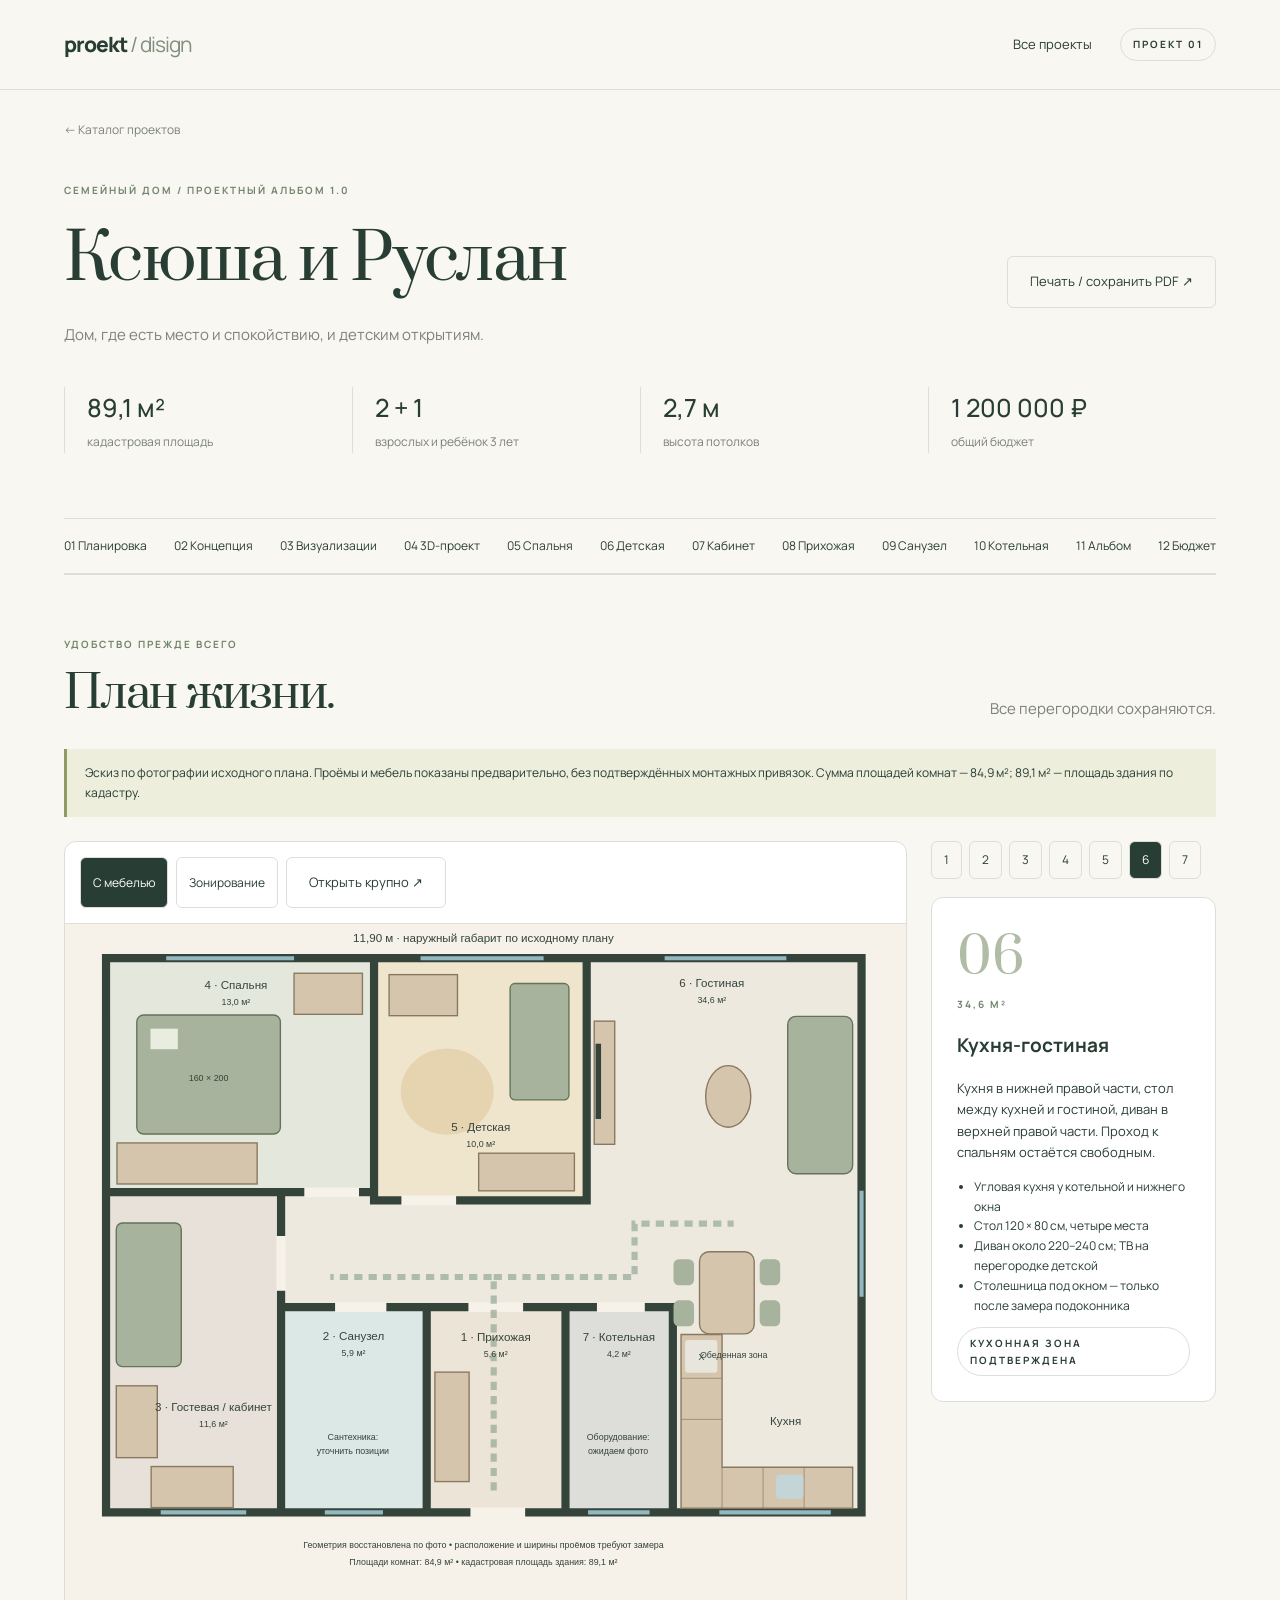
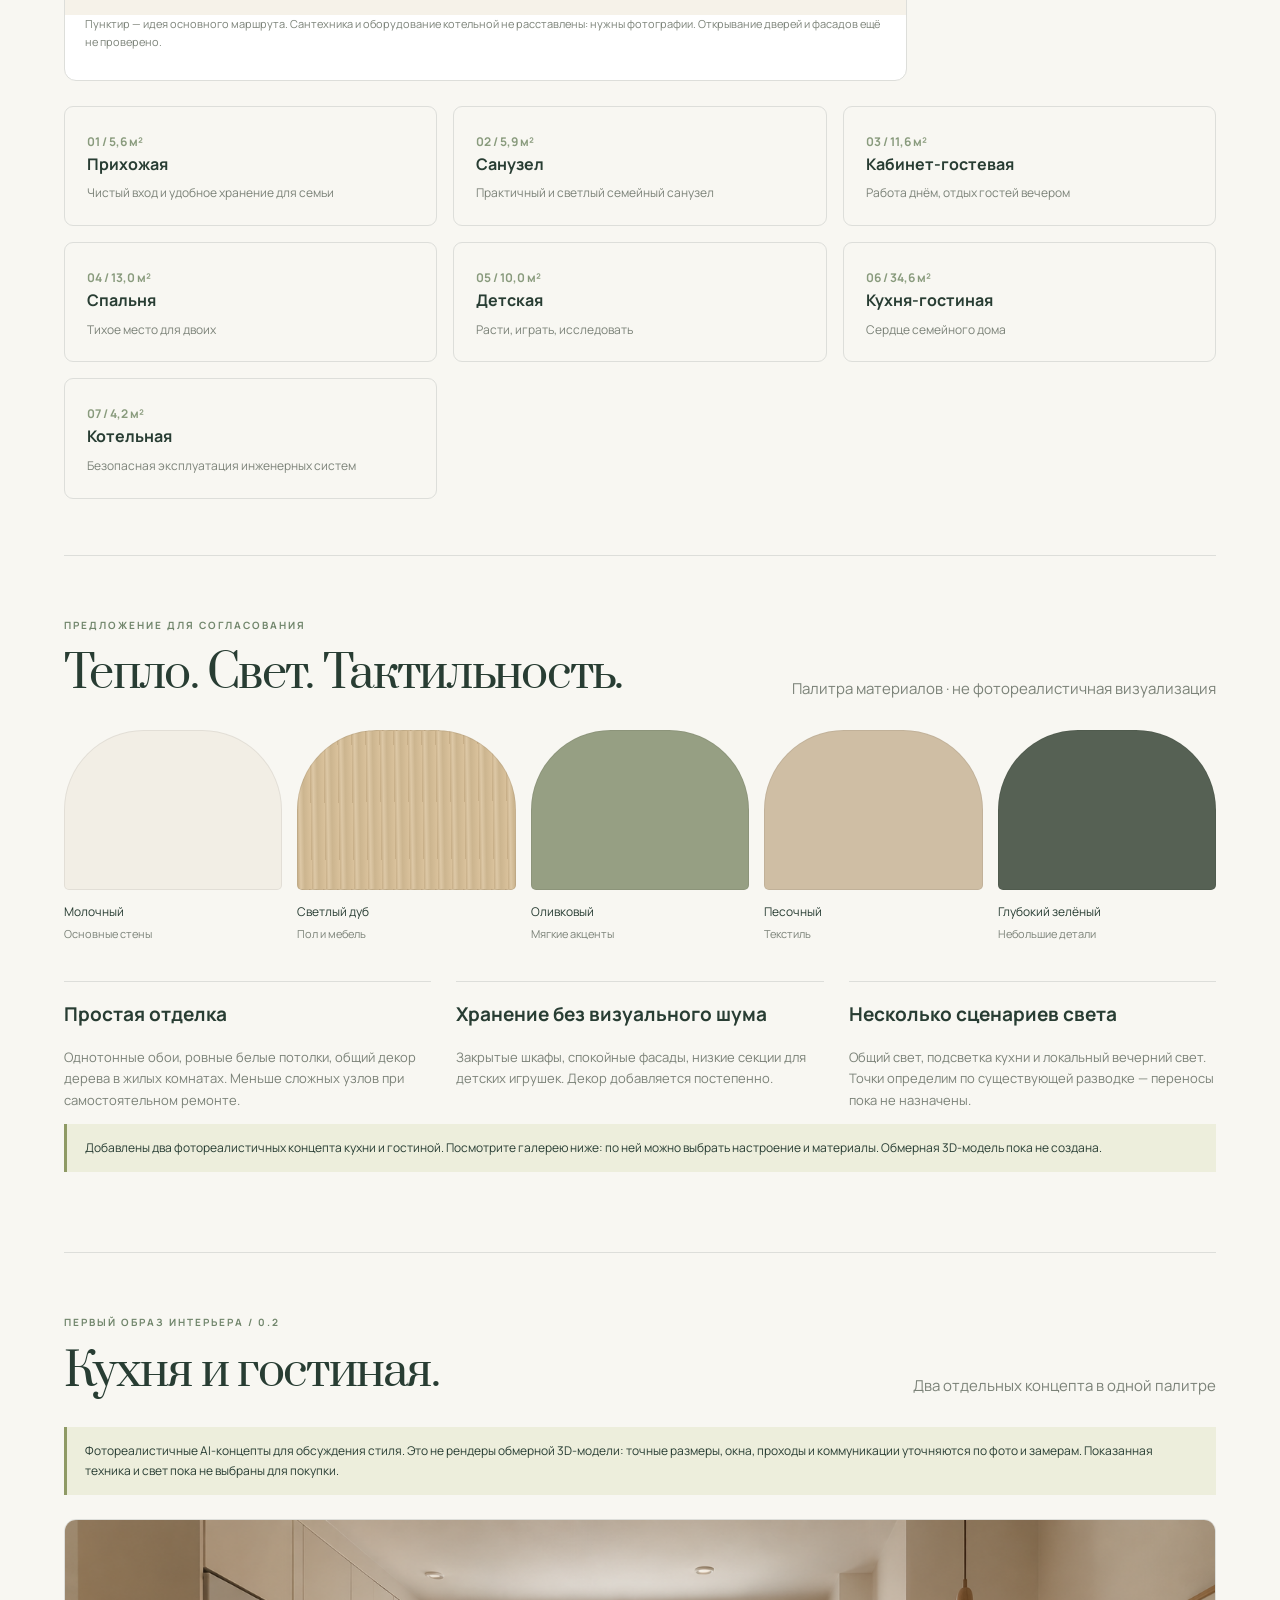
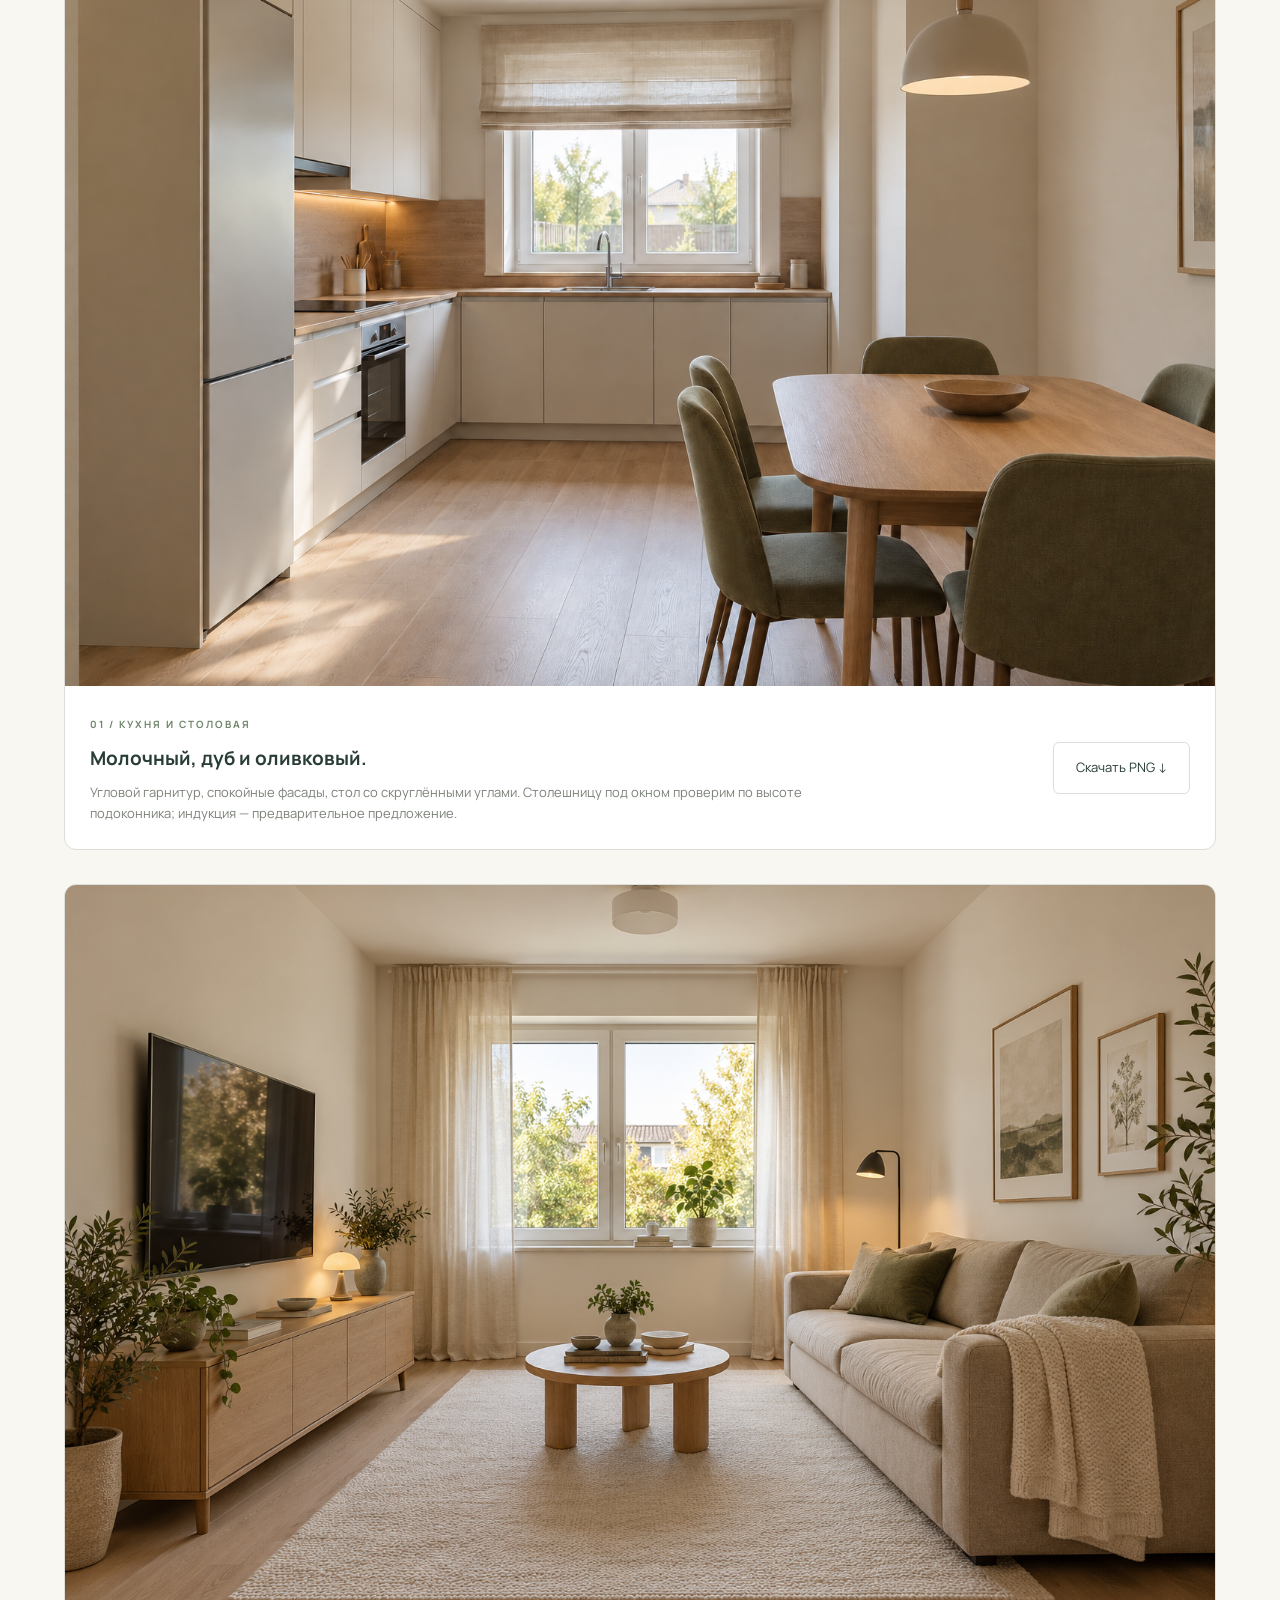
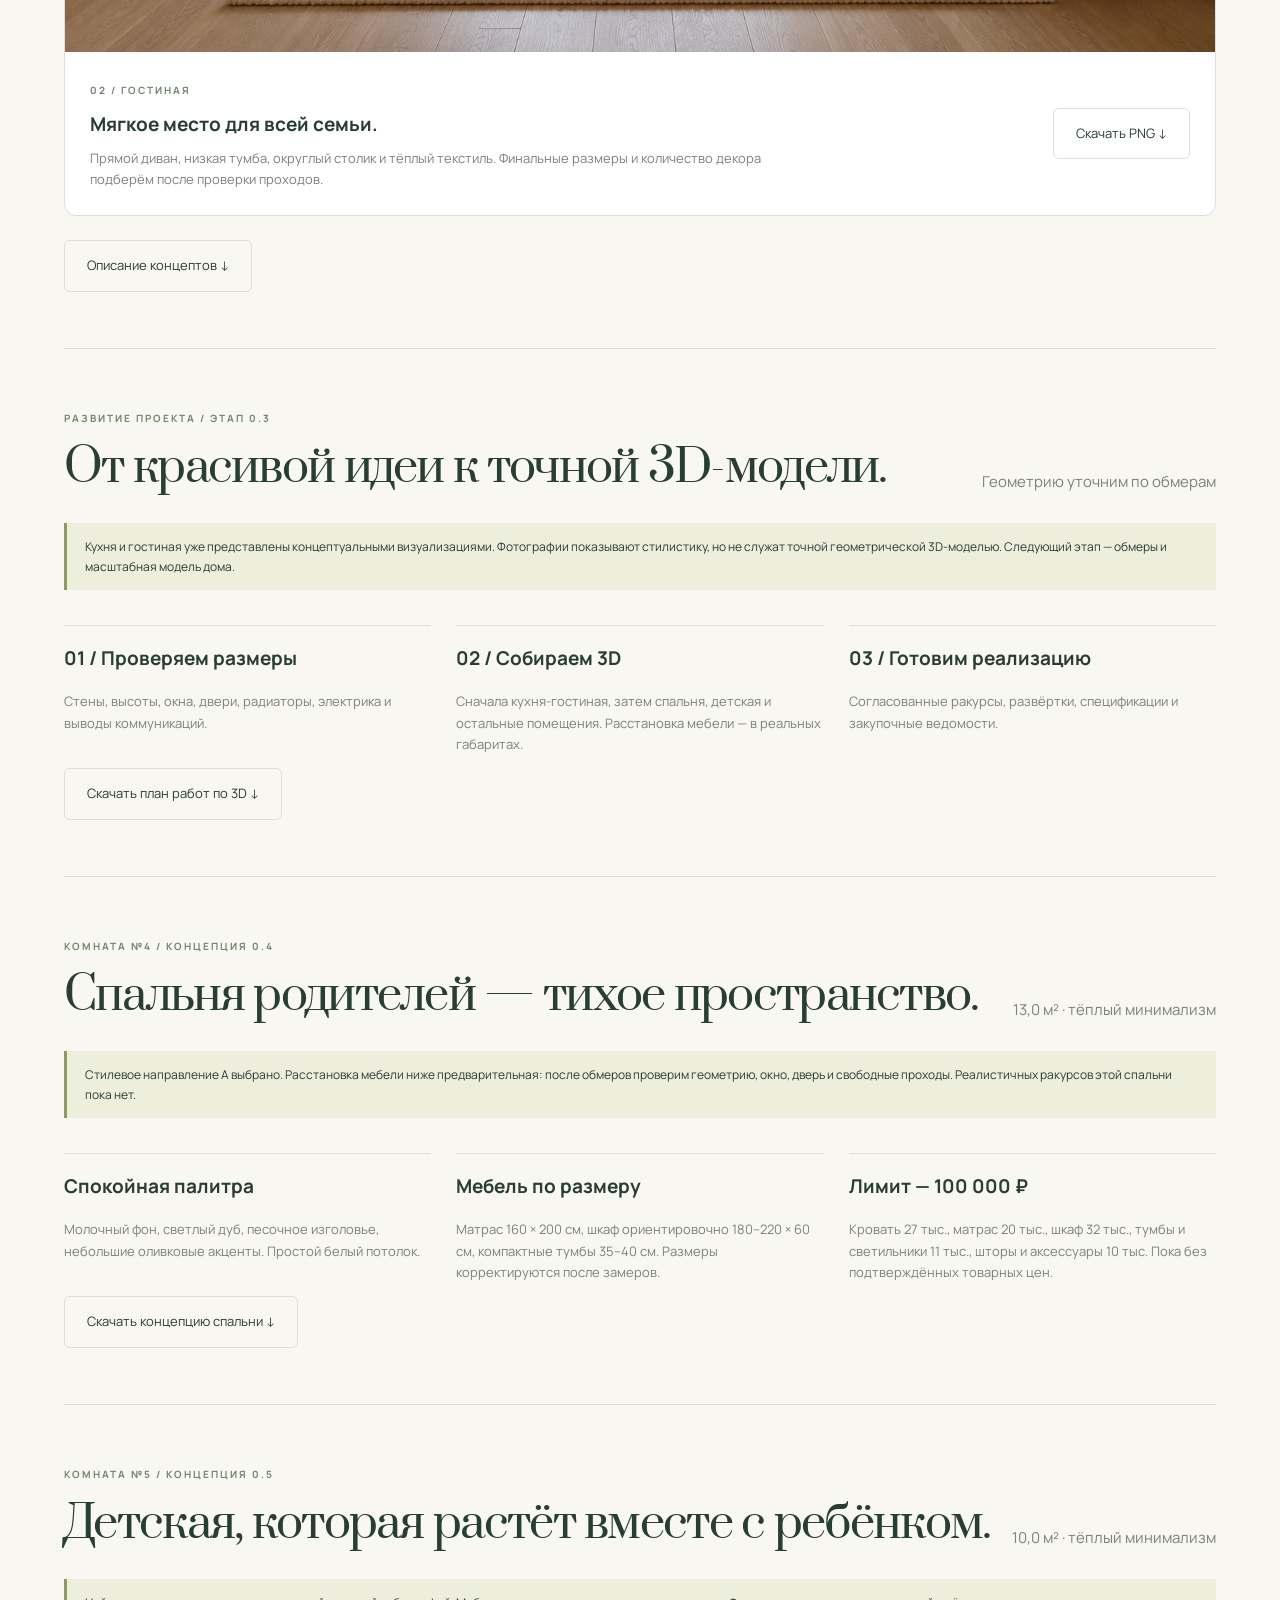
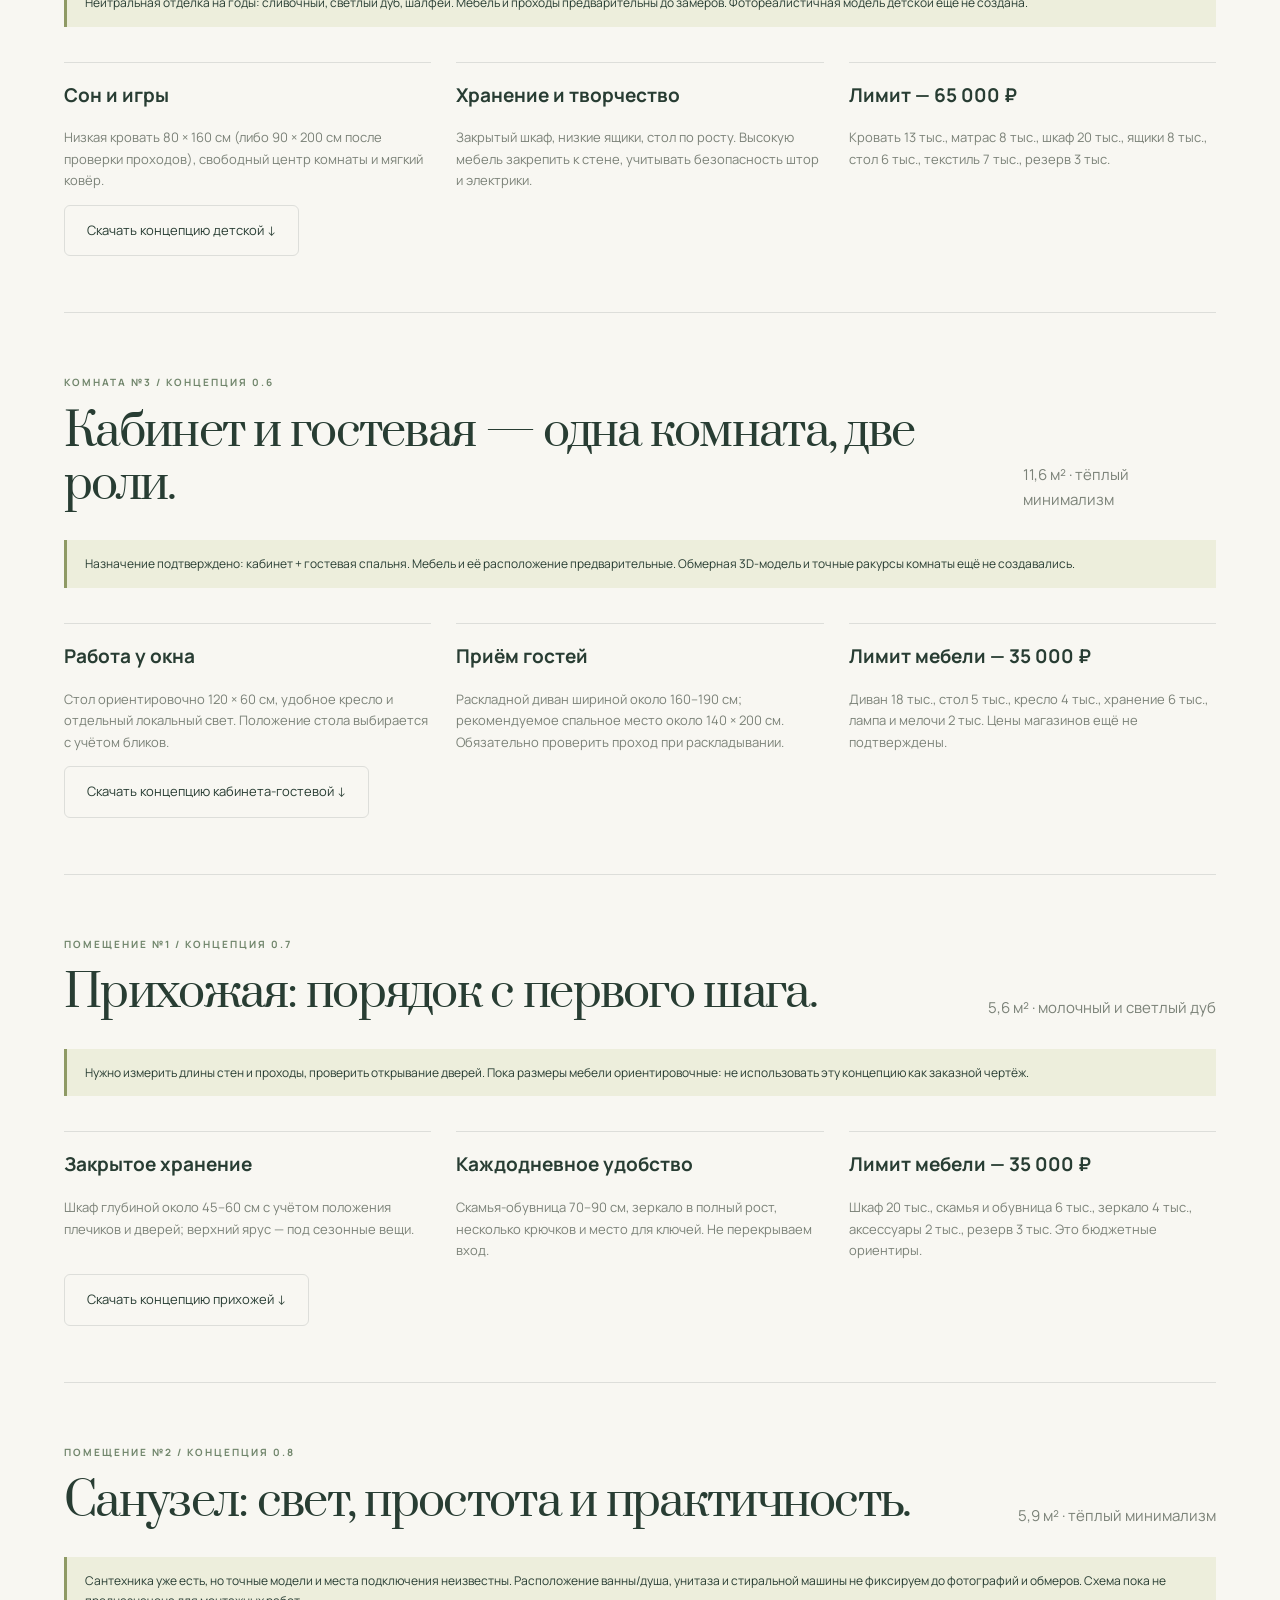
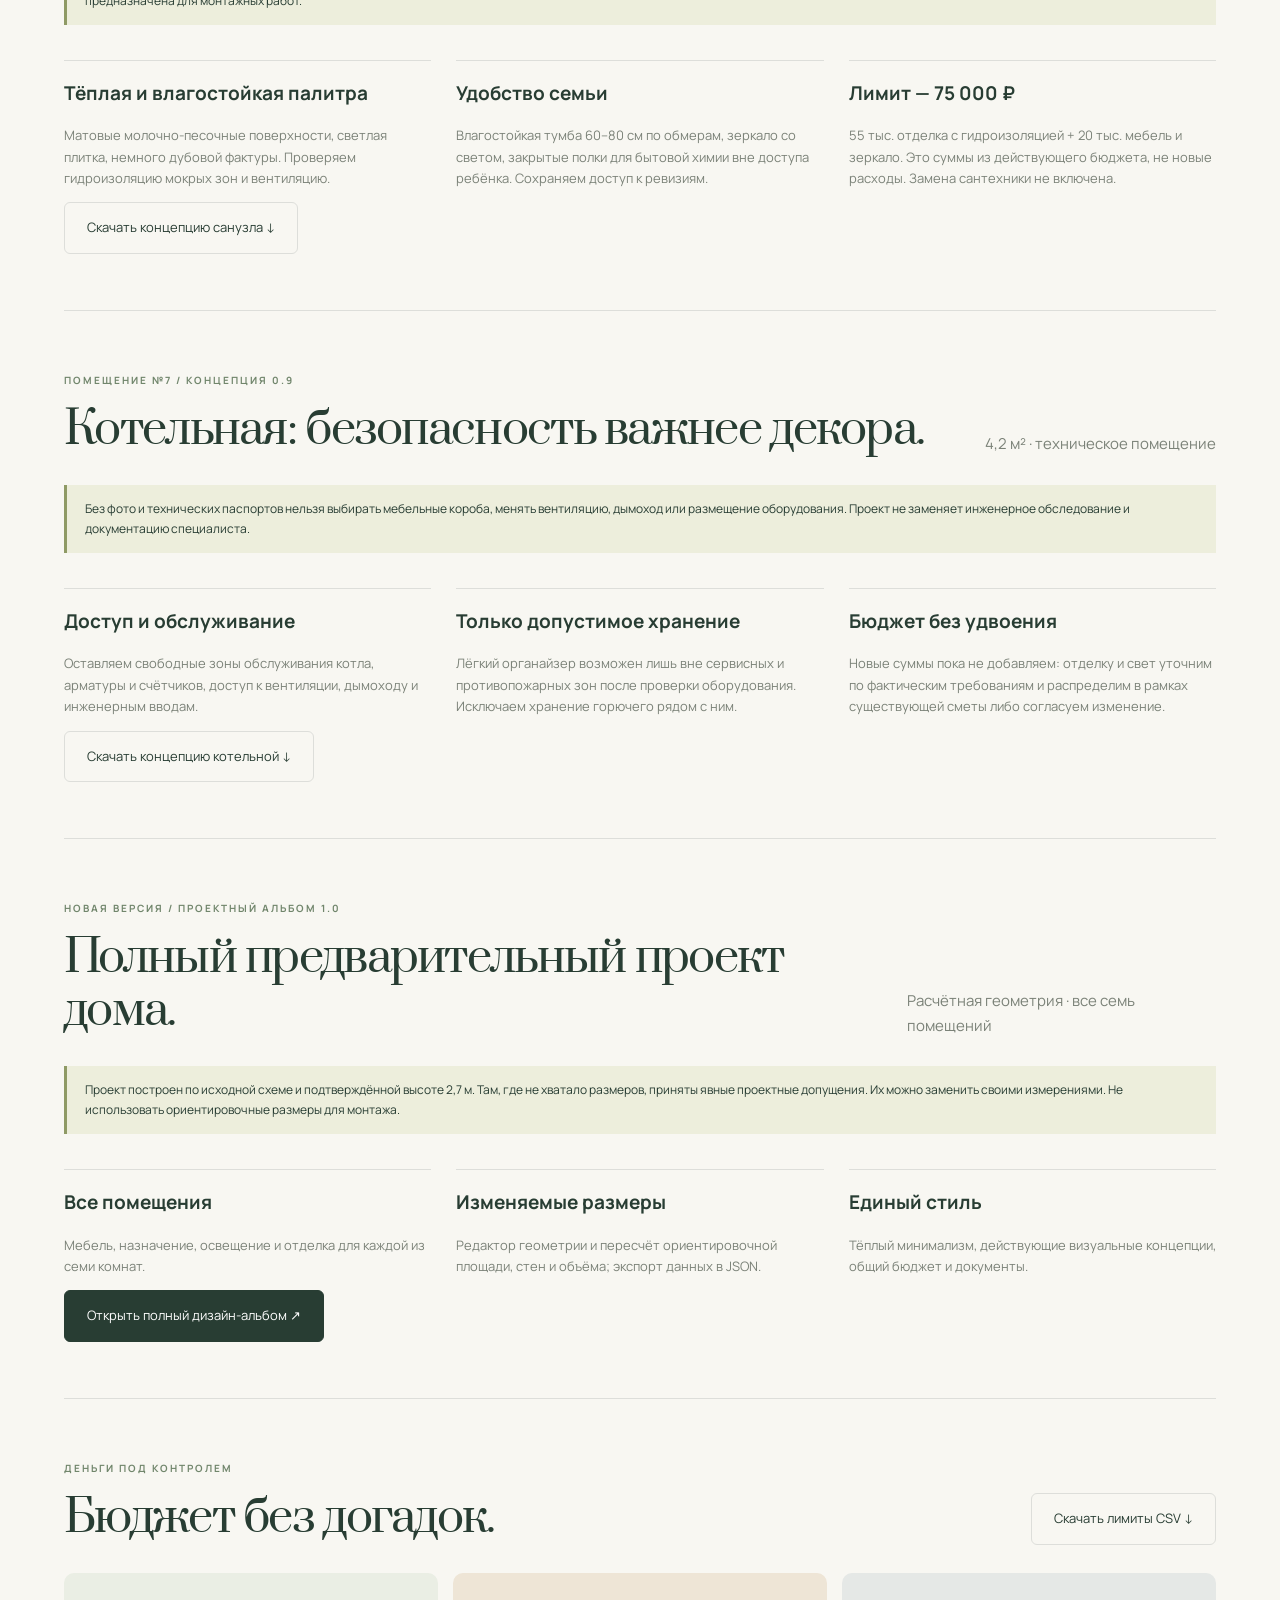
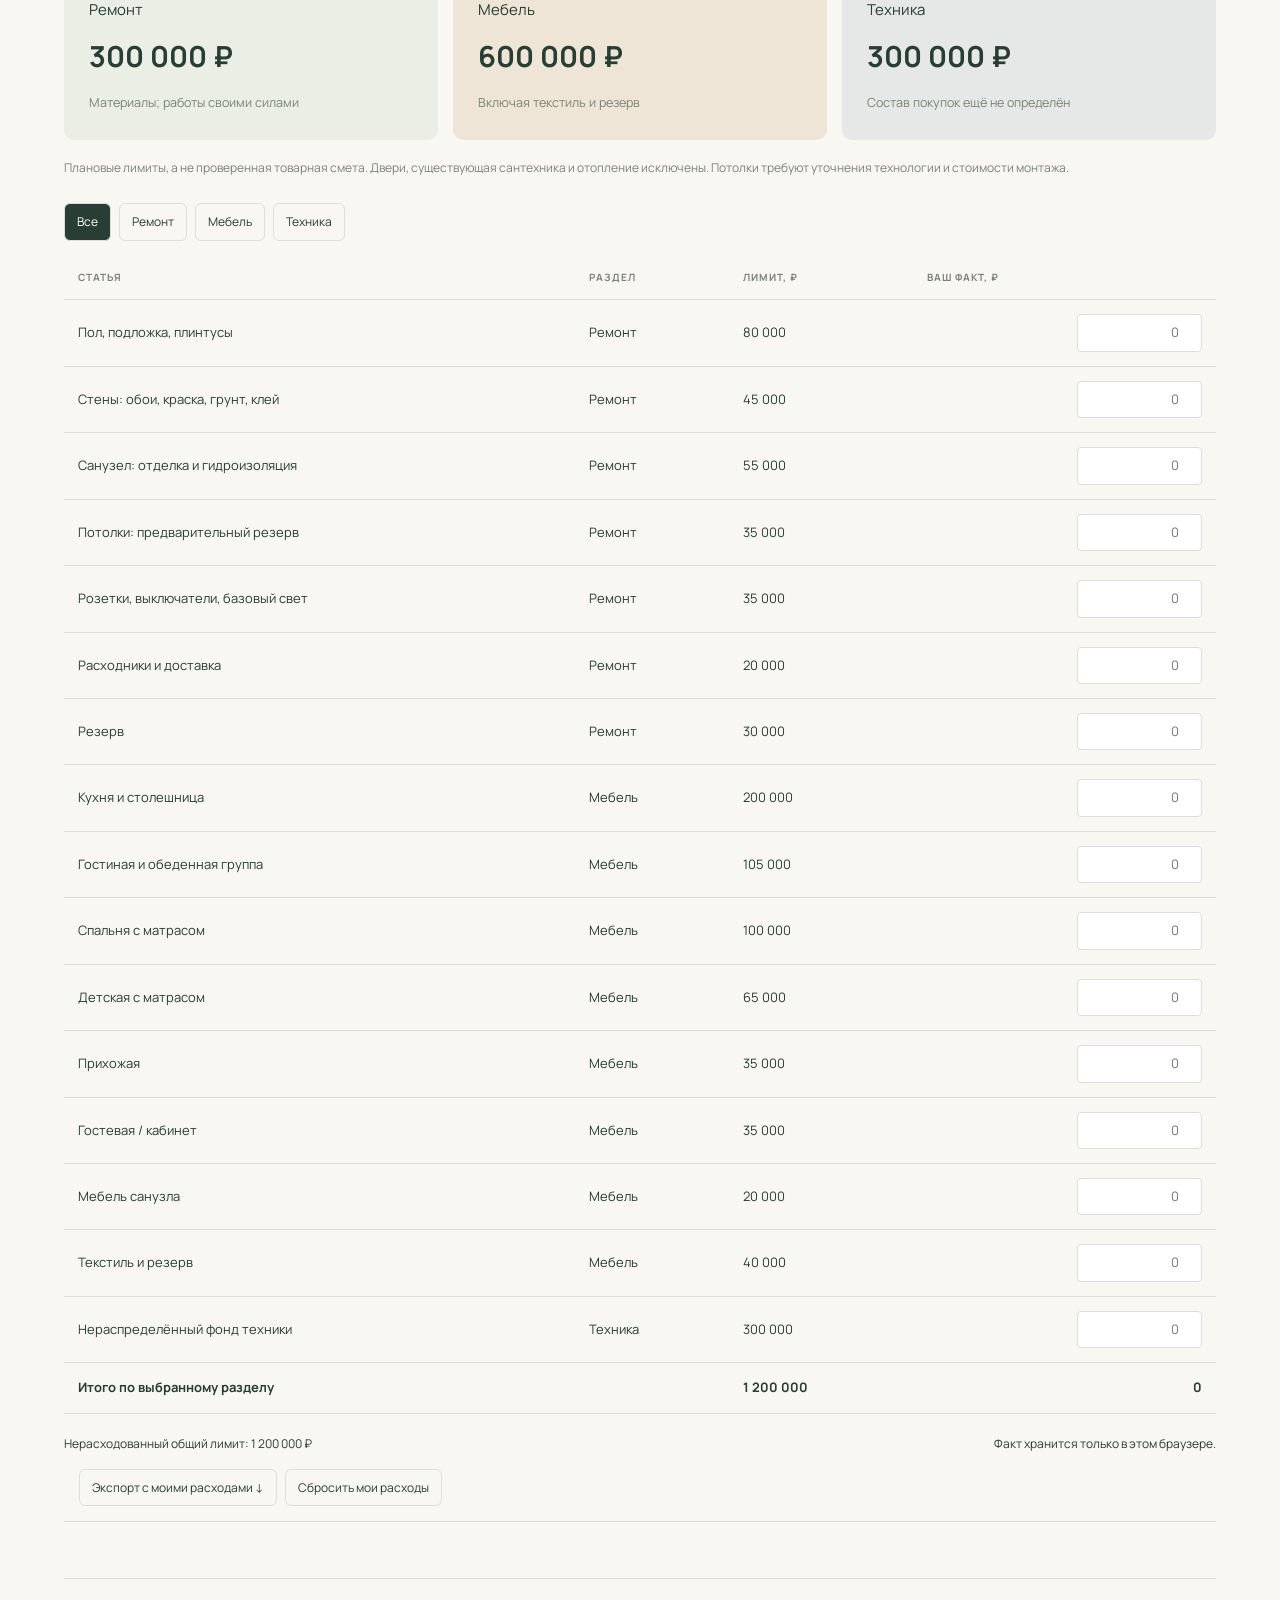
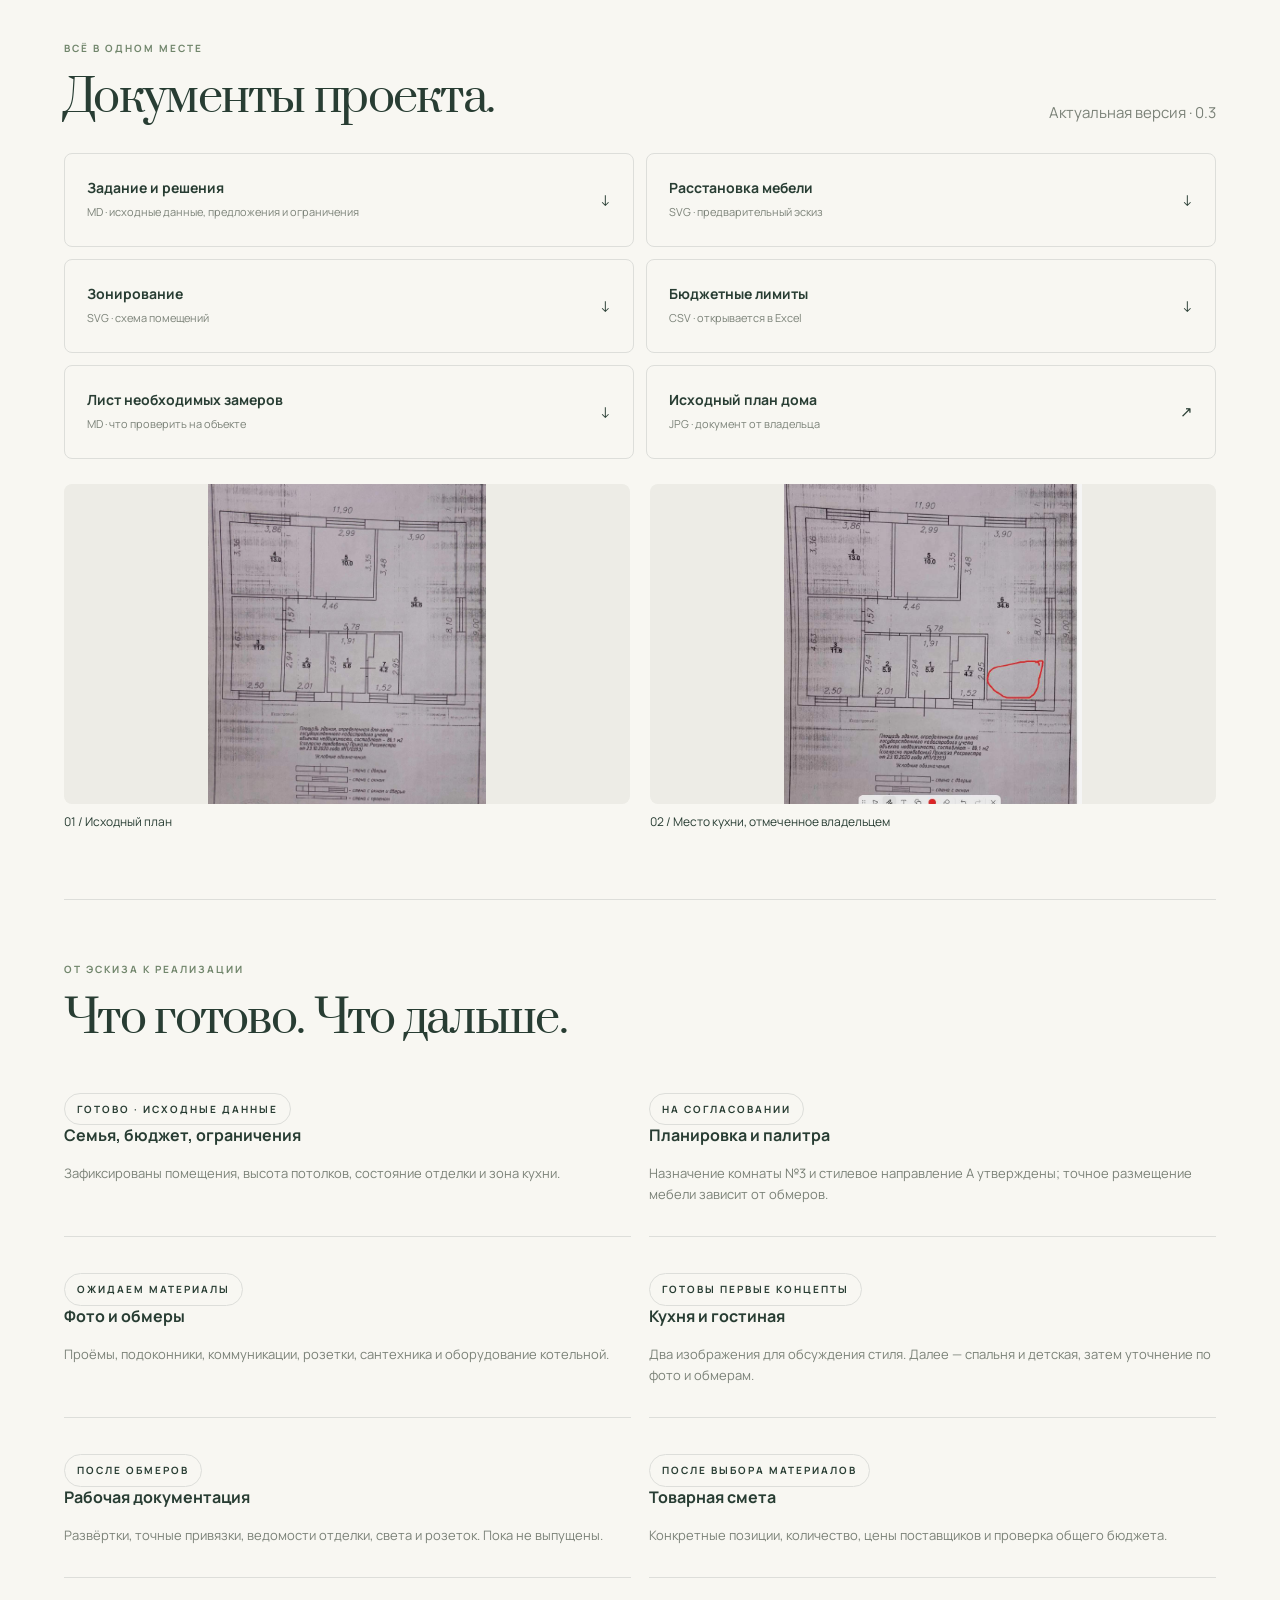
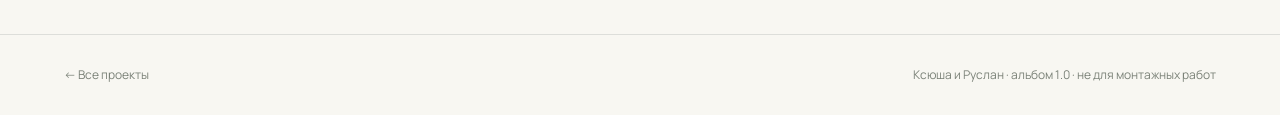
==== commit 27c1d237: "feat: link comprehensive editable album from main project" ====
--- a/projects/ksyusha-ruslan/index.html
+++ b/projects/ksyusha-ruslan/index.html
@@ -1 +1 @@
-<!doctype html><html lang="ru"><head><meta charset="utf-8"><meta name="viewport" content="width=device-width,initial-scale=1"><meta name="description" content="Ксюша и Руслан: эскизный дизайн-проект семейного дома, планировка, палитра, бюджет и документы."><title>Ксюша и Руслан — Proekt Disign</title><link rel="stylesheet" href="../../assets/style.css?v=0.2"><script defer src="../../assets/data.js"></script><script defer src="../../assets/project.js"></script></head><body><header><a class="logo" href="../../index.html">proekt<span> / disign</span></a><nav><a href="../../index.html#projects">Все проекты</a><span class="tag">Проект 01</span></nav></header><main class="container"><a class="back" href="../../index.html">← Каталог проектов</a><section class="project-hero"><span class="eyebrow">Семейный дом / эскизная концепция 0.9</span><div class="project-title"><div><h1>Ксюша и Руслан</h1><p class="muted">Дом, где есть место и спокойствию, и детским открытиям.</p></div><button class="button secondary" id="print">Печать / сохранить PDF ↗</button></div><div class="summary-bar"><div><strong>89,1 м²</strong><span>кадастровая площадь</span></div><div><strong>2 + 1</strong><span>взрослых и ребёнок 3 лет</span></div><div><strong>2,7 м</strong><span>высота потолков</span></div><div><strong>1 200 000 ₽</strong><span>общий бюджет</span></div></div></section><nav class="tabs" aria-label="Разделы проекта"><a href="#plan">01 Планировка</a><a href="#concept">02 Концепция</a><a href="#visuals">03 Визуализации</a><a href="#model3d">04 3D-проект</a><a href="#bedroom">05 Спальня</a><a href="#nursery">06 Детская</a><a href="#office">07 Кабинет</a><a href="#entryway">08 Прихожая</a><a href="#bathroom">09 Санузел</a><a href="#boiler">10 Котельная</a><a href="#budget">11 Бюджет</a><a href="#documents">12 Документы</a><a href="#next">13 Этапы</a></nav><section class="section" id="plan"><div class="section-head"><div><span class="eyebrow">Удобство прежде всего</span><h2>План жизни.</h2></div><p class="muted">Все перегородки сохраняются.</p></div><div class="notice">Эскиз по фотографии исходного плана. Проёмы и мебель показаны предварительно, без подтверждённых монтажных привязок. Сумма площадей комнат — 84,9 м²; 89,1 м² — площадь здания по кадастру.</div><div class="plan-layout"><div class="plan-board"><div class="toolbar"><button data-plan="furniture" aria-pressed="true">С мебелью</button><button data-plan="zones" aria-pressed="false">Зонирование</button><a class="button secondary" id="open-plan" href="../../assets/plan-furniture.svg" target="_blank" rel="noopener">Открыть крупно ↗</a></div><img id="plan-image" src="../../assets/plan-furniture.svg" alt="Предварительная схема расстановки мебели"><p class="plan-note">Пунктир — идея основного маршрута. Сантехника и оборудование котельной не расставлены: нужны фотографии. Открывание дверей и фасадов ещё не проверено.</p></div><aside><div class="room-buttons" aria-label="Выбрать помещение"></div><div class="room-detail" aria-live="polite"></div></aside></div><div class="rooms-grid"></div></section><section class="section" id="concept"><div class="section-head"><div><span class="eyebrow">Предложение для согласования</span><h2>Тепло. Свет. Тактильность.</h2></div><p class="muted">Палитра материалов · не фотореалистичная визуализация</p></div><div class="palette"><div><div class="swatch" style="background:#f2eee5"></div><p>Молочный</p><small>Основные стены</small></div><div><div class="swatch wood"></div><p>Светлый дуб</p><small>Пол и мебель</small></div><div><div class="swatch" style="background:#969f83"></div><p>Оливковый</p><small>Мягкие акценты</small></div><div><div class="swatch" style="background:#cfbea4"></div><p>Песочный</p><small>Текстиль</small></div><div><div class="swatch" style="background:#566154"></div><p>Глубокий зелёный</p><small>Небольшие детали</small></div></div><div class="material-grid"><div><h3>Простая отделка</h3><p>Однотонные обои, ровные белые потолки, общий декор дерева в жилых комнатах. Меньше сложных узлов при самостоятельном ремонте.</p></div><div><h3>Хранение без визуального шума</h3><p>Закрытые шкафы, спокойные фасады, низкие секции для детских игрушек. Декор добавляется постепенно.</p></div><div><h3>Несколько сценариев света</h3><p>Общий свет, подсветка кухни и локальный вечерний свет. Точки определим по существующей разводке — переносы пока не назначены.</p></div></div><div class="notice">Добавлены два фотореалистичных концепта кухни и гостиной. Посмотрите галерею ниже: по ней можно выбрать настроение и материалы. Обмерная 3D-модель пока не создана.</div></section><section class="section" id="visuals"><div class="section-head"><div><span class="eyebrow">Первый образ интерьера / 0.2</span><h2>Кухня и гостиная.</h2></div><p class="muted">Два отдельных концепта в одной палитре</p></div><div class="notice">Фотореалистичные AI-концепты для обсуждения стиля. Это не рендеры обмерной 3D-модели: точные размеры, окна, проходы и коммуникации уточняются по фото и замерам. Показанная техника и свет пока не выбраны для покупки.</div><div class="visual-gallery"><figure><a href="../../assets/kitchen-concept-v1.png" target="_blank" rel="noopener"><img src="../../assets/kitchen-concept-v1.png" width="1536" height="1024" loading="lazy" alt="Концепт кухни: молочные фасады, дубовая столешница, мойка у окна и оливковые стулья"></a><figcaption><div><span class="eyebrow">01 / Кухня и столовая</span><h3>Молочный, дуб и оливковый.</h3><p>Угловой гарнитур, спокойные фасады, стол со скруглёнными углами. Столешницу под окном проверим по высоте подоконника; индукция — предварительное предложение.</p></div><a class="button secondary" href="../../assets/kitchen-concept-v1.png" download>Скачать PNG ↓</a></figcaption></figure><figure><a href="../../assets/living-concept-v1.png" target="_blank" rel="noopener"><img src="../../assets/living-concept-v1.png" width="1536" height="1024" loading="lazy" alt="Концепт гостиной: песочный диван справа, телевизор слева, светлый дуб и льняные шторы"></a><figcaption><div><span class="eyebrow">02 / Гостиная</span><h3>Мягкое место для всей семьи.</h3><p>Прямой диван, низкая тумба, округлый столик и тёплый текстиль. Финальные размеры и количество декора подберём после проверки проходов.</p></div><a class="button secondary" href="../../assets/living-concept-v1.png" download>Скачать PNG ↓</a></figcaption></figure></div><a class="button secondary" href="../../docs/visual-concepts.md" download>Описание концептов ↓</a></section><section class="section" id="model3d"><div class="section-head"><div><span class="eyebrow">Развитие проекта / этап 0.3</span><h2>От красивой идеи к точной 3D-модели.</h2></div><p class="muted">Геометрию уточним по обмерам</p></div><div class="notice">Кухня и гостиная уже представлены концептуальными визуализациями. Фотографии показывают стилистику, но не служат точной геометрической 3D-моделью. Следующий этап — обмеры и масштабная модель дома.</div><div class="material-grid"><div><h3>01 / Проверяем размеры</h3><p>Стены, высоты, окна, двери, радиаторы, электрика и выводы коммуникаций.</p></div><div><h3>02 / Собираем 3D</h3><p>Сначала кухня-гостиная, затем спальня, детская и остальные помещения. Расстановка мебели — в реальных габаритах.</p></div><div><h3>03 / Готовим реализацию</h3><p>Согласованные ракурсы, развёртки, спецификации и закупочные ведомости.</p></div></div><a class="button secondary" href="../../docs/3d-roadmap.md" download>Скачать план работ по 3D ↓</a></section><section class="section" id="bedroom"><div class="section-head"><div><span class="eyebrow">Комната №4 / концепция 0.4</span><h2>Спальня родителей — тихое пространство.</h2></div><p class="muted">13,0 м² · тёплый минимализм</p></div><div class="notice">Стилевое направление А выбрано. Расстановка мебели ниже предварительная: после обмеров проверим геометрию, окно, дверь и свободные проходы. Реалистичных ракурсов этой спальни пока нет.</div><div class="material-grid"><div><h3>Спокойная палитра</h3><p>Молочный фон, светлый дуб, песочное изголовье, небольшие оливковые акценты. Простой белый потолок.</p></div><div><h3>Мебель по размеру</h3><p>Матрас 160 × 200 см, шкаф ориентировочно 180–220 × 60 см, компактные тумбы 35–40 см. Размеры корректируются после замеров.</p></div><div><h3>Лимит — 100 000 ₽</h3><p>Кровать 27 тыс., матрас 20 тыс., шкаф 32 тыс., тумбы и светильники 11 тыс., шторы и аксессуары 10 тыс. Пока без подтверждённых товарных цен.</p></div></div><a class="button secondary" href="../../docs/bedroom-concept.md" download>Скачать концепцию спальни ↓</a></section><section class="section" id="nursery"><div class="section-head"><div><span class="eyebrow">Комната №5 / концепция 0.5</span><h2>Детская, которая растёт вместе с ребёнком.</h2></div><p class="muted">10,0 м² · тёплый минимализм</p></div><div class="notice">Нейтральная отделка на годы: сливочный, светлый дуб, шалфей. Мебель и проходы предварительны до замеров. Фотореалистичная модель детской ещё не создана.</div><div class="material-grid"><div><h3>Сон и игры</h3><p>Низкая кровать 80 × 160 см (либо 90 × 200 см после проверки проходов), свободный центр комнаты и мягкий ковёр.</p></div><div><h3>Хранение и творчество</h3><p>Закрытый шкаф, низкие ящики, стол по росту. Высокую мебель закрепить к стене, учитывать безопасность штор и электрики.</p></div><div><h3>Лимит — 65 000 ₽</h3><p>Кровать 13 тыс., матрас 8 тыс., шкаф 20 тыс., ящики 8 тыс., стол 6 тыс., текстиль 7 тыс., резерв 3 тыс.</p></div></div><a class="button secondary" href="../../docs/nursery-concept.md" download>Скачать концепцию детской ↓</a></section><section class="section" id="office"><div class="section-head"><div><span class="eyebrow">Комната №3 / концепция 0.6</span><h2>Кабинет и гостевая — одна комната, две роли.</h2></div><p class="muted">11,6 м² · тёплый минимализм</p></div><div class="notice">Назначение подтверждено: кабинет + гостевая спальня. Мебель и её расположение предварительные. Обмерная 3D-модель и точные ракурсы комнаты ещё не создавались.</div><div class="material-grid"><div><h3>Работа у окна</h3><p>Стол ориентировочно 120 × 60 см, удобное кресло и отдельный локальный свет. Положение стола выбирается с учётом бликов.</p></div><div><h3>Приём гостей</h3><p>Раскладной диван шириной около 160–190 см; рекомендуемое спальное место около 140 × 200 см. Обязательно проверить проход при раскладывании.</p></div><div><h3>Лимит мебели — 35 000 ₽</h3><p>Диван 18 тыс., стол 5 тыс., кресло 4 тыс., хранение 6 тыс., лампа и мелочи 2 тыс. Цены магазинов ещё не подтверждены.</p></div></div><a class="button secondary" href="../../docs/office-guest-concept.md" download>Скачать концепцию кабинета-гостевой ↓</a></section><section class="section" id="entryway"><div class="section-head"><div><span class="eyebrow">Помещение №1 / концепция 0.7</span><h2>Прихожая: порядок с первого шага.</h2></div><p class="muted">5,6 м² · молочный и светлый дуб</p></div><div class="notice">Нужно измерить длины стен и проходы, проверить открывание дверей. Пока размеры мебели ориентировочные: не использовать эту концепцию как заказной чертёж.</div><div class="material-grid"><div><h3>Закрытое хранение</h3><p>Шкаф глубиной около 45–60 см с учётом положения плечиков и дверей; верхний ярус — под сезонные вещи.</p></div><div><h3>Каждодневное удобство</h3><p>Скамья-обувница 70–90 см, зеркало в полный рост, несколько крючков и место для ключей. Не перекрываем вход.</p></div><div><h3>Лимит мебели — 35 000 ₽</h3><p>Шкаф 20 тыс., скамья и обувница 6 тыс., зеркало 4 тыс., аксессуары 2 тыс., резерв 3 тыс. Это бюджетные ориентиры.</p></div></div><a class="button secondary" href="../../docs/entryway-concept.md" download>Скачать концепцию прихожей ↓</a></section><section class="section" id="bathroom"><div class="section-head"><div><span class="eyebrow">Помещение №2 / концепция 0.8</span><h2>Санузел: свет, простота и практичность.</h2></div><p class="muted">5,9 м² · тёплый минимализм</p></div><div class="notice">Сантехника уже есть, но точные модели и места подключения неизвестны. Расположение ванны/душа, унитаза и стиральной машины не фиксируем до фотографий и обмеров. Схема пока не предназначена для монтажных работ.</div><div class="material-grid"><div><h3>Тёплая и влагостойкая палитра</h3><p>Матовые молочно-песочные поверхности, светлая плитка, немного дубовой фактуры. Проверяем гидроизоляцию мокрых зон и вентиляцию.</p></div><div><h3>Удобство семьи</h3><p>Влагостойкая тумба 60–80 см по обмерам, зеркало со светом, закрытые полки для бытовой химии вне доступа ребёнка. Сохраняем доступ к ревизиям.</p></div><div><h3>Лимит — 75 000 ₽</h3><p>55 тыс. отделка с гидроизоляцией + 20 тыс. мебель и зеркало. Это суммы из действующего бюджета, не новые расходы. Замена сантехники не включена.</p></div></div><a class="button secondary" href="../../docs/bathroom-concept.md" download>Скачать концепцию санузла ↓</a></section><section class="section" id="boiler"><div class="section-head"><div><span class="eyebrow">Помещение №7 / концепция 0.9</span><h2>Котельная: безопасность важнее декора.</h2></div><p class="muted">4,2 м² · техническое помещение</p></div><div class="notice">Без фото и технических паспортов нельзя выбирать мебельные короба, менять вентиляцию, дымоход или размещение оборудования. Проект не заменяет инженерное обследование и документацию специалиста.</div><div class="material-grid"><div><h3>Доступ и обслуживание</h3><p>Оставляем свободные зоны обслуживания котла, арматуры и счётчиков, доступ к вентиляции, дымоходу и инженерным вводам.</p></div><div><h3>Только допустимое хранение</h3><p>Лёгкий органайзер возможен лишь вне сервисных и противопожарных зон после проверки оборудования. Исключаем хранение горючего рядом с ним.</p></div><div><h3>Бюджет без удвоения</h3><p>Новые суммы пока не добавляем: отделку и свет уточним по фактическим требованиям и распределим в рамках существующей сметы либо согласуем изменение.</p></div></div><a class="button secondary" href="../../docs/boiler-room-concept.md" download>Скачать концепцию котельной ↓</a></section><section class="section" id="budget"><div class="section-head"><div><span class="eyebrow">Деньги под контролем</span><h2>Бюджет без догадок.</h2></div><a class="button secondary" href="../../docs/budget.csv" download>Скачать лимиты CSV ↓</a></div><div class="budget-top"><div class="budget-card">Ремонт<strong>300 000 ₽</strong><small>Материалы; работы своими силами</small></div><div class="budget-card">Мебель<strong>600 000 ₽</strong><small>Включая текстиль и резерв</small></div><div class="budget-card">Техника<strong>300 000 ₽</strong><small>Состав покупок ещё не определён</small></div></div><p class="muted" style="font-size:12px;margin-top:18px">Плановые лимиты, а не проверенная товарная смета. Двери, существующая сантехника и отопление исключены. Потолки требуют уточнения технологии и стоимости монтажа.</p><div class="filters" aria-label="Раздел бюджета"><button data-filter="Все" aria-pressed="true">Все</button><button data-filter="Ремонт" aria-pressed="false">Ремонт</button><button data-filter="Мебель" aria-pressed="false">Мебель</button><button data-filter="Техника" aria-pressed="false">Техника</button></div><div class="table-wrap"><table><thead><tr><th>Статья</th><th>Раздел</th><th>Лимит, ₽</th><th>Ваш факт, ₽</th></tr></thead><tbody id="budget-rows"></tbody><tfoot><tr><td colspan="2">Итого по выбранному разделу</td><td id="plan-total"></td><td id="actual-total"></td></tr></tfoot></table></div><div class="budget-foot"><span id="budget-status" aria-live="polite"></span><span>Факт хранится только в этом браузере.</span></div><div class="toolbar"><button id="export-budget">Экспорт с моими расходами ↓</button><button id="reset-budget">Сбросить мои расходы</button></div></section><section class="section" id="documents"><div class="section-head"><div><span class="eyebrow">Всё в одном месте</span><h2>Документы проекта.</h2></div><p class="muted">Актуальная версия · 0.3</p></div><div class="docs"><a class="doc" href="../../docs/project-brief.md" download><div><strong>Задание и решения</strong><small>MD · исходные данные, предложения и ограничения</small></div><span>↓</span></a><a class="doc" href="../../assets/plan-furniture.svg" download><div><strong>Расстановка мебели</strong><small>SVG · предварительный эскиз</small></div><span>↓</span></a><a class="doc" href="../../assets/plan-zones.svg" download><div><strong>Зонирование</strong><small>SVG · схема помещений</small></div><span>↓</span></a><a class="doc" href="../../docs/budget.csv" download><div><strong>Бюджетные лимиты</strong><small>CSV · открывается в Excel</small></div><span>↓</span></a><a class="doc" href="../../docs/measurements.md" download><div><strong>Лист необходимых замеров</strong><small>MD · что проверить на объекте</small></div><span>↓</span></a><a class="doc" href="../../assets/source-plan.jpg" target="_blank" rel="noopener"><div><strong>Исходный план дома</strong><small>JPG · документ от владельца</small></div><span>↗</span></a></div><div class="source-grid"><div><a href="../../assets/source-plan.jpg" target="_blank" rel="noopener"><img loading="lazy" src="../../assets/source-plan.jpg" alt="Исходный кадастровый план"></a><p>01 / Исходный план</p></div><div><a href="../../assets/kitchen-location.jpg" target="_blank" rel="noopener"><img loading="lazy" src="../../assets/kitchen-location.jpg" alt="План с отмеченным владельцем местом кухни"></a><p>02 / Место кухни, отмеченное владельцем</p></div></div></section><section class="section" id="next"><div class="section-head"><div><span class="eyebrow">От эскиза к реализации</span><h2>Что готово. Что дальше.</h2></div></div><div class="status-list"><div><span class="tag">Готово · исходные данные</span><h3>Семья, бюджет, ограничения</h3><p>Зафиксированы помещения, высота потолков, состояние отделки и зона кухни.</p></div><div><span class="tag">На согласовании</span><h3>Планировка и палитра</h3><p>Назначение комнаты №3 и стилевое направление А утверждены; точное размещение мебели зависит от обмеров.</p></div><div><span class="tag">Ожидаем материалы</span><h3>Фото и обмеры</h3><p>Проёмы, подоконники, коммуникации, розетки, сантехника и оборудование котельной.</p></div><div><span class="tag">Готовы первые концепты</span><h3>Кухня и гостиная</h3><p>Два изображения для обсуждения стиля. Далее — спальня и детская, затем уточнение по фото и обмерам.</p></div><div><span class="tag">После обмеров</span><h3>Рабочая документация</h3><p>Развёртки, точные привязки, ведомости отделки, света и розеток. Пока не выпущены.</p></div><div><span class="tag">После выбора материалов</span><h3>Товарная смета</h3><p>Конкретные позиции, количество, цены поставщиков и проверка общего бюджета.</p></div></div></section></main><footer><a href="../../index.html">← Все проекты</a><span>Ксюша и Руслан · эскиз 0.9 · не для монтажных работ</span></footer></body></html>
+<!doctype html><html lang="ru"><head><meta charset="utf-8"><meta name="viewport" content="width=device-width,initial-scale=1"><meta name="description" content="Ксюша и Руслан: эскизный дизайн-проект семейного дома, планировка, палитра, бюджет и документы."><title>Ксюша и Руслан — Proekt Disign</title><link rel="stylesheet" href="../../assets/style.css?v=0.2"><script defer src="../../assets/data.js"></script><script defer src="../../assets/project.js"></script></head><body><header><a class="logo" href="../../index.html">proekt<span> / disign</span></a><nav><a href="../../index.html#projects">Все проекты</a><span class="tag">Проект 01</span></nav></header><main class="container"><a class="back" href="../../index.html">← Каталог проектов</a><section class="project-hero"><span class="eyebrow">Семейный дом / проектный альбом 1.0</span><div class="project-title"><div><h1>Ксюша и Руслан</h1><p class="muted">Дом, где есть место и спокойствию, и детским открытиям.</p></div><button class="button secondary" id="print">Печать / сохранить PDF ↗</button></div><div class="summary-bar"><div><strong>89,1 м²</strong><span>кадастровая площадь</span></div><div><strong>2 + 1</strong><span>взрослых и ребёнок 3 лет</span></div><div><strong>2,7 м</strong><span>высота потолков</span></div><div><strong>1 200 000 ₽</strong><span>общий бюджет</span></div></div></section><nav class="tabs" aria-label="Разделы проекта"><a href="#plan">01 Планировка</a><a href="#concept">02 Концепция</a><a href="#visuals">03 Визуализации</a><a href="#model3d">04 3D-проект</a><a href="#bedroom">05 Спальня</a><a href="#nursery">06 Детская</a><a href="#office">07 Кабинет</a><a href="#entryway">08 Прихожая</a><a href="#bathroom">09 Санузел</a><a href="#boiler">10 Котельная</a><a href="#album">11 Альбом</a><a href="#budget">12 Бюджет</a><a href="#documents">13 Документы</a><a href="#next">14 Этапы</a></nav><section class="section" id="plan"><div class="section-head"><div><span class="eyebrow">Удобство прежде всего</span><h2>План жизни.</h2></div><p class="muted">Все перегородки сохраняются.</p></div><div class="notice">Эскиз по фотографии исходного плана. Проёмы и мебель показаны предварительно, без подтверждённых монтажных привязок. Сумма площадей комнат — 84,9 м²; 89,1 м² — площадь здания по кадастру.</div><div class="plan-layout"><div class="plan-board"><div class="toolbar"><button data-plan="furniture" aria-pressed="true">С мебелью</button><button data-plan="zones" aria-pressed="false">Зонирование</button><a class="button secondary" id="open-plan" href="../../assets/plan-furniture.svg" target="_blank" rel="noopener">Открыть крупно ↗</a></div><img id="plan-image" src="../../assets/plan-furniture.svg" alt="Предварительная схема расстановки мебели"><p class="plan-note">Пунктир — идея основного маршрута. Сантехника и оборудование котельной не расставлены: нужны фотографии. Открывание дверей и фасадов ещё не проверено.</p></div><aside><div class="room-buttons" aria-label="Выбрать помещение"></div><div class="room-detail" aria-live="polite"></div></aside></div><div class="rooms-grid"></div></section><section class="section" id="concept"><div class="section-head"><div><span class="eyebrow">Предложение для согласования</span><h2>Тепло. Свет. Тактильность.</h2></div><p class="muted">Палитра материалов · не фотореалистичная визуализация</p></div><div class="palette"><div><div class="swatch" style="background:#f2eee5"></div><p>Молочный</p><small>Основные стены</small></div><div><div class="swatch wood"></div><p>Светлый дуб</p><small>Пол и мебель</small></div><div><div class="swatch" style="background:#969f83"></div><p>Оливковый</p><small>Мягкие акценты</small></div><div><div class="swatch" style="background:#cfbea4"></div><p>Песочный</p><small>Текстиль</small></div><div><div class="swatch" style="background:#566154"></div><p>Глубокий зелёный</p><small>Небольшие детали</small></div></div><div class="material-grid"><div><h3>Простая отделка</h3><p>Однотонные обои, ровные белые потолки, общий декор дерева в жилых комнатах. Меньше сложных узлов при самостоятельном ремонте.</p></div><div><h3>Хранение без визуального шума</h3><p>Закрытые шкафы, спокойные фасады, низкие секции для детских игрушек. Декор добавляется постепенно.</p></div><div><h3>Несколько сценариев света</h3><p>Общий свет, подсветка кухни и локальный вечерний свет. Точки определим по существующей разводке — переносы пока не назначены.</p></div></div><div class="notice">Добавлены два фотореалистичных концепта кухни и гостиной. Посмотрите галерею ниже: по ней можно выбрать настроение и материалы. Обмерная 3D-модель пока не создана.</div></section><section class="section" id="visuals"><div class="section-head"><div><span class="eyebrow">Первый образ интерьера / 0.2</span><h2>Кухня и гостиная.</h2></div><p class="muted">Два отдельных концепта в одной палитре</p></div><div class="notice">Фотореалистичные AI-концепты для обсуждения стиля. Это не рендеры обмерной 3D-модели: точные размеры, окна, проходы и коммуникации уточняются по фото и замерам. Показанная техника и свет пока не выбраны для покупки.</div><div class="visual-gallery"><figure><a href="../../assets/kitchen-concept-v1.png" target="_blank" rel="noopener"><img src="../../assets/kitchen-concept-v1.png" width="1536" height="1024" loading="lazy" alt="Концепт кухни: молочные фасады, дубовая столешница, мойка у окна и оливковые стулья"></a><figcaption><div><span class="eyebrow">01 / Кухня и столовая</span><h3>Молочный, дуб и оливковый.</h3><p>Угловой гарнитур, спокойные фасады, стол со скруглёнными углами. Столешницу под окном проверим по высоте подоконника; индукция — предварительное предложение.</p></div><a class="button secondary" href="../../assets/kitchen-concept-v1.png" download>Скачать PNG ↓</a></figcaption></figure><figure><a href="../../assets/living-concept-v1.png" target="_blank" rel="noopener"><img src="../../assets/living-concept-v1.png" width="1536" height="1024" loading="lazy" alt="Концепт гостиной: песочный диван справа, телевизор слева, светлый дуб и льняные шторы"></a><figcaption><div><span class="eyebrow">02 / Гостиная</span><h3>Мягкое место для всей семьи.</h3><p>Прямой диван, низкая тумба, округлый столик и тёплый текстиль. Финальные размеры и количество декора подберём после проверки проходов.</p></div><a class="button secondary" href="../../assets/living-concept-v1.png" download>Скачать PNG ↓</a></figcaption></figure></div><a class="button secondary" href="../../docs/visual-concepts.md" download>Описание концептов ↓</a></section><section class="section" id="model3d"><div class="section-head"><div><span class="eyebrow">Развитие проекта / этап 0.3</span><h2>От красивой идеи к точной 3D-модели.</h2></div><p class="muted">Геометрию уточним по обмерам</p></div><div class="notice">Кухня и гостиная уже представлены концептуальными визуализациями. Фотографии показывают стилистику, но не служат точной геометрической 3D-моделью. Следующий этап — обмеры и масштабная модель дома.</div><div class="material-grid"><div><h3>01 / Проверяем размеры</h3><p>Стены, высоты, окна, двери, радиаторы, электрика и выводы коммуникаций.</p></div><div><h3>02 / Собираем 3D</h3><p>Сначала кухня-гостиная, затем спальня, детская и остальные помещения. Расстановка мебели — в реальных габаритах.</p></div><div><h3>03 / Готовим реализацию</h3><p>Согласованные ракурсы, развёртки, спецификации и закупочные ведомости.</p></div></div><a class="button secondary" href="../../docs/3d-roadmap.md" download>Скачать план работ по 3D ↓</a></section><section class="section" id="bedroom"><div class="section-head"><div><span class="eyebrow">Комната №4 / концепция 0.4</span><h2>Спальня родителей — тихое пространство.</h2></div><p class="muted">13,0 м² · тёплый минимализм</p></div><div class="notice">Стилевое направление А выбрано. Расстановка мебели ниже предварительная: после обмеров проверим геометрию, окно, дверь и свободные проходы. Реалистичных ракурсов этой спальни пока нет.</div><div class="material-grid"><div><h3>Спокойная палитра</h3><p>Молочный фон, светлый дуб, песочное изголовье, небольшие оливковые акценты. Простой белый потолок.</p></div><div><h3>Мебель по размеру</h3><p>Матрас 160 × 200 см, шкаф ориентировочно 180–220 × 60 см, компактные тумбы 35–40 см. Размеры корректируются после замеров.</p></div><div><h3>Лимит — 100 000 ₽</h3><p>Кровать 27 тыс., матрас 20 тыс., шкаф 32 тыс., тумбы и светильники 11 тыс., шторы и аксессуары 10 тыс. Пока без подтверждённых товарных цен.</p></div></div><a class="button secondary" href="../../docs/bedroom-concept.md" download>Скачать концепцию спальни ↓</a></section><section class="section" id="nursery"><div class="section-head"><div><span class="eyebrow">Комната №5 / концепция 0.5</span><h2>Детская, которая растёт вместе с ребёнком.</h2></div><p class="muted">10,0 м² · тёплый минимализм</p></div><div class="notice">Нейтральная отделка на годы: сливочный, светлый дуб, шалфей. Мебель и проходы предварительны до замеров. Фотореалистичная модель детской ещё не создана.</div><div class="material-grid"><div><h3>Сон и игры</h3><p>Низкая кровать 80 × 160 см (либо 90 × 200 см после проверки проходов), свободный центр комнаты и мягкий ковёр.</p></div><div><h3>Хранение и творчество</h3><p>Закрытый шкаф, низкие ящики, стол по росту. Высокую мебель закрепить к стене, учитывать безопасность штор и электрики.</p></div><div><h3>Лимит — 65 000 ₽</h3><p>Кровать 13 тыс., матрас 8 тыс., шкаф 20 тыс., ящики 8 тыс., стол 6 тыс., текстиль 7 тыс., резерв 3 тыс.</p></div></div><a class="button secondary" href="../../docs/nursery-concept.md" download>Скачать концепцию детской ↓</a></section><section class="section" id="office"><div class="section-head"><div><span class="eyebrow">Комната №3 / концепция 0.6</span><h2>Кабинет и гостевая — одна комната, две роли.</h2></div><p class="muted">11,6 м² · тёплый минимализм</p></div><div class="notice">Назначение подтверждено: кабинет + гостевая спальня. Мебель и её расположение предварительные. Обмерная 3D-модель и точные ракурсы комнаты ещё не создавались.</div><div class="material-grid"><div><h3>Работа у окна</h3><p>Стол ориентировочно 120 × 60 см, удобное кресло и отдельный локальный свет. Положение стола выбирается с учётом бликов.</p></div><div><h3>Приём гостей</h3><p>Раскладной диван шириной около 160–190 см; рекомендуемое спальное место около 140 × 200 см. Обязательно проверить проход при раскладывании.</p></div><div><h3>Лимит мебели — 35 000 ₽</h3><p>Диван 18 тыс., стол 5 тыс., кресло 4 тыс., хранение 6 тыс., лампа и мелочи 2 тыс. Цены магазинов ещё не подтверждены.</p></div></div><a class="button secondary" href="../../docs/office-guest-concept.md" download>Скачать концепцию кабинета-гостевой ↓</a></section><section class="section" id="entryway"><div class="section-head"><div><span class="eyebrow">Помещение №1 / концепция 0.7</span><h2>Прихожая: порядок с первого шага.</h2></div><p class="muted">5,6 м² · молочный и светлый дуб</p></div><div class="notice">Нужно измерить длины стен и проходы, проверить открывание дверей. Пока размеры мебели ориентировочные: не использовать эту концепцию как заказной чертёж.</div><div class="material-grid"><div><h3>Закрытое хранение</h3><p>Шкаф глубиной около 45–60 см с учётом положения плечиков и дверей; верхний ярус — под сезонные вещи.</p></div><div><h3>Каждодневное удобство</h3><p>Скамья-обувница 70–90 см, зеркало в полный рост, несколько крючков и место для ключей. Не перекрываем вход.</p></div><div><h3>Лимит мебели — 35 000 ₽</h3><p>Шкаф 20 тыс., скамья и обувница 6 тыс., зеркало 4 тыс., аксессуары 2 тыс., резерв 3 тыс. Это бюджетные ориентиры.</p></div></div><a class="button secondary" href="../../docs/entryway-concept.md" download>Скачать концепцию прихожей ↓</a></section><section class="section" id="bathroom"><div class="section-head"><div><span class="eyebrow">Помещение №2 / концепция 0.8</span><h2>Санузел: свет, простота и практичность.</h2></div><p class="muted">5,9 м² · тёплый минимализм</p></div><div class="notice">Сантехника уже есть, но точные модели и места подключения неизвестны. Расположение ванны/душа, унитаза и стиральной машины не фиксируем до фотографий и обмеров. Схема пока не предназначена для монтажных работ.</div><div class="material-grid"><div><h3>Тёплая и влагостойкая палитра</h3><p>Матовые молочно-песочные поверхности, светлая плитка, немного дубовой фактуры. Проверяем гидроизоляцию мокрых зон и вентиляцию.</p></div><div><h3>Удобство семьи</h3><p>Влагостойкая тумба 60–80 см по обмерам, зеркало со светом, закрытые полки для бытовой химии вне доступа ребёнка. Сохраняем доступ к ревизиям.</p></div><div><h3>Лимит — 75 000 ₽</h3><p>55 тыс. отделка с гидроизоляцией + 20 тыс. мебель и зеркало. Это суммы из действующего бюджета, не новые расходы. Замена сантехники не включена.</p></div></div><a class="button secondary" href="../../docs/bathroom-concept.md" download>Скачать концепцию санузла ↓</a></section><section class="section" id="boiler"><div class="section-head"><div><span class="eyebrow">Помещение №7 / концепция 0.9</span><h2>Котельная: безопасность важнее декора.</h2></div><p class="muted">4,2 м² · техническое помещение</p></div><div class="notice">Без фото и технических паспортов нельзя выбирать мебельные короба, менять вентиляцию, дымоход или размещение оборудования. Проект не заменяет инженерное обследование и документацию специалиста.</div><div class="material-grid"><div><h3>Доступ и обслуживание</h3><p>Оставляем свободные зоны обслуживания котла, арматуры и счётчиков, доступ к вентиляции, дымоходу и инженерным вводам.</p></div><div><h3>Только допустимое хранение</h3><p>Лёгкий органайзер возможен лишь вне сервисных и противопожарных зон после проверки оборудования. Исключаем хранение горючего рядом с ним.</p></div><div><h3>Бюджет без удвоения</h3><p>Новые суммы пока не добавляем: отделку и свет уточним по фактическим требованиям и распределим в рамках существующей сметы либо согласуем изменение.</p></div></div><a class="button secondary" href="../../docs/boiler-room-concept.md" download>Скачать концепцию котельной ↓</a></section><section class="section" id="album"><div class="section-head"><div><span class="eyebrow">Новая версия / проектный альбом 1.0</span><h2>Полный предварительный проект дома.</h2></div><p class="muted">Расчётная геометрия · все семь помещений</p></div><div class="notice">Проект построен по исходной схеме и подтверждённой высоте 2,7 м. Там, где не хватало размеров, приняты явные проектные допущения. Их можно заменить своими измерениями. Не использовать ориентировочные размеры для монтажа.</div><div class="material-grid"><div><h3>Все помещения</h3><p>Мебель, назначение, освещение и отделка для каждой из семи комнат.</p></div><div><h3>Изменяемые размеры</h3><p>Редактор геометрии и пересчёт ориентировочной площади, стен и объёма; экспорт данных в JSON.</p></div><div><h3>Единый стиль</h3><p>Тёплый минимализм, действующие визуальные концепции, общий бюджет и документы.</p></div></div><a class="button" href="album.html">Открыть полный дизайн-альбом ↗</a></section><section class="section" id="budget"><div class="section-head"><div><span class="eyebrow">Деньги под контролем</span><h2>Бюджет без догадок.</h2></div><a class="button secondary" href="../../docs/budget.csv" download>Скачать лимиты CSV ↓</a></div><div class="budget-top"><div class="budget-card">Ремонт<strong>300 000 ₽</strong><small>Материалы; работы своими силами</small></div><div class="budget-card">Мебель<strong>600 000 ₽</strong><small>Включая текстиль и резерв</small></div><div class="budget-card">Техника<strong>300 000 ₽</strong><small>Состав покупок ещё не определён</small></div></div><p class="muted" style="font-size:12px;margin-top:18px">Плановые лимиты, а не проверенная товарная смета. Двери, существующая сантехника и отопление исключены. Потолки требуют уточнения технологии и стоимости монтажа.</p><div class="filters" aria-label="Раздел бюджета"><button data-filter="Все" aria-pressed="true">Все</button><button data-filter="Ремонт" aria-pressed="false">Ремонт</button><button data-filter="Мебель" aria-pressed="false">Мебель</button><button data-filter="Техника" aria-pressed="false">Техника</button></div><div class="table-wrap"><table><thead><tr><th>Статья</th><th>Раздел</th><th>Лимит, ₽</th><th>Ваш факт, ₽</th></tr></thead><tbody id="budget-rows"></tbody><tfoot><tr><td colspan="2">Итого по выбранному разделу</td><td id="plan-total"></td><td id="actual-total"></td></tr></tfoot></table></div><div class="budget-foot"><span id="budget-status" aria-live="polite"></span><span>Факт хранится только в этом браузере.</span></div><div class="toolbar"><button id="export-budget">Экспорт с моими расходами ↓</button><button id="reset-budget">Сбросить мои расходы</button></div></section><section class="section" id="documents"><div class="section-head"><div><span class="eyebrow">Всё в одном месте</span><h2>Документы проекта.</h2></div><p class="muted">Актуальная версия · 0.3</p></div><div class="docs"><a class="doc" href="../../docs/project-brief.md" download><div><strong>Задание и решения</strong><small>MD · исходные данные, предложения и ограничения</small></div><span>↓</span></a><a class="doc" href="../../assets/plan-furniture.svg" download><div><strong>Расстановка мебели</strong><small>SVG · предварительный эскиз</small></div><span>↓</span></a><a class="doc" href="../../assets/plan-zones.svg" download><div><strong>Зонирование</strong><small>SVG · схема помещений</small></div><span>↓</span></a><a class="doc" href="../../docs/budget.csv" download><div><strong>Бюджетные лимиты</strong><small>CSV · открывается в Excel</small></div><span>↓</span></a><a class="doc" href="../../docs/measurements.md" download><div><strong>Лист необходимых замеров</strong><small>MD · что проверить на объекте</small></div><span>↓</span></a><a class="doc" href="../../assets/source-plan.jpg" target="_blank" rel="noopener"><div><strong>Исходный план дома</strong><small>JPG · документ от владельца</small></div><span>↗</span></a></div><div class="source-grid"><div><a href="../../assets/source-plan.jpg" target="_blank" rel="noopener"><img loading="lazy" src="../../assets/source-plan.jpg" alt="Исходный кадастровый план"></a><p>01 / Исходный план</p></div><div><a href="../../assets/kitchen-location.jpg" target="_blank" rel="noopener"><img loading="lazy" src="../../assets/kitchen-location.jpg" alt="План с отмеченным владельцем местом кухни"></a><p>02 / Место кухни, отмеченное владельцем</p></div></div></section><section class="section" id="next"><div class="section-head"><div><span class="eyebrow">От эскиза к реализации</span><h2>Что готово. Что дальше.</h2></div></div><div class="status-list"><div><span class="tag">Готово · исходные данные</span><h3>Семья, бюджет, ограничения</h3><p>Зафиксированы помещения, высота потолков, состояние отделки и зона кухни.</p></div><div><span class="tag">На согласовании</span><h3>Планировка и палитра</h3><p>Назначение комнаты №3 и стилевое направление А утверждены; точное размещение мебели зависит от обмеров.</p></div><div><span class="tag">Ожидаем материалы</span><h3>Фото и обмеры</h3><p>Проёмы, подоконники, коммуникации, розетки, сантехника и оборудование котельной.</p></div><div><span class="tag">Готовы первые концепты</span><h3>Кухня и гостиная</h3><p>Два изображения для обсуждения стиля. Далее — спальня и детская, затем уточнение по фото и обмерам.</p></div><div><span class="tag">После обмеров</span><h3>Рабочая документация</h3><p>Развёртки, точные привязки, ведомости отделки, света и розеток. Пока не выпущены.</p></div><div><span class="tag">После выбора материалов</span><h3>Товарная смета</h3><p>Конкретные позиции, количество, цены поставщиков и проверка общего бюджета.</p></div></div></section></main><footer><a href="../../index.html">← Все проекты</a><span>Ксюша и Руслан · альбом 1.0 · не для монтажных работ</span></footer></body></html>
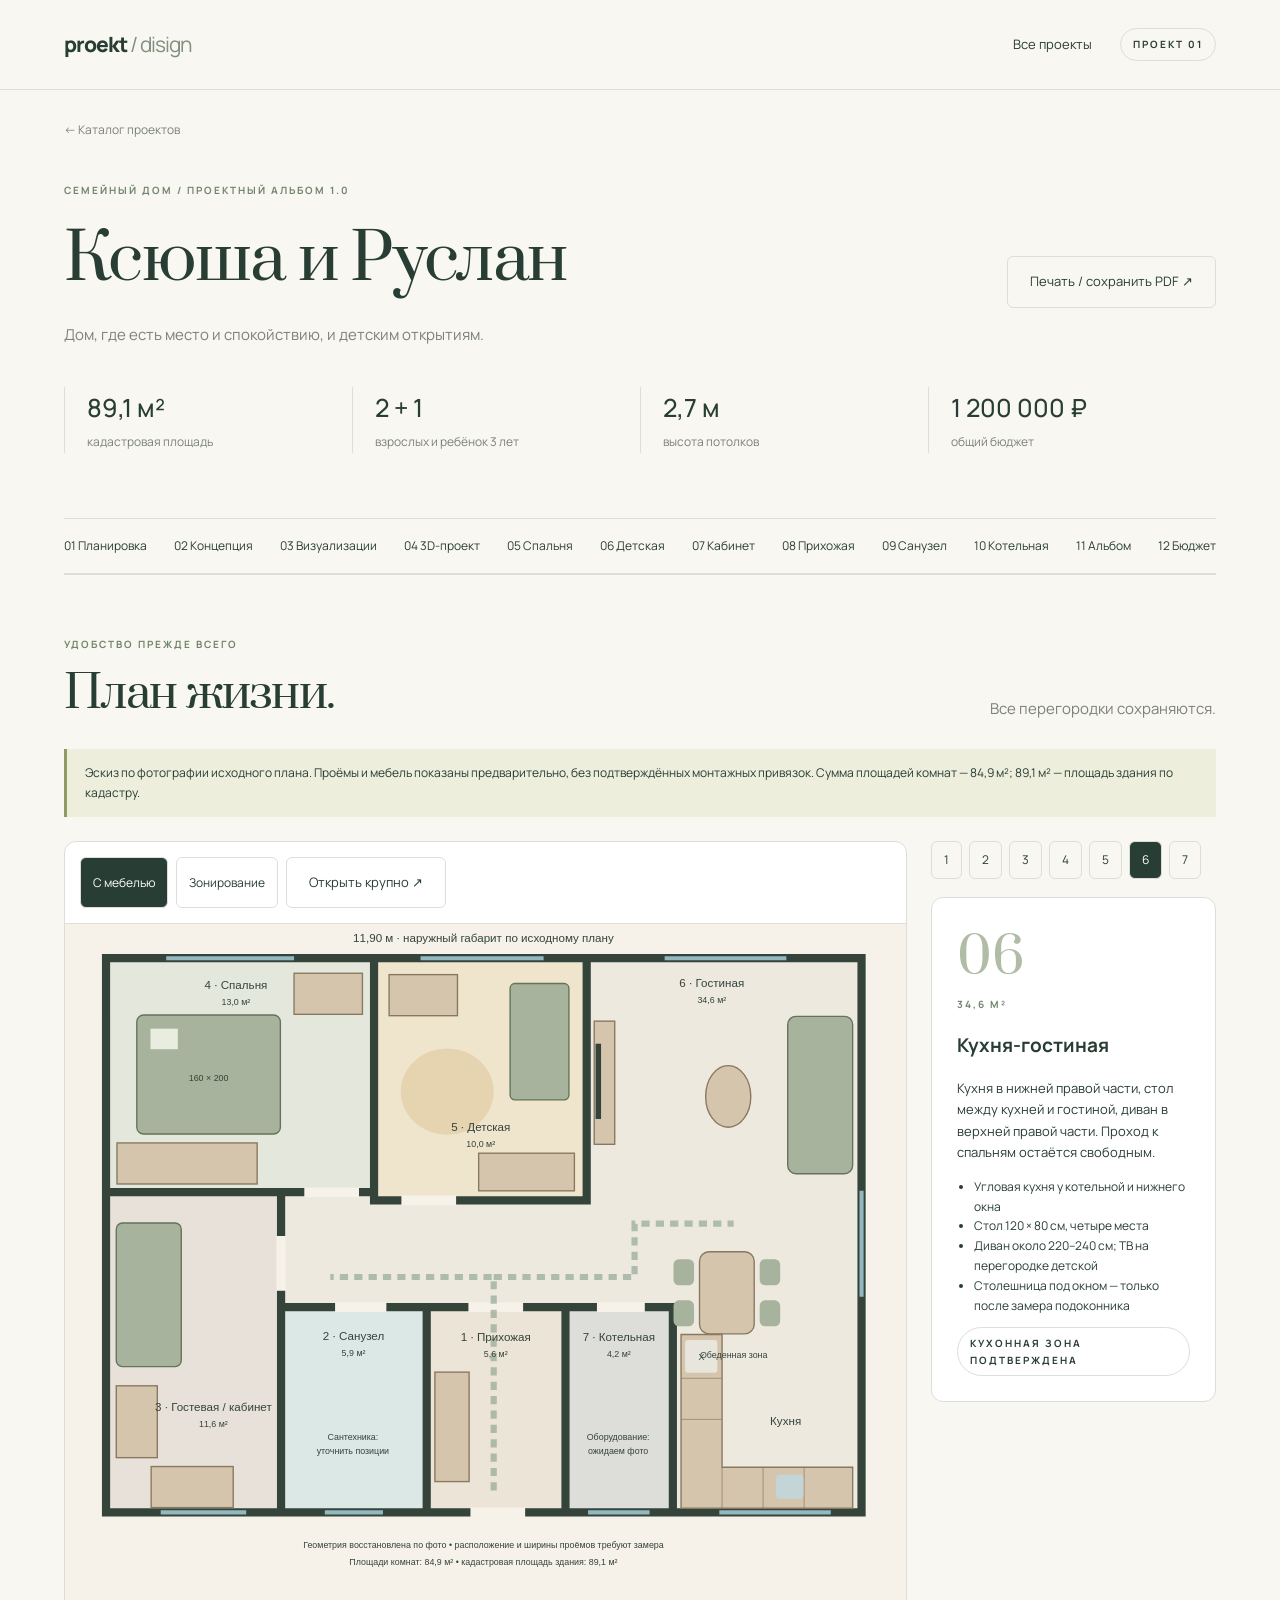
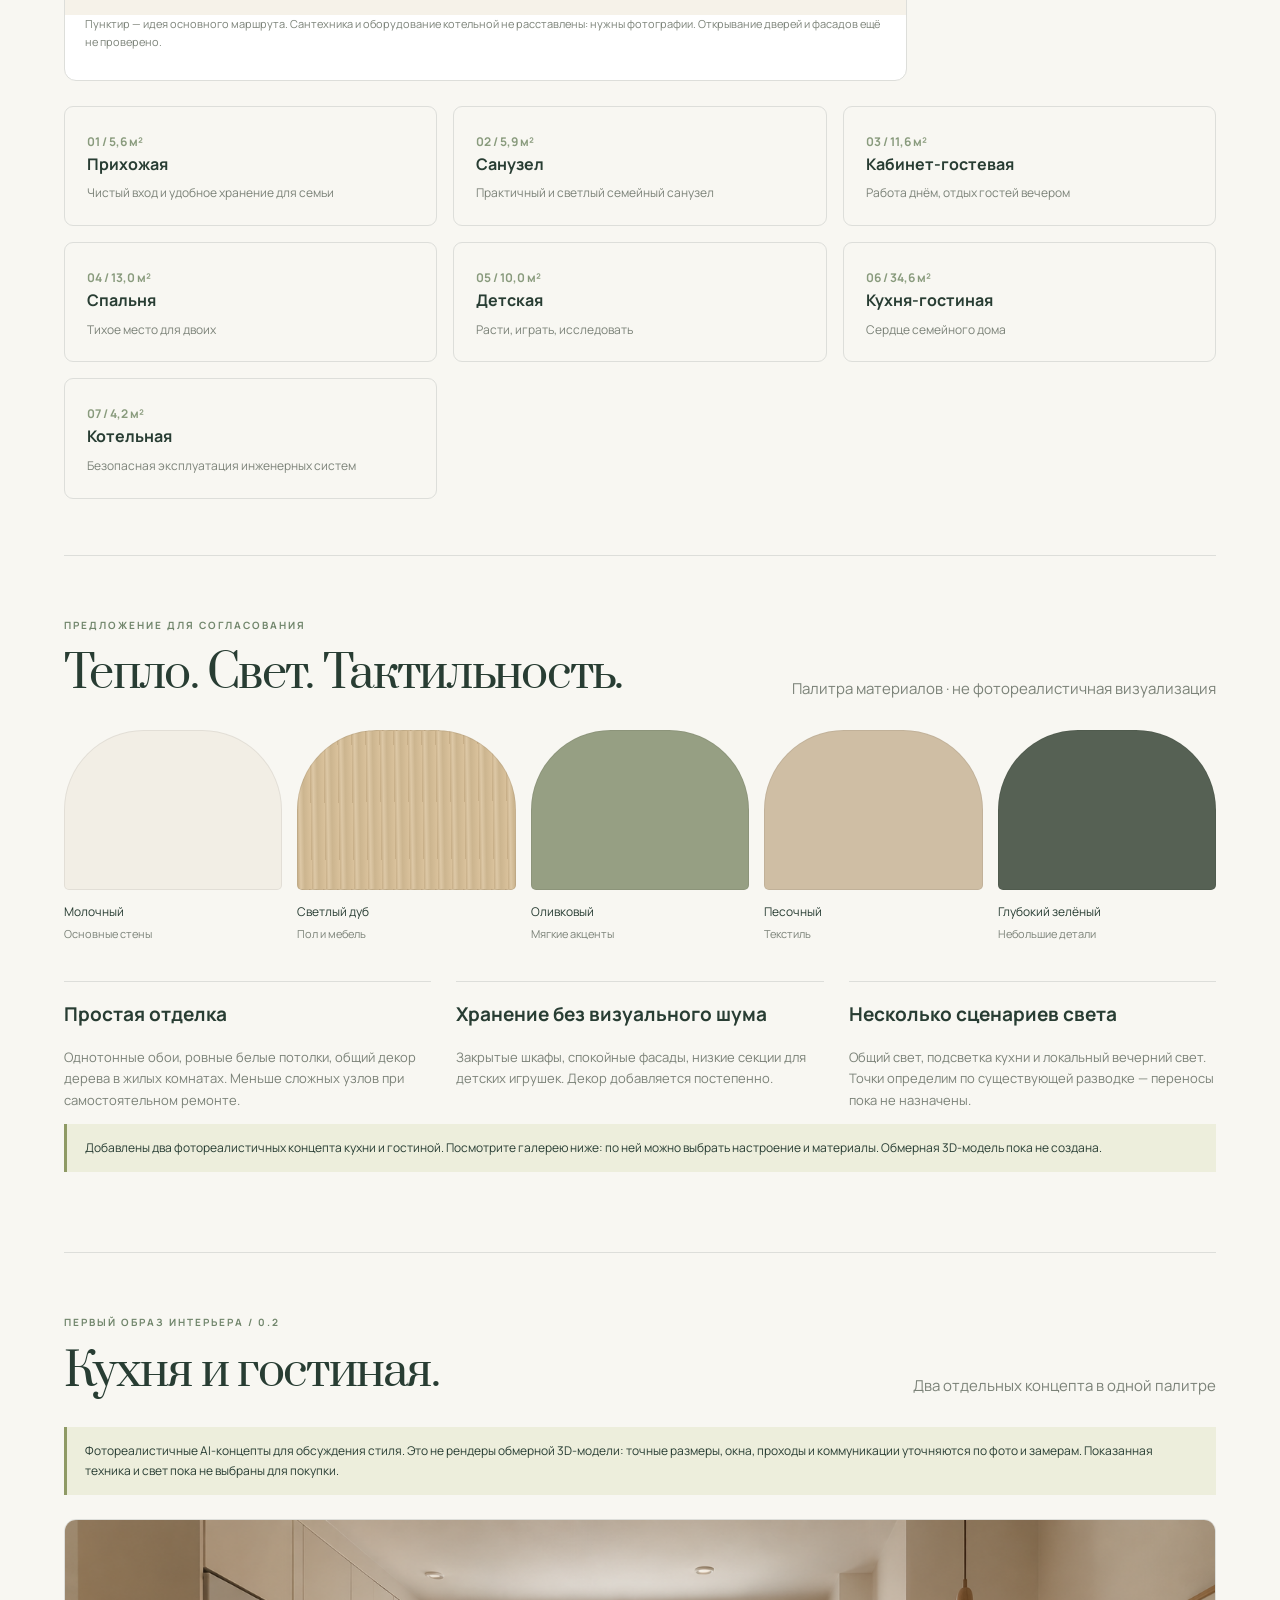
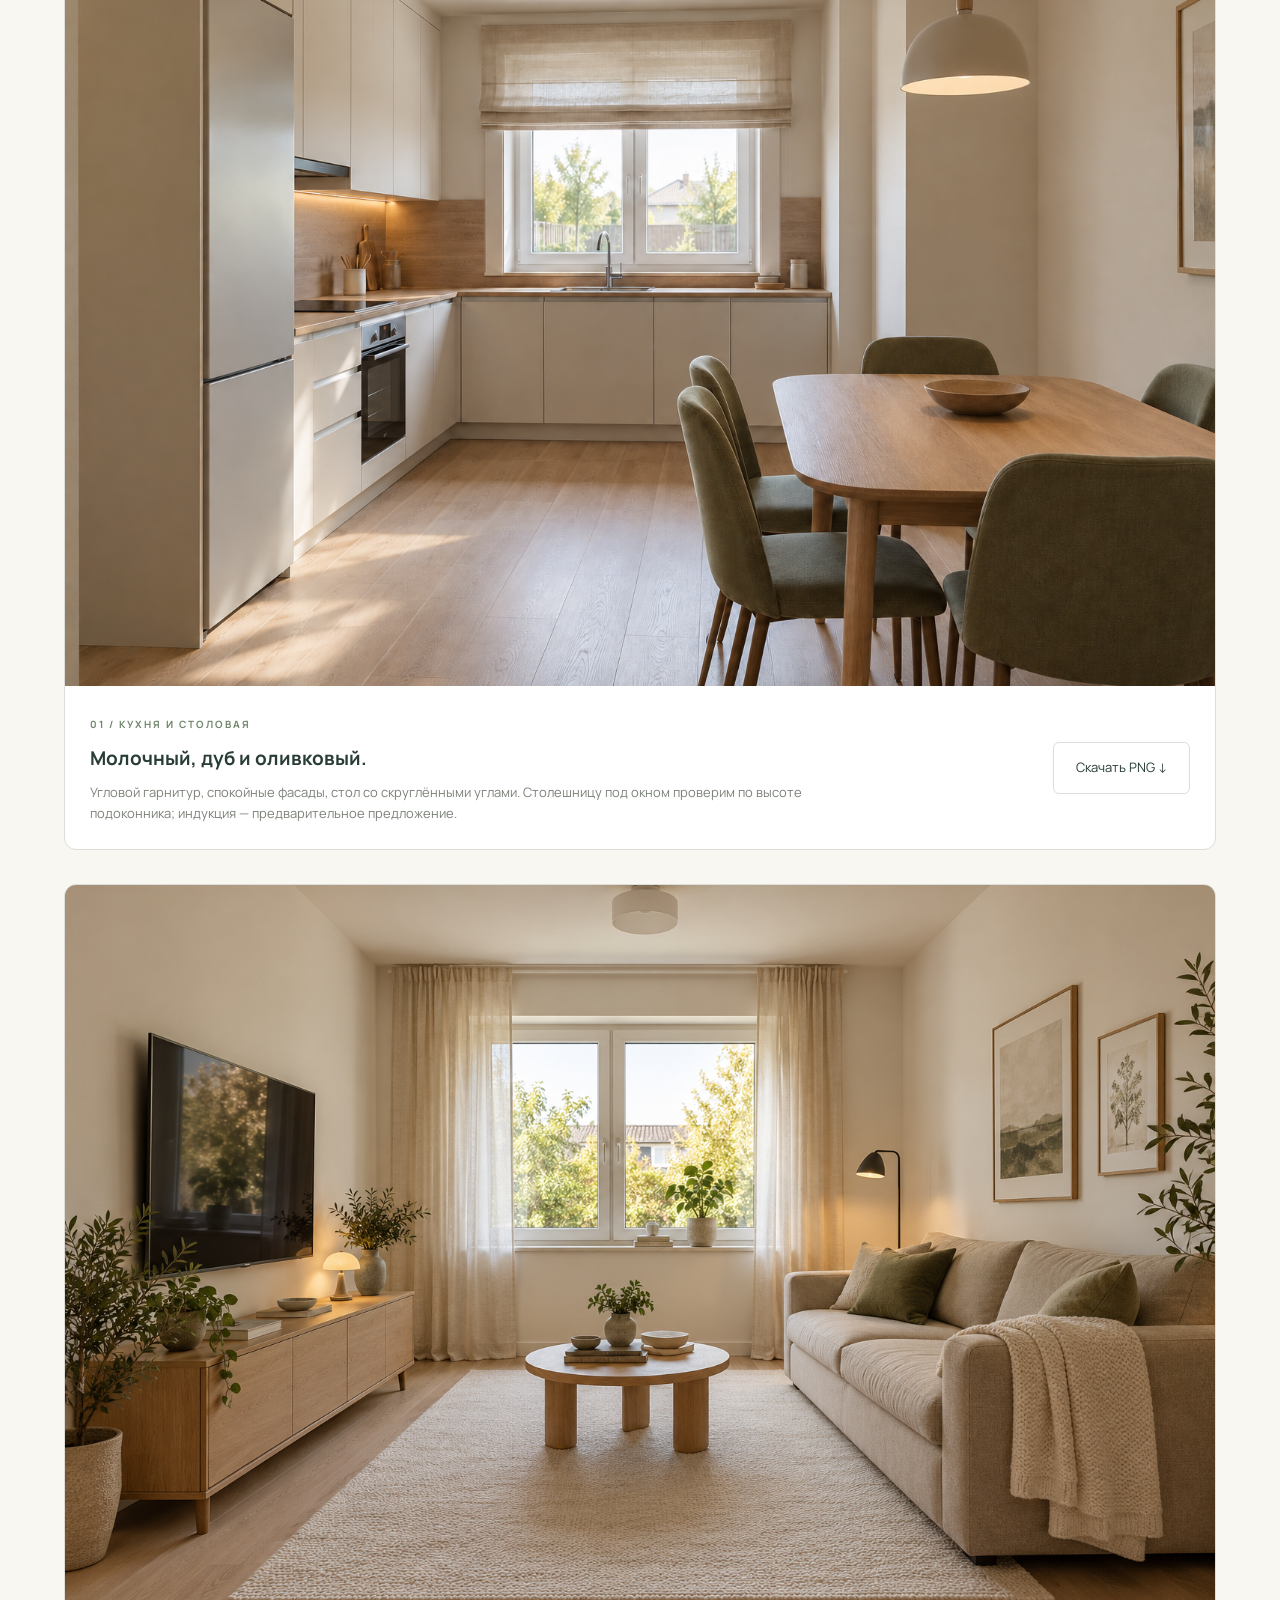
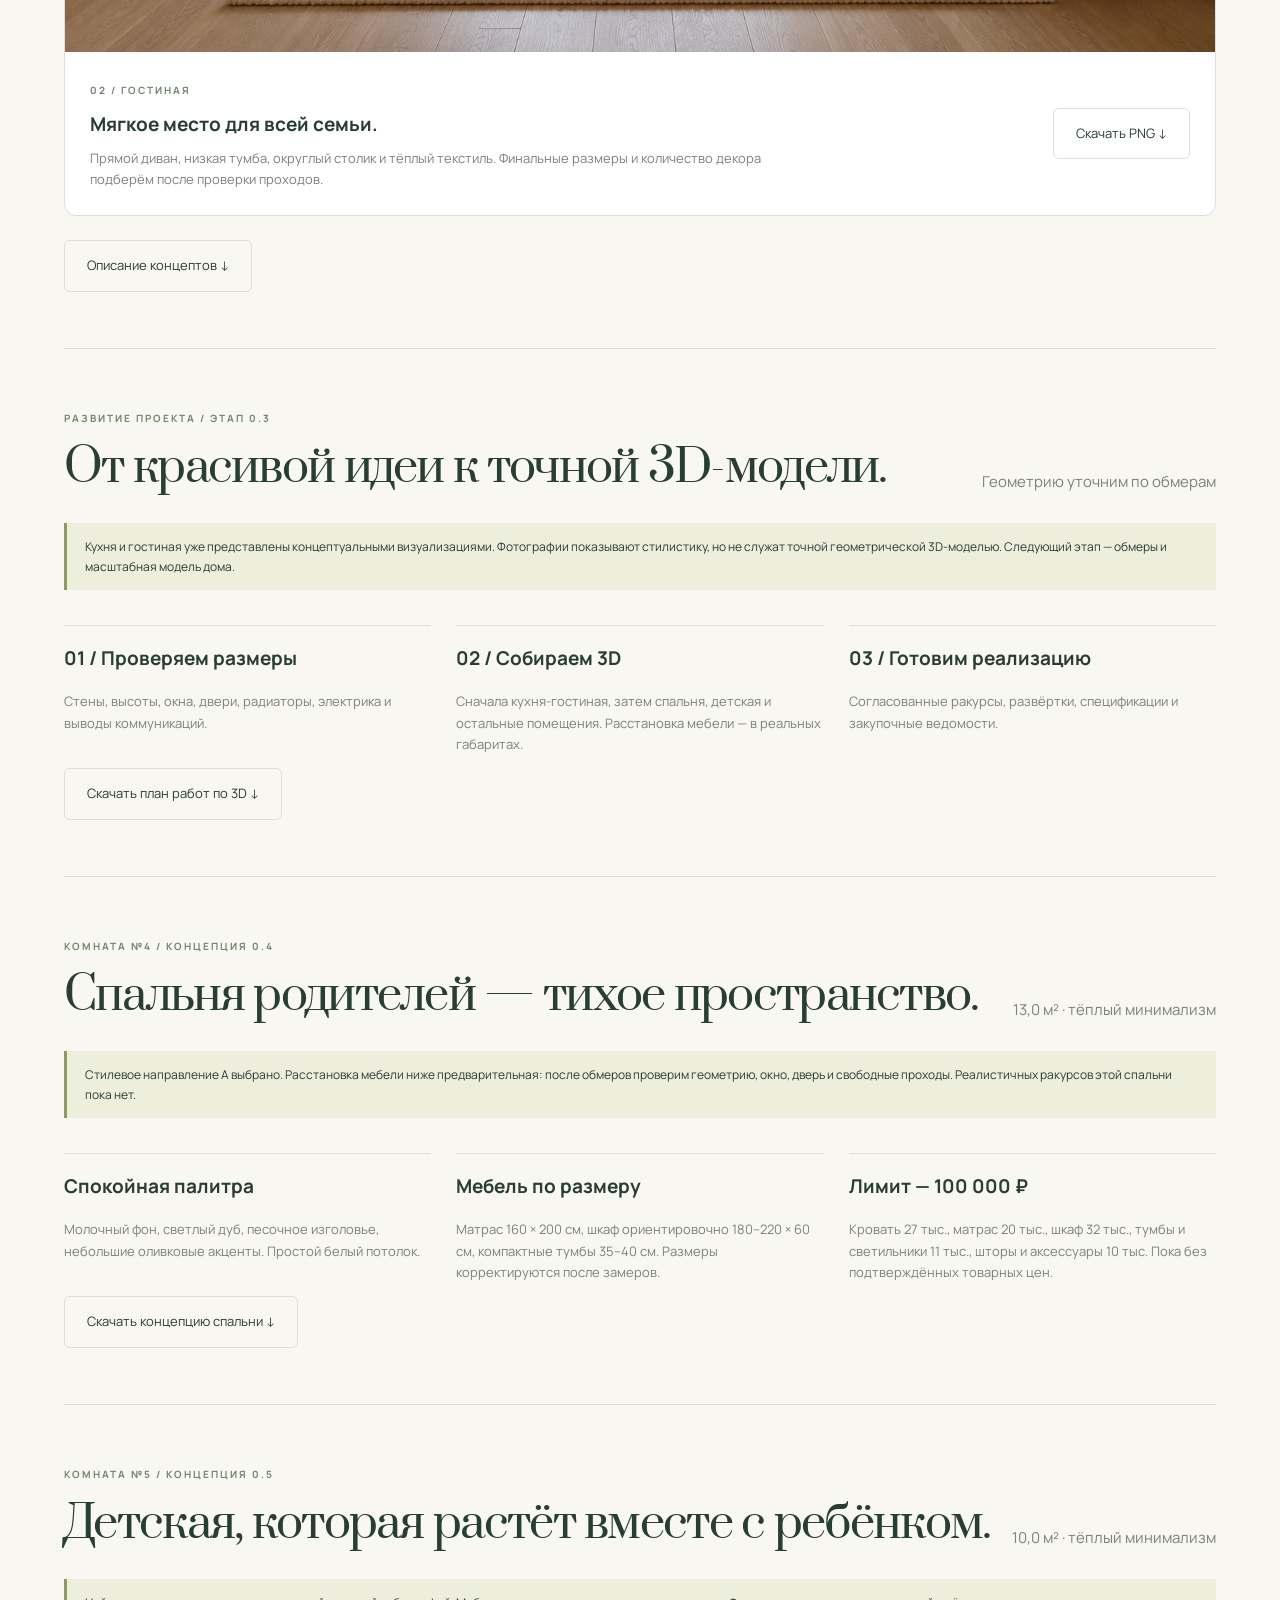
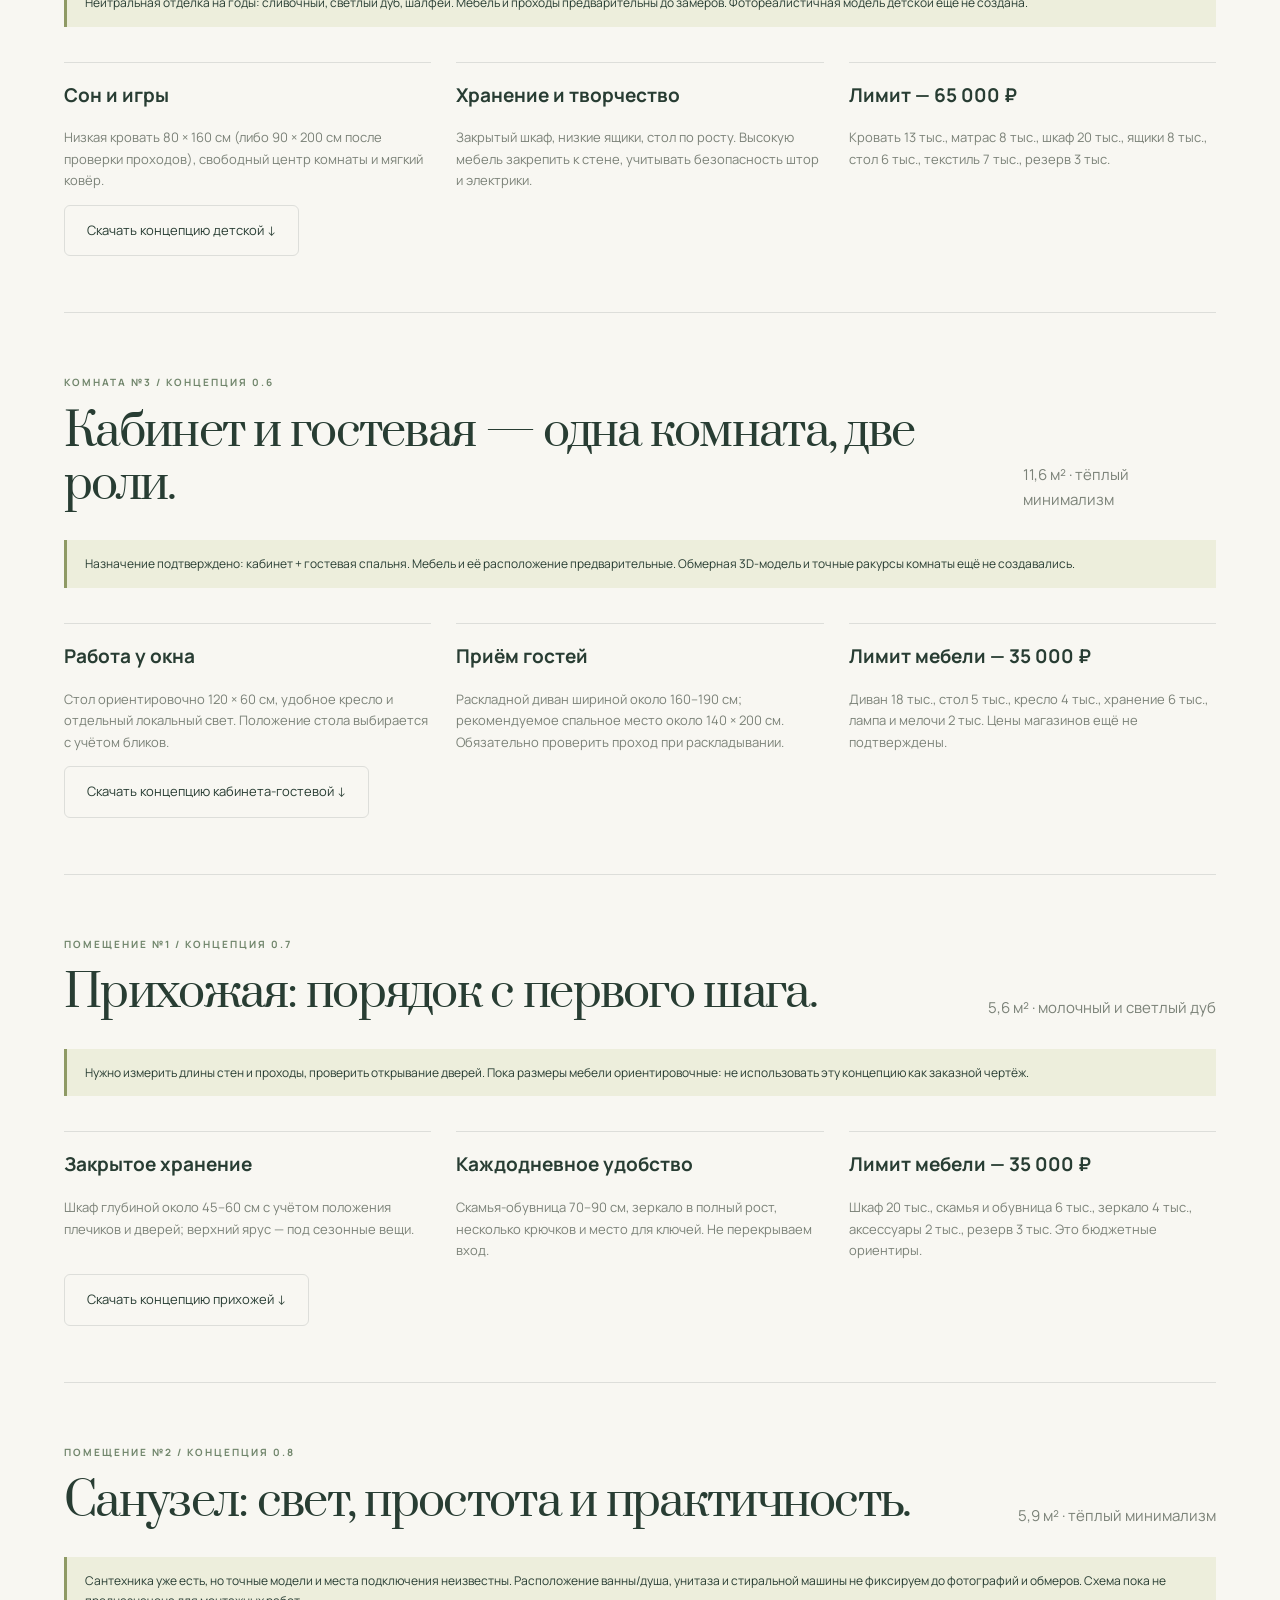
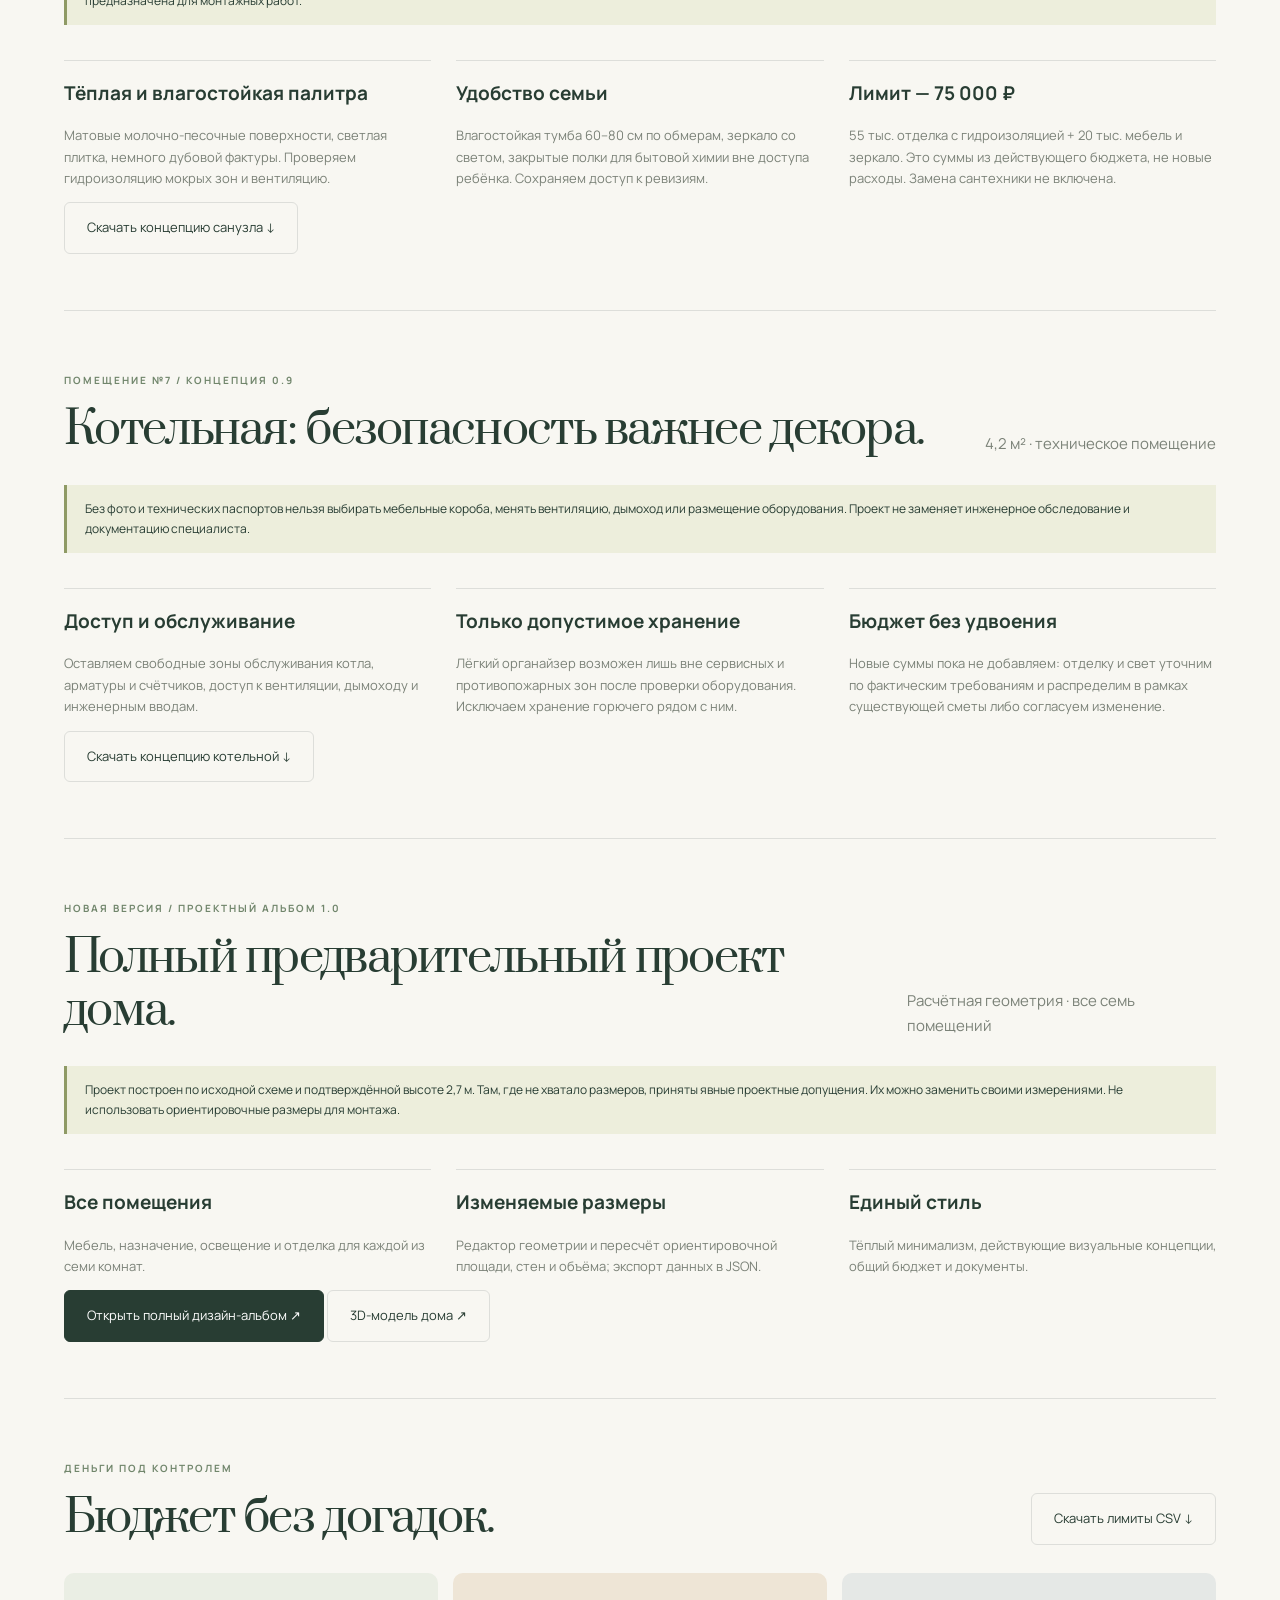
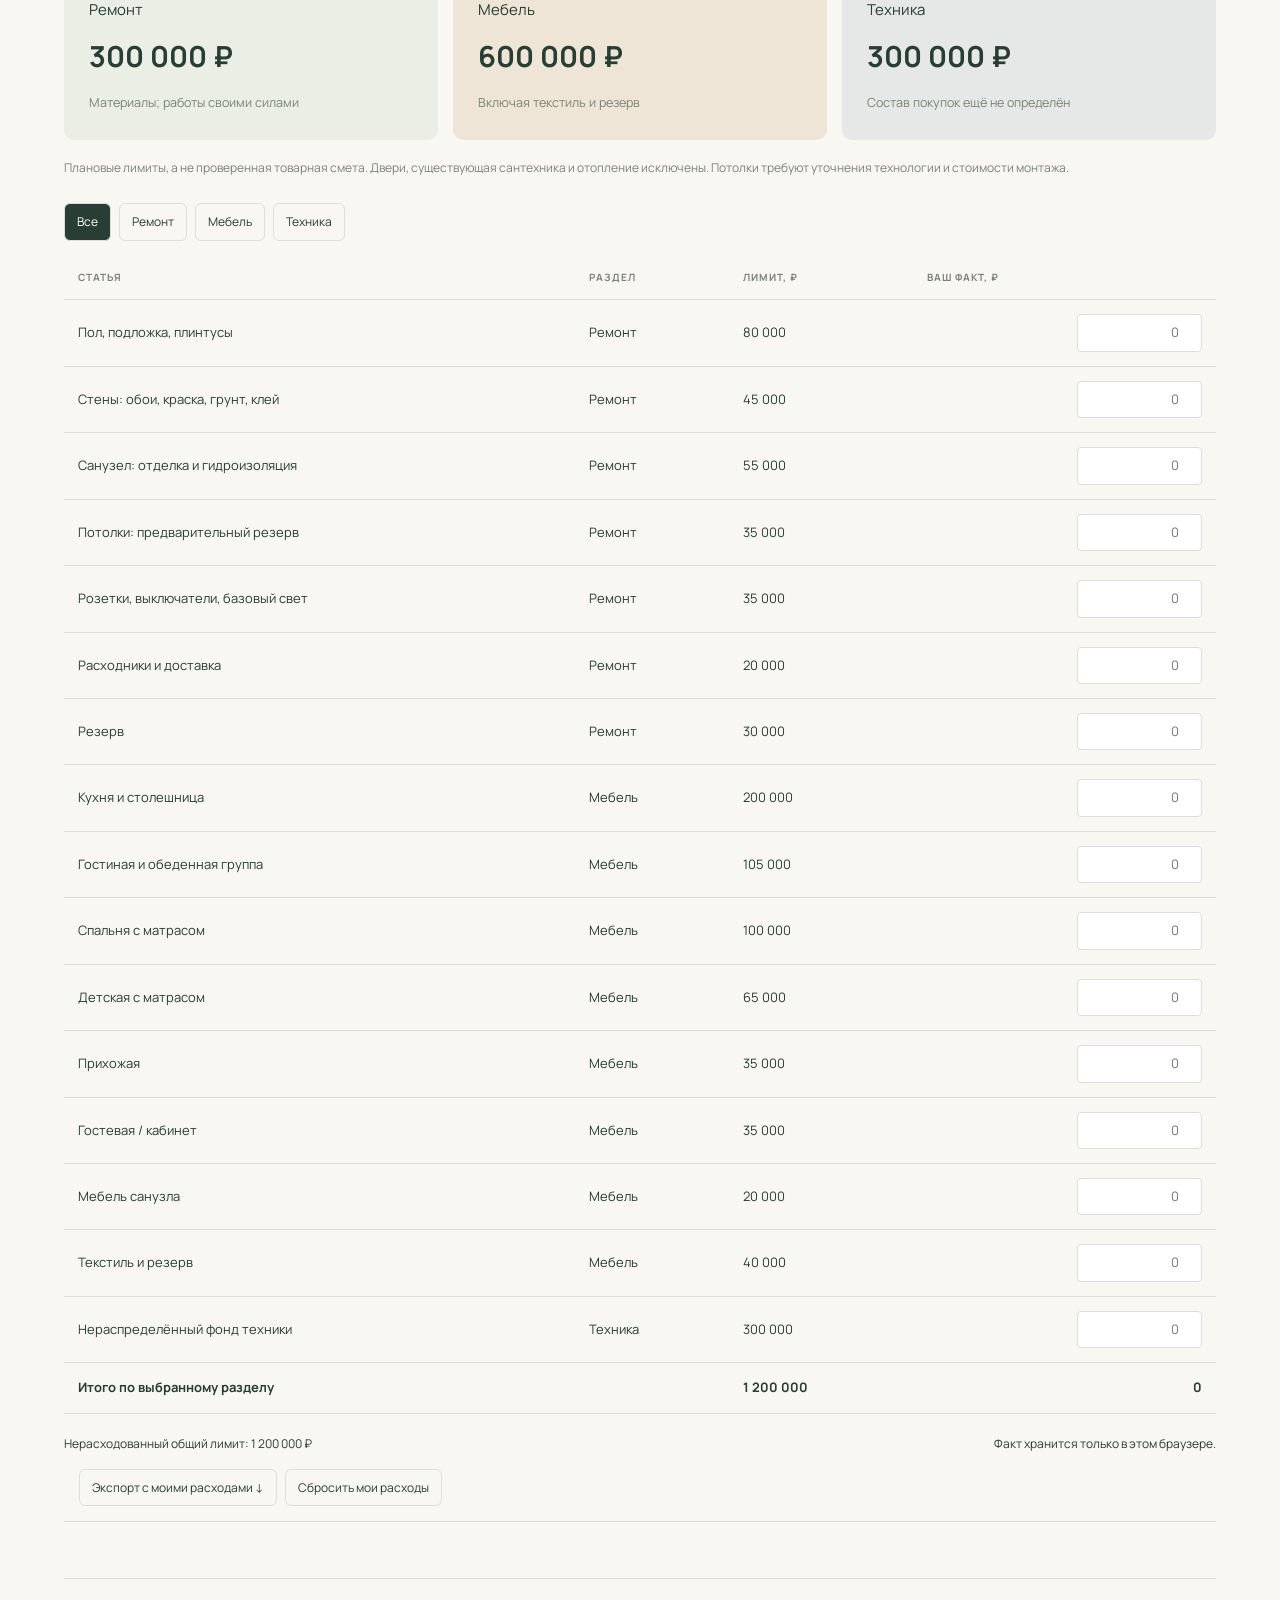
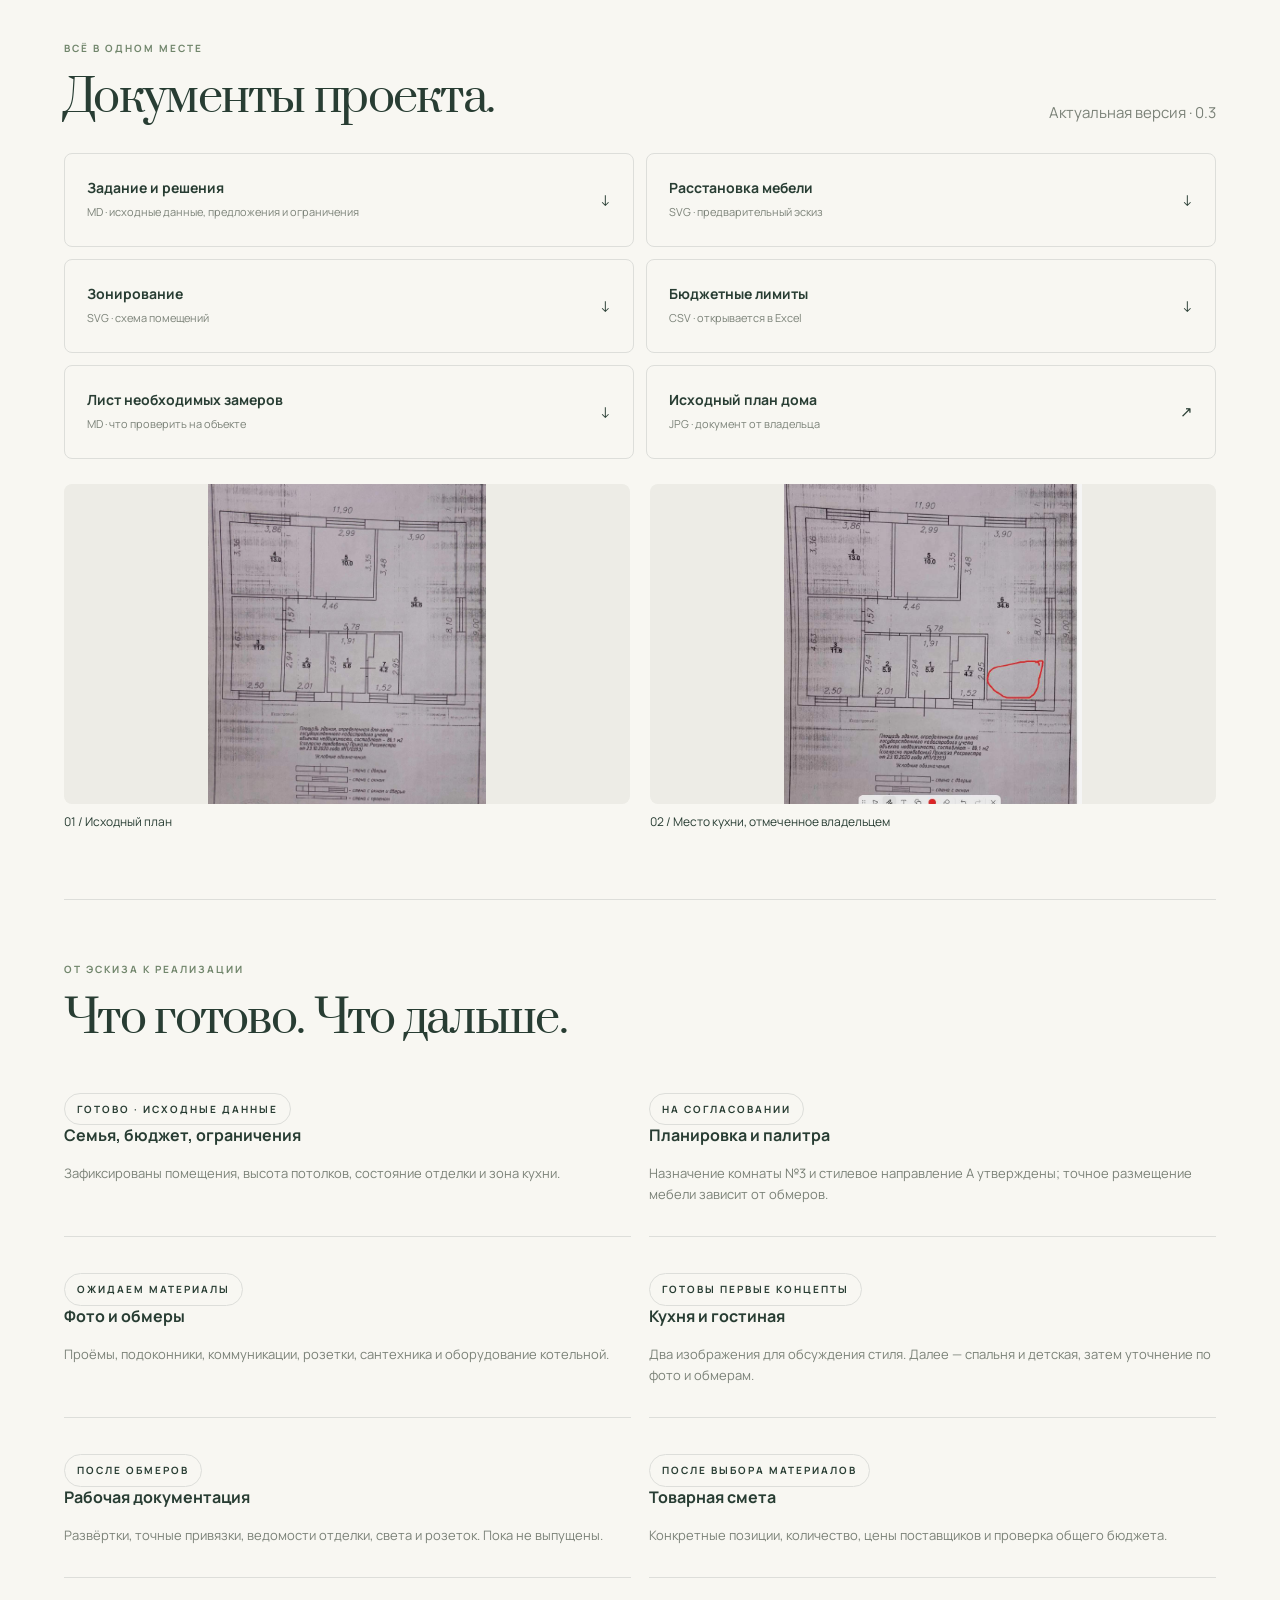
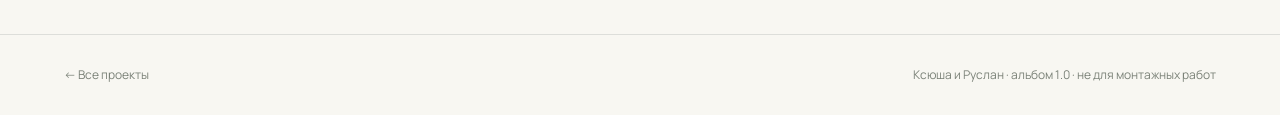
==== commit 3479807c: "feat: link interactive 3D model from primary project page" ====
--- a/projects/ksyusha-ruslan/index.html
+++ b/projects/ksyusha-ruslan/index.html
@@ -1 +1 @@
-<!doctype html><html lang="ru"><head><meta charset="utf-8"><meta name="viewport" content="width=device-width,initial-scale=1"><meta name="description" content="Ксюша и Руслан: эскизный дизайн-проект семейного дома, планировка, палитра, бюджет и документы."><title>Ксюша и Руслан — Proekt Disign</title><link rel="stylesheet" href="../../assets/style.css?v=0.2"><script defer src="../../assets/data.js"></script><script defer src="../../assets/project.js"></script></head><body><header><a class="logo" href="../../index.html">proekt<span> / disign</span></a><nav><a href="../../index.html#projects">Все проекты</a><span class="tag">Проект 01</span></nav></header><main class="container"><a class="back" href="../../index.html">← Каталог проектов</a><section class="project-hero"><span class="eyebrow">Семейный дом / проектный альбом 1.0</span><div class="project-title"><div><h1>Ксюша и Руслан</h1><p class="muted">Дом, где есть место и спокойствию, и детским открытиям.</p></div><button class="button secondary" id="print">Печать / сохранить PDF ↗</button></div><div class="summary-bar"><div><strong>89,1 м²</strong><span>кадастровая площадь</span></div><div><strong>2 + 1</strong><span>взрослых и ребёнок 3 лет</span></div><div><strong>2,7 м</strong><span>высота потолков</span></div><div><strong>1 200 000 ₽</strong><span>общий бюджет</span></div></div></section><nav class="tabs" aria-label="Разделы проекта"><a href="#plan">01 Планировка</a><a href="#concept">02 Концепция</a><a href="#visuals">03 Визуализации</a><a href="#model3d">04 3D-проект</a><a href="#bedroom">05 Спальня</a><a href="#nursery">06 Детская</a><a href="#office">07 Кабинет</a><a href="#entryway">08 Прихожая</a><a href="#bathroom">09 Санузел</a><a href="#boiler">10 Котельная</a><a href="#album">11 Альбом</a><a href="#budget">12 Бюджет</a><a href="#documents">13 Документы</a><a href="#next">14 Этапы</a></nav><section class="section" id="plan"><div class="section-head"><div><span class="eyebrow">Удобство прежде всего</span><h2>План жизни.</h2></div><p class="muted">Все перегородки сохраняются.</p></div><div class="notice">Эскиз по фотографии исходного плана. Проёмы и мебель показаны предварительно, без подтверждённых монтажных привязок. Сумма площадей комнат — 84,9 м²; 89,1 м² — площадь здания по кадастру.</div><div class="plan-layout"><div class="plan-board"><div class="toolbar"><button data-plan="furniture" aria-pressed="true">С мебелью</button><button data-plan="zones" aria-pressed="false">Зонирование</button><a class="button secondary" id="open-plan" href="../../assets/plan-furniture.svg" target="_blank" rel="noopener">Открыть крупно ↗</a></div><img id="plan-image" src="../../assets/plan-furniture.svg" alt="Предварительная схема расстановки мебели"><p class="plan-note">Пунктир — идея основного маршрута. Сантехника и оборудование котельной не расставлены: нужны фотографии. Открывание дверей и фасадов ещё не проверено.</p></div><aside><div class="room-buttons" aria-label="Выбрать помещение"></div><div class="room-detail" aria-live="polite"></div></aside></div><div class="rooms-grid"></div></section><section class="section" id="concept"><div class="section-head"><div><span class="eyebrow">Предложение для согласования</span><h2>Тепло. Свет. Тактильность.</h2></div><p class="muted">Палитра материалов · не фотореалистичная визуализация</p></div><div class="palette"><div><div class="swatch" style="background:#f2eee5"></div><p>Молочный</p><small>Основные стены</small></div><div><div class="swatch wood"></div><p>Светлый дуб</p><small>Пол и мебель</small></div><div><div class="swatch" style="background:#969f83"></div><p>Оливковый</p><small>Мягкие акценты</small></div><div><div class="swatch" style="background:#cfbea4"></div><p>Песочный</p><small>Текстиль</small></div><div><div class="swatch" style="background:#566154"></div><p>Глубокий зелёный</p><small>Небольшие детали</small></div></div><div class="material-grid"><div><h3>Простая отделка</h3><p>Однотонные обои, ровные белые потолки, общий декор дерева в жилых комнатах. Меньше сложных узлов при самостоятельном ремонте.</p></div><div><h3>Хранение без визуального шума</h3><p>Закрытые шкафы, спокойные фасады, низкие секции для детских игрушек. Декор добавляется постепенно.</p></div><div><h3>Несколько сценариев света</h3><p>Общий свет, подсветка кухни и локальный вечерний свет. Точки определим по существующей разводке — переносы пока не назначены.</p></div></div><div class="notice">Добавлены два фотореалистичных концепта кухни и гостиной. Посмотрите галерею ниже: по ней можно выбрать настроение и материалы. Обмерная 3D-модель пока не создана.</div></section><section class="section" id="visuals"><div class="section-head"><div><span class="eyebrow">Первый образ интерьера / 0.2</span><h2>Кухня и гостиная.</h2></div><p class="muted">Два отдельных концепта в одной палитре</p></div><div class="notice">Фотореалистичные AI-концепты для обсуждения стиля. Это не рендеры обмерной 3D-модели: точные размеры, окна, проходы и коммуникации уточняются по фото и замерам. Показанная техника и свет пока не выбраны для покупки.</div><div class="visual-gallery"><figure><a href="../../assets/kitchen-concept-v1.png" target="_blank" rel="noopener"><img src="../../assets/kitchen-concept-v1.png" width="1536" height="1024" loading="lazy" alt="Концепт кухни: молочные фасады, дубовая столешница, мойка у окна и оливковые стулья"></a><figcaption><div><span class="eyebrow">01 / Кухня и столовая</span><h3>Молочный, дуб и оливковый.</h3><p>Угловой гарнитур, спокойные фасады, стол со скруглёнными углами. Столешницу под окном проверим по высоте подоконника; индукция — предварительное предложение.</p></div><a class="button secondary" href="../../assets/kitchen-concept-v1.png" download>Скачать PNG ↓</a></figcaption></figure><figure><a href="../../assets/living-concept-v1.png" target="_blank" rel="noopener"><img src="../../assets/living-concept-v1.png" width="1536" height="1024" loading="lazy" alt="Концепт гостиной: песочный диван справа, телевизор слева, светлый дуб и льняные шторы"></a><figcaption><div><span class="eyebrow">02 / Гостиная</span><h3>Мягкое место для всей семьи.</h3><p>Прямой диван, низкая тумба, округлый столик и тёплый текстиль. Финальные размеры и количество декора подберём после проверки проходов.</p></div><a class="button secondary" href="../../assets/living-concept-v1.png" download>Скачать PNG ↓</a></figcaption></figure></div><a class="button secondary" href="../../docs/visual-concepts.md" download>Описание концептов ↓</a></section><section class="section" id="model3d"><div class="section-head"><div><span class="eyebrow">Развитие проекта / этап 0.3</span><h2>От красивой идеи к точной 3D-модели.</h2></div><p class="muted">Геометрию уточним по обмерам</p></div><div class="notice">Кухня и гостиная уже представлены концептуальными визуализациями. Фотографии показывают стилистику, но не служат точной геометрической 3D-моделью. Следующий этап — обмеры и масштабная модель дома.</div><div class="material-grid"><div><h3>01 / Проверяем размеры</h3><p>Стены, высоты, окна, двери, радиаторы, электрика и выводы коммуникаций.</p></div><div><h3>02 / Собираем 3D</h3><p>Сначала кухня-гостиная, затем спальня, детская и остальные помещения. Расстановка мебели — в реальных габаритах.</p></div><div><h3>03 / Готовим реализацию</h3><p>Согласованные ракурсы, развёртки, спецификации и закупочные ведомости.</p></div></div><a class="button secondary" href="../../docs/3d-roadmap.md" download>Скачать план работ по 3D ↓</a></section><section class="section" id="bedroom"><div class="section-head"><div><span class="eyebrow">Комната №4 / концепция 0.4</span><h2>Спальня родителей — тихое пространство.</h2></div><p class="muted">13,0 м² · тёплый минимализм</p></div><div class="notice">Стилевое направление А выбрано. Расстановка мебели ниже предварительная: после обмеров проверим геометрию, окно, дверь и свободные проходы. Реалистичных ракурсов этой спальни пока нет.</div><div class="material-grid"><div><h3>Спокойная палитра</h3><p>Молочный фон, светлый дуб, песочное изголовье, небольшие оливковые акценты. Простой белый потолок.</p></div><div><h3>Мебель по размеру</h3><p>Матрас 160 × 200 см, шкаф ориентировочно 180–220 × 60 см, компактные тумбы 35–40 см. Размеры корректируются после замеров.</p></div><div><h3>Лимит — 100 000 ₽</h3><p>Кровать 27 тыс., матрас 20 тыс., шкаф 32 тыс., тумбы и светильники 11 тыс., шторы и аксессуары 10 тыс. Пока без подтверждённых товарных цен.</p></div></div><a class="button secondary" href="../../docs/bedroom-concept.md" download>Скачать концепцию спальни ↓</a></section><section class="section" id="nursery"><div class="section-head"><div><span class="eyebrow">Комната №5 / концепция 0.5</span><h2>Детская, которая растёт вместе с ребёнком.</h2></div><p class="muted">10,0 м² · тёплый минимализм</p></div><div class="notice">Нейтральная отделка на годы: сливочный, светлый дуб, шалфей. Мебель и проходы предварительны до замеров. Фотореалистичная модель детской ещё не создана.</div><div class="material-grid"><div><h3>Сон и игры</h3><p>Низкая кровать 80 × 160 см (либо 90 × 200 см после проверки проходов), свободный центр комнаты и мягкий ковёр.</p></div><div><h3>Хранение и творчество</h3><p>Закрытый шкаф, низкие ящики, стол по росту. Высокую мебель закрепить к стене, учитывать безопасность штор и электрики.</p></div><div><h3>Лимит — 65 000 ₽</h3><p>Кровать 13 тыс., матрас 8 тыс., шкаф 20 тыс., ящики 8 тыс., стол 6 тыс., текстиль 7 тыс., резерв 3 тыс.</p></div></div><a class="button secondary" href="../../docs/nursery-concept.md" download>Скачать концепцию детской ↓</a></section><section class="section" id="office"><div class="section-head"><div><span class="eyebrow">Комната №3 / концепция 0.6</span><h2>Кабинет и гостевая — одна комната, две роли.</h2></div><p class="muted">11,6 м² · тёплый минимализм</p></div><div class="notice">Назначение подтверждено: кабинет + гостевая спальня. Мебель и её расположение предварительные. Обмерная 3D-модель и точные ракурсы комнаты ещё не создавались.</div><div class="material-grid"><div><h3>Работа у окна</h3><p>Стол ориентировочно 120 × 60 см, удобное кресло и отдельный локальный свет. Положение стола выбирается с учётом бликов.</p></div><div><h3>Приём гостей</h3><p>Раскладной диван шириной около 160–190 см; рекомендуемое спальное место около 140 × 200 см. Обязательно проверить проход при раскладывании.</p></div><div><h3>Лимит мебели — 35 000 ₽</h3><p>Диван 18 тыс., стол 5 тыс., кресло 4 тыс., хранение 6 тыс., лампа и мелочи 2 тыс. Цены магазинов ещё не подтверждены.</p></div></div><a class="button secondary" href="../../docs/office-guest-concept.md" download>Скачать концепцию кабинета-гостевой ↓</a></section><section class="section" id="entryway"><div class="section-head"><div><span class="eyebrow">Помещение №1 / концепция 0.7</span><h2>Прихожая: порядок с первого шага.</h2></div><p class="muted">5,6 м² · молочный и светлый дуб</p></div><div class="notice">Нужно измерить длины стен и проходы, проверить открывание дверей. Пока размеры мебели ориентировочные: не использовать эту концепцию как заказной чертёж.</div><div class="material-grid"><div><h3>Закрытое хранение</h3><p>Шкаф глубиной около 45–60 см с учётом положения плечиков и дверей; верхний ярус — под сезонные вещи.</p></div><div><h3>Каждодневное удобство</h3><p>Скамья-обувница 70–90 см, зеркало в полный рост, несколько крючков и место для ключей. Не перекрываем вход.</p></div><div><h3>Лимит мебели — 35 000 ₽</h3><p>Шкаф 20 тыс., скамья и обувница 6 тыс., зеркало 4 тыс., аксессуары 2 тыс., резерв 3 тыс. Это бюджетные ориентиры.</p></div></div><a class="button secondary" href="../../docs/entryway-concept.md" download>Скачать концепцию прихожей ↓</a></section><section class="section" id="bathroom"><div class="section-head"><div><span class="eyebrow">Помещение №2 / концепция 0.8</span><h2>Санузел: свет, простота и практичность.</h2></div><p class="muted">5,9 м² · тёплый минимализм</p></div><div class="notice">Сантехника уже есть, но точные модели и места подключения неизвестны. Расположение ванны/душа, унитаза и стиральной машины не фиксируем до фотографий и обмеров. Схема пока не предназначена для монтажных работ.</div><div class="material-grid"><div><h3>Тёплая и влагостойкая палитра</h3><p>Матовые молочно-песочные поверхности, светлая плитка, немного дубовой фактуры. Проверяем гидроизоляцию мокрых зон и вентиляцию.</p></div><div><h3>Удобство семьи</h3><p>Влагостойкая тумба 60–80 см по обмерам, зеркало со светом, закрытые полки для бытовой химии вне доступа ребёнка. Сохраняем доступ к ревизиям.</p></div><div><h3>Лимит — 75 000 ₽</h3><p>55 тыс. отделка с гидроизоляцией + 20 тыс. мебель и зеркало. Это суммы из действующего бюджета, не новые расходы. Замена сантехники не включена.</p></div></div><a class="button secondary" href="../../docs/bathroom-concept.md" download>Скачать концепцию санузла ↓</a></section><section class="section" id="boiler"><div class="section-head"><div><span class="eyebrow">Помещение №7 / концепция 0.9</span><h2>Котельная: безопасность важнее декора.</h2></div><p class="muted">4,2 м² · техническое помещение</p></div><div class="notice">Без фото и технических паспортов нельзя выбирать мебельные короба, менять вентиляцию, дымоход или размещение оборудования. Проект не заменяет инженерное обследование и документацию специалиста.</div><div class="material-grid"><div><h3>Доступ и обслуживание</h3><p>Оставляем свободные зоны обслуживания котла, арматуры и счётчиков, доступ к вентиляции, дымоходу и инженерным вводам.</p></div><div><h3>Только допустимое хранение</h3><p>Лёгкий органайзер возможен лишь вне сервисных и противопожарных зон после проверки оборудования. Исключаем хранение горючего рядом с ним.</p></div><div><h3>Бюджет без удвоения</h3><p>Новые суммы пока не добавляем: отделку и свет уточним по фактическим требованиям и распределим в рамках существующей сметы либо согласуем изменение.</p></div></div><a class="button secondary" href="../../docs/boiler-room-concept.md" download>Скачать концепцию котельной ↓</a></section><section class="section" id="album"><div class="section-head"><div><span class="eyebrow">Новая версия / проектный альбом 1.0</span><h2>Полный предварительный проект дома.</h2></div><p class="muted">Расчётная геометрия · все семь помещений</p></div><div class="notice">Проект построен по исходной схеме и подтверждённой высоте 2,7 м. Там, где не хватало размеров, приняты явные проектные допущения. Их можно заменить своими измерениями. Не использовать ориентировочные размеры для монтажа.</div><div class="material-grid"><div><h3>Все помещения</h3><p>Мебель, назначение, освещение и отделка для каждой из семи комнат.</p></div><div><h3>Изменяемые размеры</h3><p>Редактор геометрии и пересчёт ориентировочной площади, стен и объёма; экспорт данных в JSON.</p></div><div><h3>Единый стиль</h3><p>Тёплый минимализм, действующие визуальные концепции, общий бюджет и документы.</p></div></div><a class="button" href="album.html">Открыть полный дизайн-альбом ↗</a></section><section class="section" id="budget"><div class="section-head"><div><span class="eyebrow">Деньги под контролем</span><h2>Бюджет без догадок.</h2></div><a class="button secondary" href="../../docs/budget.csv" download>Скачать лимиты CSV ↓</a></div><div class="budget-top"><div class="budget-card">Ремонт<strong>300 000 ₽</strong><small>Материалы; работы своими силами</small></div><div class="budget-card">Мебель<strong>600 000 ₽</strong><small>Включая текстиль и резерв</small></div><div class="budget-card">Техника<strong>300 000 ₽</strong><small>Состав покупок ещё не определён</small></div></div><p class="muted" style="font-size:12px;margin-top:18px">Плановые лимиты, а не проверенная товарная смета. Двери, существующая сантехника и отопление исключены. Потолки требуют уточнения технологии и стоимости монтажа.</p><div class="filters" aria-label="Раздел бюджета"><button data-filter="Все" aria-pressed="true">Все</button><button data-filter="Ремонт" aria-pressed="false">Ремонт</button><button data-filter="Мебель" aria-pressed="false">Мебель</button><button data-filter="Техника" aria-pressed="false">Техника</button></div><div class="table-wrap"><table><thead><tr><th>Статья</th><th>Раздел</th><th>Лимит, ₽</th><th>Ваш факт, ₽</th></tr></thead><tbody id="budget-rows"></tbody><tfoot><tr><td colspan="2">Итого по выбранному разделу</td><td id="plan-total"></td><td id="actual-total"></td></tr></tfoot></table></div><div class="budget-foot"><span id="budget-status" aria-live="polite"></span><span>Факт хранится только в этом браузере.</span></div><div class="toolbar"><button id="export-budget">Экспорт с моими расходами ↓</button><button id="reset-budget">Сбросить мои расходы</button></div></section><section class="section" id="documents"><div class="section-head"><div><span class="eyebrow">Всё в одном месте</span><h2>Документы проекта.</h2></div><p class="muted">Актуальная версия · 0.3</p></div><div class="docs"><a class="doc" href="../../docs/project-brief.md" download><div><strong>Задание и решения</strong><small>MD · исходные данные, предложения и ограничения</small></div><span>↓</span></a><a class="doc" href="../../assets/plan-furniture.svg" download><div><strong>Расстановка мебели</strong><small>SVG · предварительный эскиз</small></div><span>↓</span></a><a class="doc" href="../../assets/plan-zones.svg" download><div><strong>Зонирование</strong><small>SVG · схема помещений</small></div><span>↓</span></a><a class="doc" href="../../docs/budget.csv" download><div><strong>Бюджетные лимиты</strong><small>CSV · открывается в Excel</small></div><span>↓</span></a><a class="doc" href="../../docs/measurements.md" download><div><strong>Лист необходимых замеров</strong><small>MD · что проверить на объекте</small></div><span>↓</span></a><a class="doc" href="../../assets/source-plan.jpg" target="_blank" rel="noopener"><div><strong>Исходный план дома</strong><small>JPG · документ от владельца</small></div><span>↗</span></a></div><div class="source-grid"><div><a href="../../assets/source-plan.jpg" target="_blank" rel="noopener"><img loading="lazy" src="../../assets/source-plan.jpg" alt="Исходный кадастровый план"></a><p>01 / Исходный план</p></div><div><a href="../../assets/kitchen-location.jpg" target="_blank" rel="noopener"><img loading="lazy" src="../../assets/kitchen-location.jpg" alt="План с отмеченным владельцем местом кухни"></a><p>02 / Место кухни, отмеченное владельцем</p></div></div></section><section class="section" id="next"><div class="section-head"><div><span class="eyebrow">От эскиза к реализации</span><h2>Что готово. Что дальше.</h2></div></div><div class="status-list"><div><span class="tag">Готово · исходные данные</span><h3>Семья, бюджет, ограничения</h3><p>Зафиксированы помещения, высота потолков, состояние отделки и зона кухни.</p></div><div><span class="tag">На согласовании</span><h3>Планировка и палитра</h3><p>Назначение комнаты №3 и стилевое направление А утверждены; точное размещение мебели зависит от обмеров.</p></div><div><span class="tag">Ожидаем материалы</span><h3>Фото и обмеры</h3><p>Проёмы, подоконники, коммуникации, розетки, сантехника и оборудование котельной.</p></div><div><span class="tag">Готовы первые концепты</span><h3>Кухня и гостиная</h3><p>Два изображения для обсуждения стиля. Далее — спальня и детская, затем уточнение по фото и обмерам.</p></div><div><span class="tag">После обмеров</span><h3>Рабочая документация</h3><p>Развёртки, точные привязки, ведомости отделки, света и розеток. Пока не выпущены.</p></div><div><span class="tag">После выбора материалов</span><h3>Товарная смета</h3><p>Конкретные позиции, количество, цены поставщиков и проверка общего бюджета.</p></div></div></section></main><footer><a href="../../index.html">← Все проекты</a><span>Ксюша и Руслан · альбом 1.0 · не для монтажных работ</span></footer></body></html>
+<!doctype html><html lang="ru"><head><meta charset="utf-8"><meta name="viewport" content="width=device-width,initial-scale=1"><meta name="description" content="Ксюша и Руслан: эскизный дизайн-проект семейного дома, планировка, палитра, бюджет и документы."><title>Ксюша и Руслан — Proekt Disign</title><link rel="stylesheet" href="../../assets/style.css?v=0.2"><script defer src="../../assets/data.js"></script><script defer src="../../assets/project.js"></script></head><body><header><a class="logo" href="../../index.html">proekt<span> / disign</span></a><nav><a href="../../index.html#projects">Все проекты</a><span class="tag">Проект 01</span></nav></header><main class="container"><a class="back" href="../../index.html">← Каталог проектов</a><section class="project-hero"><span class="eyebrow">Семейный дом / проектный альбом 1.0</span><div class="project-title"><div><h1>Ксюша и Руслан</h1><p class="muted">Дом, где есть место и спокойствию, и детским открытиям.</p></div><button class="button secondary" id="print">Печать / сохранить PDF ↗</button></div><div class="summary-bar"><div><strong>89,1 м²</strong><span>кадастровая площадь</span></div><div><strong>2 + 1</strong><span>взрослых и ребёнок 3 лет</span></div><div><strong>2,7 м</strong><span>высота потолков</span></div><div><strong>1 200 000 ₽</strong><span>общий бюджет</span></div></div></section><nav class="tabs" aria-label="Разделы проекта"><a href="#plan">01 Планировка</a><a href="#concept">02 Концепция</a><a href="#visuals">03 Визуализации</a><a href="#model3d">04 3D-проект</a><a href="#bedroom">05 Спальня</a><a href="#nursery">06 Детская</a><a href="#office">07 Кабинет</a><a href="#entryway">08 Прихожая</a><a href="#bathroom">09 Санузел</a><a href="#boiler">10 Котельная</a><a href="#album">11 Альбом</a><a href="#budget">12 Бюджет</a><a href="#documents">13 Документы</a><a href="#next">14 Этапы</a></nav><section class="section" id="plan"><div class="section-head"><div><span class="eyebrow">Удобство прежде всего</span><h2>План жизни.</h2></div><p class="muted">Все перегородки сохраняются.</p></div><div class="notice">Эскиз по фотографии исходного плана. Проёмы и мебель показаны предварительно, без подтверждённых монтажных привязок. Сумма площадей комнат — 84,9 м²; 89,1 м² — площадь здания по кадастру.</div><div class="plan-layout"><div class="plan-board"><div class="toolbar"><button data-plan="furniture" aria-pressed="true">С мебелью</button><button data-plan="zones" aria-pressed="false">Зонирование</button><a class="button secondary" id="open-plan" href="../../assets/plan-furniture.svg" target="_blank" rel="noopener">Открыть крупно ↗</a></div><img id="plan-image" src="../../assets/plan-furniture.svg" alt="Предварительная схема расстановки мебели"><p class="plan-note">Пунктир — идея основного маршрута. Сантехника и оборудование котельной не расставлены: нужны фотографии. Открывание дверей и фасадов ещё не проверено.</p></div><aside><div class="room-buttons" aria-label="Выбрать помещение"></div><div class="room-detail" aria-live="polite"></div></aside></div><div class="rooms-grid"></div></section><section class="section" id="concept"><div class="section-head"><div><span class="eyebrow">Предложение для согласования</span><h2>Тепло. Свет. Тактильность.</h2></div><p class="muted">Палитра материалов · не фотореалистичная визуализация</p></div><div class="palette"><div><div class="swatch" style="background:#f2eee5"></div><p>Молочный</p><small>Основные стены</small></div><div><div class="swatch wood"></div><p>Светлый дуб</p><small>Пол и мебель</small></div><div><div class="swatch" style="background:#969f83"></div><p>Оливковый</p><small>Мягкие акценты</small></div><div><div class="swatch" style="background:#cfbea4"></div><p>Песочный</p><small>Текстиль</small></div><div><div class="swatch" style="background:#566154"></div><p>Глубокий зелёный</p><small>Небольшие детали</small></div></div><div class="material-grid"><div><h3>Простая отделка</h3><p>Однотонные обои, ровные белые потолки, общий декор дерева в жилых комнатах. Меньше сложных узлов при самостоятельном ремонте.</p></div><div><h3>Хранение без визуального шума</h3><p>Закрытые шкафы, спокойные фасады, низкие секции для детских игрушек. Декор добавляется постепенно.</p></div><div><h3>Несколько сценариев света</h3><p>Общий свет, подсветка кухни и локальный вечерний свет. Точки определим по существующей разводке — переносы пока не назначены.</p></div></div><div class="notice">Добавлены два фотореалистичных концепта кухни и гостиной. Посмотрите галерею ниже: по ней можно выбрать настроение и материалы. Обмерная 3D-модель пока не создана.</div></section><section class="section" id="visuals"><div class="section-head"><div><span class="eyebrow">Первый образ интерьера / 0.2</span><h2>Кухня и гостиная.</h2></div><p class="muted">Два отдельных концепта в одной палитре</p></div><div class="notice">Фотореалистичные AI-концепты для обсуждения стиля. Это не рендеры обмерной 3D-модели: точные размеры, окна, проходы и коммуникации уточняются по фото и замерам. Показанная техника и свет пока не выбраны для покупки.</div><div class="visual-gallery"><figure><a href="../../assets/kitchen-concept-v1.png" target="_blank" rel="noopener"><img src="../../assets/kitchen-concept-v1.png" width="1536" height="1024" loading="lazy" alt="Концепт кухни: молочные фасады, дубовая столешница, мойка у окна и оливковые стулья"></a><figcaption><div><span class="eyebrow">01 / Кухня и столовая</span><h3>Молочный, дуб и оливковый.</h3><p>Угловой гарнитур, спокойные фасады, стол со скруглёнными углами. Столешницу под окном проверим по высоте подоконника; индукция — предварительное предложение.</p></div><a class="button secondary" href="../../assets/kitchen-concept-v1.png" download>Скачать PNG ↓</a></figcaption></figure><figure><a href="../../assets/living-concept-v1.png" target="_blank" rel="noopener"><img src="../../assets/living-concept-v1.png" width="1536" height="1024" loading="lazy" alt="Концепт гостиной: песочный диван справа, телевизор слева, светлый дуб и льняные шторы"></a><figcaption><div><span class="eyebrow">02 / Гостиная</span><h3>Мягкое место для всей семьи.</h3><p>Прямой диван, низкая тумба, округлый столик и тёплый текстиль. Финальные размеры и количество декора подберём после проверки проходов.</p></div><a class="button secondary" href="../../assets/living-concept-v1.png" download>Скачать PNG ↓</a></figcaption></figure></div><a class="button secondary" href="../../docs/visual-concepts.md" download>Описание концептов ↓</a></section><section class="section" id="model3d"><div class="section-head"><div><span class="eyebrow">Развитие проекта / этап 0.3</span><h2>От красивой идеи к точной 3D-модели.</h2></div><p class="muted">Геометрию уточним по обмерам</p></div><div class="notice">Кухня и гостиная уже представлены концептуальными визуализациями. Фотографии показывают стилистику, но не служат точной геометрической 3D-моделью. Следующий этап — обмеры и масштабная модель дома.</div><div class="material-grid"><div><h3>01 / Проверяем размеры</h3><p>Стены, высоты, окна, двери, радиаторы, электрика и выводы коммуникаций.</p></div><div><h3>02 / Собираем 3D</h3><p>Сначала кухня-гостиная, затем спальня, детская и остальные помещения. Расстановка мебели — в реальных габаритах.</p></div><div><h3>03 / Готовим реализацию</h3><p>Согласованные ракурсы, развёртки, спецификации и закупочные ведомости.</p></div></div><a class="button secondary" href="../../docs/3d-roadmap.md" download>Скачать план работ по 3D ↓</a></section><section class="section" id="bedroom"><div class="section-head"><div><span class="eyebrow">Комната №4 / концепция 0.4</span><h2>Спальня родителей — тихое пространство.</h2></div><p class="muted">13,0 м² · тёплый минимализм</p></div><div class="notice">Стилевое направление А выбрано. Расстановка мебели ниже предварительная: после обмеров проверим геометрию, окно, дверь и свободные проходы. Реалистичных ракурсов этой спальни пока нет.</div><div class="material-grid"><div><h3>Спокойная палитра</h3><p>Молочный фон, светлый дуб, песочное изголовье, небольшие оливковые акценты. Простой белый потолок.</p></div><div><h3>Мебель по размеру</h3><p>Матрас 160 × 200 см, шкаф ориентировочно 180–220 × 60 см, компактные тумбы 35–40 см. Размеры корректируются после замеров.</p></div><div><h3>Лимит — 100 000 ₽</h3><p>Кровать 27 тыс., матрас 20 тыс., шкаф 32 тыс., тумбы и светильники 11 тыс., шторы и аксессуары 10 тыс. Пока без подтверждённых товарных цен.</p></div></div><a class="button secondary" href="../../docs/bedroom-concept.md" download>Скачать концепцию спальни ↓</a></section><section class="section" id="nursery"><div class="section-head"><div><span class="eyebrow">Комната №5 / концепция 0.5</span><h2>Детская, которая растёт вместе с ребёнком.</h2></div><p class="muted">10,0 м² · тёплый минимализм</p></div><div class="notice">Нейтральная отделка на годы: сливочный, светлый дуб, шалфей. Мебель и проходы предварительны до замеров. Фотореалистичная модель детской ещё не создана.</div><div class="material-grid"><div><h3>Сон и игры</h3><p>Низкая кровать 80 × 160 см (либо 90 × 200 см после проверки проходов), свободный центр комнаты и мягкий ковёр.</p></div><div><h3>Хранение и творчество</h3><p>Закрытый шкаф, низкие ящики, стол по росту. Высокую мебель закрепить к стене, учитывать безопасность штор и электрики.</p></div><div><h3>Лимит — 65 000 ₽</h3><p>Кровать 13 тыс., матрас 8 тыс., шкаф 20 тыс., ящики 8 тыс., стол 6 тыс., текстиль 7 тыс., резерв 3 тыс.</p></div></div><a class="button secondary" href="../../docs/nursery-concept.md" download>Скачать концепцию детской ↓</a></section><section class="section" id="office"><div class="section-head"><div><span class="eyebrow">Комната №3 / концепция 0.6</span><h2>Кабинет и гостевая — одна комната, две роли.</h2></div><p class="muted">11,6 м² · тёплый минимализм</p></div><div class="notice">Назначение подтверждено: кабинет + гостевая спальня. Мебель и её расположение предварительные. Обмерная 3D-модель и точные ракурсы комнаты ещё не создавались.</div><div class="material-grid"><div><h3>Работа у окна</h3><p>Стол ориентировочно 120 × 60 см, удобное кресло и отдельный локальный свет. Положение стола выбирается с учётом бликов.</p></div><div><h3>Приём гостей</h3><p>Раскладной диван шириной около 160–190 см; рекомендуемое спальное место около 140 × 200 см. Обязательно проверить проход при раскладывании.</p></div><div><h3>Лимит мебели — 35 000 ₽</h3><p>Диван 18 тыс., стол 5 тыс., кресло 4 тыс., хранение 6 тыс., лампа и мелочи 2 тыс. Цены магазинов ещё не подтверждены.</p></div></div><a class="button secondary" href="../../docs/office-guest-concept.md" download>Скачать концепцию кабинета-гостевой ↓</a></section><section class="section" id="entryway"><div class="section-head"><div><span class="eyebrow">Помещение №1 / концепция 0.7</span><h2>Прихожая: порядок с первого шага.</h2></div><p class="muted">5,6 м² · молочный и светлый дуб</p></div><div class="notice">Нужно измерить длины стен и проходы, проверить открывание дверей. Пока размеры мебели ориентировочные: не использовать эту концепцию как заказной чертёж.</div><div class="material-grid"><div><h3>Закрытое хранение</h3><p>Шкаф глубиной около 45–60 см с учётом положения плечиков и дверей; верхний ярус — под сезонные вещи.</p></div><div><h3>Каждодневное удобство</h3><p>Скамья-обувница 70–90 см, зеркало в полный рост, несколько крючков и место для ключей. Не перекрываем вход.</p></div><div><h3>Лимит мебели — 35 000 ₽</h3><p>Шкаф 20 тыс., скамья и обувница 6 тыс., зеркало 4 тыс., аксессуары 2 тыс., резерв 3 тыс. Это бюджетные ориентиры.</p></div></div><a class="button secondary" href="../../docs/entryway-concept.md" download>Скачать концепцию прихожей ↓</a></section><section class="section" id="bathroom"><div class="section-head"><div><span class="eyebrow">Помещение №2 / концепция 0.8</span><h2>Санузел: свет, простота и практичность.</h2></div><p class="muted">5,9 м² · тёплый минимализм</p></div><div class="notice">Сантехника уже есть, но точные модели и места подключения неизвестны. Расположение ванны/душа, унитаза и стиральной машины не фиксируем до фотографий и обмеров. Схема пока не предназначена для монтажных работ.</div><div class="material-grid"><div><h3>Тёплая и влагостойкая палитра</h3><p>Матовые молочно-песочные поверхности, светлая плитка, немного дубовой фактуры. Проверяем гидроизоляцию мокрых зон и вентиляцию.</p></div><div><h3>Удобство семьи</h3><p>Влагостойкая тумба 60–80 см по обмерам, зеркало со светом, закрытые полки для бытовой химии вне доступа ребёнка. Сохраняем доступ к ревизиям.</p></div><div><h3>Лимит — 75 000 ₽</h3><p>55 тыс. отделка с гидроизоляцией + 20 тыс. мебель и зеркало. Это суммы из действующего бюджета, не новые расходы. Замена сантехники не включена.</p></div></div><a class="button secondary" href="../../docs/bathroom-concept.md" download>Скачать концепцию санузла ↓</a></section><section class="section" id="boiler"><div class="section-head"><div><span class="eyebrow">Помещение №7 / концепция 0.9</span><h2>Котельная: безопасность важнее декора.</h2></div><p class="muted">4,2 м² · техническое помещение</p></div><div class="notice">Без фото и технических паспортов нельзя выбирать мебельные короба, менять вентиляцию, дымоход или размещение оборудования. Проект не заменяет инженерное обследование и документацию специалиста.</div><div class="material-grid"><div><h3>Доступ и обслуживание</h3><p>Оставляем свободные зоны обслуживания котла, арматуры и счётчиков, доступ к вентиляции, дымоходу и инженерным вводам.</p></div><div><h3>Только допустимое хранение</h3><p>Лёгкий органайзер возможен лишь вне сервисных и противопожарных зон после проверки оборудования. Исключаем хранение горючего рядом с ним.</p></div><div><h3>Бюджет без удвоения</h3><p>Новые суммы пока не добавляем: отделку и свет уточним по фактическим требованиям и распределим в рамках существующей сметы либо согласуем изменение.</p></div></div><a class="button secondary" href="../../docs/boiler-room-concept.md" download>Скачать концепцию котельной ↓</a></section><section class="section" id="album"><div class="section-head"><div><span class="eyebrow">Новая версия / проектный альбом 1.0</span><h2>Полный предварительный проект дома.</h2></div><p class="muted">Расчётная геометрия · все семь помещений</p></div><div class="notice">Проект построен по исходной схеме и подтверждённой высоте 2,7 м. Там, где не хватало размеров, приняты явные проектные допущения. Их можно заменить своими измерениями. Не использовать ориентировочные размеры для монтажа.</div><div class="material-grid"><div><h3>Все помещения</h3><p>Мебель, назначение, освещение и отделка для каждой из семи комнат.</p></div><div><h3>Изменяемые размеры</h3><p>Редактор геометрии и пересчёт ориентировочной площади, стен и объёма; экспорт данных в JSON.</p></div><div><h3>Единый стиль</h3><p>Тёплый минимализм, действующие визуальные концепции, общий бюджет и документы.</p></div></div><a class="button" href="album.html">Открыть полный дизайн-альбом ↗</a> <a class="button secondary" href="3d.html">3D-модель дома ↗</a></section><section class="section" id="budget"><div class="section-head"><div><span class="eyebrow">Деньги под контролем</span><h2>Бюджет без догадок.</h2></div><a class="button secondary" href="../../docs/budget.csv" download>Скачать лимиты CSV ↓</a></div><div class="budget-top"><div class="budget-card">Ремонт<strong>300 000 ₽</strong><small>Материалы; работы своими силами</small></div><div class="budget-card">Мебель<strong>600 000 ₽</strong><small>Включая текстиль и резерв</small></div><div class="budget-card">Техника<strong>300 000 ₽</strong><small>Состав покупок ещё не определён</small></div></div><p class="muted" style="font-size:12px;margin-top:18px">Плановые лимиты, а не проверенная товарная смета. Двери, существующая сантехника и отопление исключены. Потолки требуют уточнения технологии и стоимости монтажа.</p><div class="filters" aria-label="Раздел бюджета"><button data-filter="Все" aria-pressed="true">Все</button><button data-filter="Ремонт" aria-pressed="false">Ремонт</button><button data-filter="Мебель" aria-pressed="false">Мебель</button><button data-filter="Техника" aria-pressed="false">Техника</button></div><div class="table-wrap"><table><thead><tr><th>Статья</th><th>Раздел</th><th>Лимит, ₽</th><th>Ваш факт, ₽</th></tr></thead><tbody id="budget-rows"></tbody><tfoot><tr><td colspan="2">Итого по выбранному разделу</td><td id="plan-total"></td><td id="actual-total"></td></tr></tfoot></table></div><div class="budget-foot"><span id="budget-status" aria-live="polite"></span><span>Факт хранится только в этом браузере.</span></div><div class="toolbar"><button id="export-budget">Экспорт с моими расходами ↓</button><button id="reset-budget">Сбросить мои расходы</button></div></section><section class="section" id="documents"><div class="section-head"><div><span class="eyebrow">Всё в одном месте</span><h2>Документы проекта.</h2></div><p class="muted">Актуальная версия · 0.3</p></div><div class="docs"><a class="doc" href="../../docs/project-brief.md" download><div><strong>Задание и решения</strong><small>MD · исходные данные, предложения и ограничения</small></div><span>↓</span></a><a class="doc" href="../../assets/plan-furniture.svg" download><div><strong>Расстановка мебели</strong><small>SVG · предварительный эскиз</small></div><span>↓</span></a><a class="doc" href="../../assets/plan-zones.svg" download><div><strong>Зонирование</strong><small>SVG · схема помещений</small></div><span>↓</span></a><a class="doc" href="../../docs/budget.csv" download><div><strong>Бюджетные лимиты</strong><small>CSV · открывается в Excel</small></div><span>↓</span></a><a class="doc" href="../../docs/measurements.md" download><div><strong>Лист необходимых замеров</strong><small>MD · что проверить на объекте</small></div><span>↓</span></a><a class="doc" href="../../assets/source-plan.jpg" target="_blank" rel="noopener"><div><strong>Исходный план дома</strong><small>JPG · документ от владельца</small></div><span>↗</span></a></div><div class="source-grid"><div><a href="../../assets/source-plan.jpg" target="_blank" rel="noopener"><img loading="lazy" src="../../assets/source-plan.jpg" alt="Исходный кадастровый план"></a><p>01 / Исходный план</p></div><div><a href="../../assets/kitchen-location.jpg" target="_blank" rel="noopener"><img loading="lazy" src="../../assets/kitchen-location.jpg" alt="План с отмеченным владельцем местом кухни"></a><p>02 / Место кухни, отмеченное владельцем</p></div></div></section><section class="section" id="next"><div class="section-head"><div><span class="eyebrow">От эскиза к реализации</span><h2>Что готово. Что дальше.</h2></div></div><div class="status-list"><div><span class="tag">Готово · исходные данные</span><h3>Семья, бюджет, ограничения</h3><p>Зафиксированы помещения, высота потолков, состояние отделки и зона кухни.</p></div><div><span class="tag">На согласовании</span><h3>Планировка и палитра</h3><p>Назначение комнаты №3 и стилевое направление А утверждены; точное размещение мебели зависит от обмеров.</p></div><div><span class="tag">Ожидаем материалы</span><h3>Фото и обмеры</h3><p>Проёмы, подоконники, коммуникации, розетки, сантехника и оборудование котельной.</p></div><div><span class="tag">Готовы первые концепты</span><h3>Кухня и гостиная</h3><p>Два изображения для обсуждения стиля. Далее — спальня и детская, затем уточнение по фото и обмерам.</p></div><div><span class="tag">После обмеров</span><h3>Рабочая документация</h3><p>Развёртки, точные привязки, ведомости отделки, света и розеток. Пока не выпущены.</p></div><div><span class="tag">После выбора материалов</span><h3>Товарная смета</h3><p>Конкретные позиции, количество, цены поставщиков и проверка общего бюджета.</p></div></div></section></main><footer><a href="../../index.html">← Все проекты</a><span>Ксюша и Руслан · альбом 1.0 · не для монтажных работ</span></footer></body></html>
